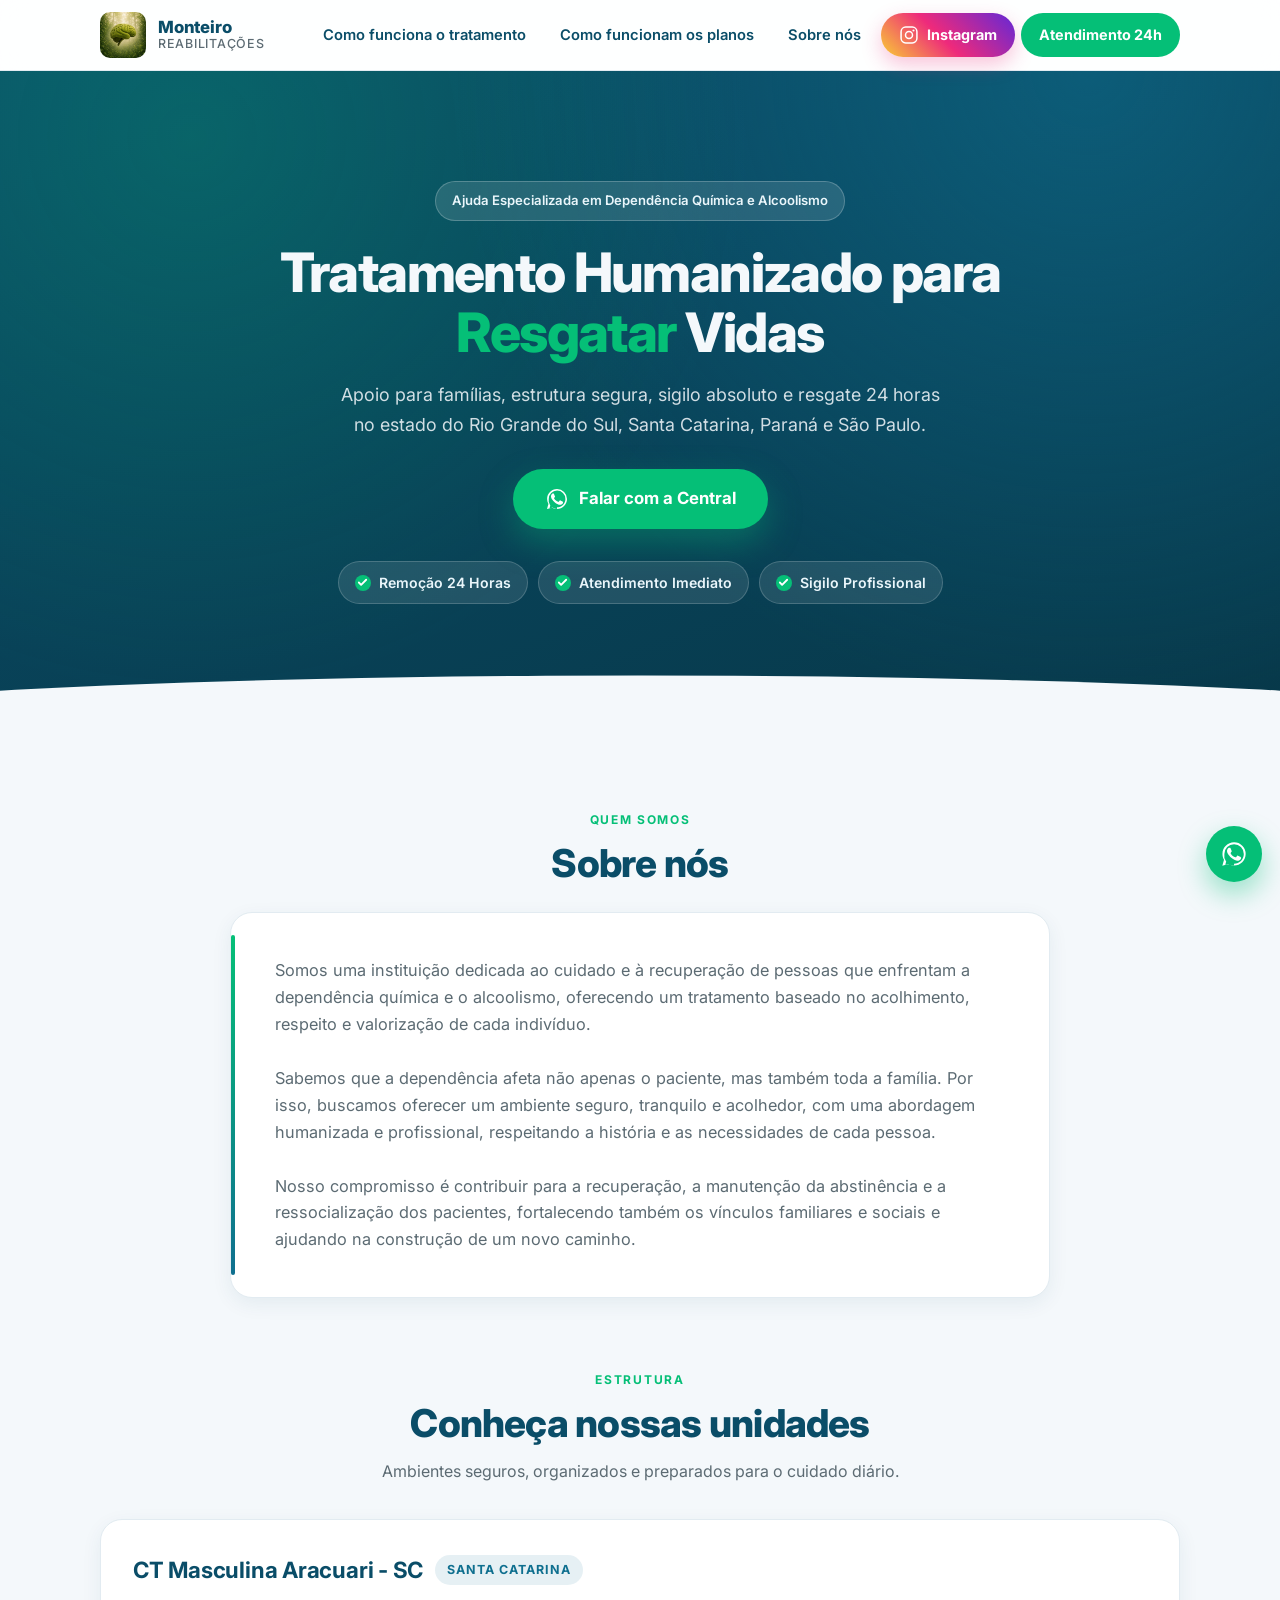
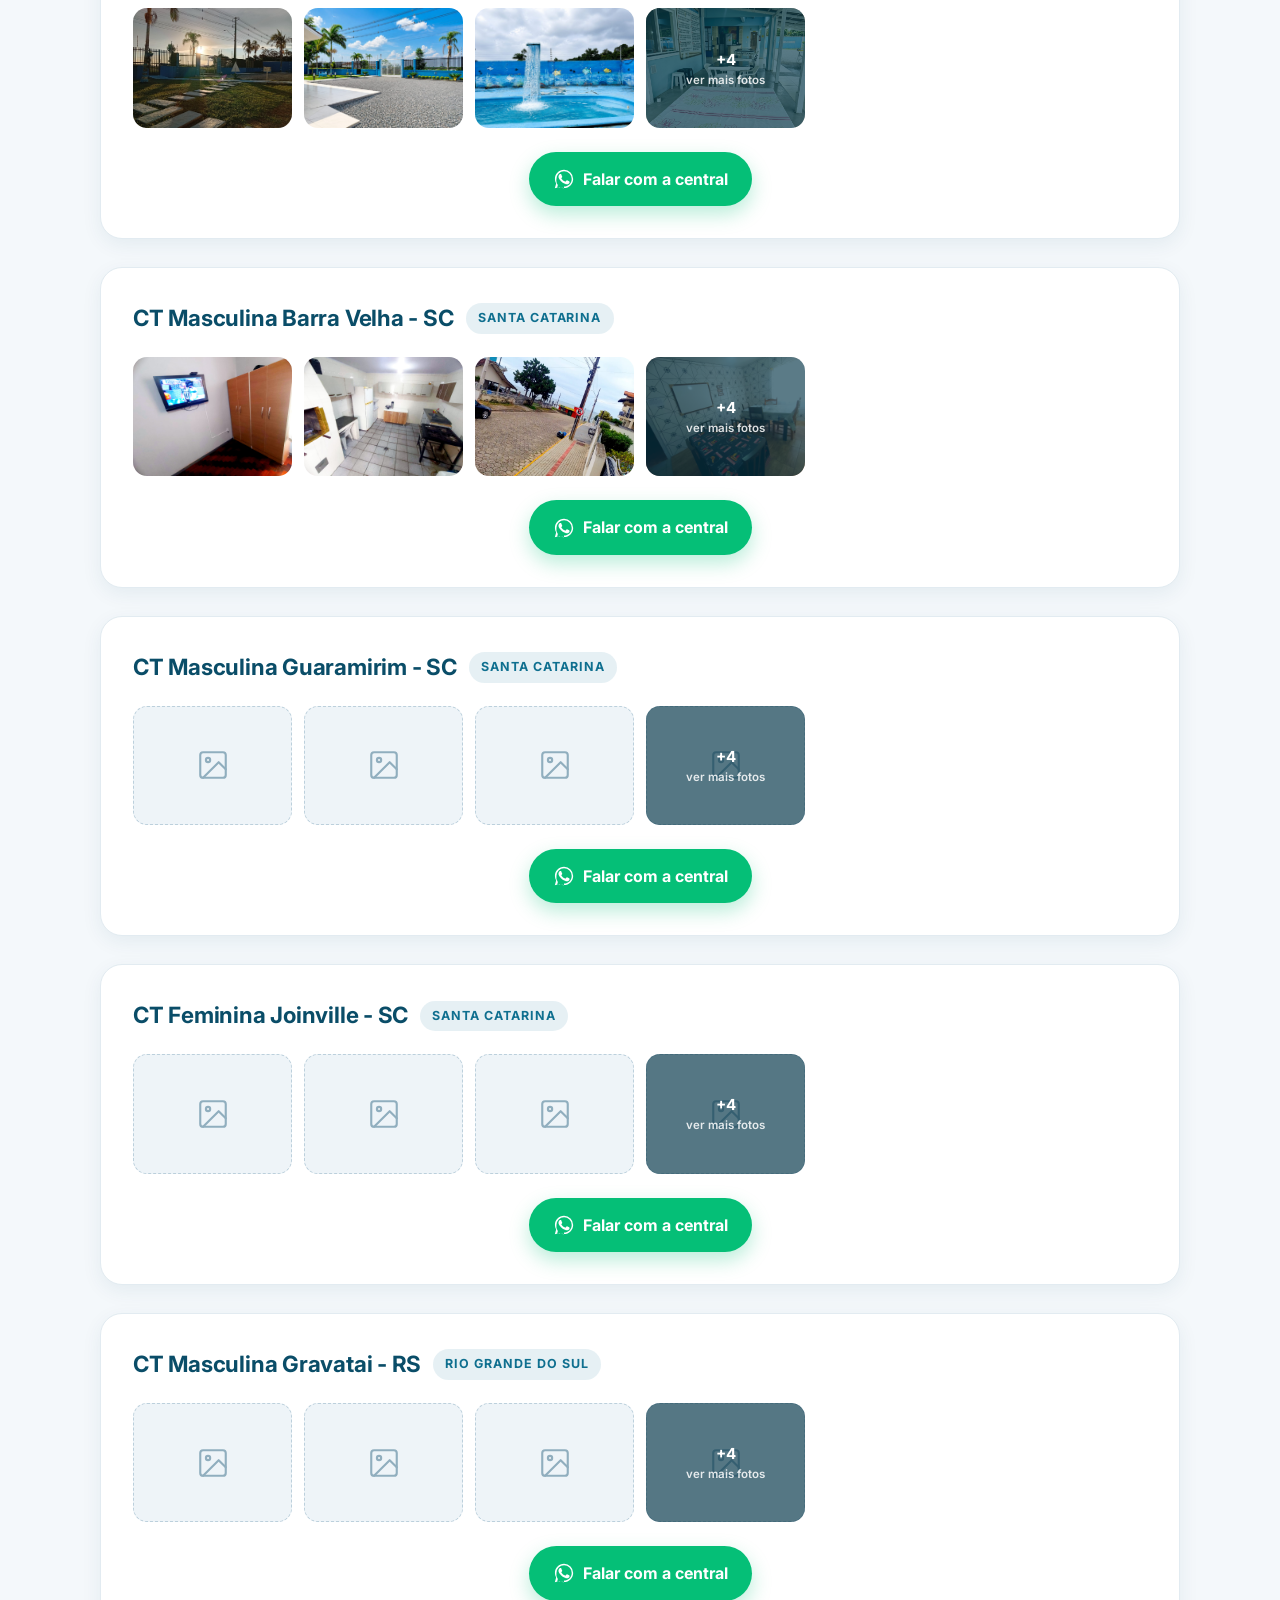
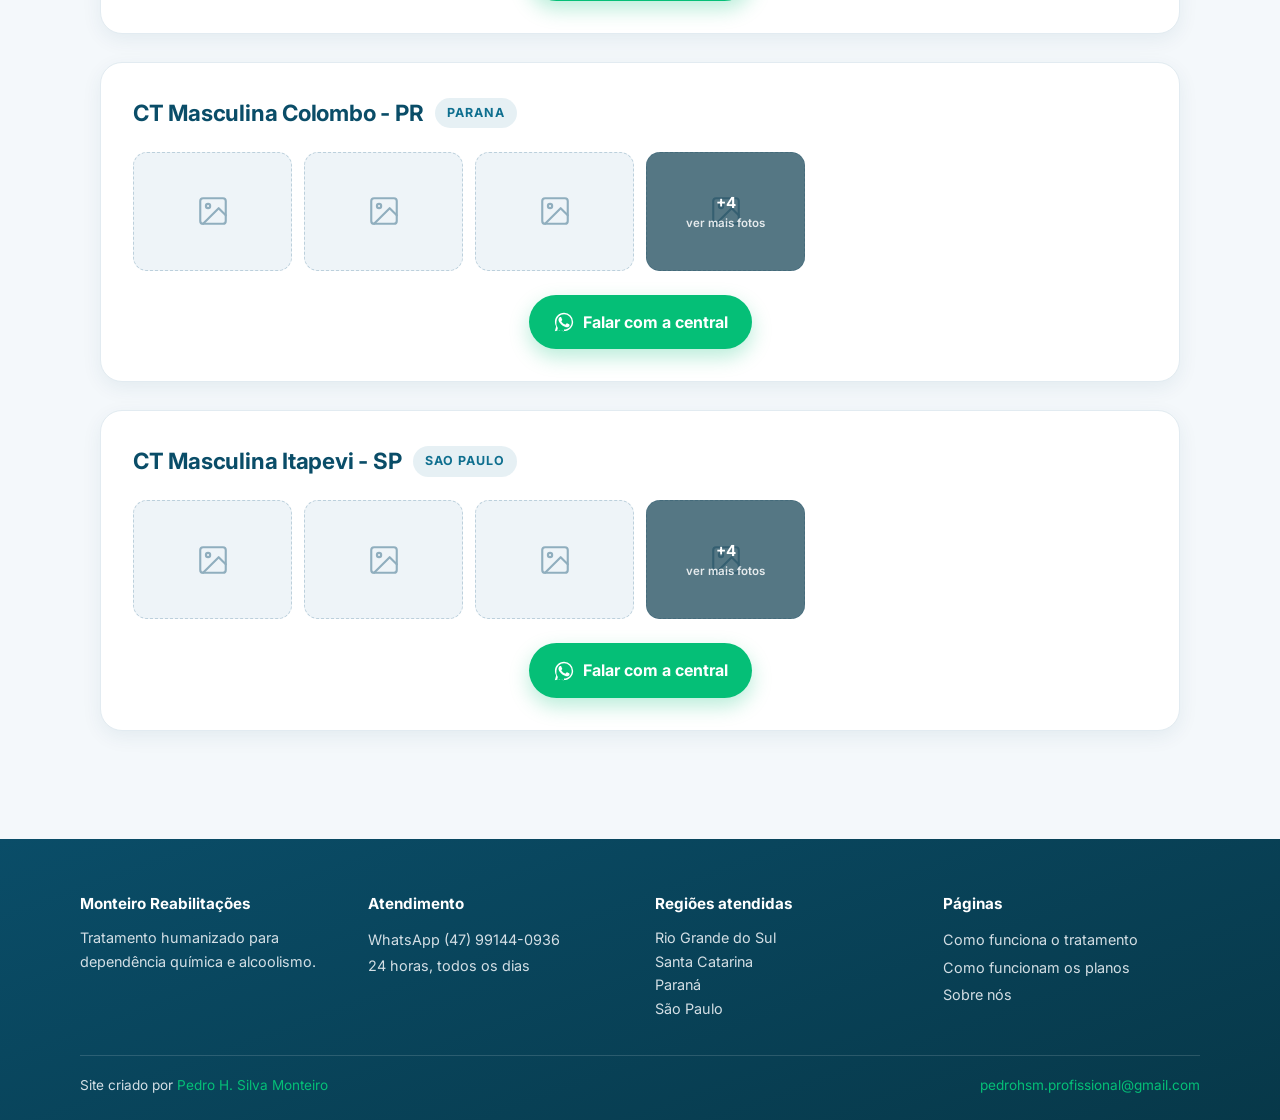
==== index.html @ c41a198d "repaginação total com lovable 2" ====
<!DOCTYPE html>
<html lang="pt-BR">
<head>
    <meta charset="UTF-8">
    <meta name="viewport" content="width=device-width, initial-scale=1.0">

    <title>Monteiro Reabilitações | Tratamento humanizado para dependência química</title>
    <meta name="description" content="Tratamento humanizado para dependência química e alcoolismo. Resgate 24h, sigilo absoluto e apoio às famílias no RS, SC, PR e SP.">
    <link rel="icon" href="icon/icon.png">

    <link rel="stylesheet" href="style.css">
    <link rel="preconnect" href="https://fonts.googleapis.com">
    <link rel="preconnect" href="https://fonts.gstatic.com" crossorigin>
    <link href="https://fonts.googleapis.com/css2?family=Inter:wght@400;500;600;700;800&display=swap" rel="stylesheet">
</head>
<body>
    <header class="topo">
        <div class="topo-conteudo">
            <a class="logo" href="index.html">
                <img src="logo/cerebro_logo1.png" alt="Logotipo Monteiro Reabilitações">
                <span class="logo-texto">
                    <strong>Monteiro</strong>
                    <small>Reabilitações</small>
                </span>
            </a>

            <nav class="nav-desktop">
                <a class="botoes" href="tratamento.html">Como funciona o tratamento</a>
                <a class="botoes" href="planos.html">Como funcionam os planos</a>
                <a class="botoes" href="sobre.html">Sobre nós</a>
                <a class="botao-instagram" href="https://instagram.com/" target="_blank" rel="noopener" aria-label="Instagram">
                    <svg width="20" height="20" viewBox="0 0 24 24" fill="none" xmlns="http://www.w3.org/2000/svg" aria-hidden="true">
                        <rect x="2.5" y="2.5" width="19" height="19" rx="5.5" stroke="currentColor" stroke-width="1.8"/>
                        <circle cx="12" cy="12" r="4.2" stroke="currentColor" stroke-width="1.8"/>
                        <circle cx="17.4" cy="6.6" r="1.3" fill="currentColor"/>
                    </svg>
                    Instagram
                </a>
                <a class="botao-topo" href="https://wa.me/47991440936" target="_blank" rel="noopener">Atendimento 24h</a>
            </nav>

            <button id="menu-hamburguer" class="menu-hamburguer" aria-label="Abrir menu" aria-expanded="false" aria-controls="nav-menu-hamburguer">
                <span></span>
                <span></span>
                <span></span>
            </button>
        </div>

        <nav id="nav-menu-hamburguer" class="nav-menu-hamburguer">
            <a class="botoes" href="tratamento.html">Como funciona o tratamento</a>
            <a class="botoes" href="planos.html">Como funcionam os planos</a>
            <a class="botoes" href="sobre.html">Sobre nós</a>
            <a class="botao-instagram" href="https://instagram.com/" target="_blank" rel="noopener" aria-label="Instagram">
                    <svg width="20" height="20" viewBox="0 0 24 24" fill="none" xmlns="http://www.w3.org/2000/svg" aria-hidden="true">
                        <rect x="2.5" y="2.5" width="19" height="19" rx="5.5" stroke="currentColor" stroke-width="1.8"/>
                        <circle cx="12" cy="12" r="4.2" stroke="currentColor" stroke-width="1.8"/>
                        <circle cx="17.4" cy="6.6" r="1.3" fill="currentColor"/>
                    </svg>
                    Instagram
                </a>
                <a class="botao-topo" href="https://wa.me/47991440936" target="_blank" rel="noopener">Atendimento 24h</a>
        </nav>
    </header>

    <!-- SEÇÃO PRINCIPAL 1 -->
    <section class="hero">
        <div class="hero-conteudo">
            <div class="hero-etiqueta">Ajuda Especializada em Dependência Química e Alcoolismo</div>

            <h1>Tratamento Humanizado para <span>Resgatar</span> Vidas</h1>

            <p>Apoio para famílias, estrutura segura, sigilo absoluto e resgate 24 horas no estado do Rio Grande do Sul, Santa Catarina, Paraná e São Paulo.</p>

            <a href="https://wa.me/47991440936" class="botao-principal" target="_blank" rel="noopener">
                <svg width="24" height="24" viewBox="0 0 24 24" fill="none" xmlns="http://www.w3.org/2000/svg" aria-hidden="true">
                    <path d="M17.498 14.382c-.301-.15-1.767-.867-2.04-.966-.273-.101-.473-.15-.673.15-.197.295-.771.964-.944 1.162-.175.195-.349.21-.646.075-1.666-.757-2.92-1.401-4.048-3.327-.173-.298-.018-.458.13-.606.134-.133.298-.347.446-.521.151-.172.2-.296.3-.495.099-.198.05-.372-.025-.521-.075-.148-.673-1.62-.922-2.206-.24-.579-.481-.501-.672-.51l-.573-.01c-.198 0-.52.074-.792.372-.272.296-1.04 1.016-1.04 2.479 0 1.462 1.064 2.875 1.213 3.074.149.198 2.095 3.2 5.076 4.487.709.306 1.263.489 1.694.626.712.226 1.36.194 1.872.118.571-.085 1.767-.722 2.016-1.422.247-.701.247-1.298.173-1.422-.074-.125-.272-.2-.573-.35m-5.443 7.443H12.05c-1.47 0-2.91-.397-4.167-1.144l-.299-.178-3.097.81 .825-3.013-.195-.31A8.257 8.257 0 0 1 3.75 11.95 8.35 8.35 0 0 1 12.055 3.6h.005a8.35 8.35 0 0 1 8.35 8.35c0 4.605-3.745 8.35-8.355 8.35zM12.05 2c-5.485 0-9.95 4.465-9.95 9.95 0 1.753.46 3.466 1.332 4.975L2 22l5.163-1.348A9.914 9.914 0 0 0 12.05 21.9h.005c5.483 0 9.945-4.463 9.945-9.95A9.95 9.95 0 0 0 12.05 2z" fill="currentColor"/>
                </svg>
                Falar com a Central
            </a>

            <div class="beneficios-rapidos">
                <span>Remoção 24 Horas</span>
                <span>Atendimento Imediato</span>
                <span>Sigilo Profissional</span>
            </div>
        </div>
    </section>

    <!-- SESSÃO PRINCIPAL 2 -->
    <main class="sessao-principal2">

        <section class="sobre revelar">
            <span class="secao-etiqueta">Quem somos</span>
            <h2 class="titulos">Sobre nós</h2>
            <div class="sobre-cartao">
                <p>
                    Somos uma instituição dedicada ao cuidado e à recuperação de pessoas que enfrentam a dependência química e o alcoolismo, oferecendo um tratamento baseado no acolhimento, respeito e valorização de cada indivíduo.
                    <br><br>Sabemos que a dependência afeta não apenas o paciente, mas também toda a família. Por isso, buscamos oferecer um ambiente seguro, tranquilo e acolhedor, com uma abordagem humanizada e profissional, respeitando a história e as necessidades de cada pessoa.
                    <br><br>Nosso compromisso é contribuir para a recuperação, a manutenção da abstinência e a ressocialização dos pacientes, fortalecendo também os vínculos familiares e sociais e ajudando na construção de um novo caminho.
                </p>
            </div>
        </section>

        <section class="unidades revelar">
            <span class="secao-etiqueta">Estrutura</span>
            <h2 class="titulos">Conheça nossas unidades</h2>
            <p class="subtitulo">Ambientes seguros, organizados e preparados para o cuidado diário.</p>

            <article class="unidade-cartao">
                <header class="unidade-topo">
                    <h3>CT Masculina Aracuari - SC</h3>
                    <span class="unidade-local">Santa Catarina</span>
                </header>

                <div class="unidades-img" data-visiveis="4">
                    <img src="imagens/unidades/CT Masculina - Aracuari - SC/1.jpeg" alt="Unidade CT Masculina Aracuari - SC - foto 1" loading="lazy">
                    <img src="imagens/unidades/CT Masculina - Aracuari - SC/2.jpeg" alt="Unidade CT Masculina Aracuari - SC - foto 2" loading="lazy">
                    <img src="imagens/unidades/CT Masculina - Aracuari - SC/3.jpeg" alt="Unidade CT Masculina Aracuari - SC - foto 3" loading="lazy">
                    <img src="imagens/unidades/CT Masculina - Aracuari - SC/4.jpeg" alt="Unidade CT Masculina Aracuari - SC - foto 4" loading="lazy">
                    <img src="imagens/unidades/CT Masculina - Aracuari - SC/5.jpeg" alt="Unidade CT Masculina Aracuari - SC - foto 5" loading="lazy">
                    <img src="imagens/unidades/CT Masculina - Aracuari - SC/6.jpeg" alt="Unidade CT Masculina Aracuari - SC - foto 6" loading="lazy">
                    <img src="imagens/unidades/CT Masculina - Aracuari - SC/7.jpeg" alt="Unidade CT Masculina Aracuari - SC - foto 7" loading="lazy">
                    <img src="imagens/unidades/CT Masculina - Aracuari - SC/8.jpeg" alt="Unidade CT Masculina Aracuari - SC - foto 8" loading="lazy">
                </div>

                <div class="unidade-acoes">
                    <a href="https://wa.me/47991440936" class="botoes-contato" target="_blank" rel="noopener">
                        <svg width="22" height="22" viewBox="0 0 24 24" fill="none" xmlns="http://www.w3.org/2000/svg" aria-hidden="true">
                        <path d="M17.498 14.382c-.301-.15-1.767-.867-2.04-.966-.273-.101-.473-.15-.673.15-.197.295-.771.964-.944 1.162-.175.195-.349.21-.646.075-1.666-.757-2.92-1.401-4.048-3.327-.173-.298-.018-.458.13-.606.134-.133.298-.347.446-.521.151-.172.2-.296.3-.495.099-.198.05-.372-.025-.521-.075-.148-.673-1.62-.922-2.206-.24-.579-.481-.501-.672-.51l-.573-.01c-.198 0-.52.074-.792.372-.272.296-1.04 1.016-1.04 2.479 0 1.462 1.064 2.875 1.213 3.074.149.198 2.095 3.2 5.076 4.487.709.306 1.263.489 1.694.626.712.226 1.36.194 1.872.118.571-.085 1.767-.722 2.016-1.422.247-.701.247-1.298.173-1.422-.074-.125-.272-.2-.573-.35m-5.443 7.443H12.05c-1.47 0-2.91-.397-4.167-1.144l-.299-.178-3.097.81 .825-3.013-.195-.31A8.257 8.257 0 0 1 3.75 11.95 8.35 8.35 0 0 1 12.055 3.6h.005a8.35 8.35 0 0 1 8.35 8.35c0 4.605-3.745 8.35-8.355 8.35zM12.05 2c-5.485 0-9.95 4.465-9.95 9.95 0 1.753.46 3.466 1.332 4.975L2 22l5.163-1.348A9.914 9.914 0 0 0 12.05 21.9h.005c5.483 0 9.945-4.463 9.945-9.95A9.95 9.95 0 0 0 12.05 2z" fill="currentColor"/>
                    </svg>
                        Falar com a central
                    </a>
                </div>
            </article>

            <article class="unidade-cartao">
                <header class="unidade-topo">
                    <h3>CT Masculina Barra Velha - SC</h3>
                    <span class="unidade-local">Santa Catarina</span>
                </header>

                <div class="unidades-img" data-visiveis="4">
                    <img src="imagens/unidades/CT Masculina  Barra Velha - SC/1.jpeg" alt="Unidade CT Masculina Barra Velha - SC - foto 1" loading="lazy">
                    <img src="imagens/unidades/CT Masculina  Barra Velha - SC/2.jpeg" alt="Unidade CT Masculina Barra Velha - SC - foto 2" loading="lazy">
                    <img src="imagens/unidades/CT Masculina  Barra Velha - SC/3.jpeg" alt="Unidade CT Masculina Barra Velha - SC - foto 3" loading="lazy">
                    <img src="imagens/unidades/CT Masculina  Barra Velha - SC/4.jpeg" alt="Unidade CT Masculina Barra Velha - SC - foto 4" loading="lazy">
                    <img src="imagens/unidades/CT Masculina  Barra Velha - SC/5.jpeg" alt="Unidade CT Masculina Barra Velha - SC - foto 5" loading="lazy">
                    <img src="imagens/unidades/CT Masculina  Barra Velha - SC/6.jpeg" alt="Unidade CT Masculina Barra Velha - SC - foto 6" loading="lazy">
                    <img src="imagens/unidades/CT Masculina  Barra Velha - SC/7.jpeg" alt="Unidade CT Masculina Barra Velha - SC - foto 7" loading="lazy">
                    <img src="imagens/unidades/CT Masculina  Barra Velha - SC/8.jpeg" alt="Unidade CT Masculina Barra Velha - SC - foto 8" loading="lazy">
                </div>

                <div class="unidade-acoes">
                    <a href="https://wa.me/47991440936" class="botoes-contato" target="_blank" rel="noopener">
                        <svg width="22" height="22" viewBox="0 0 24 24" fill="none" xmlns="http://www.w3.org/2000/svg" aria-hidden="true">
                        <path d="M17.498 14.382c-.301-.15-1.767-.867-2.04-.966-.273-.101-.473-.15-.673.15-.197.295-.771.964-.944 1.162-.175.195-.349.21-.646.075-1.666-.757-2.92-1.401-4.048-3.327-.173-.298-.018-.458.13-.606.134-.133.298-.347.446-.521.151-.172.2-.296.3-.495.099-.198.05-.372-.025-.521-.075-.148-.673-1.62-.922-2.206-.24-.579-.481-.501-.672-.51l-.573-.01c-.198 0-.52.074-.792.372-.272.296-1.04 1.016-1.04 2.479 0 1.462 1.064 2.875 1.213 3.074.149.198 2.095 3.2 5.076 4.487.709.306 1.263.489 1.694.626.712.226 1.36.194 1.872.118.571-.085 1.767-.722 2.016-1.422.247-.701.247-1.298.173-1.422-.074-.125-.272-.2-.573-.35m-5.443 7.443H12.05c-1.47 0-2.91-.397-4.167-1.144l-.299-.178-3.097.81 .825-3.013-.195-.31A8.257 8.257 0 0 1 3.75 11.95 8.35 8.35 0 0 1 12.055 3.6h.005a8.35 8.35 0 0 1 8.35 8.35c0 4.605-3.745 8.35-8.355 8.35zM12.05 2c-5.485 0-9.95 4.465-9.95 9.95 0 1.753.46 3.466 1.332 4.975L2 22l5.163-1.348A9.914 9.914 0 0 0 12.05 21.9h.005c5.483 0 9.945-4.463 9.945-9.95A9.95 9.95 0 0 0 12.05 2z" fill="currentColor"/>
                    </svg>
                        Falar com a central
                    </a>
                </div>
            </article>

            <article class="unidade-cartao">
                <header class="unidade-topo">
                    <h3>CT Masculina Guaramirim - SC</h3>
                    <span class="unidade-local">Santa Catarina</span>
                </header>

                <div class="unidades-img" data-visiveis="4">
                    <img src="imagens/unidades/CT Masculina - Guaramirim - SC/1.jpeg" alt="Unidade CT Masculina Guaramirim - SC - foto 1" loading="lazy">
                    <img src="imagens/unidades/CT Masculina - Guaramirim - SC/2.jpeg" alt="Unidade CT Masculina Guaramirim - SC - foto 2" loading="lazy">
                    <img src="imagens/unidades/CT Masculina - Guaramirim - SC/3.jpeg" alt="Unidade CT Masculina Guaramirim - SC - foto 3" loading="lazy">
                    <img src="imagens/unidades/CT Masculina - Guaramirim - SC/4.jpeg" alt="Unidade CT Masculina Guaramirim - SC - foto 4" loading="lazy">
                    <img src="imagens/unidades/CT Masculina - Guaramirim - SC/5.jpeg" alt="Unidade CT Masculina Guaramirim - SC - foto 5" loading="lazy">
                    <img src="imagens/unidades/CT Masculina - Guaramirim - SC/6.jpeg" alt="Unidade CT Masculina Guaramirim - SC - foto 6" loading="lazy">
                    <img src="imagens/unidades/CT Masculina - Guaramirim - SC/7.jpeg" alt="Unidade CT Masculina Guaramirim - SC - foto 7" loading="lazy">
                    <img src="imagens/unidades/CT Masculina - Guaramirim - SC/8.jpeg" alt="Unidade CT Masculina Guaramirim - SC - foto 8" loading="lazy">
                </div>

                <div class="unidade-acoes">
                    <a href="https://wa.me/47991440936" class="botoes-contato" target="_blank" rel="noopener">
                        <svg width="22" height="22" viewBox="0 0 24 24" fill="none" xmlns="http://www.w3.org/2000/svg" aria-hidden="true">
                        <path d="M17.498 14.382c-.301-.15-1.767-.867-2.04-.966-.273-.101-.473-.15-.673.15-.197.295-.771.964-.944 1.162-.175.195-.349.21-.646.075-1.666-.757-2.92-1.401-4.048-3.327-.173-.298-.018-.458.13-.606.134-.133.298-.347.446-.521.151-.172.2-.296.3-.495.099-.198.05-.372-.025-.521-.075-.148-.673-1.62-.922-2.206-.24-.579-.481-.501-.672-.51l-.573-.01c-.198 0-.52.074-.792.372-.272.296-1.04 1.016-1.04 2.479 0 1.462 1.064 2.875 1.213 3.074.149.198 2.095 3.2 5.076 4.487.709.306 1.263.489 1.694.626.712.226 1.36.194 1.872.118.571-.085 1.767-.722 2.016-1.422.247-.701.247-1.298.173-1.422-.074-.125-.272-.2-.573-.35m-5.443 7.443H12.05c-1.47 0-2.91-.397-4.167-1.144l-.299-.178-3.097.81 .825-3.013-.195-.31A8.257 8.257 0 0 1 3.75 11.95 8.35 8.35 0 0 1 12.055 3.6h.005a8.35 8.35 0 0 1 8.35 8.35c0 4.605-3.745 8.35-8.355 8.35zM12.05 2c-5.485 0-9.95 4.465-9.95 9.95 0 1.753.46 3.466 1.332 4.975L2 22l5.163-1.348A9.914 9.914 0 0 0 12.05 21.9h.005c5.483 0 9.945-4.463 9.945-9.95A9.95 9.95 0 0 0 12.05 2z" fill="currentColor"/>
                    </svg>
                        Falar com a central
                    </a>
                </div>
            </article>

            <article class="unidade-cartao">
                <header class="unidade-topo">
                    <h3>CT Feminina Joinville - SC</h3>
                    <span class="unidade-local">Santa Catarina</span>
                </header>

                <div class="unidades-img" data-visiveis="4">
                    <img src="imagens/unidades/CT Feminina - Joinville - SC/1.jpeg" alt="Unidade CT Feminina Joinville - SC - foto 1" loading="lazy">
                    <img src="imagens/unidades/CT Feminina - Joinville - SC/2.jpeg" alt="Unidade CT Feminina Joinville - SC - foto 2" loading="lazy">
                    <img src="imagens/unidades/CT Feminina - Joinville - SC/3.jpeg" alt="Unidade CT Feminina Joinville - SC - foto 3" loading="lazy">
                    <img src="imagens/unidades/CT Feminina - Joinville - SC/4.jpeg" alt="Unidade CT Feminina Joinville - SC - foto 4" loading="lazy">
                    <img src="imagens/unidades/CT Feminina - Joinville - SC/5.jpeg" alt="Unidade CT Feminina Joinville - SC - foto 5" loading="lazy">
                    <img src="imagens/unidades/CT Feminina - Joinville - SC/6.jpeg" alt="Unidade CT Feminina Joinville - SC - foto 6" loading="lazy">
                    <img src="imagens/unidades/CT Feminina - Joinville - SC/7.jpeg" alt="Unidade CT Feminina Joinville - SC - foto 7" loading="lazy">
                    <img src="imagens/unidades/CT Feminina - Joinville - SC/8.jpeg" alt="Unidade CT Feminina Joinville - SC - foto 8" loading="lazy">
                </div>

                <div class="unidade-acoes">
                    <a href="https://wa.me/47991440936" class="botoes-contato" target="_blank" rel="noopener">
                        <svg width="22" height="22" viewBox="0 0 24 24" fill="none" xmlns="http://www.w3.org/2000/svg" aria-hidden="true">
                        <path d="M17.498 14.382c-.301-.15-1.767-.867-2.04-.966-.273-.101-.473-.15-.673.15-.197.295-.771.964-.944 1.162-.175.195-.349.21-.646.075-1.666-.757-2.92-1.401-4.048-3.327-.173-.298-.018-.458.13-.606.134-.133.298-.347.446-.521.151-.172.2-.296.3-.495.099-.198.05-.372-.025-.521-.075-.148-.673-1.62-.922-2.206-.24-.579-.481-.501-.672-.51l-.573-.01c-.198 0-.52.074-.792.372-.272.296-1.04 1.016-1.04 2.479 0 1.462 1.064 2.875 1.213 3.074.149.198 2.095 3.2 5.076 4.487.709.306 1.263.489 1.694.626.712.226 1.36.194 1.872.118.571-.085 1.767-.722 2.016-1.422.247-.701.247-1.298.173-1.422-.074-.125-.272-.2-.573-.35m-5.443 7.443H12.05c-1.47 0-2.91-.397-4.167-1.144l-.299-.178-3.097.81 .825-3.013-.195-.31A8.257 8.257 0 0 1 3.75 11.95 8.35 8.35 0 0 1 12.055 3.6h.005a8.35 8.35 0 0 1 8.35 8.35c0 4.605-3.745 8.35-8.355 8.35zM12.05 2c-5.485 0-9.95 4.465-9.95 9.95 0 1.753.46 3.466 1.332 4.975L2 22l5.163-1.348A9.914 9.914 0 0 0 12.05 21.9h.005c5.483 0 9.945-4.463 9.945-9.95A9.95 9.95 0 0 0 12.05 2z" fill="currentColor"/>
                    </svg>
                        Falar com a central
                    </a>
                </div>
            </article>

            <article class="unidade-cartao">
                <header class="unidade-topo">
                    <h3>CT Masculina Gravatai - RS</h3>
                    <span class="unidade-local">Rio Grande do Sul</span>
                </header>

                <div class="unidades-img" data-visiveis="4">
                    <img src="imagens/unidades/CT Masculina - Gravatai - RS/1.jpeg" alt="Unidade CT Masculina Gravatai - RS - foto 1" loading="lazy">
                    <img src="imagens/unidades/CT Masculina - Gravatai - RS/2.jpeg" alt="Unidade CT Masculina Gravatai - RS - foto 2" loading="lazy">
                    <img src="imagens/unidades/CT Masculina - Gravatai - RS/3.jpeg" alt="Unidade CT Masculina Gravatai - RS - foto 3" loading="lazy">
                    <img src="imagens/unidades/CT Masculina - Gravatai - RS/4.jpeg" alt="Unidade CT Masculina Gravatai - RS - foto 4" loading="lazy">
                    <img src="imagens/unidades/CT Masculina - Gravatai - RS/5.jpeg" alt="Unidade CT Masculina Gravatai - RS - foto 5" loading="lazy">
                    <img src="imagens/unidades/CT Masculina - Gravatai - RS/6.jpeg" alt="Unidade CT Masculina Gravatai - RS - foto 6" loading="lazy">
                    <img src="imagens/unidades/CT Masculina - Gravatai - RS/7.jpeg" alt="Unidade CT Masculina Gravatai - RS - foto 7" loading="lazy">
                    <img src="imagens/unidades/CT Masculina - Gravatai - RS/8.jpeg" alt="Unidade CT Masculina Gravatai - RS - foto 8" loading="lazy">
                </div>

                <div class="unidade-acoes">
                    <a href="https://wa.me/47991440936" class="botoes-contato" target="_blank" rel="noopener">
                        <svg width="22" height="22" viewBox="0 0 24 24" fill="none" xmlns="http://www.w3.org/2000/svg" aria-hidden="true">
                        <path d="M17.498 14.382c-.301-.15-1.767-.867-2.04-.966-.273-.101-.473-.15-.673.15-.197.295-.771.964-.944 1.162-.175.195-.349.21-.646.075-1.666-.757-2.92-1.401-4.048-3.327-.173-.298-.018-.458.13-.606.134-.133.298-.347.446-.521.151-.172.2-.296.3-.495.099-.198.05-.372-.025-.521-.075-.148-.673-1.62-.922-2.206-.24-.579-.481-.501-.672-.51l-.573-.01c-.198 0-.52.074-.792.372-.272.296-1.04 1.016-1.04 2.479 0 1.462 1.064 2.875 1.213 3.074.149.198 2.095 3.2 5.076 4.487.709.306 1.263.489 1.694.626.712.226 1.36.194 1.872.118.571-.085 1.767-.722 2.016-1.422.247-.701.247-1.298.173-1.422-.074-.125-.272-.2-.573-.35m-5.443 7.443H12.05c-1.47 0-2.91-.397-4.167-1.144l-.299-.178-3.097.81 .825-3.013-.195-.31A8.257 8.257 0 0 1 3.75 11.95 8.35 8.35 0 0 1 12.055 3.6h.005a8.35 8.35 0 0 1 8.35 8.35c0 4.605-3.745 8.35-8.355 8.35zM12.05 2c-5.485 0-9.95 4.465-9.95 9.95 0 1.753.46 3.466 1.332 4.975L2 22l5.163-1.348A9.914 9.914 0 0 0 12.05 21.9h.005c5.483 0 9.945-4.463 9.945-9.95A9.95 9.95 0 0 0 12.05 2z" fill="currentColor"/>
                    </svg>
                        Falar com a central
                    </a>
                </div>
            </article>

            <article class="unidade-cartao">
                <header class="unidade-topo">
                    <h3>CT Masculina Colombo - PR</h3>
                    <span class="unidade-local">Parana</span>
                </header>

                <div class="unidades-img" data-visiveis="4">
                    <img src="imagens/unidades/CT Masculina - Colombo - PR/1.jpeg" alt="Unidade CT Masculina Colombo - PR - foto 1" loading="lazy">
                    <img src="imagens/unidades/CT Masculina - Colombo - PR/2.jpeg" alt="Unidade CT Masculina Colombo - PR - foto 2" loading="lazy">
                    <img src="imagens/unidades/CT Masculina - Colombo - PR/3.jpeg" alt="Unidade CT Masculina Colombo - PR - foto 3" loading="lazy">
                    <img src="imagens/unidades/CT Masculina - Colombo - PR/4.jpeg" alt="Unidade CT Masculina Colombo - PR - foto 4" loading="lazy">
                    <img src="imagens/unidades/CT Masculina - Colombo - PR/5.jpeg" alt="Unidade CT Masculina Colombo - PR - foto 5" loading="lazy">
                    <img src="imagens/unidades/CT Masculina - Colombo - PR/6.jpeg" alt="Unidade CT Masculina Colombo - PR - foto 6" loading="lazy">
                    <img src="imagens/unidades/CT Masculina - Colombo - PR/7.jpeg" alt="Unidade CT Masculina Colombo - PR - foto 7" loading="lazy">
                    <img src="imagens/unidades/CT Masculina - Colombo - PR/8.jpeg" alt="Unidade CT Masculina Colombo - PR - foto 8" loading="lazy">
                </div>

                <div class="unidade-acoes">
                    <a href="https://wa.me/47991440936" class="botoes-contato" target="_blank" rel="noopener">
                        <svg width="22" height="22" viewBox="0 0 24 24" fill="none" xmlns="http://www.w3.org/2000/svg" aria-hidden="true">
                        <path d="M17.498 14.382c-.301-.15-1.767-.867-2.04-.966-.273-.101-.473-.15-.673.15-.197.295-.771.964-.944 1.162-.175.195-.349.21-.646.075-1.666-.757-2.92-1.401-4.048-3.327-.173-.298-.018-.458.13-.606.134-.133.298-.347.446-.521.151-.172.2-.296.3-.495.099-.198.05-.372-.025-.521-.075-.148-.673-1.62-.922-2.206-.24-.579-.481-.501-.672-.51l-.573-.01c-.198 0-.52.074-.792.372-.272.296-1.04 1.016-1.04 2.479 0 1.462 1.064 2.875 1.213 3.074.149.198 2.095 3.2 5.076 4.487.709.306 1.263.489 1.694.626.712.226 1.36.194 1.872.118.571-.085 1.767-.722 2.016-1.422.247-.701.247-1.298.173-1.422-.074-.125-.272-.2-.573-.35m-5.443 7.443H12.05c-1.47 0-2.91-.397-4.167-1.144l-.299-.178-3.097.81 .825-3.013-.195-.31A8.257 8.257 0 0 1 3.75 11.95 8.35 8.35 0 0 1 12.055 3.6h.005a8.35 8.35 0 0 1 8.35 8.35c0 4.605-3.745 8.35-8.355 8.35zM12.05 2c-5.485 0-9.95 4.465-9.95 9.95 0 1.753.46 3.466 1.332 4.975L2 22l5.163-1.348A9.914 9.914 0 0 0 12.05 21.9h.005c5.483 0 9.945-4.463 9.945-9.95A9.95 9.95 0 0 0 12.05 2z" fill="currentColor"/>
                    </svg>
                        Falar com a central
                    </a>
                </div>
            </article>

            <article class="unidade-cartao">
                <header class="unidade-topo">
                    <h3>CT Masculina Itapevi - SP</h3>
                    <span class="unidade-local">Sao Paulo</span>
                </header>

                <div class="unidades-img" data-visiveis="4">
                    <img src="imagens/unidades/CT Masculina - Itapevi - SP/1.jpeg" alt="Unidade CT Masculina Itapevi - SP - foto 1" loading="lazy">
                    <img src="imagens/unidades/CT Masculina - Itapevi - SP/2.jpeg" alt="Unidade CT Masculina Itapevi - SP - foto 2" loading="lazy">
                    <img src="imagens/unidades/CT Masculina - Itapevi - SP/3.jpeg" alt="Unidade CT Masculina Itapevi - SP - foto 3" loading="lazy">
                    <img src="imagens/unidades/CT Masculina - Itapevi - SP/4.jpeg" alt="Unidade CT Masculina Itapevi - SP - foto 4" loading="lazy">
                    <img src="imagens/unidades/CT Masculina - Itapevi - SP/5.jpeg" alt="Unidade CT Masculina Itapevi - SP - foto 5" loading="lazy">
                    <img src="imagens/unidades/CT Masculina - Itapevi - SP/6.jpeg" alt="Unidade CT Masculina Itapevi - SP - foto 6" loading="lazy">
                    <img src="imagens/unidades/CT Masculina - Itapevi - SP/7.jpeg" alt="Unidade CT Masculina Itapevi - SP - foto 7" loading="lazy">
                    <img src="imagens/unidades/CT Masculina - Itapevi - SP/8.jpeg" alt="Unidade CT Masculina Itapevi - SP - foto 8" loading="lazy">
                </div>

                <div class="unidade-acoes">
                    <a href="https://wa.me/47991440936" class="botoes-contato" target="_blank" rel="noopener">
                        <svg width="22" height="22" viewBox="0 0 24 24" fill="none" xmlns="http://www.w3.org/2000/svg" aria-hidden="true">
                        <path d="M17.498 14.382c-.301-.15-1.767-.867-2.04-.966-.273-.101-.473-.15-.673.15-.197.295-.771.964-.944 1.162-.175.195-.349.21-.646.075-1.666-.757-2.92-1.401-4.048-3.327-.173-.298-.018-.458.13-.606.134-.133.298-.347.446-.521.151-.172.2-.296.3-.495.099-.198.05-.372-.025-.521-.075-.148-.673-1.62-.922-2.206-.24-.579-.481-.501-.672-.51l-.573-.01c-.198 0-.52.074-.792.372-.272.296-1.04 1.016-1.04 2.479 0 1.462 1.064 2.875 1.213 3.074.149.198 2.095 3.2 5.076 4.487.709.306 1.263.489 1.694.626.712.226 1.36.194 1.872.118.571-.085 1.767-.722 2.016-1.422.247-.701.247-1.298.173-1.422-.074-.125-.272-.2-.573-.35m-5.443 7.443H12.05c-1.47 0-2.91-.397-4.167-1.144l-.299-.178-3.097.81 .825-3.013-.195-.31A8.257 8.257 0 0 1 3.75 11.95 8.35 8.35 0 0 1 12.055 3.6h.005a8.35 8.35 0 0 1 8.35 8.35c0 4.605-3.745 8.35-8.355 8.35zM12.05 2c-5.485 0-9.95 4.465-9.95 9.95 0 1.753.46 3.466 1.332 4.975L2 22l5.163-1.348A9.914 9.914 0 0 0 12.05 21.9h.005c5.483 0 9.945-4.463 9.945-9.95A9.95 9.95 0 0 0 12.05 2z" fill="currentColor"/>
                    </svg>
                        Falar com a central
                    </a>
                </div>
            </article>
        </section>

    </main>

    <footer class="rodape">
        <div class="rodape-conteudo">
            <div class="rodape-bloco">
                <strong>Monteiro Reabilitações</strong>
                <p>Tratamento humanizado para dependência química e alcoolismo.</p>
            </div>
            <div class="rodape-bloco">
                <strong>Atendimento</strong>
                <a href="https://wa.me/47991440936" target="_blank" rel="noopener">WhatsApp (47) 99144-0936</a>
                <p>24 horas, todos os dias</p>
            </div>
            <div class="rodape-bloco">
                <strong>Regiões atendidas</strong>
                <p>Rio Grande do Sul<br>Santa Catarina<br>Paraná<br>São Paulo</p>
            </div>
            <div class="rodape-bloco">
                <strong>Páginas</strong>
                <a href="tratamento.html">Como funciona o tratamento</a>
                <a href="planos.html">Como funcionam os planos</a>
                <a href="sobre.html">Sobre nós</a>
            </div>
        </div>
        <div class="rodape-base">
            <p>Site criado por <a href="https://github.com/hsmpedro" target="_blank" rel="noopener">Pedro H. Silva Monteiro</a></p>
            <p><a href="mailto:pedrohsm.profissional@gmail.com">pedrohsm.profissional@gmail.com</a></p>
        </div>
    </footer>

    <a href="https://wa.me/47991440936" class="whatsapp-flutuante" target="_blank" rel="noopener" aria-label="Falar no WhatsApp">
        <svg width="28" height="28" viewBox="0 0 24 24" fill="none" xmlns="http://www.w3.org/2000/svg" aria-hidden="true">
            <path d="M17.498 14.382c-.301-.15-1.767-.867-2.04-.966-.273-.101-.473-.15-.673.15-.197.295-.771.964-.944 1.162-.175.195-.349.21-.646.075-1.666-.757-2.92-1.401-4.048-3.327-.173-.298-.018-.458.13-.606.134-.133.298-.347.446-.521.151-.172.2-.296.3-.495.099-.198.05-.372-.025-.521-.075-.148-.673-1.62-.922-2.206-.24-.579-.481-.501-.672-.51l-.573-.01c-.198 0-.52.074-.792.372-.272.296-1.04 1.016-1.04 2.479 0 1.462 1.064 2.875 1.213 3.074.149.198 2.095 3.2 5.076 4.487.709.306 1.263.489 1.694.626.712.226 1.36.194 1.872.118.571-.085 1.767-.722 2.016-1.422.247-.701.247-1.298.173-1.422-.074-.125-.272-.2-.573-.35m-5.443 7.443H12.05c-1.47 0-2.91-.397-4.167-1.144l-.299-.178-3.097.81 .825-3.013-.195-.31A8.257 8.257 0 0 1 3.75 11.95 8.35 8.35 0 0 1 12.055 3.6h.005a8.35 8.35 0 0 1 8.35 8.35c0 4.605-3.745 8.35-8.355 8.35zM12.05 2c-5.485 0-9.95 4.465-9.95 9.95 0 1.753.46 3.466 1.332 4.975L2 22l5.163-1.348A9.914 9.914 0 0 0 12.05 21.9h.005c5.483 0 9.945-4.463 9.945-9.95A9.95 9.95 0 0 0 12.05 2z" fill="currentColor"/>
        </svg>
    </a>

    <div id="lightbox" class="lightbox" role="dialog" aria-modal="true" aria-label="Foto ampliada">
        <button class="lightbox-fechar" aria-label="Fechar">&times;</button>
        <img id="lightbox-img" src="" alt="">
    </div>

    <script src="script.js"></script>
</body>
</html>
---- style.css ----
* {
    margin: 0;
    padding: 0;
    box-sizing: border-box;
}

:root {
    /* Paleta "Azul confiança" refinada */
    --cor-primaria: #0a4d68;        /* Azul escuro - confiança e seriedade */
    --cor-primaria-escura: #073849;
    --cor-primaria-clara: #0f6f8f;
    --cor-secundaria: #05bf77;      /* Verde WhatsApp - saúde e ação */
    --cor-secundaria-escura: #04a465;
    --cor-texto: #22333b;
    --cor-texto-suave: #5c6b73;
    --cor-texto-claro: #f4f8fb;
    --cor-fundo: #f4f8fb;
    --cor-superficie: #ffffff;
    --cor-borda: #e2ebf1;

    --raio: 14px;
    --raio-grande: 22px;
    --sombra-suave: 0 6px 20px rgba(10, 77, 104, 0.07);
    --sombra-media: 0 14px 40px rgba(10, 77, 104, 0.12);
    --largura: 1120px;
    --transicao: 0.3s ease;
}

html {
    scroll-behavior: smooth;
}

body {
    font-family: 'Inter', sans-serif;
    color: var(--cor-texto);
    background-color: var(--cor-fundo);
    line-height: 1.65;
    -webkit-font-smoothing: antialiased;
}

img {
    max-width: 100%;
}

/* ==========================================================
   TIPOGRAFIA E ELEMENTOS COMPARTILHADOS
   ========================================================== */
.secao-etiqueta {
    display: block;
    text-align: center;
    text-transform: uppercase;
    letter-spacing: 0.14em;
    font-size: 0.75rem;
    font-weight: 700;
    color: var(--cor-secundaria);
    margin-bottom: 10px;
}

.titulos {
    text-align: center;
    margin-bottom: 12px;
    color: var(--cor-primaria);
    font-size: clamp(1.7rem, 4vw, 2.4rem);
    font-weight: 800;
    letter-spacing: -0.02em;
    line-height: 1.2;
}

.subtitulo {
    text-align: center;
    color: var(--cor-texto-suave);
    max-width: 620px;
    margin: 0 auto 34px;
}

.botoes {
    color: var(--cor-primaria);
    text-decoration: none;
    padding: 10px 14px;
    border-radius: 10px;
    font-weight: 600;
    font-size: 0.92rem;
    transition: background-color var(--transicao), color var(--transicao);
}

.botoes:hover {
    background-color: rgba(10, 77, 104, 0.08);
}

.botoes-contato {
    display: inline-flex;
    align-items: center;
    justify-content: center;
    font-weight: 700;
    text-decoration: none;
    color: #ffffff;
    background-color: var(--cor-secundaria);
    padding: 14px 24px;
    border-radius: 999px;
    gap: 8px;
    box-shadow: 0 8px 20px rgba(5, 191, 119, 0.28);
    transition: transform var(--transicao), background-color var(--transicao), box-shadow var(--transicao);
}

.botoes-contato:hover {
    background-color: var(--cor-secundaria-escura);
    transform: translateY(-2px);
    box-shadow: 0 12px 26px rgba(5, 191, 119, 0.34);
}

/* ==========================================================
   TOPO (Header / Navbar)
   ========================================================== */
.topo {
    position: sticky;
    top: 0;
    z-index: 50;
    background-color: rgba(255, 255, 255, 0.88);
    backdrop-filter: blur(12px);
    border-bottom: 1px solid var(--cor-borda);
}

.topo-conteudo {
    max-width: var(--largura);
    margin: 0 auto;
    padding: 12px 20px;
    display: flex;
    justify-content: space-between;
    align-items: center;
    gap: 16px;
}

.logo {
    display: flex;
    align-items: center;
    gap: 12px;
    text-decoration: none;
    color: var(--cor-primaria);
}

.logo img {
    font-size: 0;
    color: transparent;
    width: 46px;
    height: 46px;
    object-fit: contain;
    border-radius: 10px;
    display: block;
}

.logo-texto {
    display: flex;
    flex-direction: column;
    line-height: 1.15;
}

.logo-texto strong {
    font-size: 1.05rem;
    font-weight: 800;
    letter-spacing: -0.01em;
}

.logo-texto small {
    font-size: 0.78rem;
    font-weight: 500;
    color: var(--cor-texto-suave);
    letter-spacing: 0.06em;
    text-transform: uppercase;
}

.botao-topo {
    display: inline-flex;
    align-items: center;
    text-decoration: none;
    font-weight: 700;
    font-size: 0.9rem;
    color: #ffffff;
    background-color: var(--cor-secundaria);
    padding: 10px 18px;
    border-radius: 999px;
    transition: background-color var(--transicao), transform var(--transicao);
}

.botao-topo:hover {
    background-color: var(--cor-secundaria-escura);
    transform: translateY(-1px);
}

.nav-desktop {
    display: none;
    align-items: center;
    gap: 6px;
}

/* Botão hambúrguer */
.menu-hamburguer {
    width: 44px;
    height: 44px;
    background-color: var(--cor-primaria);
    border-radius: 12px;
    border: none;
    padding: 12px;
    cursor: pointer;
    display: flex;
    flex-direction: column;
    justify-content: space-between;
    flex-shrink: 0;
    transition: background-color var(--transicao);
}

.menu-hamburguer:hover {
    background-color: var(--cor-primaria-escura);
}

.menu-hamburguer span {
    display: block;
    width: 100%;
    height: 2px;
    border-radius: 2px;
    background-color: #ffffff;
    transition: transform var(--transicao), opacity var(--transicao);
}

.menu-hamburguer.ativo span:nth-child(1) {
    transform: translateY(9px) rotate(45deg);
}

.menu-hamburguer.ativo span:nth-child(2) {
    opacity: 0;
}

.menu-hamburguer.ativo span:nth-child(3) {
    transform: translateY(-9px) rotate(-45deg);
}

/* Menu móvel */
.nav-menu-hamburguer {
    display: grid;
    gap: 4px;
    padding: 0 20px;
    max-height: 0;
    overflow: hidden;
    opacity: 0;
    transition: max-height 0.35s ease, opacity 0.25s ease, padding 0.35s ease;
    border-top: 1px solid transparent;
}

.nav-menu-hamburguer.ativo {
    max-height: 340px;
    opacity: 1;
    padding: 12px 20px 18px;
    border-top-color: var(--cor-borda);
}

.nav-menu-hamburguer .botoes {
    padding: 12px 14px;
    border-radius: 12px;
    background-color: #f2f7fa;
}

.nav-menu-hamburguer .botao-topo {
    justify-content: center;
    margin-top: 6px;
}

/* ==========================================================
   HERO
   ========================================================== */
.hero {
    position: relative;
    overflow: hidden;
    background:
        radial-gradient(circle at 15% 10%, rgba(5, 191, 119, 0.22), transparent 45%),
        radial-gradient(circle at 85% 0%, rgba(15, 111, 143, 0.55), transparent 50%),
        linear-gradient(160deg, var(--cor-primaria) 0%, var(--cor-primaria-escura) 100%);
    color: var(--cor-texto-claro);
    text-align: center;
    padding: 72px 20px 84px;
}

.hero::after {
    content: "";
    position: absolute;
    left: 0;
    right: 0;
    bottom: -1px;
    height: 60px;
    background: var(--cor-fundo);
    clip-path: ellipse(75% 100% at 50% 100%);
}

.hero-conteudo {
    position: relative;
    z-index: 1;
    max-width: 780px;
    margin: 0 auto;
}

.hero-etiqueta {
    display: inline-block;
    background-color: rgba(255, 255, 255, 0.12);
    border: 1px solid rgba(255, 255, 255, 0.22);
    color: #eaf6fb;
    font-size: 0.82rem;
    font-weight: 600;
    padding: 8px 16px;
    border-radius: 999px;
    margin-bottom: 22px;
}

.hero h1 {
    font-size: clamp(2rem, 6vw, 3.4rem);
    font-weight: 800;
    line-height: 1.1;
    letter-spacing: -0.03em;
    margin-bottom: 18px;
}

.hero h1 span {
    color: var(--cor-secundaria);
}

.hero p {
    color: rgba(244, 248, 251, 0.85);
    font-size: clamp(1rem, 2.2vw, 1.12rem);
    max-width: 620px;
    margin: 0 auto 30px;
}

.botao-principal {
    display: inline-flex;
    align-items: center;
    justify-content: center;
    gap: 10px;
    text-decoration: none;
    color: #ffffff;
    background-color: var(--cor-secundaria);
    font-weight: 700;
    font-size: 1.05rem;
    padding: 16px 32px;
    border-radius: 999px;
    box-shadow: 0 14px 34px rgba(5, 191, 119, 0.35);
    transition: transform var(--transicao), background-color var(--transicao), box-shadow var(--transicao);
}

.botao-principal:hover {
    background-color: var(--cor-secundaria-escura);
    transform: translateY(-3px);
    box-shadow: 0 18px 40px rgba(5, 191, 119, 0.42);
}

.beneficios-rapidos {
    display: flex;
    flex-wrap: wrap;
    justify-content: center;
    gap: 10px;
    margin-top: 32px;
}

.beneficios-rapidos span {
    display: inline-flex;
    align-items: center;
    gap: 8px;
    background-color: rgba(255, 255, 255, 0.1);
    border: 1px solid rgba(255, 255, 255, 0.18);
    color: #eaf6fb;
    font-size: 0.88rem;
    font-weight: 600;
    padding: 9px 16px;
    border-radius: 999px;
}

.beneficios-rapidos span::before {
    content: "";
    width: 16px;
    height: 16px;
    border-radius: 50%;
    background-color: var(--cor-secundaria);
    background-image: url("data:image/svg+xml,%3Csvg xmlns='http://www.w3.org/2000/svg' viewBox='0 0 24 24' fill='none' stroke='white' stroke-width='4' stroke-linecap='round' stroke-linejoin='round'%3E%3Cpolyline points='20 6 9 17 4 12'/%3E%3C/svg%3E");
    background-size: 11px 11px;
    background-position: center;
    background-repeat: no-repeat;
    flex-shrink: 0;
}

/* ==========================================================
   CONTEÚDO
   ========================================================== */
.sessao-principal2 {
    max-width: var(--largura);
    margin: 0 auto;
    padding: 56px 20px 40px;
    display: grid;
    gap: 72px;
}

/* Sobre */
.sobre-cartao {
    background-color: var(--cor-superficie);
    border: 1px solid var(--cor-borda);
    border-radius: var(--raio-grande);
    box-shadow: var(--sombra-suave);
    padding: clamp(24px, 4vw, 44px);
    max-width: 820px;
    margin: 26px auto 0;
    position: relative;
}

.sobre-cartao::before {
    content: "";
    position: absolute;
    left: 0;
    top: 22px;
    bottom: 22px;
    width: 4px;
    border-radius: 4px;
    background: linear-gradient(180deg, var(--cor-secundaria), var(--cor-primaria-clara));
}

.sobre-cartao p {
    color: var(--cor-texto-suave);
    font-size: 1.02rem;
}

/* Unidades */
.unidade-cartao {
    background-color: var(--cor-superficie);
    border: 1px solid var(--cor-borda);
    border-radius: var(--raio-grande);
    box-shadow: var(--sombra-suave);
    padding: clamp(20px, 3vw, 32px);
    margin-bottom: 28px;
    transition: box-shadow var(--transicao), transform var(--transicao);
}

.unidade-cartao:hover {
    box-shadow: var(--sombra-media);
    transform: translateY(-2px);
}

.unidade-topo {
    display: flex;
    flex-wrap: wrap;
    align-items: center;
    gap: 12px;
    margin-bottom: 20px;
}

.unidade-topo h3 {
    font-size: clamp(1.1rem, 2.6vw, 1.4rem);
    font-weight: 700;
    color: var(--cor-primaria);
    letter-spacing: -0.01em;
}

.unidade-local {
    font-size: 0.78rem;
    font-weight: 700;
    text-transform: uppercase;
    letter-spacing: 0.08em;
    color: var(--cor-primaria-clara);
    background-color: rgba(15, 111, 143, 0.1);
    padding: 5px 12px;
    border-radius: 999px;
}

.unidades-img {
    display: grid;
    grid-template-columns: repeat(auto-fill, minmax(150px, 1fr));
    gap: 12px;
    margin-bottom: 24px;
}

.unidades-img img {
    width: 100%;
    aspect-ratio: 4 / 3;
    object-fit: cover;
    border-radius: var(--raio);
    background-color: #e8eff4;
    display: block;
    cursor: zoom-in;
    transition: transform var(--transicao), box-shadow var(--transicao);
}

.unidades-img img:hover {
    transform: scale(1.03);
    box-shadow: var(--sombra-media);
}

/* Espaço reservado quando a foto ainda não foi enviada */
.unidades-img img.sem-imagem {
    font-size: 0;
    color: transparent;
    cursor: default;
    border: 1px dashed #bcd0dc;
    background-color: #eef4f8;
    background-image: url("data:image/svg+xml,%3Csvg xmlns='http://www.w3.org/2000/svg' viewBox='0 0 24 24' fill='none' stroke='%2390aebe' stroke-width='1.5' stroke-linecap='round' stroke-linejoin='round'%3E%3Crect x='3' y='3' width='18' height='18' rx='2'/%3E%3Ccircle cx='8.5' cy='8.5' r='1.5'/%3E%3Cpath d='M21 15l-5-5L5 21'/%3E%3C/svg%3E");
    background-size: 34px 34px;
    background-position: center;
    background-repeat: no-repeat;
}

.unidades-img img.sem-imagem:hover {
    transform: none;
    box-shadow: none;
}

/* ==========================================================
   RODAPÉ
   ========================================================== */
.rodape {
    margin-top: 40px;
    background: linear-gradient(160deg, var(--cor-primaria) 0%, var(--cor-primaria-escura) 100%);
    color: rgba(244, 248, 251, 0.86);
    padding: 52px 20px 24px;
}

.rodape-conteudo {
    max-width: var(--largura);
    margin: 0 auto;
    display: grid;
    grid-template-columns: repeat(auto-fit, minmax(200px, 1fr));
    gap: 30px;
}

.rodape-bloco strong {
    display: block;
    color: #ffffff;
    font-size: 0.95rem;
    margin-bottom: 10px;
}

.rodape-bloco p {
    font-size: 0.9rem;
}

.rodape-bloco a {
    display: block;
    color: rgba(244, 248, 251, 0.86);
    text-decoration: none;
    font-size: 0.9rem;
    padding: 2px 0;
    transition: color var(--transicao);
}

.rodape-bloco a:hover {
    color: var(--cor-secundaria);
}

.rodape-base {
    max-width: var(--largura);
    margin: 34px auto 0;
    padding-top: 18px;
    border-top: 1px solid rgba(255, 255, 255, 0.14);
    display: flex;
    flex-wrap: wrap;
    justify-content: space-between;
    gap: 8px;
    font-size: 0.85rem;
}

.rodape-base a {
    color: var(--cor-secundaria);
    text-decoration: none;
}

.rodape-base a:hover {
    text-decoration: underline;
}

/* ==========================================================
   BOTÃO FLUTUANTE + LIGHTBOX
   ========================================================== */
.whatsapp-flutuante {
    position: fixed;
    right: 18px;
    bottom: 18px;
    z-index: 60;
    width: 56px;
    height: 56px;
    display: flex;
    align-items: center;
    justify-content: center;
    border-radius: 50%;
    color: #ffffff;
    background-color: var(--cor-secundaria);
    box-shadow: 0 12px 28px rgba(5, 191, 119, 0.4);
    transition: transform var(--transicao), background-color var(--transicao);
}

.whatsapp-flutuante:hover {
    background-color: var(--cor-secundaria-escura);
    transform: scale(1.06);
}

.lightbox {
    position: fixed;
    inset: 0;
    z-index: 90;
    display: none;
    align-items: center;
    justify-content: center;
    padding: 24px;
    background-color: rgba(7, 56, 73, 0.92);
}

.lightbox.ativo {
    display: flex;
}

.lightbox img {
    max-width: min(1000px, 100%);
    max-height: 85vh;
    border-radius: var(--raio);
    box-shadow: 0 24px 60px rgba(0, 0, 0, 0.45);
}

.lightbox-fechar {
    position: absolute;
    top: 16px;
    right: 20px;
    width: 44px;
    height: 44px;
    border: none;
    border-radius: 50%;
    background-color: rgba(255, 255, 255, 0.14);
    color: #ffffff;
    font-size: 1.7rem;
    line-height: 1;
    cursor: pointer;
    transition: background-color var(--transicao);
}

.lightbox-fechar:hover {
    background-color: rgba(255, 255, 255, 0.26);
}

/* ==========================================================
   ANIMAÇÕES DE ENTRADA
   ========================================================== */
.revelar {
    opacity: 0;
    transform: translateY(22px);
    transition: opacity 0.6s ease, transform 0.6s ease;
}

.revelar.visivel {
    opacity: 1;
    transform: none;
}

@media (prefers-reduced-motion: reduce) {
    .revelar {
        opacity: 1;
        transform: none;
        transition: none;
    }
}

/* ==========================================================
   RESPONSIVO
   ========================================================== */
@media (min-width: 900px) {
    .nav-desktop {
        display: flex;
    }

    .menu-hamburguer,
    .nav-menu-hamburguer {
        display: none;
    }

    .hero {
        padding: 110px 20px 130px;
    }

    .sessao-principal2 {
        padding-top: 76px;
    }
}

/* ==========================================================
   BOTÃO INSTAGRAM
   ========================================================== */
.botao-instagram {
    display: inline-flex;
    align-items: center;
    justify-content: center;
    gap: 8px;
    text-decoration: none;
    font-weight: 700;
    font-size: 0.9rem;
    color: #ffffff;
    padding: 10px 18px;
    border-radius: 999px;
    background: linear-gradient(45deg, #f9ce34 0%, #ee2a7b 45%, #6228d7 100%);
    box-shadow: 0 8px 20px rgba(238, 42, 123, 0.28);
    transition: transform var(--transicao), box-shadow var(--transicao), filter var(--transicao);
}

.botao-instagram:hover {
    transform: translateY(-1px);
    filter: brightness(1.05);
    box-shadow: 0 12px 26px rgba(238, 42, 123, 0.34);
}

.nav-menu-hamburguer .botao-instagram {
    margin-top: 6px;
}

/* Botão de contato centralizado em cada unidade */
.unidade-acoes {
    display: flex;
    justify-content: center;
    margin-top: 4px;
}

/* Galeria: moldura e botão "ver mais fotos" */
.unidades-img .foto {
    position: relative;
    display: block;
}

.unidades-img .foto.oculta {
    display: none;
}

.galeria-mais {
    position: absolute;
    inset: 0;
    border: none;
    border-radius: var(--raio);
    background-color: rgba(7, 56, 73, 0.66);
    color: #ffffff;
    font-family: inherit;
    font-weight: 700;
    font-size: 0.95rem;
    cursor: pointer;
    display: flex;
    flex-direction: column;
    align-items: center;
    justify-content: center;
    gap: 4px;
    transition: background-color var(--transicao);
}

.galeria-mais:hover {
    background-color: rgba(7, 56, 73, 0.78);
}

.galeria-mais small {
    font-size: 0.72rem;
    font-weight: 600;
    opacity: 0.85;
}

/* Celular: 2 fotos por linha */
@media (max-width: 700px) {
    .unidades-img {
        grid-template-columns: repeat(2, 1fr);
    }
}
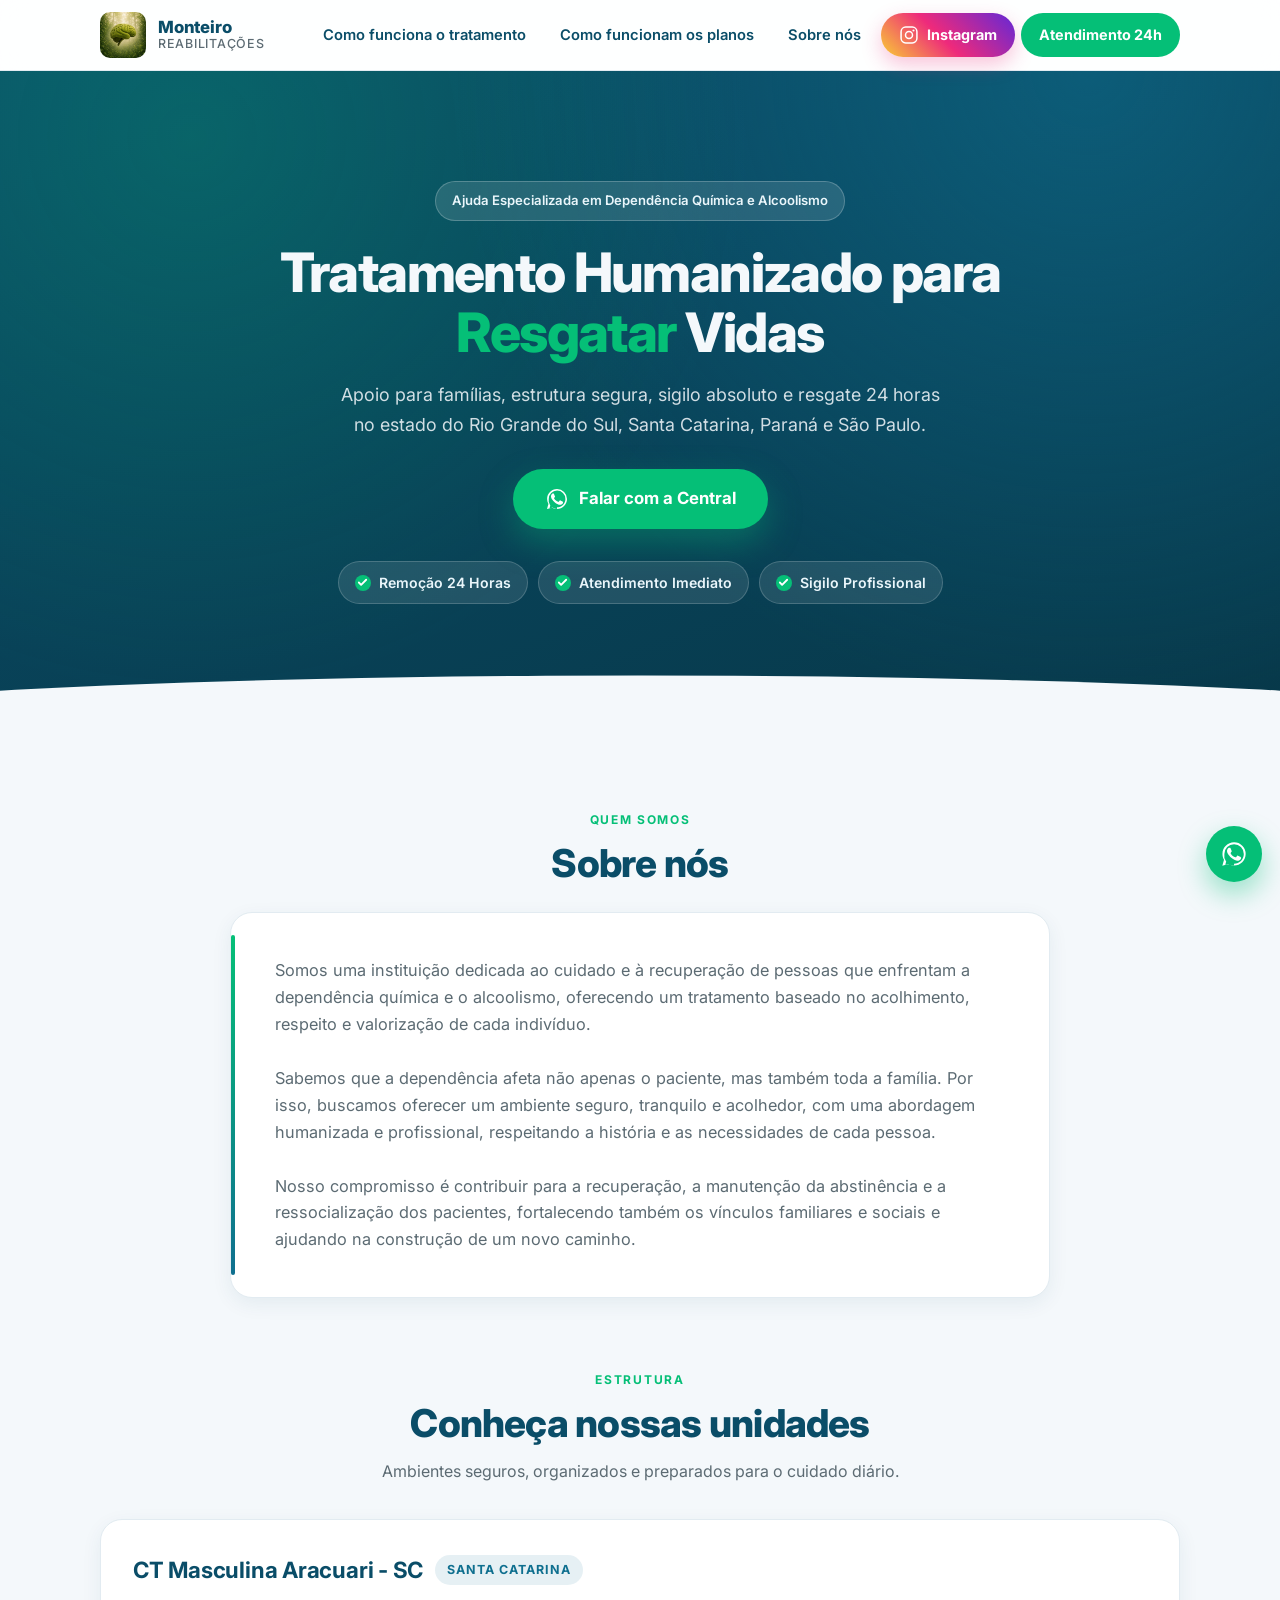
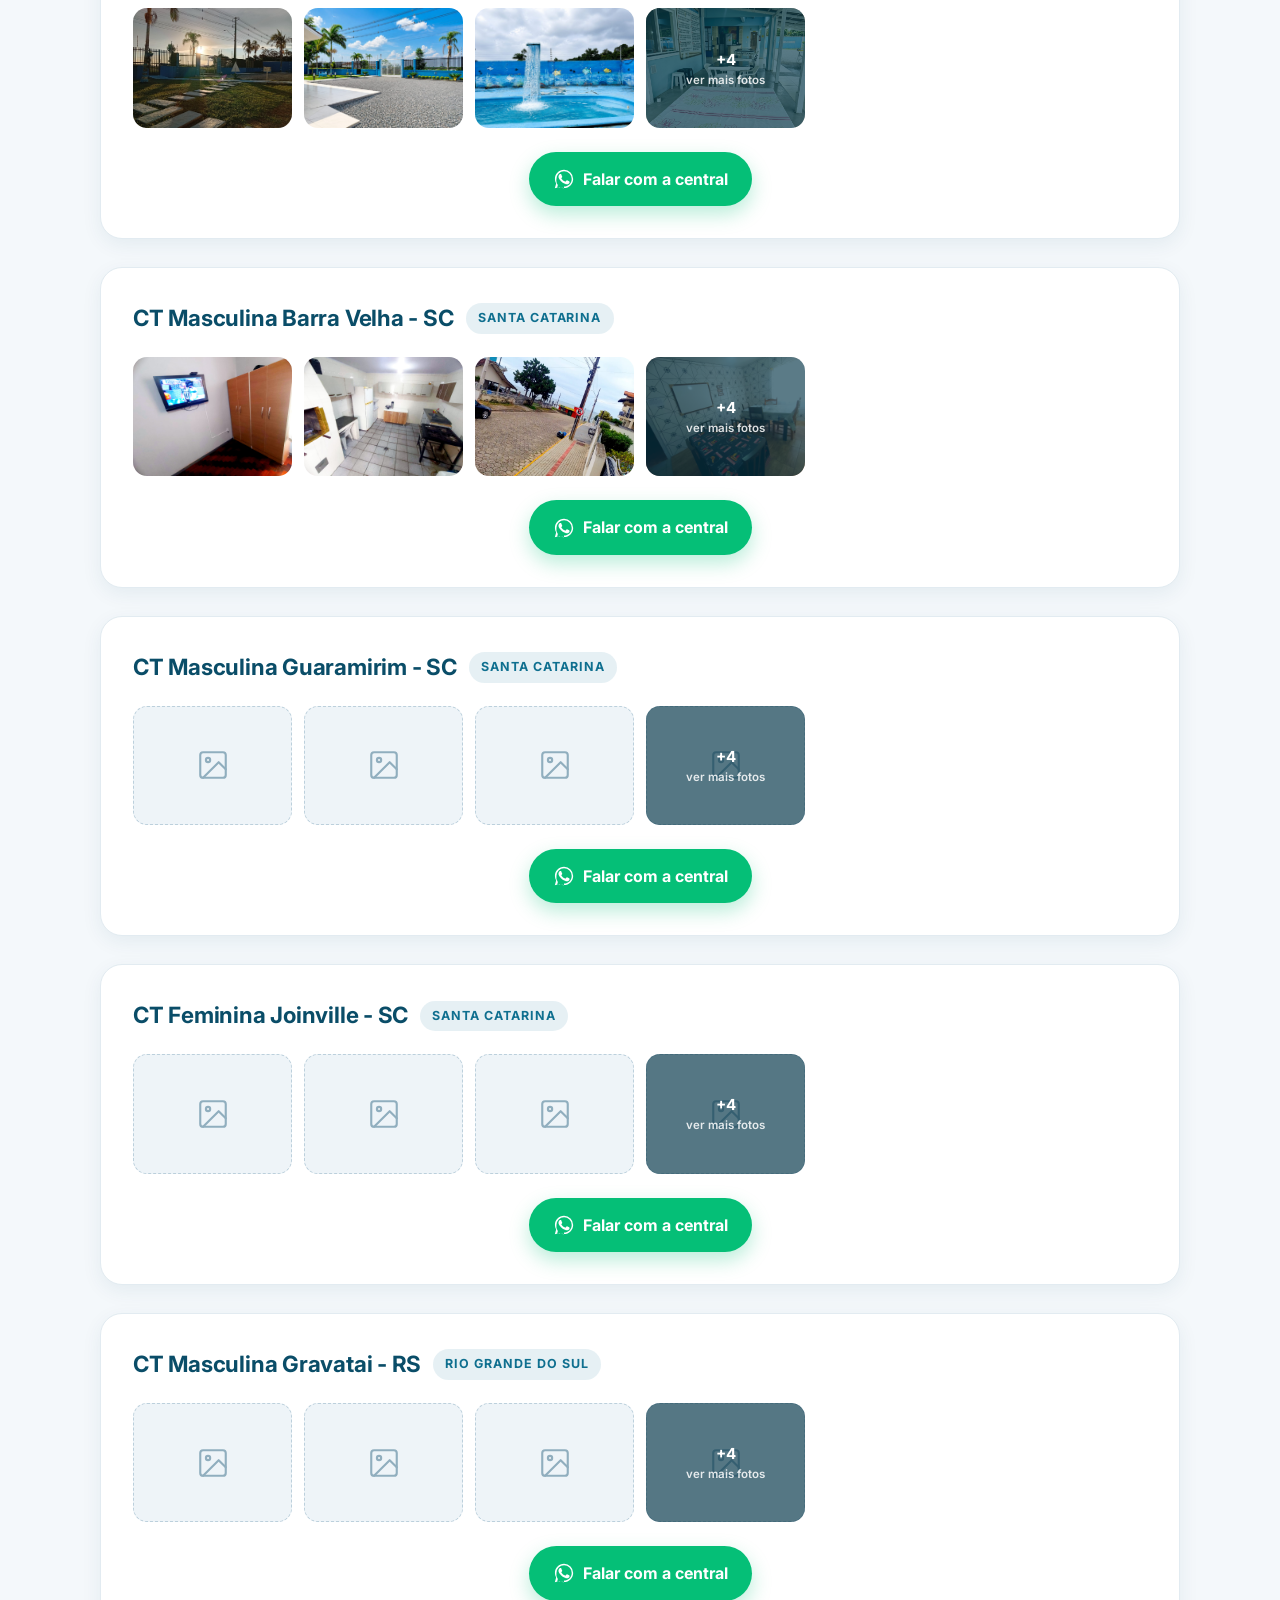
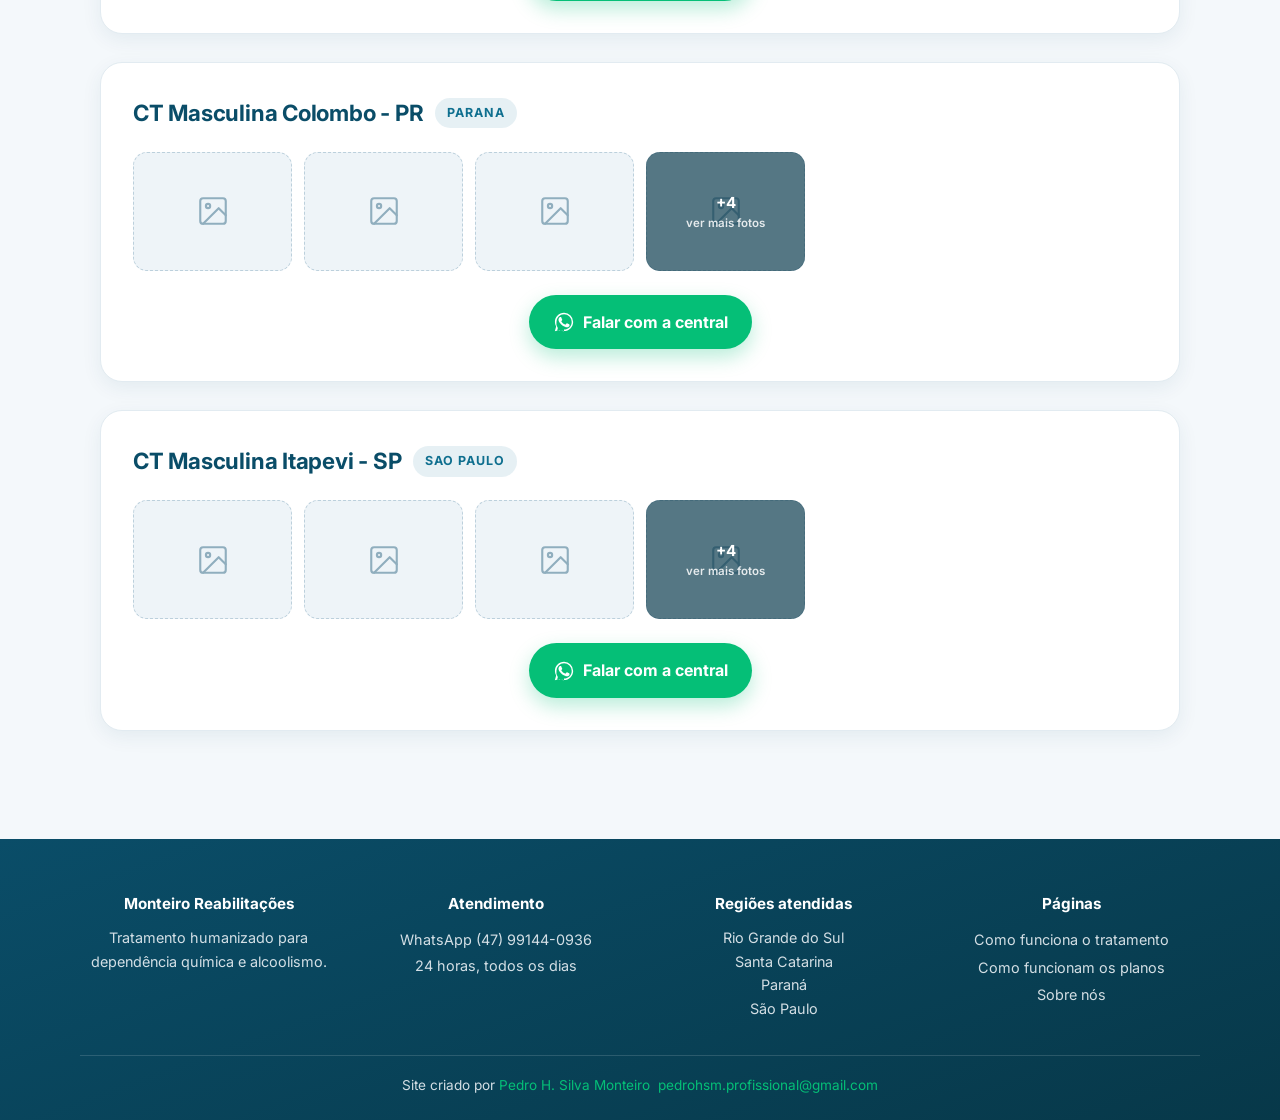
==== commit bf650469: "ajuste no footer" ====
--- a/index.html
+++ b/index.html
@@ -140,14 +140,14 @@
                 </header>
 
                 <div class="unidades-img" data-visiveis="4">
-                    <img src="imagens/unidades/CT Masculina  Barra Velha - SC/1.jpeg" alt="Unidade CT Masculina Barra Velha - SC - foto 1" loading="lazy">
-                    <img src="imagens/unidades/CT Masculina  Barra Velha - SC/2.jpeg" alt="Unidade CT Masculina Barra Velha - SC - foto 2" loading="lazy">
-                    <img src="imagens/unidades/CT Masculina  Barra Velha - SC/3.jpeg" alt="Unidade CT Masculina Barra Velha - SC - foto 3" loading="lazy">
-                    <img src="imagens/unidades/CT Masculina  Barra Velha - SC/4.jpeg" alt="Unidade CT Masculina Barra Velha - SC - foto 4" loading="lazy">
-                    <img src="imagens/unidades/CT Masculina  Barra Velha - SC/5.jpeg" alt="Unidade CT Masculina Barra Velha - SC - foto 5" loading="lazy">
-                    <img src="imagens/unidades/CT Masculina  Barra Velha - SC/6.jpeg" alt="Unidade CT Masculina Barra Velha - SC - foto 6" loading="lazy">
-                    <img src="imagens/unidades/CT Masculina  Barra Velha - SC/7.jpeg" alt="Unidade CT Masculina Barra Velha - SC - foto 7" loading="lazy">
-                    <img src="imagens/unidades/CT Masculina  Barra Velha - SC/8.jpeg" alt="Unidade CT Masculina Barra Velha - SC - foto 8" loading="lazy">
+                    <img src="imagens/unidades/CT Masculina - Barra Velha - SC/1.jpeg" alt="Unidade CT Masculina Barra Velha - SC - foto 1" loading="lazy">
+                    <img src="imagens/unidades/CT Masculina - Barra Velha - SC/2.jpeg" alt="Unidade CT Masculina Barra Velha - SC - foto 2" loading="lazy">
+                    <img src="imagens/unidades/CT Masculina - Barra Velha - SC/3.jpeg" alt="Unidade CT Masculina Barra Velha - SC - foto 3" loading="lazy">
+                    <img src="imagens/unidades/CT Masculina - Barra Velha - SC/4.jpeg" alt="Unidade CT Masculina Barra Velha - SC - foto 4" loading="lazy">
+                    <img src="imagens/unidades/CT Masculina - Barra Velha - SC/5.jpeg" alt="Unidade CT Masculina Barra Velha - SC - foto 5" loading="lazy">
+                    <img src="imagens/unidades/CT Masculina - Barra Velha - SC/6.jpeg" alt="Unidade CT Masculina Barra Velha - SC - foto 6" loading="lazy">
+                    <img src="imagens/unidades/CT Masculina - Barra Velha - SC/7.jpeg" alt="Unidade CT Masculina Barra Velha - SC - foto 7" loading="lazy">
+                    <img src="imagens/unidades/CT Masculina - Barra Velha - SC/8.jpeg" alt="Unidade CT Masculina Barra Velha - SC - foto 8" loading="lazy">
                 </div>
 
                 <div class="unidade-acoes">
--- a/style.css
+++ b/style.css
@@ -509,6 +509,7 @@
    RODAPÉ
    ========================================================== */
 .rodape {
+    text-align: center;
     margin-top: 40px;
     background: linear-gradient(160deg, var(--cor-primaria) 0%, var(--cor-primaria-escura) 100%);
     color: rgba(244, 248, 251, 0.86);
@@ -554,7 +555,7 @@
     border-top: 1px solid rgba(255, 255, 255, 0.14);
     display: flex;
     flex-wrap: wrap;
-    justify-content: space-between;
+    justify-content: center;
     gap: 8px;
     font-size: 0.85rem;
 }
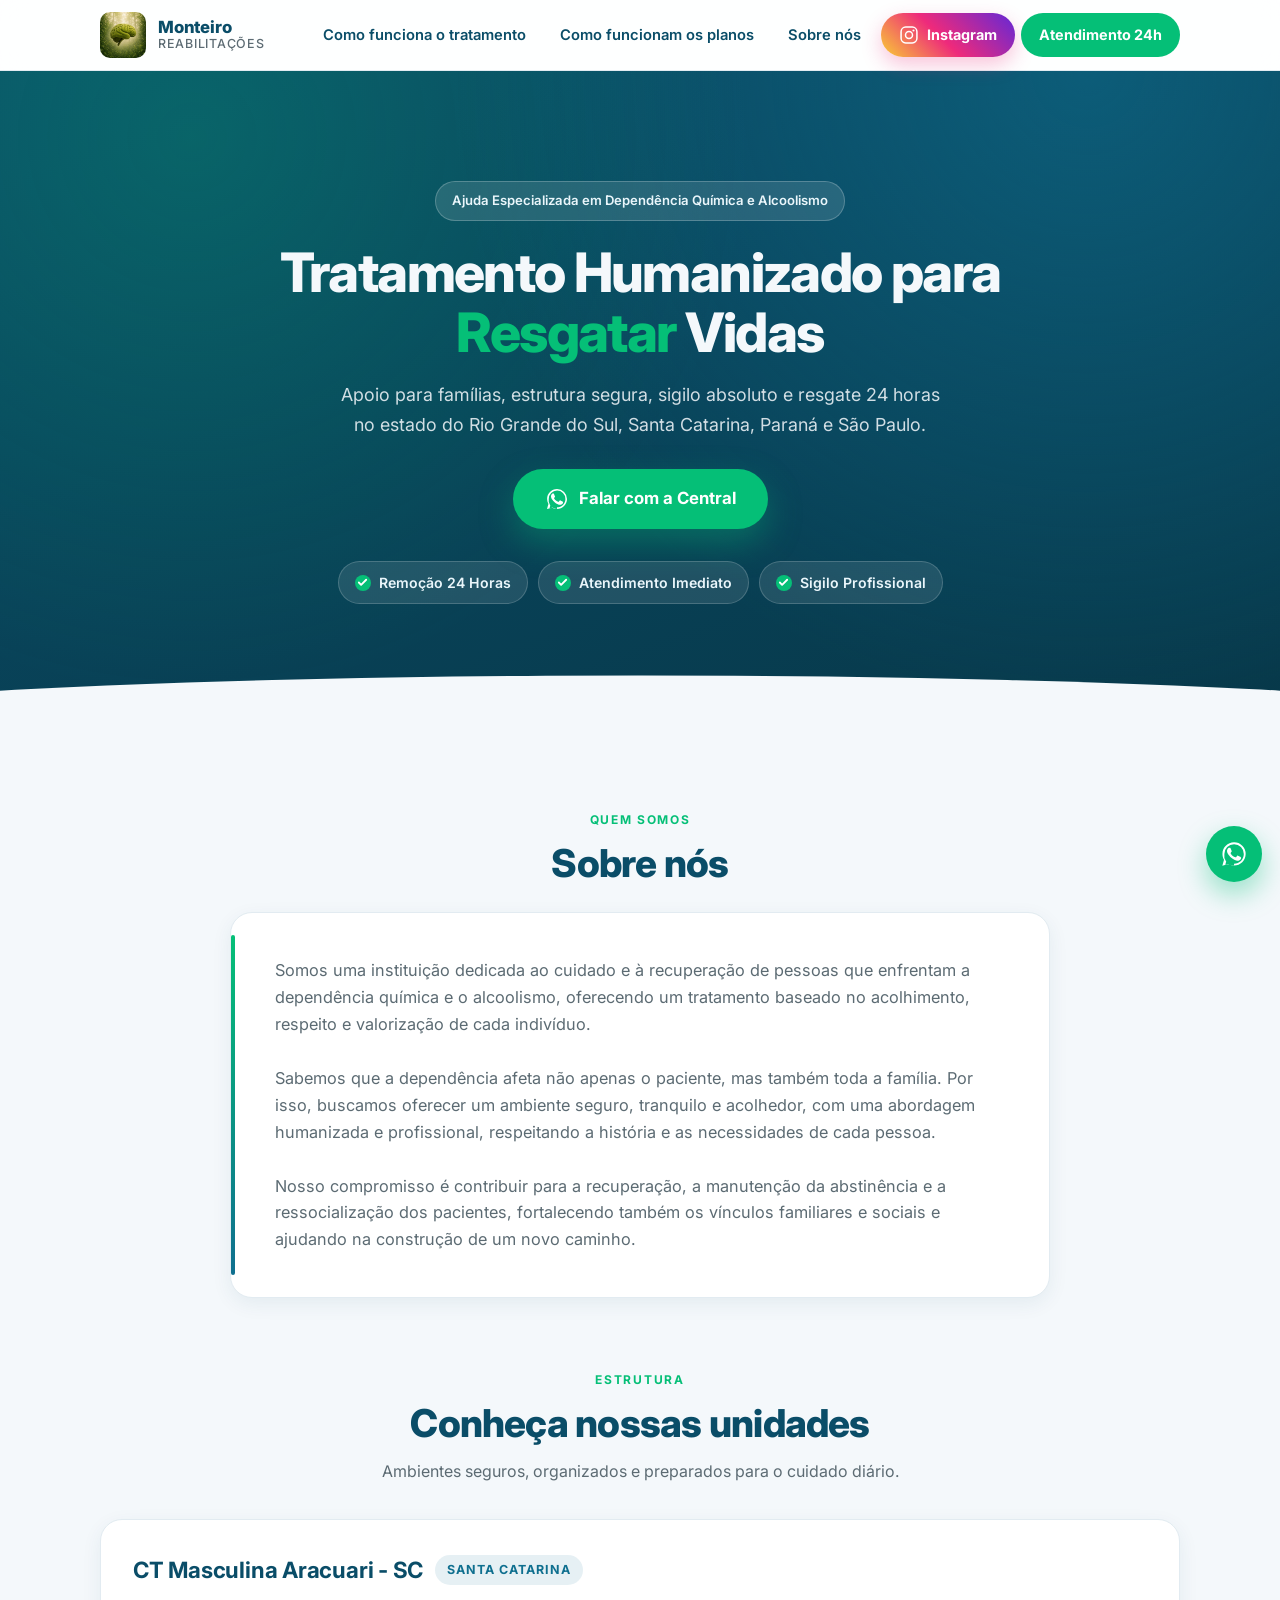
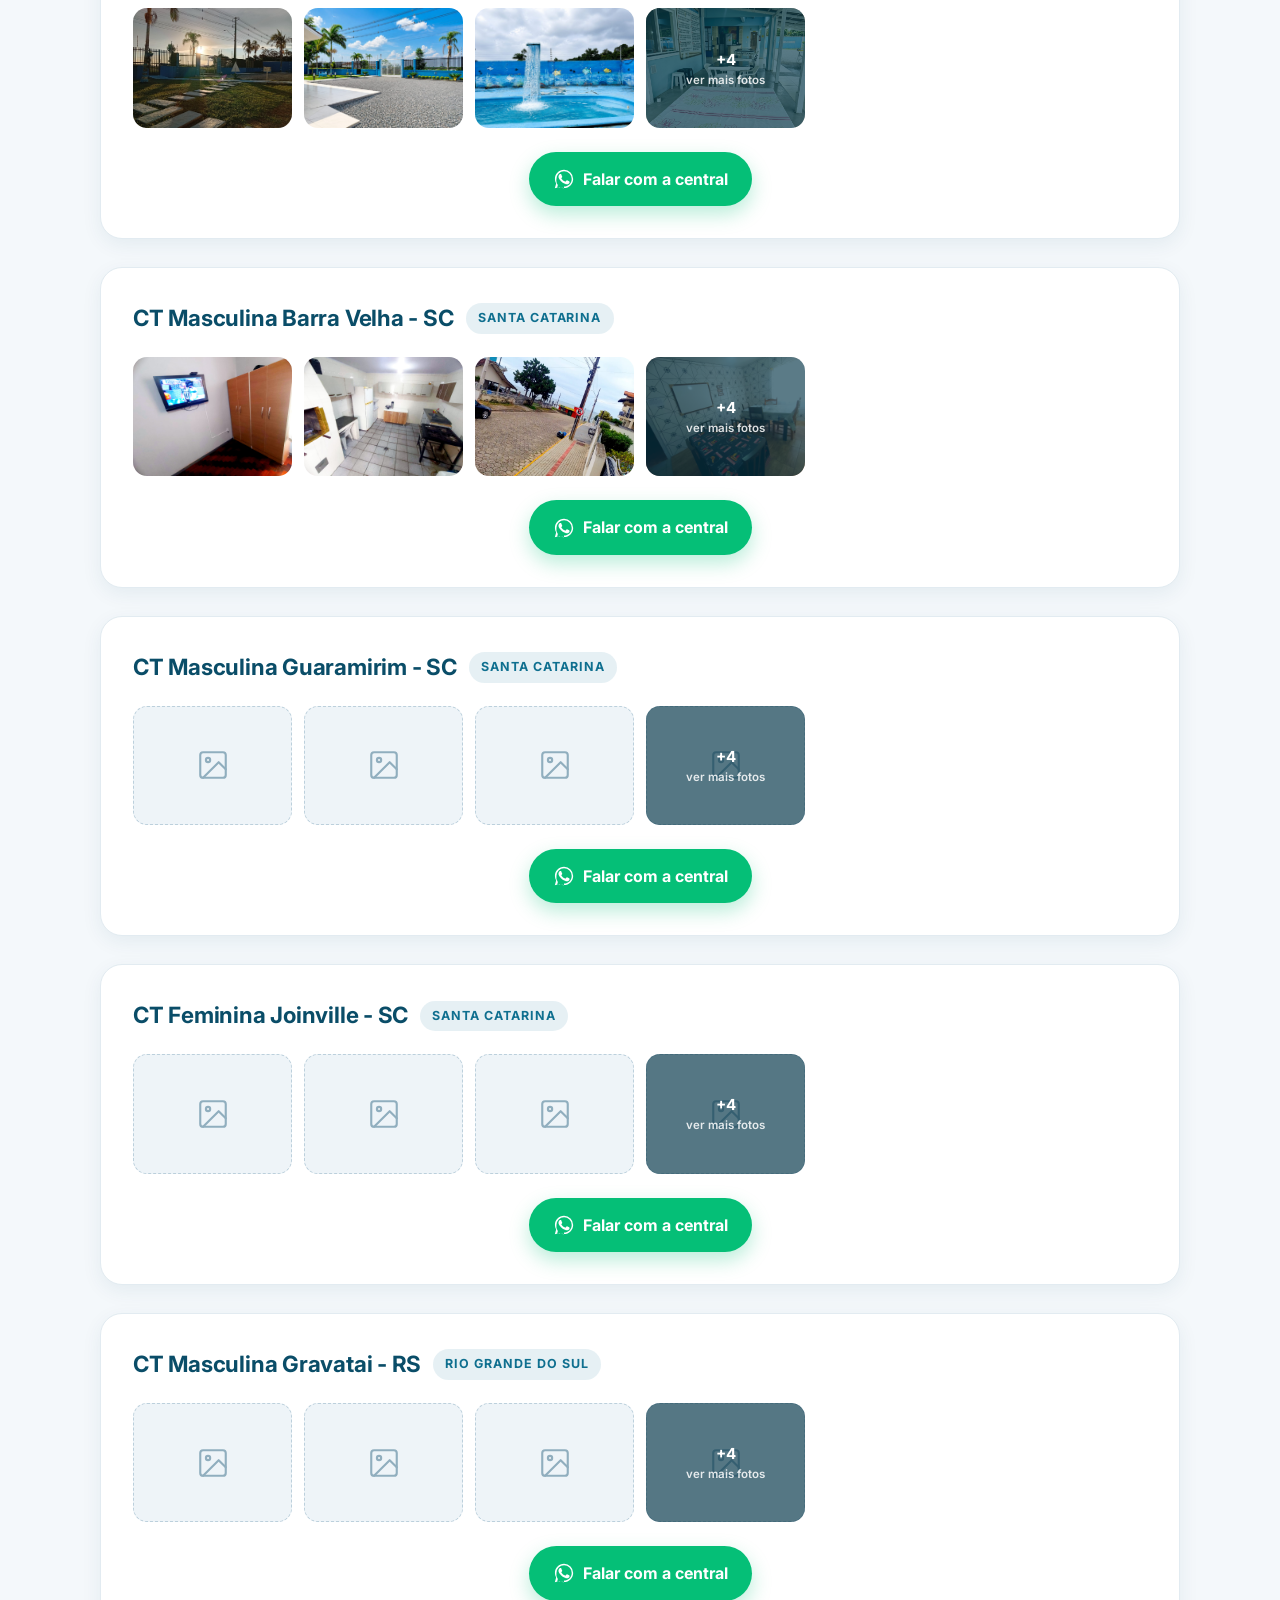
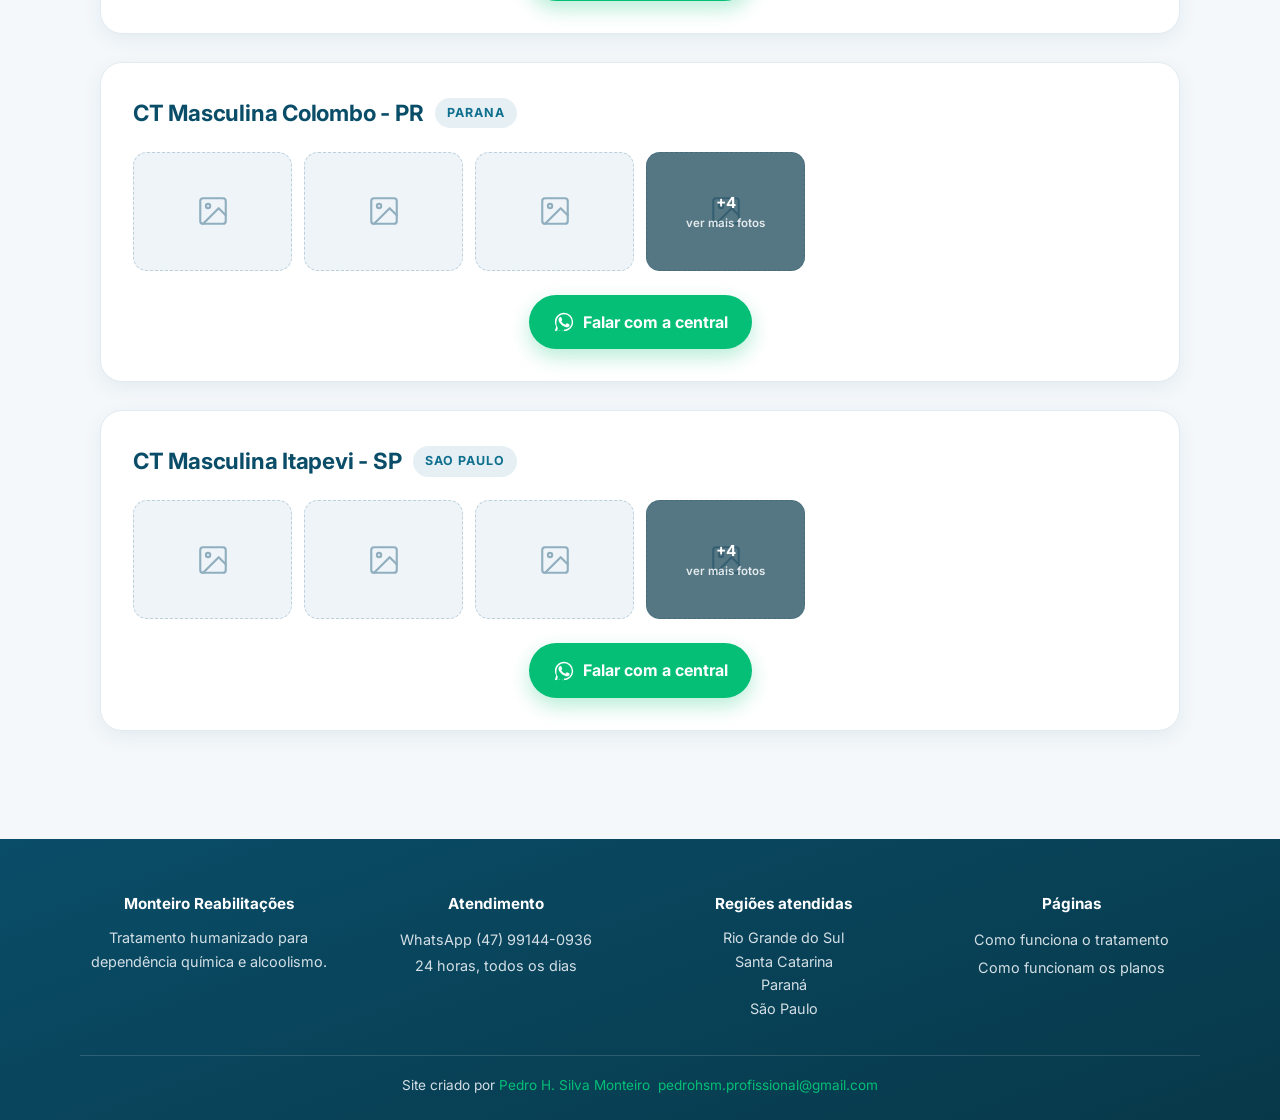
==== commit 403fad7c: "funcionalidade no botão sobre nós" ====
--- a/index.html
+++ b/index.html
@@ -6,7 +6,7 @@
 
     <title>Monteiro Reabilitações | Tratamento humanizado para dependência química</title>
     <meta name="description" content="Tratamento humanizado para dependência química e alcoolismo. Resgate 24h, sigilo absoluto e apoio às famílias no RS, SC, PR e SP.">
-    <link rel="icon" href="icon/icon.png">
+    <link rel="icon" href="logo/cerebro_logo1.png">
 
     <link rel="stylesheet" href="style.css">
     <link rel="preconnect" href="https://fonts.googleapis.com">
@@ -27,8 +27,8 @@
             <nav class="nav-desktop">
                 <a class="botoes" href="tratamento.html">Como funciona o tratamento</a>
                 <a class="botoes" href="planos.html">Como funcionam os planos</a>
-                <a class="botoes" href="sobre.html">Sobre nós</a>
-                <a class="botao-instagram" href="https://instagram.com/" target="_blank" rel="noopener" aria-label="Instagram">
+                <a class="botoes" href="#sobre-nos">Sobre nós</a>
+                <a class="botao-instagram" href="https://www.instagram.com/monteiroreabilitacoes/" target="_blank" rel="noopener" aria-label="Instagram">
                     <svg width="20" height="20" viewBox="0 0 24 24" fill="none" xmlns="http://www.w3.org/2000/svg" aria-hidden="true">
                         <rect x="2.5" y="2.5" width="19" height="19" rx="5.5" stroke="currentColor" stroke-width="1.8"/>
                         <circle cx="12" cy="12" r="4.2" stroke="currentColor" stroke-width="1.8"/>
@@ -49,7 +49,7 @@
         <nav id="nav-menu-hamburguer" class="nav-menu-hamburguer">
             <a class="botoes" href="tratamento.html">Como funciona o tratamento</a>
             <a class="botoes" href="planos.html">Como funcionam os planos</a>
-            <a class="botoes" href="sobre.html">Sobre nós</a>
+            <a class="botoes" href="#sobre-nos">Sobre nós</a>
             <a class="botao-instagram" href="https://instagram.com/" target="_blank" rel="noopener" aria-label="Instagram">
                     <svg width="20" height="20" viewBox="0 0 24 24" fill="none" xmlns="http://www.w3.org/2000/svg" aria-hidden="true">
                         <rect x="2.5" y="2.5" width="19" height="19" rx="5.5" stroke="currentColor" stroke-width="1.8"/>
@@ -89,7 +89,7 @@
     <!-- SESSÃO PRINCIPAL 2 -->
     <main class="sessao-principal2">
 
-        <section class="sobre revelar">
+        <section id="sobre-nos" class="sobre revelar">
             <span class="secao-etiqueta">Quem somos</span>
             <h2 class="titulos">Sobre nós</h2>
             <div class="sobre-cartao">
@@ -317,7 +317,6 @@
                 <strong>Páginas</strong>
                 <a href="tratamento.html">Como funciona o tratamento</a>
                 <a href="planos.html">Como funcionam os planos</a>
-                <a href="sobre.html">Sobre nós</a>
             </div>
         </div>
         <div class="rodape-base">
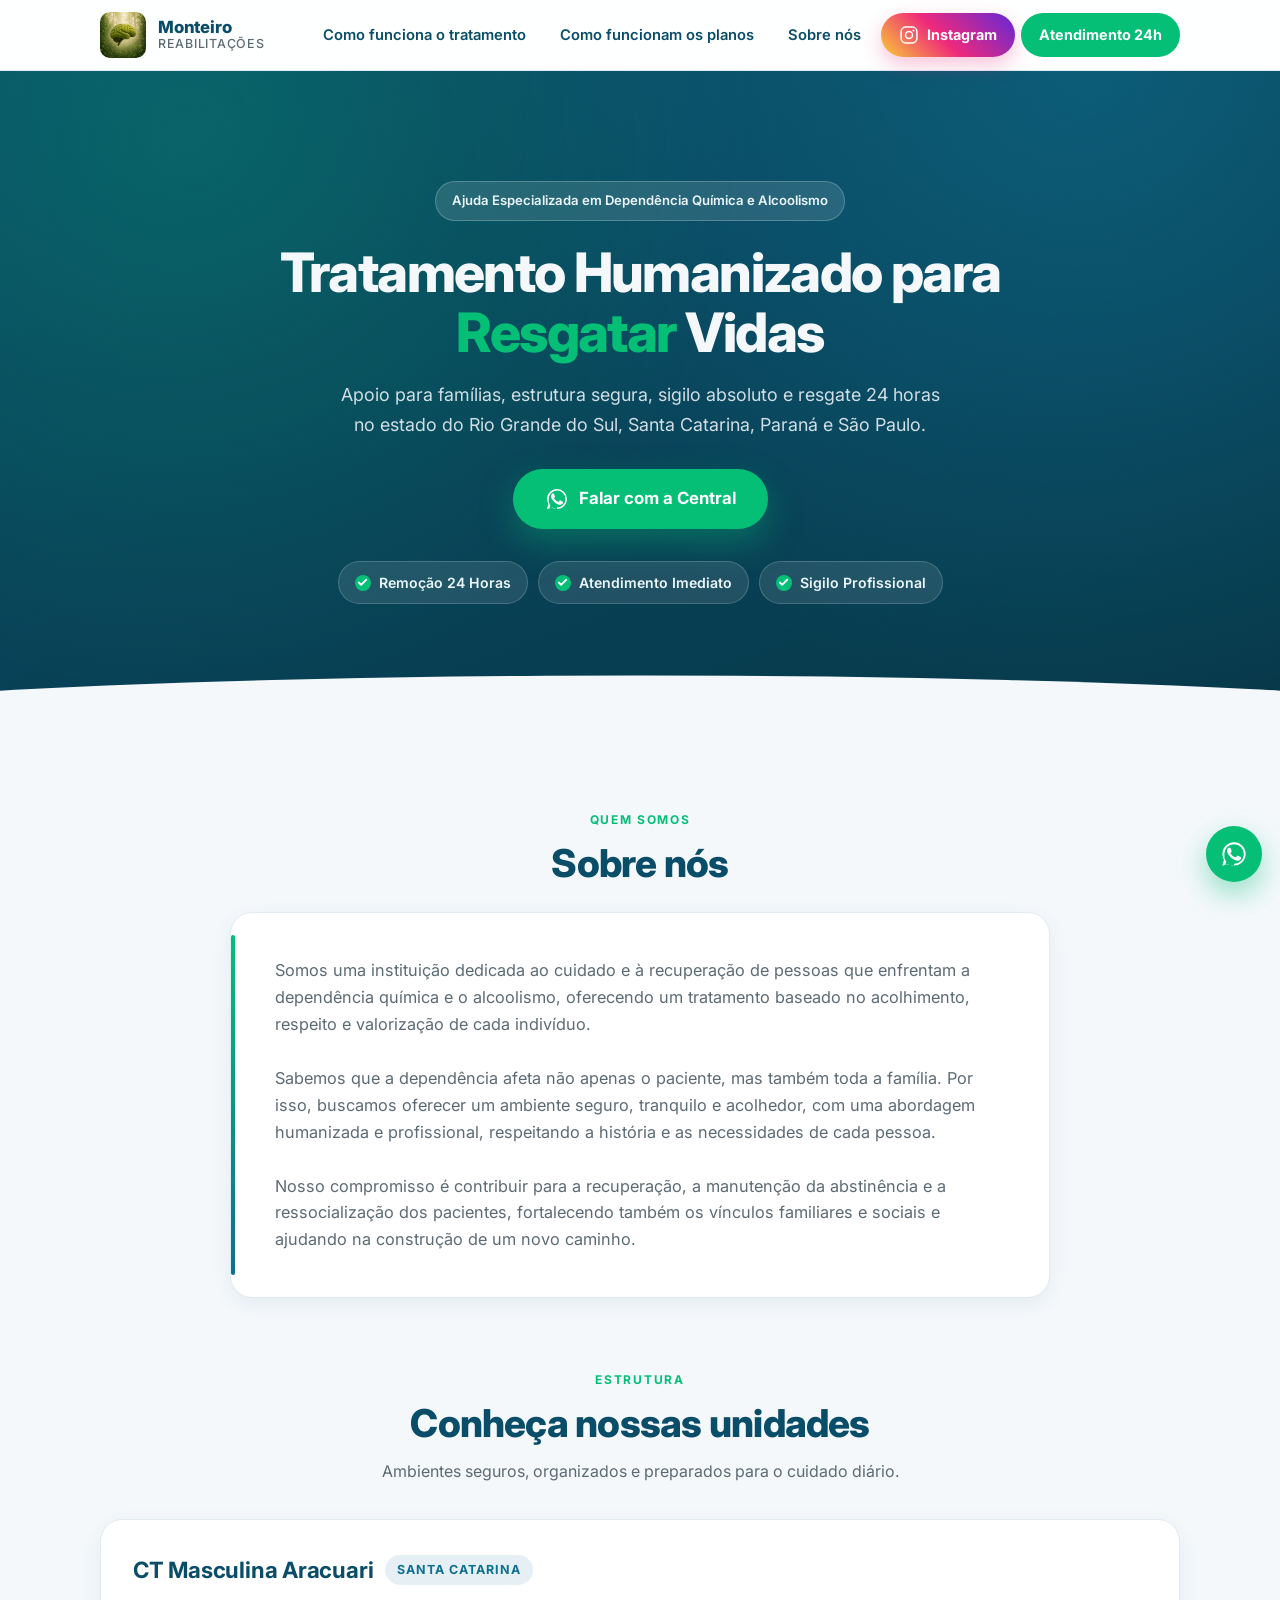
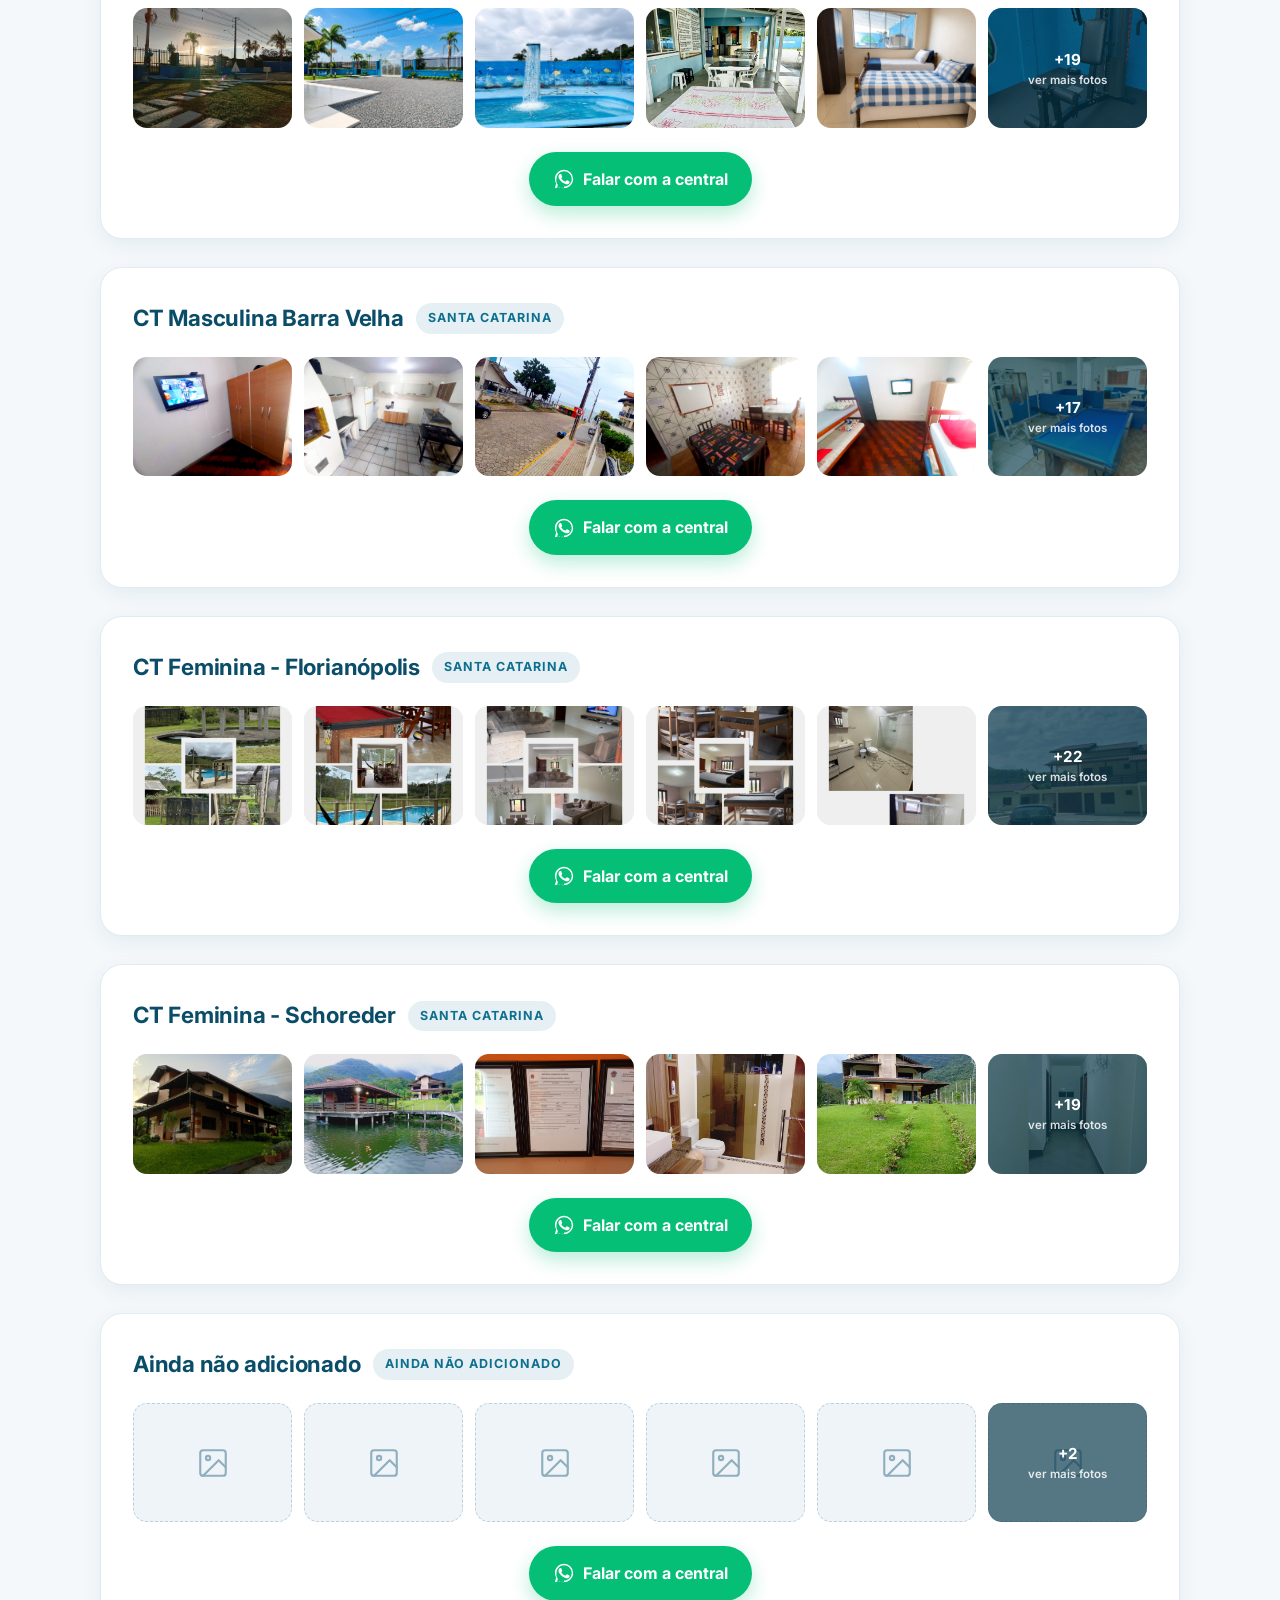
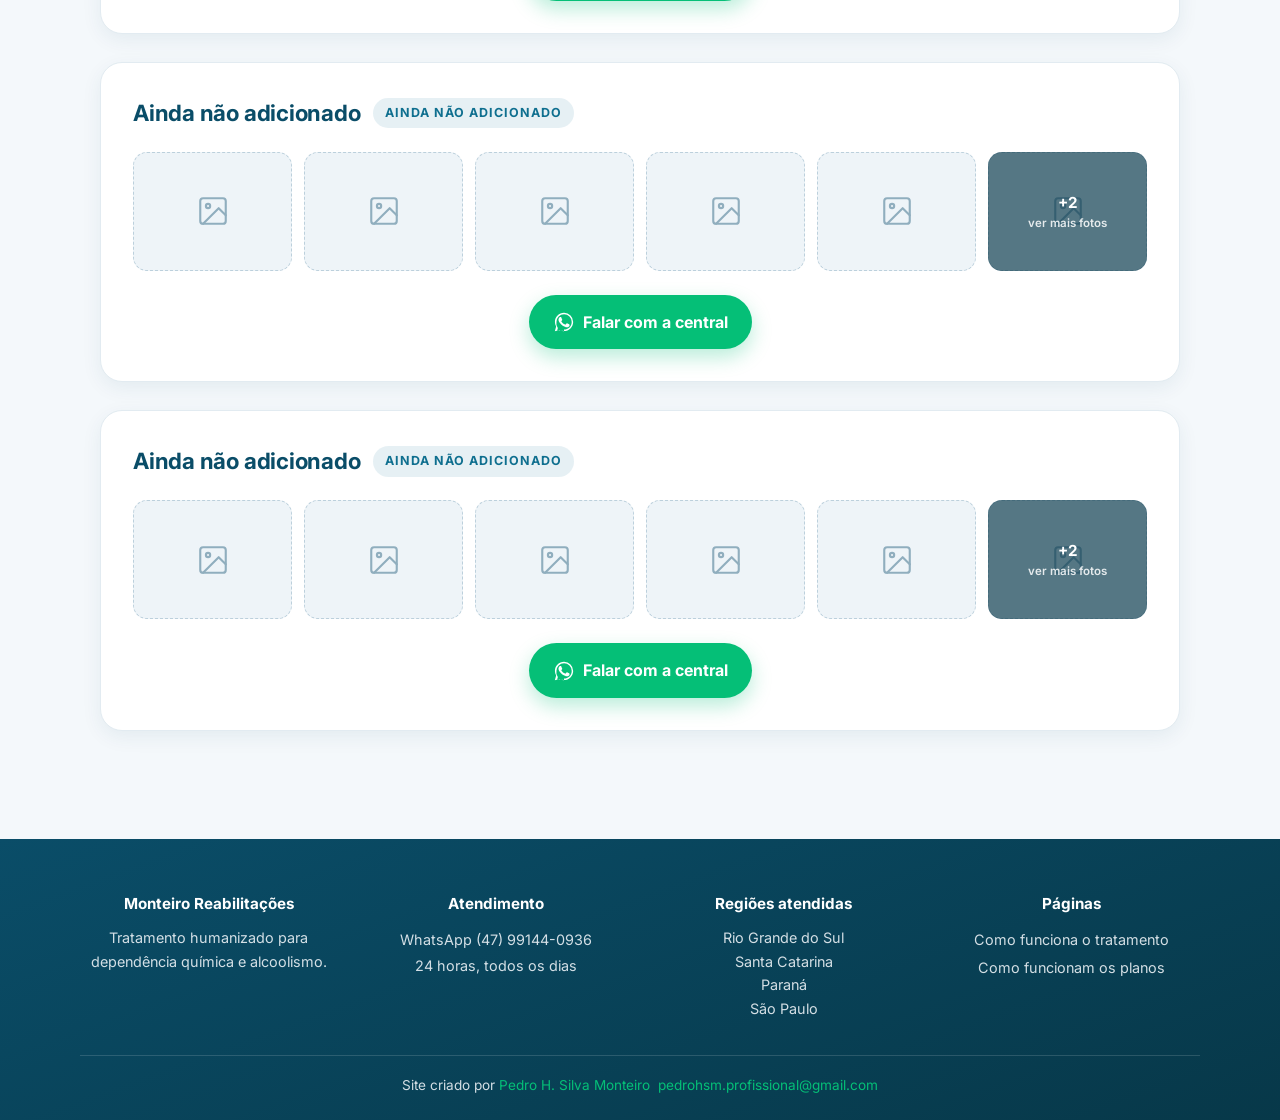
==== commit 99519114: "adição de 2 clinicas femininas" ====
--- a/index.html
+++ b/index.html
@@ -108,11 +108,11 @@
 
             <article class="unidade-cartao">
                 <header class="unidade-topo">
-                    <h3>CT Masculina Aracuari - SC</h3>
+                    <h3>CT Masculina Aracuari</h3>
                     <span class="unidade-local">Santa Catarina</span>
                 </header>
 
-                <div class="unidades-img" data-visiveis="4">
+                <div class="unidades-img" data-visiveis="6">
                     <img src="imagens/unidades/CT Masculina - Aracuari - SC/1.jpeg" alt="Unidade CT Masculina Aracuari - SC - foto 1" loading="lazy">
                     <img src="imagens/unidades/CT Masculina - Aracuari - SC/2.jpeg" alt="Unidade CT Masculina Aracuari - SC - foto 2" loading="lazy">
                     <img src="imagens/unidades/CT Masculina - Aracuari - SC/3.jpeg" alt="Unidade CT Masculina Aracuari - SC - foto 3" loading="lazy">
@@ -121,25 +121,42 @@
                     <img src="imagens/unidades/CT Masculina - Aracuari - SC/6.jpeg" alt="Unidade CT Masculina Aracuari - SC - foto 6" loading="lazy">
                     <img src="imagens/unidades/CT Masculina - Aracuari - SC/7.jpeg" alt="Unidade CT Masculina Aracuari - SC - foto 7" loading="lazy">
                     <img src="imagens/unidades/CT Masculina - Aracuari - SC/8.jpeg" alt="Unidade CT Masculina Aracuari - SC - foto 8" loading="lazy">
-                </div>
-
-                <div class="unidade-acoes">
-                    <a href="https://wa.me/47991440936" class="botoes-contato" target="_blank" rel="noopener">
-                        <svg width="22" height="22" viewBox="0 0 24 24" fill="none" xmlns="http://www.w3.org/2000/svg" aria-hidden="true">
-                        <path d="M17.498 14.382c-.301-.15-1.767-.867-2.04-.966-.273-.101-.473-.15-.673.15-.197.295-.771.964-.944 1.162-.175.195-.349.21-.646.075-1.666-.757-2.92-1.401-4.048-3.327-.173-.298-.018-.458.13-.606.134-.133.298-.347.446-.521.151-.172.2-.296.3-.495.099-.198.05-.372-.025-.521-.075-.148-.673-1.62-.922-2.206-.24-.579-.481-.501-.672-.51l-.573-.01c-.198 0-.52.074-.792.372-.272.296-1.04 1.016-1.04 2.479 0 1.462 1.064 2.875 1.213 3.074.149.198 2.095 3.2 5.076 4.487.709.306 1.263.489 1.694.626.712.226 1.36.194 1.872.118.571-.085 1.767-.722 2.016-1.422.247-.701.247-1.298.173-1.422-.074-.125-.272-.2-.573-.35m-5.443 7.443H12.05c-1.47 0-2.91-.397-4.167-1.144l-.299-.178-3.097.81 .825-3.013-.195-.31A8.257 8.257 0 0 1 3.75 11.95 8.35 8.35 0 0 1 12.055 3.6h.005a8.35 8.35 0 0 1 8.35 8.35c0 4.605-3.745 8.35-8.355 8.35zM12.05 2c-5.485 0-9.95 4.465-9.95 9.95 0 1.753.46 3.466 1.332 4.975L2 22l5.163-1.348A9.914 9.914 0 0 0 12.05 21.9h.005c5.483 0 9.945-4.463 9.945-9.95A9.95 9.95 0 0 0 12.05 2z" fill="currentColor"/>
-                    </svg>
-                        Falar com a central
-                    </a>
-                </div>
-            </article>
-
-            <article class="unidade-cartao">
-                <header class="unidade-topo">
-                    <h3>CT Masculina Barra Velha - SC</h3>
+                    <img src="imagens/unidades/CT Masculina - Aracuari - SC/9.jpeg" alt="Unidade CT Masculina Aracuari - SC - foto 9" loading="lazy">
+                    <img src="imagens/unidades/CT Masculina - Aracuari - SC/10.jpeg" alt="Unidade CT Masculina Aracuari - SC - foto 10" loading="lazy">
+                    <img src="imagens/unidades/CT Masculina - Aracuari - SC/11.jpeg" alt="Unidade CT Masculina Aracuari - SC - foto 11" loading="lazy">
+                    <img src="imagens/unidades/CT Masculina - Aracuari - SC/12.jpeg" alt="Unidade CT Masculina Aracuari - SC - foto 12" loading="lazy">
+                    <img src="imagens/unidades/CT Masculina - Aracuari - SC/13.jpeg" alt="Unidade CT Masculina Aracuari - SC - foto 13" loading="lazy">
+                    <img src="imagens/unidades/CT Masculina - Aracuari - SC/14.jpeg" alt="Unidade CT Masculina Aracuari - SC - foto 14" loading="lazy">
+                    <img src="imagens/unidades/CT Masculina - Aracuari - SC/15.jpeg" alt="Unidade CT Masculina Aracuari - SC - foto 15" loading="lazy">
+                    <img src="imagens/unidades/CT Masculina - Aracuari - SC/16.jpeg" alt="Unidade CT Masculina Aracuari - SC - foto 16" loading="lazy">
+                    <img src="imagens/unidades/CT Masculina - Aracuari - SC/17.jpeg" alt="Unidade CT Masculina Aracuari - SC - foto 17" loading="lazy">
+                    <img src="imagens/unidades/CT Masculina - Aracuari - SC/18.jpeg" alt="Unidade CT Masculina Aracuari - SC - foto 18" loading="lazy">
+                    <img src="imagens/unidades/CT Masculina - Aracuari - SC/19.jpeg" alt="Unidade CT Masculina Aracuari - SC - foto 19" loading="lazy">
+                    <img src="imagens/unidades/CT Masculina - Aracuari - SC/20.jpeg" alt="Unidade CT Masculina Aracuari - SC - foto 20" loading="lazy">
+                    <img src="imagens/unidades/CT Masculina - Aracuari - SC/21.jpeg" alt="Unidade CT Masculina Aracuari - SC - foto 21" loading="lazy">
+                    <img src="imagens/unidades/CT Masculina - Aracuari - SC/22.jpeg" alt="Unidade CT Masculina Aracuari - SC - foto 22" loading="lazy">
+                    <img src="imagens/unidades/CT Masculina - Aracuari - SC/23.jpeg" alt="Unidade CT Masculina Aracuari - SC - foto 23" loading="lazy">
+                    <img src="imagens/unidades/CT Masculina - Aracuari - SC/24.jpeg" alt="Unidade CT Masculina Aracuari - SC - foto 24" loading="lazy">
+                    <img src="imagens/unidades/CT Masculina - Aracuari - SC/25.jpeg" alt="Unidade CT Masculina Aracuari - SC - foto 25" loading="lazy">
+                </div>
+
+                <div class="unidade-acoes">
+                    <a href="https://wa.me/47991440936" class="botoes-contato" target="_blank" rel="noopener">
+                        <svg width="22" height="22" viewBox="0 0 24 24" fill="none" xmlns="http://www.w3.org/2000/svg" aria-hidden="true">
+                        <path d="M17.498 14.382c-.301-.15-1.767-.867-2.04-.966-.273-.101-.473-.15-.673.15-.197.295-.771.964-.944 1.162-.175.195-.349.21-.646.075-1.666-.757-2.92-1.401-4.048-3.327-.173-.298-.018-.458.13-.606.134-.133.298-.347.446-.521.151-.172.2-.296.3-.495.099-.198.05-.372-.025-.521-.075-.148-.673-1.62-.922-2.206-.24-.579-.481-.501-.672-.51l-.573-.01c-.198 0-.52.074-.792.372-.272.296-1.04 1.016-1.04 2.479 0 1.462 1.064 2.875 1.213 3.074.149.198 2.095 3.2 5.076 4.487.709.306 1.263.489 1.694.626.712.226 1.36.194 1.872.118.571-.085 1.767-.722 2.016-1.422.247-.701.247-1.298.173-1.422-.074-.125-.272-.2-.573-.35m-5.443 7.443H12.05c-1.47 0-2.91-.397-4.167-1.144l-.299-.178-3.097.81 .825-3.013-.195-.31A8.257 8.257 0 0 1 3.75 11.95 8.35 8.35 0 0 1 12.055 3.6h.005a8.35 8.35 0 0 1 8.35 8.35c0 4.605-3.745 8.35-8.355 8.35zM12.05 2c-5.485 0-9.95 4.465-9.95 9.95 0 1.753.46 3.466 1.332 4.975L2 22l5.163-1.348A9.914 9.914 0 0 0 12.05 21.9h.005c5.483 0 9.945-4.463 9.945-9.95A9.95 9.95 0 0 0 12.05 2z" fill="currentColor"/>
+                    </svg>
+                        Falar com a central
+                    </a>
+                </div>
+            </article>
+
+            <article class="unidade-cartao">
+                <header class="unidade-topo">
+                    <h3>CT Masculina Barra Velha</h3>
                     <span class="unidade-local">Santa Catarina</span>
                 </header>
 
-                <div class="unidades-img" data-visiveis="4">
+                <div class="unidades-img" data-visiveis="6">
                     <img src="imagens/unidades/CT Masculina - Barra Velha - SC/1.jpeg" alt="Unidade CT Masculina Barra Velha - SC - foto 1" loading="lazy">
                     <img src="imagens/unidades/CT Masculina - Barra Velha - SC/2.jpeg" alt="Unidade CT Masculina Barra Velha - SC - foto 2" loading="lazy">
                     <img src="imagens/unidades/CT Masculina - Barra Velha - SC/3.jpeg" alt="Unidade CT Masculina Barra Velha - SC - foto 3" loading="lazy">
@@ -148,79 +165,131 @@
                     <img src="imagens/unidades/CT Masculina - Barra Velha - SC/6.jpeg" alt="Unidade CT Masculina Barra Velha - SC - foto 6" loading="lazy">
                     <img src="imagens/unidades/CT Masculina - Barra Velha - SC/7.jpeg" alt="Unidade CT Masculina Barra Velha - SC - foto 7" loading="lazy">
                     <img src="imagens/unidades/CT Masculina - Barra Velha - SC/8.jpeg" alt="Unidade CT Masculina Barra Velha - SC - foto 8" loading="lazy">
-                </div>
-
-                <div class="unidade-acoes">
-                    <a href="https://wa.me/47991440936" class="botoes-contato" target="_blank" rel="noopener">
-                        <svg width="22" height="22" viewBox="0 0 24 24" fill="none" xmlns="http://www.w3.org/2000/svg" aria-hidden="true">
-                        <path d="M17.498 14.382c-.301-.15-1.767-.867-2.04-.966-.273-.101-.473-.15-.673.15-.197.295-.771.964-.944 1.162-.175.195-.349.21-.646.075-1.666-.757-2.92-1.401-4.048-3.327-.173-.298-.018-.458.13-.606.134-.133.298-.347.446-.521.151-.172.2-.296.3-.495.099-.198.05-.372-.025-.521-.075-.148-.673-1.62-.922-2.206-.24-.579-.481-.501-.672-.51l-.573-.01c-.198 0-.52.074-.792.372-.272.296-1.04 1.016-1.04 2.479 0 1.462 1.064 2.875 1.213 3.074.149.198 2.095 3.2 5.076 4.487.709.306 1.263.489 1.694.626.712.226 1.36.194 1.872.118.571-.085 1.767-.722 2.016-1.422.247-.701.247-1.298.173-1.422-.074-.125-.272-.2-.573-.35m-5.443 7.443H12.05c-1.47 0-2.91-.397-4.167-1.144l-.299-.178-3.097.81 .825-3.013-.195-.31A8.257 8.257 0 0 1 3.75 11.95 8.35 8.35 0 0 1 12.055 3.6h.005a8.35 8.35 0 0 1 8.35 8.35c0 4.605-3.745 8.35-8.355 8.35zM12.05 2c-5.485 0-9.95 4.465-9.95 9.95 0 1.753.46 3.466 1.332 4.975L2 22l5.163-1.348A9.914 9.914 0 0 0 12.05 21.9h.005c5.483 0 9.945-4.463 9.945-9.95A9.95 9.95 0 0 0 12.05 2z" fill="currentColor"/>
-                    </svg>
-                        Falar com a central
-                    </a>
-                </div>
-            </article>
-
-            <article class="unidade-cartao">
-                <header class="unidade-topo">
-                    <h3>CT Masculina Guaramirim - SC</h3>
+                    <img src="imagens/unidades/CT Masculina - Barra Velha - SC/9.jpeg" alt="Unidade CT Masculina Barra Velha - SC - foto 9" loading="lazy">
+                    <img src="imagens/unidades/CT Masculina - Barra Velha - SC/10.jpeg" alt="Unidade CT Masculina Barra Velha - SC - foto 10" loading="lazy">
+                    <img src="imagens/unidades/CT Masculina - Barra Velha - SC/11.jpeg" alt="Unidade CT Masculina Barra Velha - SC - foto 11" loading="lazy">
+                    <img src="imagens/unidades/CT Masculina - Barra Velha - SC/12.jpeg" alt="Unidade CT Masculina Barra Velha - SC - foto 12" loading="lazy">
+                    <img src="imagens/unidades/CT Masculina - Barra Velha - SC/13.jpeg" alt="Unidade CT Masculina Barra Velha - SC - foto 13" loading="lazy">
+                    <img src="imagens/unidades/CT Masculina - Barra Velha - SC/14.jpeg" alt="Unidade CT Masculina Barra Velha - SC - foto 14" loading="lazy">
+                    <img src="imagens/unidades/CT Masculina - Barra Velha - SC/15.jpeg" alt="Unidade CT Masculina Barra Velha - SC - foto 15" loading="lazy">
+                    <img src="imagens/unidades/CT Masculina - Barra Velha - SC/16.jpeg" alt="Unidade CT Masculina Barra Velha - SC - foto 16" loading="lazy">
+                    <img src="imagens/unidades/CT Masculina - Barra Velha - SC/17.jpeg" alt="Unidade CT Masculina Barra Velha - SC - foto 17" loading="lazy">
+                    <img src="imagens/unidades/CT Masculina - Barra Velha - SC/18.jpeg" alt="Unidade CT Masculina Barra Velha - SC - foto 18" loading="lazy">
+                    <img src="imagens/unidades/CT Masculina - Barra Velha - SC/19.jpeg" alt="Unidade CT Masculina Barra Velha - SC - foto 19" loading="lazy">
+                    <img src="imagens/unidades/CT Masculina - Barra Velha - SC/20.jpeg" alt="Unidade CT Masculina Barra Velha - SC - foto 20" loading="lazy">
+                    <img src="imagens/unidades/CT Masculina - Barra Velha - SC/21.jpeg" alt="Unidade CT Masculina Barra Velha - SC - foto 21" loading="lazy">
+                    <img src="imagens/unidades/CT Masculina - Barra Velha - SC/22.jpeg" alt="Unidade CT Masculina Barra Velha - SC - foto 22" loading="lazy">
+                    <img src="imagens/unidades/CT Masculina - Barra Velha - SC/23.jpeg" alt="Unidade CT Masculina Barra Velha - SC - foto 23" loading="lazy">
+                </div>
+
+                <div class="unidade-acoes">
+                    <a href="https://wa.me/47991440936" class="botoes-contato" target="_blank" rel="noopener">
+                        <svg width="22" height="22" viewBox="0 0 24 24" fill="none" xmlns="http://www.w3.org/2000/svg" aria-hidden="true">
+                        <path d="M17.498 14.382c-.301-.15-1.767-.867-2.04-.966-.273-.101-.473-.15-.673.15-.197.295-.771.964-.944 1.162-.175.195-.349.21-.646.075-1.666-.757-2.92-1.401-4.048-3.327-.173-.298-.018-.458.13-.606.134-.133.298-.347.446-.521.151-.172.2-.296.3-.495.099-.198.05-.372-.025-.521-.075-.148-.673-1.62-.922-2.206-.24-.579-.481-.501-.672-.51l-.573-.01c-.198 0-.52.074-.792.372-.272.296-1.04 1.016-1.04 2.479 0 1.462 1.064 2.875 1.213 3.074.149.198 2.095 3.2 5.076 4.487.709.306 1.263.489 1.694.626.712.226 1.36.194 1.872.118.571-.085 1.767-.722 2.016-1.422.247-.701.247-1.298.173-1.422-.074-.125-.272-.2-.573-.35m-5.443 7.443H12.05c-1.47 0-2.91-.397-4.167-1.144l-.299-.178-3.097.81 .825-3.013-.195-.31A8.257 8.257 0 0 1 3.75 11.95 8.35 8.35 0 0 1 12.055 3.6h.005a8.35 8.35 0 0 1 8.35 8.35c0 4.605-3.745 8.35-8.355 8.35zM12.05 2c-5.485 0-9.95 4.465-9.95 9.95 0 1.753.46 3.466 1.332 4.975L2 22l5.163-1.348A9.914 9.914 0 0 0 12.05 21.9h.005c5.483 0 9.945-4.463 9.945-9.95A9.95 9.95 0 0 0 12.05 2z" fill="currentColor"/>
+                    </svg>
+                        Falar com a central
+                    </a>
+                </div>
+            </article>
+
+            <article class="unidade-cartao">
+                <header class="unidade-topo">
+                    <h3>CT Feminina - Florianópolis</h3>
                     <span class="unidade-local">Santa Catarina</span>
                 </header>
 
-                <div class="unidades-img" data-visiveis="4">
-                    <img src="imagens/unidades/CT Masculina - Guaramirim - SC/1.jpeg" alt="Unidade CT Masculina Guaramirim - SC - foto 1" loading="lazy">
-                    <img src="imagens/unidades/CT Masculina - Guaramirim - SC/2.jpeg" alt="Unidade CT Masculina Guaramirim - SC - foto 2" loading="lazy">
-                    <img src="imagens/unidades/CT Masculina - Guaramirim - SC/3.jpeg" alt="Unidade CT Masculina Guaramirim - SC - foto 3" loading="lazy">
-                    <img src="imagens/unidades/CT Masculina - Guaramirim - SC/4.jpeg" alt="Unidade CT Masculina Guaramirim - SC - foto 4" loading="lazy">
-                    <img src="imagens/unidades/CT Masculina - Guaramirim - SC/5.jpeg" alt="Unidade CT Masculina Guaramirim - SC - foto 5" loading="lazy">
-                    <img src="imagens/unidades/CT Masculina - Guaramirim - SC/6.jpeg" alt="Unidade CT Masculina Guaramirim - SC - foto 6" loading="lazy">
-                    <img src="imagens/unidades/CT Masculina - Guaramirim - SC/7.jpeg" alt="Unidade CT Masculina Guaramirim - SC - foto 7" loading="lazy">
-                    <img src="imagens/unidades/CT Masculina - Guaramirim - SC/8.jpeg" alt="Unidade CT Masculina Guaramirim - SC - foto 8" loading="lazy">
-                </div>
-
-                <div class="unidade-acoes">
-                    <a href="https://wa.me/47991440936" class="botoes-contato" target="_blank" rel="noopener">
-                        <svg width="22" height="22" viewBox="0 0 24 24" fill="none" xmlns="http://www.w3.org/2000/svg" aria-hidden="true">
-                        <path d="M17.498 14.382c-.301-.15-1.767-.867-2.04-.966-.273-.101-.473-.15-.673.15-.197.295-.771.964-.944 1.162-.175.195-.349.21-.646.075-1.666-.757-2.92-1.401-4.048-3.327-.173-.298-.018-.458.13-.606.134-.133.298-.347.446-.521.151-.172.2-.296.3-.495.099-.198.05-.372-.025-.521-.075-.148-.673-1.62-.922-2.206-.24-.579-.481-.501-.672-.51l-.573-.01c-.198 0-.52.074-.792.372-.272.296-1.04 1.016-1.04 2.479 0 1.462 1.064 2.875 1.213 3.074.149.198 2.095 3.2 5.076 4.487.709.306 1.263.489 1.694.626.712.226 1.36.194 1.872.118.571-.085 1.767-.722 2.016-1.422.247-.701.247-1.298.173-1.422-.074-.125-.272-.2-.573-.35m-5.443 7.443H12.05c-1.47 0-2.91-.397-4.167-1.144l-.299-.178-3.097.81 .825-3.013-.195-.31A8.257 8.257 0 0 1 3.75 11.95 8.35 8.35 0 0 1 12.055 3.6h.005a8.35 8.35 0 0 1 8.35 8.35c0 4.605-3.745 8.35-8.355 8.35zM12.05 2c-5.485 0-9.95 4.465-9.95 9.95 0 1.753.46 3.466 1.332 4.975L2 22l5.163-1.348A9.914 9.914 0 0 0 12.05 21.9h.005c5.483 0 9.945-4.463 9.945-9.95A9.95 9.95 0 0 0 12.05 2z" fill="currentColor"/>
-                    </svg>
-                        Falar com a central
-                    </a>
-                </div>
-            </article>
-
-            <article class="unidade-cartao">
-                <header class="unidade-topo">
-                    <h3>CT Feminina Joinville - SC</h3>
+                <div class="unidades-img" data-visiveis="6">
+                    <img src="imagens/unidades/CT Feminina - Florianópolis - SC/1.jpeg" alt="Unidade CT Feminina - Florianópolis - SC - foto 1" loading="lazy">
+                    <img src="imagens/unidades/CT Feminina - Florianópolis - SC/2.jpeg" alt="Unidade CT Feminina - Florianópolis - SC - foto 2" loading="lazy">
+                    <img src="imagens/unidades/CT Feminina - Florianópolis - SC/3.jpeg" alt="Unidade CT Feminina - Florianópolis - SC - foto 3" loading="lazy">
+                    <img src="imagens/unidades/CT Feminina - Florianópolis - SC/4.jpeg" alt="Unidade CT Feminina - Florianópolis - SC - foto 4" loading="lazy">
+                    <img src="imagens/unidades/CT Feminina - Florianópolis - SC/5.jpeg" alt="Unidade CT Feminina - Florianópolis - SC - foto 5" loading="lazy">
+                    <img src="imagens/unidades/CT Feminina - Florianópolis - SC/6.jpeg" alt="Unidade CT Feminina - Florianópolis - SC - foto 6" loading="lazy">
+                    <img src="imagens/unidades/CT Feminina - Florianópolis - SC/7.jpeg" alt="Unidade CT Feminina - Florianópolis - SC - foto 7" loading="lazy">
+                    <img src="imagens/unidades/CT Feminina - Florianópolis - SC/8.jpeg" alt="Unidade CT Feminina - Florianópolis - SC - foto 8" loading="lazy">
+                    <img src="imagens/unidades/CT Feminina - Florianópolis - SC/9.jpeg" alt="Unidade CT Feminina - Florianópolis - SC - foto 9" loading="lazy">
+                    <img src="imagens/unidades/CT Feminina - Florianópolis - SC/10.jpeg" alt="Unidade CT Feminina - Florianópolis - SC - foto 10" loading="lazy">
+                    <img src="imagens/unidades/CT Feminina - Florianópolis - SC/11.jpeg" alt="Unidade CT Feminina - Florianópolis - SC - foto 11" loading="lazy">
+                    <img src="imagens/unidades/CT Feminina - Florianópolis - SC/12.jpeg" alt="Unidade CT Feminina - Florianópolis - SC - foto 12" loading="lazy">
+                    <img src="imagens/unidades/CT Feminina - Florianópolis - SC/13.jpeg" alt="Unidade CT Feminina - Florianópolis - SC - foto 13" loading="lazy">
+                    <img src="imagens/unidades/CT Feminina - Florianópolis - SC/14.jpeg" alt="Unidade CT Feminina - Florianópolis - SC - foto 14" loading="lazy">
+                    <img src="imagens/unidades/CT Feminina - Florianópolis - SC/15.jpeg" alt="Unidade CT Feminina - Florianópolis - SC - foto 15" loading="lazy">
+                    <img src="imagens/unidades/CT Feminina - Florianópolis - SC/16.jpeg" alt="Unidade CT Feminina - Florianópolis - SC - foto 16" loading="lazy">
+                    <img src="imagens/unidades/CT Feminina - Florianópolis - SC/17.jpeg" alt="Unidade CT Feminina - Florianópolis - SC - foto 17" loading="lazy">
+                    <img src="imagens/unidades/CT Feminina - Florianópolis - SC/18.jpeg" alt="Unidade CT Feminina - Florianópolis - SC - foto 18" loading="lazy">
+                    <img src="imagens/unidades/CT Feminina - Florianópolis - SC/19.jpeg" alt="Unidade CT Feminina - Florianópolis - SC - foto 19" loading="lazy">
+                    <img src="imagens/unidades/CT Feminina - Florianópolis - SC/20.jpeg" alt="Unidade CT Feminina - Florianópolis - SC - foto 20" loading="lazy">
+                    <img src="imagens/unidades/CT Feminina - Florianópolis - SC/21.jpeg" alt="Unidade CT Feminina - Florianópolis - SC - foto 21" loading="lazy">
+                    <img src="imagens/unidades/CT Feminina - Florianópolis - SC/22.jpeg" alt="Unidade CT Feminina - Florianópolis - SC - foto 22" loading="lazy">
+                    <img src="imagens/unidades/CT Feminina - Florianópolis - SC/23.jpeg" alt="Unidade CT Feminina - Florianópolis - SC - foto 23" loading="lazy">
+                    <img src="imagens/unidades/CT Feminina - Florianópolis - SC/24.jpeg" alt="Unidade CT Feminina - Florianópolis - SC - foto 24" loading="lazy">
+                    <img src="imagens/unidades/CT Feminina - Florianópolis - SC/25.jpeg" alt="Unidade CT Feminina - Florianópolis - SC - foto 25" loading="lazy">
+                    <img src="imagens/unidades/CT Feminina - Florianópolis - SC/26.jpeg" alt="Unidade CT Feminina - Florianópolis - SC - foto 26" loading="lazy">
+                    <img src="imagens/unidades/CT Feminina - Florianópolis - SC/27.jpeg" alt="Unidade CT Feminina - Florianópolis - SC - foto 27" loading="lazy">
+                    <img src="imagens/unidades/CT Feminina - Florianópolis - SC/28.jpeg" alt="Unidade CT Feminina - Florianópolis - SC - foto 28" loading="lazy">
+                </div>
+
+                <div class="unidade-acoes">
+                    <a href="https://wa.me/47991440936" class="botoes-contato" target="_blank" rel="noopener">
+                        <svg width="22" height="22" viewBox="0 0 24 24" fill="none" xmlns="http://www.w3.org/2000/svg" aria-hidden="true">
+                        <path d="M17.498 14.382c-.301-.15-1.767-.867-2.04-.966-.273-.101-.473-.15-.673.15-.197.295-.771.964-.944 1.162-.175.195-.349.21-.646.075-1.666-.757-2.92-1.401-4.048-3.327-.173-.298-.018-.458.13-.606.134-.133.298-.347.446-.521.151-.172.2-.296.3-.495.099-.198.05-.372-.025-.521-.075-.148-.673-1.62-.922-2.206-.24-.579-.481-.501-.672-.51l-.573-.01c-.198 0-.52.074-.792.372-.272.296-1.04 1.016-1.04 2.479 0 1.462 1.064 2.875 1.213 3.074.149.198 2.095 3.2 5.076 4.487.709.306 1.263.489 1.694.626.712.226 1.36.194 1.872.118.571-.085 1.767-.722 2.016-1.422.247-.701.247-1.298.173-1.422-.074-.125-.272-.2-.573-.35m-5.443 7.443H12.05c-1.47 0-2.91-.397-4.167-1.144l-.299-.178-3.097.81 .825-3.013-.195-.31A8.257 8.257 0 0 1 3.75 11.95 8.35 8.35 0 0 1 12.055 3.6h.005a8.35 8.35 0 0 1 8.35 8.35c0 4.605-3.745 8.35-8.355 8.35zM12.05 2c-5.485 0-9.95 4.465-9.95 9.95 0 1.753.46 3.466 1.332 4.975L2 22l5.163-1.348A9.914 9.914 0 0 0 12.05 21.9h.005c5.483 0 9.945-4.463 9.945-9.95A9.95 9.95 0 0 0 12.05 2z" fill="currentColor"/>
+                    </svg>
+                        Falar com a central
+                    </a>
+                </div>
+            </article>
+
+            <article class="unidade-cartao">
+                <header class="unidade-topo">
+                    <h3>CT Feminina - Schoreder</h3>
                     <span class="unidade-local">Santa Catarina</span>
                 </header>
 
-                <div class="unidades-img" data-visiveis="4">
-                    <img src="imagens/unidades/CT Feminina - Joinville - SC/1.jpeg" alt="Unidade CT Feminina Joinville - SC - foto 1" loading="lazy">
-                    <img src="imagens/unidades/CT Feminina - Joinville - SC/2.jpeg" alt="Unidade CT Feminina Joinville - SC - foto 2" loading="lazy">
-                    <img src="imagens/unidades/CT Feminina - Joinville - SC/3.jpeg" alt="Unidade CT Feminina Joinville - SC - foto 3" loading="lazy">
-                    <img src="imagens/unidades/CT Feminina - Joinville - SC/4.jpeg" alt="Unidade CT Feminina Joinville - SC - foto 4" loading="lazy">
-                    <img src="imagens/unidades/CT Feminina - Joinville - SC/5.jpeg" alt="Unidade CT Feminina Joinville - SC - foto 5" loading="lazy">
-                    <img src="imagens/unidades/CT Feminina - Joinville - SC/6.jpeg" alt="Unidade CT Feminina Joinville - SC - foto 6" loading="lazy">
-                    <img src="imagens/unidades/CT Feminina - Joinville - SC/7.jpeg" alt="Unidade CT Feminina Joinville - SC - foto 7" loading="lazy">
-                    <img src="imagens/unidades/CT Feminina - Joinville - SC/8.jpeg" alt="Unidade CT Feminina Joinville - SC - foto 8" loading="lazy">
-                </div>
-
-                <div class="unidade-acoes">
-                    <a href="https://wa.me/47991440936" class="botoes-contato" target="_blank" rel="noopener">
-                        <svg width="22" height="22" viewBox="0 0 24 24" fill="none" xmlns="http://www.w3.org/2000/svg" aria-hidden="true">
-                        <path d="M17.498 14.382c-.301-.15-1.767-.867-2.04-.966-.273-.101-.473-.15-.673.15-.197.295-.771.964-.944 1.162-.175.195-.349.21-.646.075-1.666-.757-2.92-1.401-4.048-3.327-.173-.298-.018-.458.13-.606.134-.133.298-.347.446-.521.151-.172.2-.296.3-.495.099-.198.05-.372-.025-.521-.075-.148-.673-1.62-.922-2.206-.24-.579-.481-.501-.672-.51l-.573-.01c-.198 0-.52.074-.792.372-.272.296-1.04 1.016-1.04 2.479 0 1.462 1.064 2.875 1.213 3.074.149.198 2.095 3.2 5.076 4.487.709.306 1.263.489 1.694.626.712.226 1.36.194 1.872.118.571-.085 1.767-.722 2.016-1.422.247-.701.247-1.298.173-1.422-.074-.125-.272-.2-.573-.35m-5.443 7.443H12.05c-1.47 0-2.91-.397-4.167-1.144l-.299-.178-3.097.81 .825-3.013-.195-.31A8.257 8.257 0 0 1 3.75 11.95 8.35 8.35 0 0 1 12.055 3.6h.005a8.35 8.35 0 0 1 8.35 8.35c0 4.605-3.745 8.35-8.355 8.35zM12.05 2c-5.485 0-9.95 4.465-9.95 9.95 0 1.753.46 3.466 1.332 4.975L2 22l5.163-1.348A9.914 9.914 0 0 0 12.05 21.9h.005c5.483 0 9.945-4.463 9.945-9.95A9.95 9.95 0 0 0 12.05 2z" fill="currentColor"/>
-                    </svg>
-                        Falar com a central
-                    </a>
-                </div>
-            </article>
-
-            <article class="unidade-cartao">
-                <header class="unidade-topo">
-                    <h3>CT Masculina Gravatai - RS</h3>
-                    <span class="unidade-local">Rio Grande do Sul</span>
-                </header>
-
-                <div class="unidades-img" data-visiveis="4">
+                <div class="unidades-img" data-visiveis="6">
+                    <img src="imagens/unidades/CT Feminina - Schoreder - SC/1.jpeg" alt="Unidade CT Feminina - Schoreder - SC - foto 1" loading="lazy">
+                    <img src="imagens/unidades/CT Feminina - Schoreder - SC/2.jpeg" alt="Unidade CT Feminina - Schoreder - SC - foto 2" loading="lazy">
+                    <img src="imagens/unidades/CT Feminina - Schoreder - SC/3.jpeg" alt="Unidade CT Feminina - Schoreder - SC - foto 3" loading="lazy">
+                    <img src="imagens/unidades/CT Feminina - Schoreder - SC/4.jpeg" alt="Unidade CT Feminina - Schoreder - SC - foto 4" loading="lazy">
+                    <img src="imagens/unidades/CT Feminina - Schoreder - SC/5.jpeg" alt="Unidade CT Feminina - Schoreder - SC - foto 5" loading="lazy">
+                    <img src="imagens/unidades/CT Feminina - Schoreder - SC/6.jpeg" alt="Unidade CT Feminina - Schoreder - SC - foto 6" loading="lazy">
+                    <img src="imagens/unidades/CT Feminina - Schoreder - SC/7.jpeg" alt="Unidade CT Feminina - Schoreder - SC - foto 7" loading="lazy">
+                    <img src="imagens/unidades/CT Feminina - Schoreder - SC/8.jpeg" alt="Unidade CT Feminina - Schoreder - SC - foto 8" loading="lazy">
+                    <img src="imagens/unidades/CT Feminina - Schoreder - SC/9.jpeg" alt="Unidade CT Feminina - Schoreder - SC - foto 9" loading="lazy">
+                    <img src="imagens/unidades/CT Feminina - Schoreder - SC/10.jpeg" alt="Unidade CT Feminina - Schoreder - SC - foto 10" loading="lazy">
+                    <img src="imagens/unidades/CT Feminina - Schoreder - SC/11.jpeg" alt="Unidade CT Feminina - Schoreder - SC - foto 11" loading="lazy">
+                    <img src="imagens/unidades/CT Feminina - Schoreder - SC/12.jpeg" alt="Unidade CT Feminina - Schoreder - SC - foto 12" loading="lazy">
+                    <img src="imagens/unidades/CT Feminina - Schoreder - SC/13.jpeg" alt="Unidade CT Feminina - Schoreder - SC - foto 13" loading="lazy">
+                    <img src="imagens/unidades/CT Feminina - Schoreder - SC/14.jpeg" alt="Unidade CT Feminina - Schoreder - SC - foto 14" loading="lazy">
+                    <img src="imagens/unidades/CT Feminina - Schoreder - SC/15.jpeg" alt="Unidade CT Feminina - Schoreder - SC - foto 15" loading="lazy">
+                    <img src="imagens/unidades/CT Feminina - Schoreder - SC/16.jpeg" alt="Unidade CT Feminina - Schoreder - SC - foto 16" loading="lazy">
+                    <img src="imagens/unidades/CT Feminina - Schoreder - SC/17.jpeg" alt="Unidade CT Feminina - Schoreder - SC - foto 17" loading="lazy">
+                    <img src="imagens/unidades/CT Feminina - Schoreder - SC/18.jpeg" alt="Unidade CT Feminina - Schoreder - SC - foto 18" loading="lazy">
+                    <img src="imagens/unidades/CT Feminina - Schoreder - SC/19.jpeg" alt="Unidade CT Feminina - Schoreder - SC - foto 19" loading="lazy">
+                    <img src="imagens/unidades/CT Feminina - Schoreder - SC/20.jpeg" alt="Unidade CT Feminina - Schoreder - SC - foto 20" loading="lazy">
+                    <img src="imagens/unidades/CT Feminina - Schoreder - SC/21.jpeg" alt="Unidade CT Feminina - Schoreder - SC - foto 21" loading="lazy">
+                    <img src="imagens/unidades/CT Feminina - Schoreder - SC/22.jpeg" alt="Unidade CT Feminina - Schoreder - SC - foto 22" loading="lazy">
+                    <img src="imagens/unidades/CT Feminina - Schoreder - SC/23.jpeg" alt="Unidade CT Feminina - Schoreder - SC - foto 23" loading="lazy">
+                    <img src="imagens/unidades/CT Feminina - Schoreder - SC/24.jpeg" alt="Unidade CT Feminina - Schoreder - SC - foto 24" loading="lazy">
+                    <img src="imagens/unidades/CT Feminina - Schoreder - SC/25.jpeg" alt="Unidade CT Feminina - Schoreder - SC - foto 25" loading="lazy">
+                </div>
+
+                <div class="unidade-acoes">
+                    <a href="https://wa.me/47991440936" class="botoes-contato" target="_blank" rel="noopener">
+                        <svg width="22" height="22" viewBox="0 0 24 24" fill="none" xmlns="http://www.w3.org/2000/svg" aria-hidden="true">
+                        <path d="M17.498 14.382c-.301-.15-1.767-.867-2.04-.966-.273-.101-.473-.15-.673.15-.197.295-.771.964-.944 1.162-.175.195-.349.21-.646.075-1.666-.757-2.92-1.401-4.048-3.327-.173-.298-.018-.458.13-.606.134-.133.298-.347.446-.521.151-.172.2-.296.3-.495.099-.198.05-.372-.025-.521-.075-.148-.673-1.62-.922-2.206-.24-.579-.481-.501-.672-.51l-.573-.01c-.198 0-.52.074-.792.372-.272.296-1.04 1.016-1.04 2.479 0 1.462 1.064 2.875 1.213 3.074.149.198 2.095 3.2 5.076 4.487.709.306 1.263.489 1.694.626.712.226 1.36.194 1.872.118.571-.085 1.767-.722 2.016-1.422.247-.701.247-1.298.173-1.422-.074-.125-.272-.2-.573-.35m-5.443 7.443H12.05c-1.47 0-2.91-.397-4.167-1.144l-.299-.178-3.097.81 .825-3.013-.195-.31A8.257 8.257 0 0 1 3.75 11.95 8.35 8.35 0 0 1 12.055 3.6h.005a8.35 8.35 0 0 1 8.35 8.35c0 4.605-3.745 8.35-8.355 8.35zM12.05 2c-5.485 0-9.95 4.465-9.95 9.95 0 1.753.46 3.466 1.332 4.975L2 22l5.163-1.348A9.914 9.914 0 0 0 12.05 21.9h.005c5.483 0 9.945-4.463 9.945-9.95A9.95 9.95 0 0 0 12.05 2z" fill="currentColor"/>
+                    </svg>
+                        Falar com a central
+                    </a>
+                </div>
+            </article>
+
+            <article class="unidade-cartao">
+                <header class="unidade-topo">
+                    <h3>Ainda não adicionado</h3>
+                    <span class="unidade-local">Ainda não adicionado</span>
+                </header>
+
+                <div class="unidades-img" data-visiveis="6">
                     <img src="imagens/unidades/CT Masculina - Gravatai - RS/1.jpeg" alt="Unidade CT Masculina Gravatai - RS - foto 1" loading="lazy">
                     <img src="imagens/unidades/CT Masculina - Gravatai - RS/2.jpeg" alt="Unidade CT Masculina Gravatai - RS - foto 2" loading="lazy">
                     <img src="imagens/unidades/CT Masculina - Gravatai - RS/3.jpeg" alt="Unidade CT Masculina Gravatai - RS - foto 3" loading="lazy">
@@ -243,11 +312,11 @@
 
             <article class="unidade-cartao">
                 <header class="unidade-topo">
-                    <h3>CT Masculina Colombo - PR</h3>
-                    <span class="unidade-local">Parana</span>
-                </header>
-
-                <div class="unidades-img" data-visiveis="4">
+                    <h3>Ainda não adicionado</h3>
+                    <span class="unidade-local">Ainda não adicionado</span>
+                </header>
+
+                <div class="unidades-img" data-visiveis="6">
                     <img src="imagens/unidades/CT Masculina - Colombo - PR/1.jpeg" alt="Unidade CT Masculina Colombo - PR - foto 1" loading="lazy">
                     <img src="imagens/unidades/CT Masculina - Colombo - PR/2.jpeg" alt="Unidade CT Masculina Colombo - PR - foto 2" loading="lazy">
                     <img src="imagens/unidades/CT Masculina - Colombo - PR/3.jpeg" alt="Unidade CT Masculina Colombo - PR - foto 3" loading="lazy">
@@ -270,11 +339,11 @@
 
             <article class="unidade-cartao">
                 <header class="unidade-topo">
-                    <h3>CT Masculina Itapevi - SP</h3>
-                    <span class="unidade-local">Sao Paulo</span>
-                </header>
-
-                <div class="unidades-img" data-visiveis="4">
+                    <h3>Ainda não adicionado</h3>
+                    <span class="unidade-local">Ainda não adicionado</span>
+                </header>
+
+                <div class="unidades-img" data-visiveis="6">
                     <img src="imagens/unidades/CT Masculina - Itapevi - SP/1.jpeg" alt="Unidade CT Masculina Itapevi - SP - foto 1" loading="lazy">
                     <img src="imagens/unidades/CT Masculina - Itapevi - SP/2.jpeg" alt="Unidade CT Masculina Itapevi - SP - foto 2" loading="lazy">
                     <img src="imagens/unidades/CT Masculina - Itapevi - SP/3.jpeg" alt="Unidade CT Masculina Itapevi - SP - foto 3" loading="lazy">
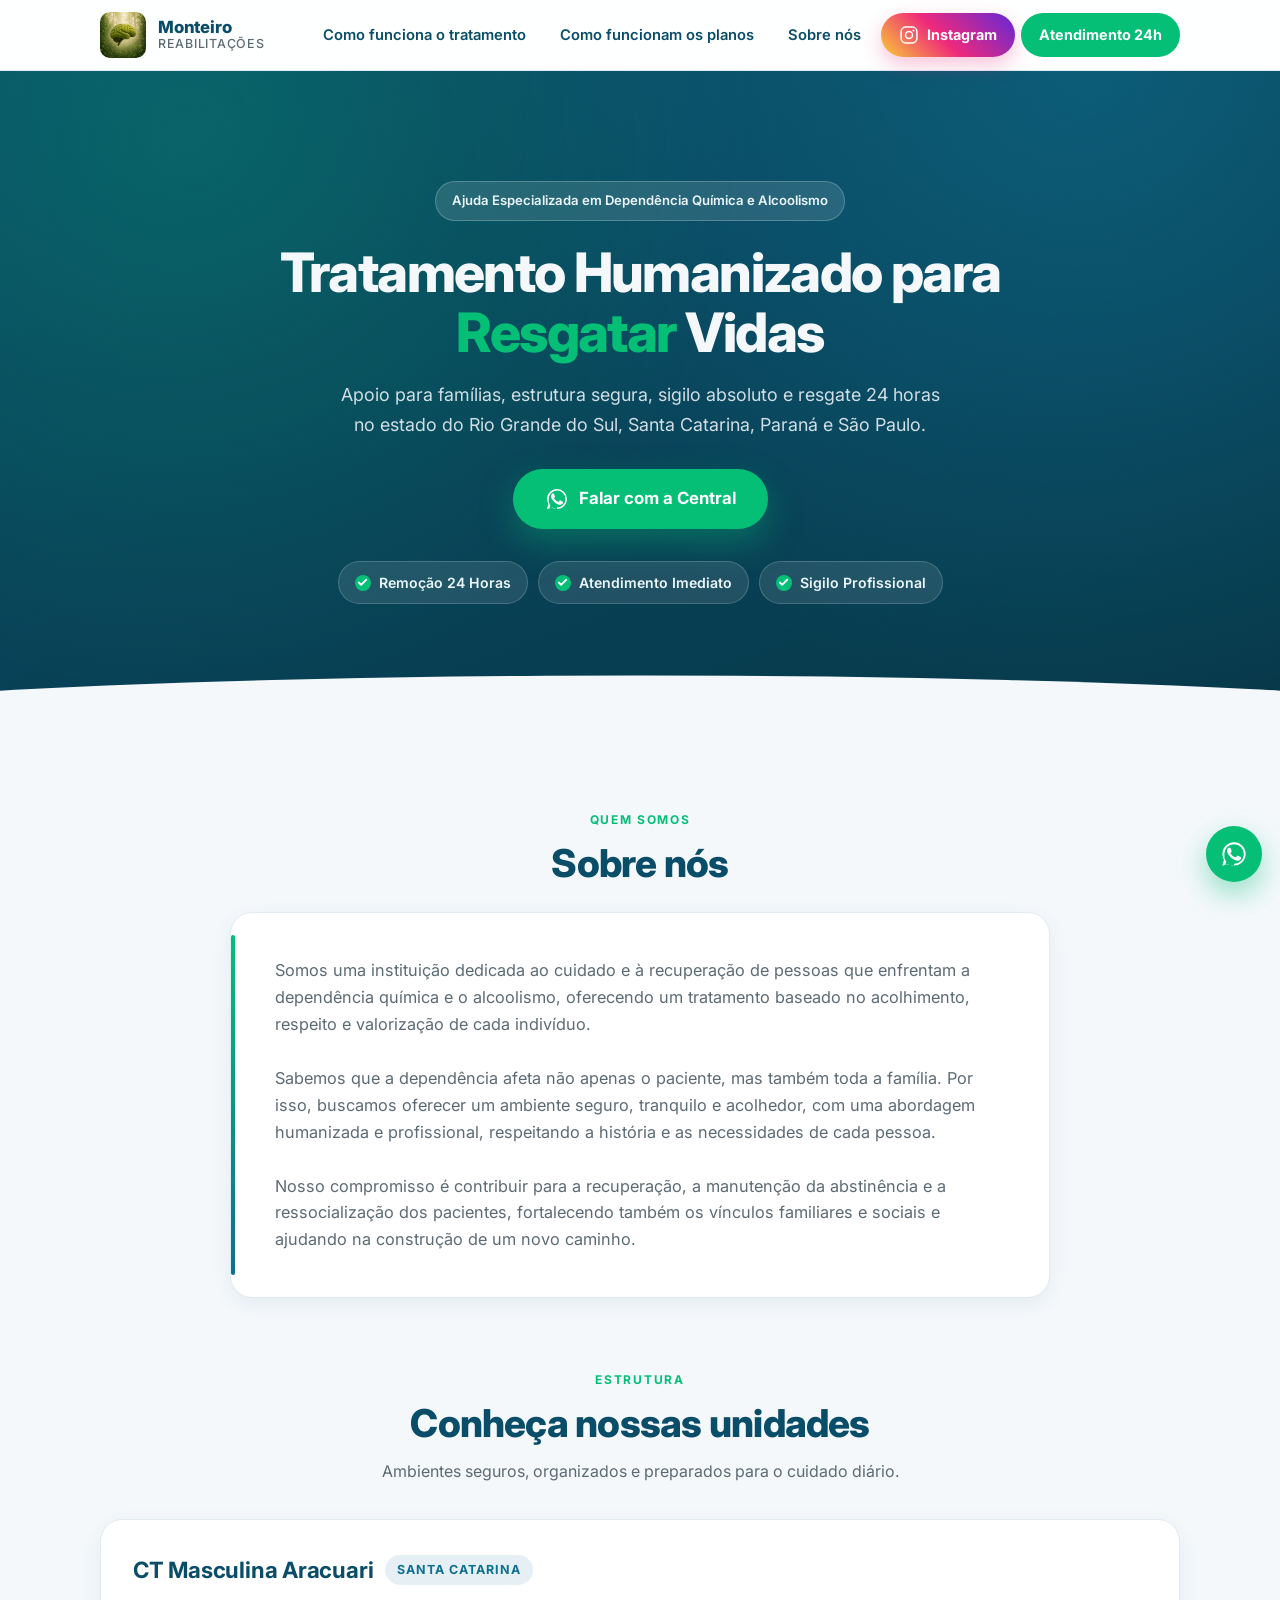
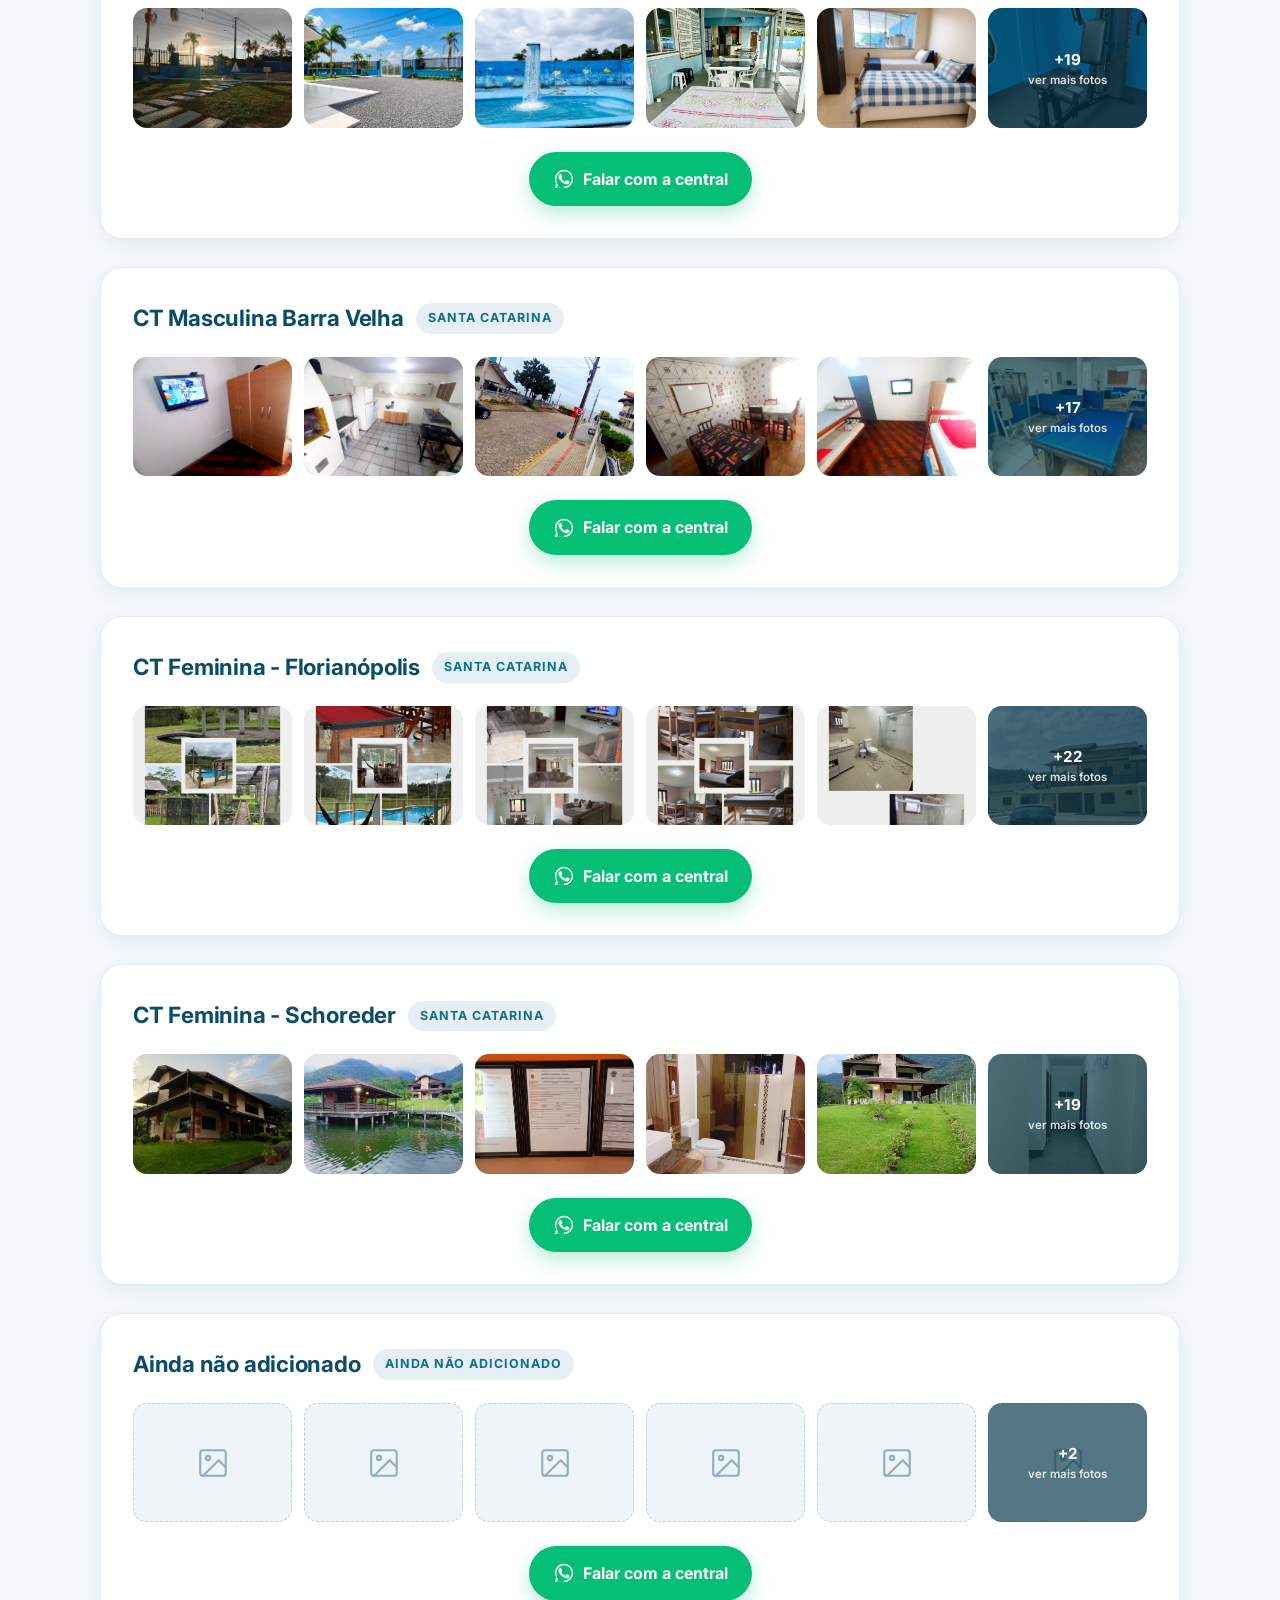
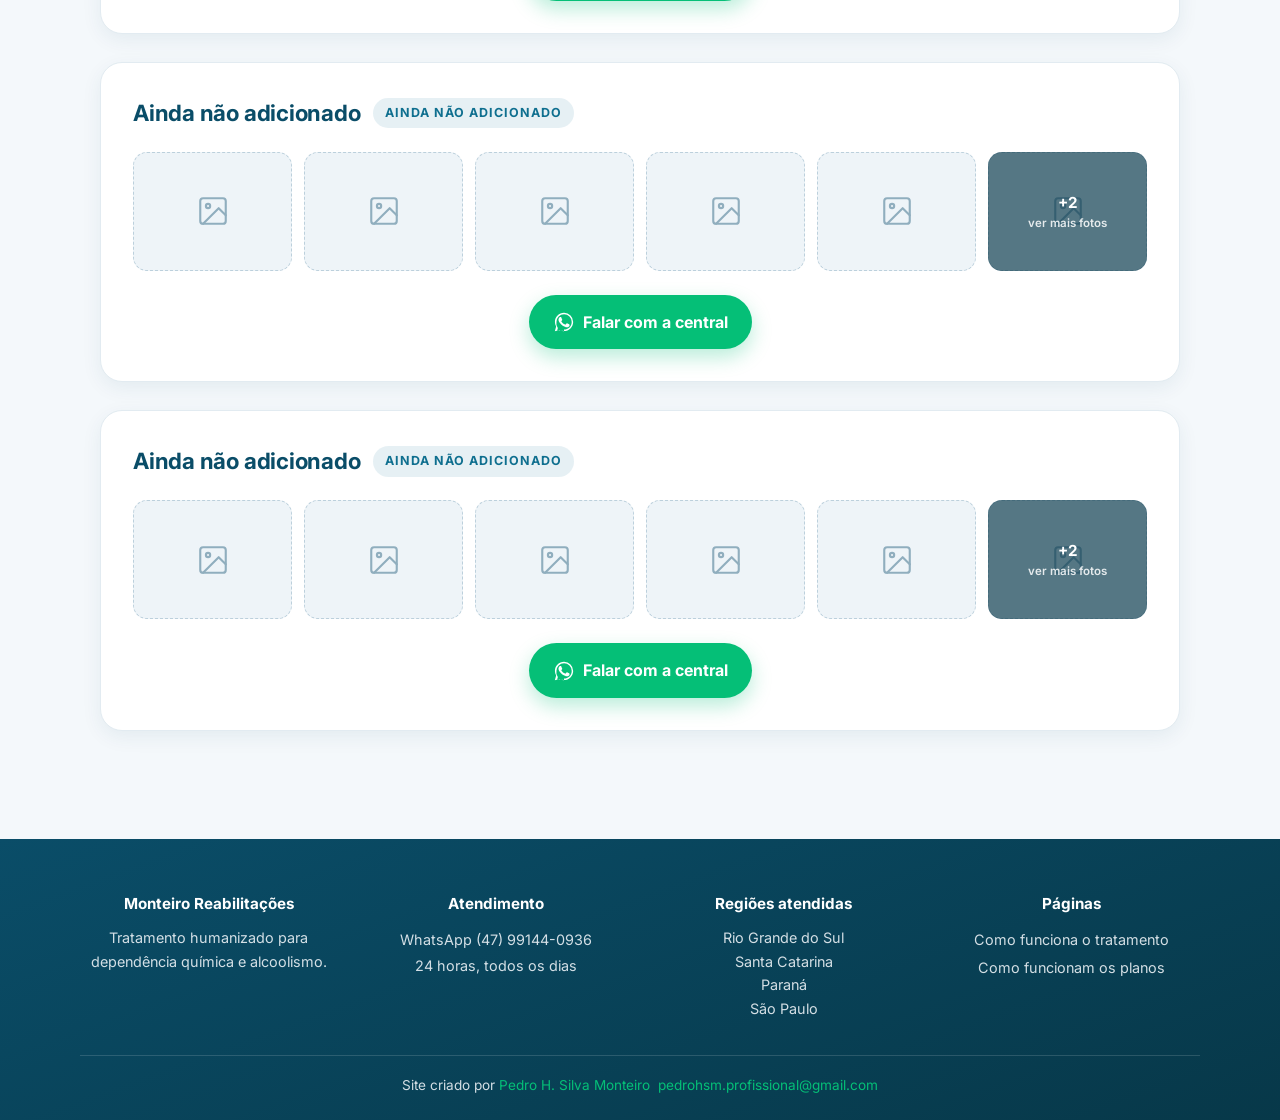
==== commit 710e31be: "Merge branch 'main' of https://github.com/hsmpedro/monteiroreabilitacoes" ====
--- a/index.html
+++ b/index.html
@@ -50,7 +50,7 @@
             <a class="botoes" href="tratamento.html">Como funciona o tratamento</a>
             <a class="botoes" href="planos.html">Como funcionam os planos</a>
             <a class="botoes" href="#sobre-nos">Sobre nós</a>
-            <a class="botao-instagram" href="https://instagram.com/" target="_blank" rel="noopener" aria-label="Instagram">
+            <a class="botao-instagram" href="https://www.instagram.com/monteiroreabilitacoes/" target="_blank" rel="noopener" aria-label="Instagram">
                     <svg width="20" height="20" viewBox="0 0 24 24" fill="none" xmlns="http://www.w3.org/2000/svg" aria-hidden="true">
                         <rect x="2.5" y="2.5" width="19" height="19" rx="5.5" stroke="currentColor" stroke-width="1.8"/>
                         <circle cx="12" cy="12" r="4.2" stroke="currentColor" stroke-width="1.8"/>
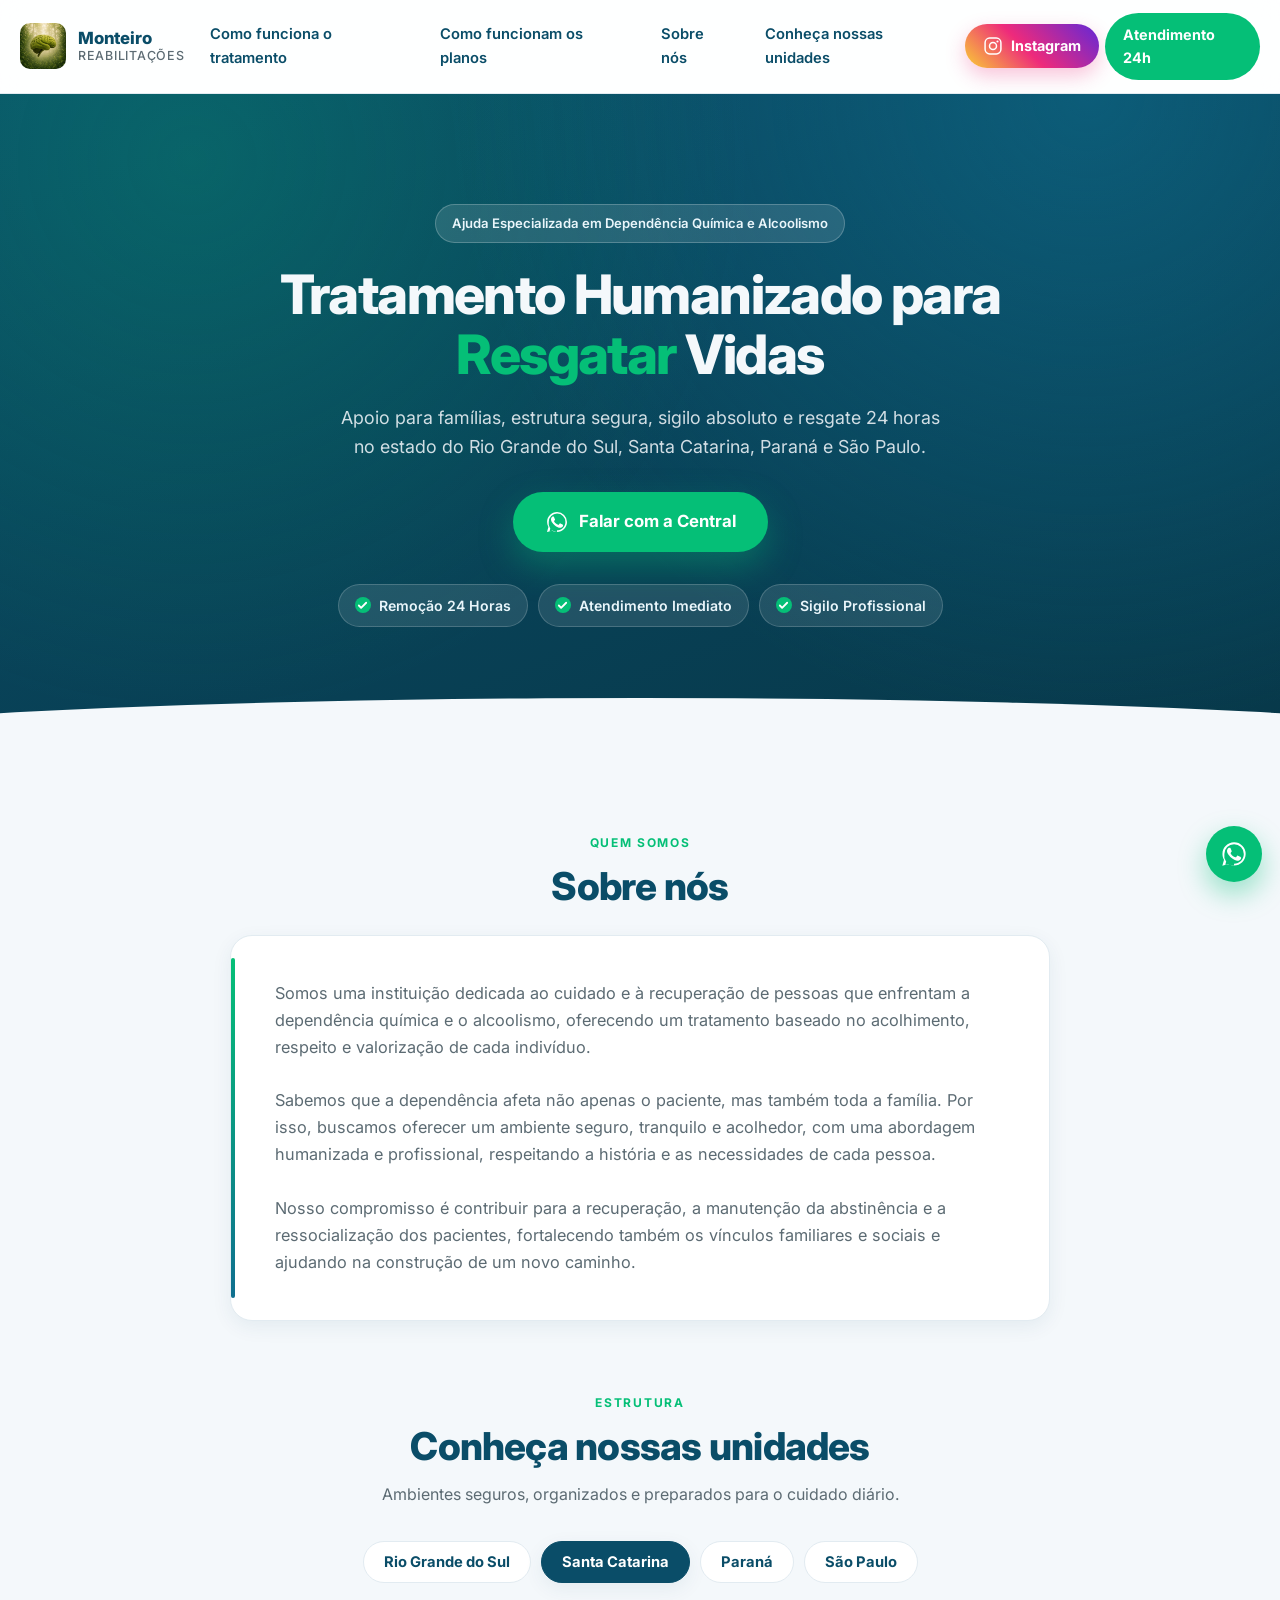
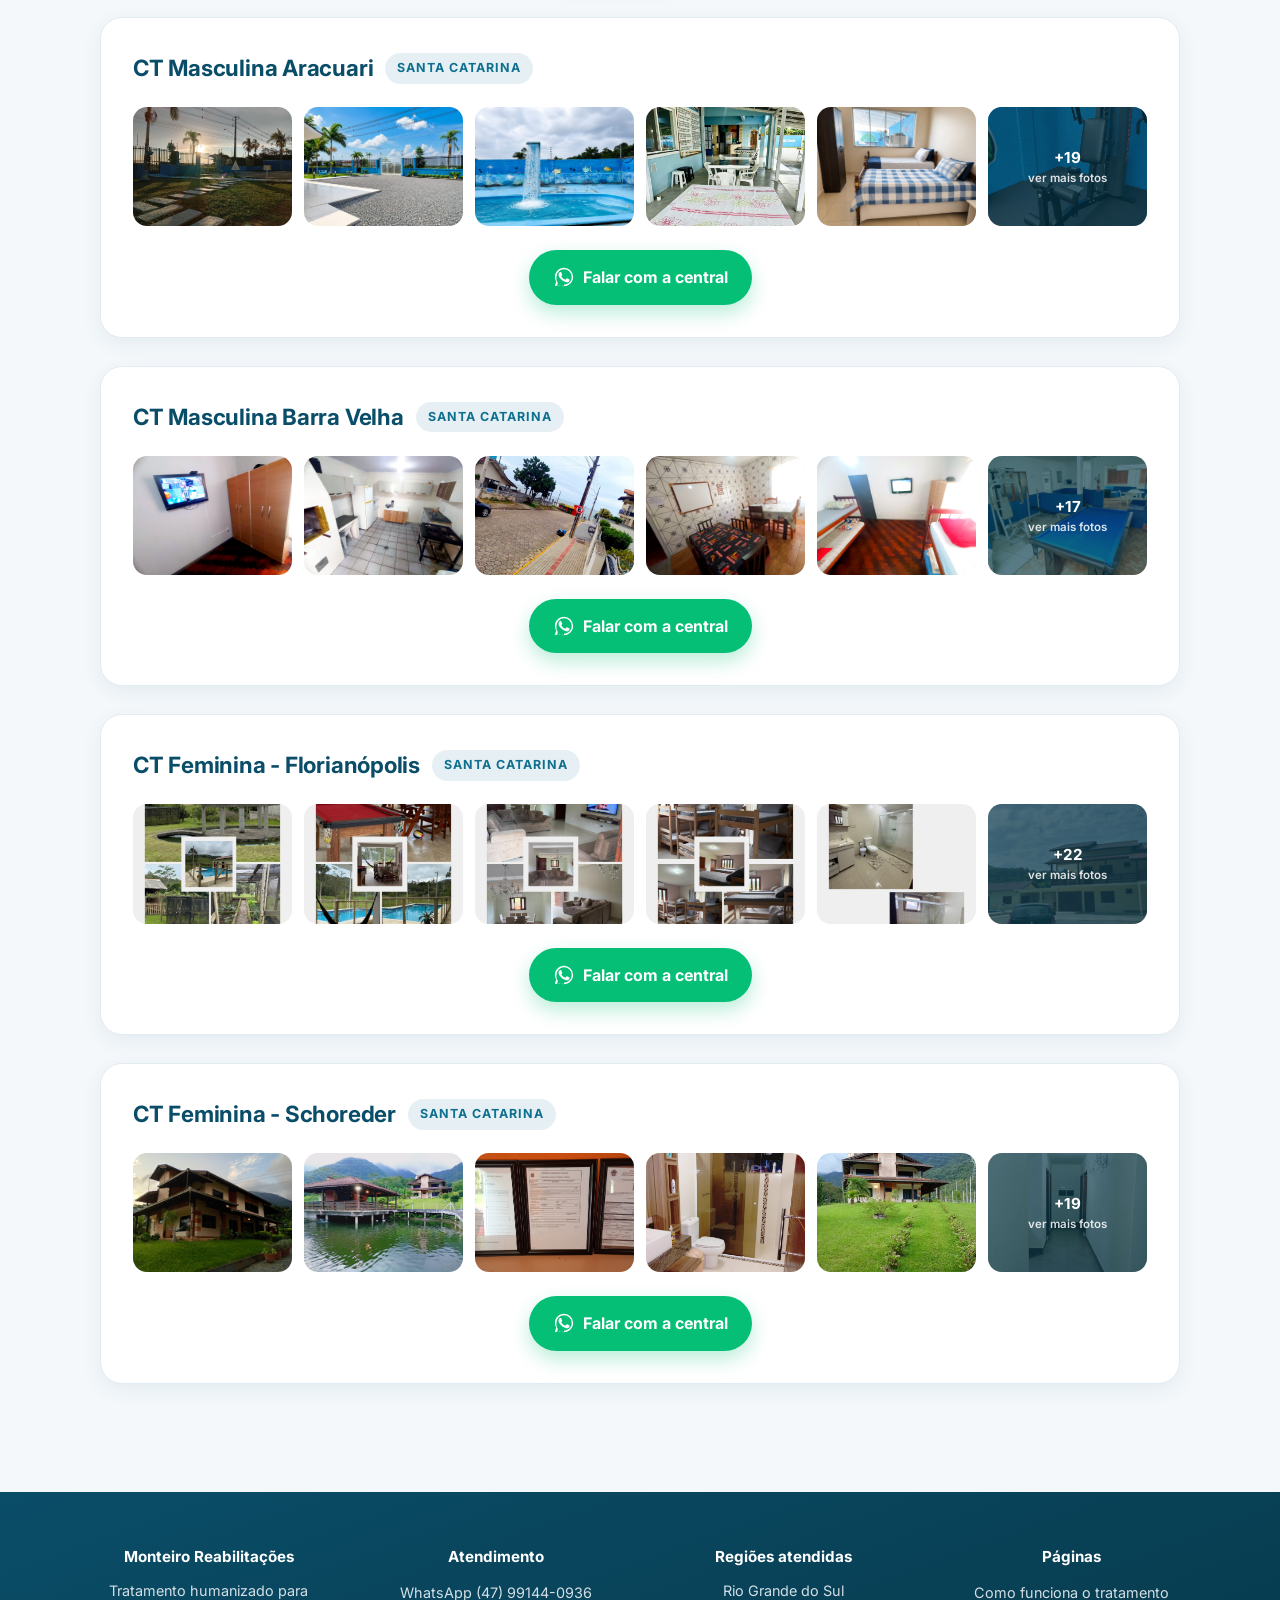
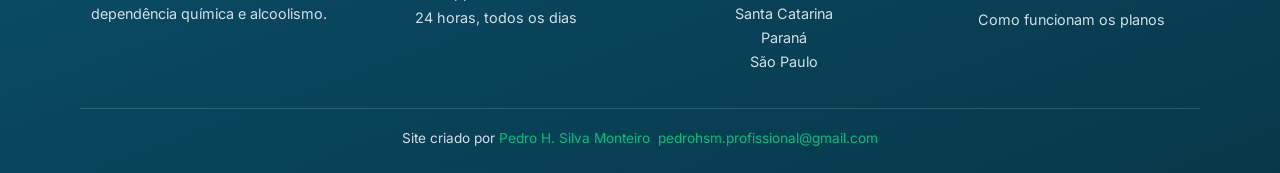
==== commit f69f3cab: "- adicao de unidades separadas por estados - adicao de botao que leva ate a parte das unidades - lar" ====
--- a/index.html
+++ b/index.html
@@ -28,6 +28,7 @@
                 <a class="botoes" href="tratamento.html">Como funciona o tratamento</a>
                 <a class="botoes" href="planos.html">Como funcionam os planos</a>
                 <a class="botoes" href="#sobre-nos">Sobre nós</a>
+                <a class="botoes" href="#unidades">Conheça nossas unidades</a>
                 <a class="botao-instagram" href="https://www.instagram.com/monteiroreabilitacoes/" target="_blank" rel="noopener" aria-label="Instagram">
                     <svg width="20" height="20" viewBox="0 0 24 24" fill="none" xmlns="http://www.w3.org/2000/svg" aria-hidden="true">
                         <rect x="2.5" y="2.5" width="19" height="19" rx="5.5" stroke="currentColor" stroke-width="1.8"/>
@@ -50,6 +51,7 @@
             <a class="botoes" href="tratamento.html">Como funciona o tratamento</a>
             <a class="botoes" href="planos.html">Como funcionam os planos</a>
             <a class="botoes" href="#sobre-nos">Sobre nós</a>
+                <a class="botoes" href="#unidades">Conheça nossas unidades</a>
             <a class="botao-instagram" href="https://www.instagram.com/monteiroreabilitacoes/" target="_blank" rel="noopener" aria-label="Instagram">
                     <svg width="20" height="20" viewBox="0 0 24 24" fill="none" xmlns="http://www.w3.org/2000/svg" aria-hidden="true">
                         <rect x="2.5" y="2.5" width="19" height="19" rx="5.5" stroke="currentColor" stroke-width="1.8"/>
@@ -101,192 +103,201 @@
             </div>
         </section>
 
-        <section class="unidades revelar">
+        <section id="unidades" class="unidades revelar">
             <span class="secao-etiqueta">Estrutura</span>
             <h2 class="titulos">Conheça nossas unidades</h2>
             <p class="subtitulo">Ambientes seguros, organizados e preparados para o cuidado diário.</p>
 
-            <article class="unidade-cartao">
+            <div class="unidades-abas" role="tablist" aria-label="Escolha o estado">
+                <button type="button" class="aba" data-aba="RS" role="tab" aria-selected="false">Rio Grande do Sul</button>
+                <button type="button" class="aba ativa" data-aba="SC" role="tab" aria-selected="true">Santa Catarina</button>
+                <button type="button" class="aba" data-aba="PR" role="tab" aria-selected="false">Paraná</button>
+                <button type="button" class="aba" data-aba="SP" role="tab" aria-selected="false">São Paulo</button>
+            </div>
+
+            <p class="unidades-vazio" hidden>Em breve novas unidades neste estado.</p>
+
+            <article class="unidade-cartao" data-estado="SC">
                 <header class="unidade-topo">
                     <h3>CT Masculina Aracuari</h3>
                     <span class="unidade-local">Santa Catarina</span>
                 </header>
 
                 <div class="unidades-img" data-visiveis="6">
-                    <img src="imagens/unidades/CT Masculina - Aracuari - SC/1.jpeg" alt="Unidade CT Masculina Aracuari - SC - foto 1" loading="lazy">
-                    <img src="imagens/unidades/CT Masculina - Aracuari - SC/2.jpeg" alt="Unidade CT Masculina Aracuari - SC - foto 2" loading="lazy">
-                    <img src="imagens/unidades/CT Masculina - Aracuari - SC/3.jpeg" alt="Unidade CT Masculina Aracuari - SC - foto 3" loading="lazy">
-                    <img src="imagens/unidades/CT Masculina - Aracuari - SC/4.jpeg" alt="Unidade CT Masculina Aracuari - SC - foto 4" loading="lazy">
-                    <img src="imagens/unidades/CT Masculina - Aracuari - SC/5.jpeg" alt="Unidade CT Masculina Aracuari - SC - foto 5" loading="lazy">
-                    <img src="imagens/unidades/CT Masculina - Aracuari - SC/6.jpeg" alt="Unidade CT Masculina Aracuari - SC - foto 6" loading="lazy">
-                    <img src="imagens/unidades/CT Masculina - Aracuari - SC/7.jpeg" alt="Unidade CT Masculina Aracuari - SC - foto 7" loading="lazy">
-                    <img src="imagens/unidades/CT Masculina - Aracuari - SC/8.jpeg" alt="Unidade CT Masculina Aracuari - SC - foto 8" loading="lazy">
-                    <img src="imagens/unidades/CT Masculina - Aracuari - SC/9.jpeg" alt="Unidade CT Masculina Aracuari - SC - foto 9" loading="lazy">
-                    <img src="imagens/unidades/CT Masculina - Aracuari - SC/10.jpeg" alt="Unidade CT Masculina Aracuari - SC - foto 10" loading="lazy">
-                    <img src="imagens/unidades/CT Masculina - Aracuari - SC/11.jpeg" alt="Unidade CT Masculina Aracuari - SC - foto 11" loading="lazy">
-                    <img src="imagens/unidades/CT Masculina - Aracuari - SC/12.jpeg" alt="Unidade CT Masculina Aracuari - SC - foto 12" loading="lazy">
-                    <img src="imagens/unidades/CT Masculina - Aracuari - SC/13.jpeg" alt="Unidade CT Masculina Aracuari - SC - foto 13" loading="lazy">
-                    <img src="imagens/unidades/CT Masculina - Aracuari - SC/14.jpeg" alt="Unidade CT Masculina Aracuari - SC - foto 14" loading="lazy">
-                    <img src="imagens/unidades/CT Masculina - Aracuari - SC/15.jpeg" alt="Unidade CT Masculina Aracuari - SC - foto 15" loading="lazy">
-                    <img src="imagens/unidades/CT Masculina - Aracuari - SC/16.jpeg" alt="Unidade CT Masculina Aracuari - SC - foto 16" loading="lazy">
-                    <img src="imagens/unidades/CT Masculina - Aracuari - SC/17.jpeg" alt="Unidade CT Masculina Aracuari - SC - foto 17" loading="lazy">
-                    <img src="imagens/unidades/CT Masculina - Aracuari - SC/18.jpeg" alt="Unidade CT Masculina Aracuari - SC - foto 18" loading="lazy">
-                    <img src="imagens/unidades/CT Masculina - Aracuari - SC/19.jpeg" alt="Unidade CT Masculina Aracuari - SC - foto 19" loading="lazy">
-                    <img src="imagens/unidades/CT Masculina - Aracuari - SC/20.jpeg" alt="Unidade CT Masculina Aracuari - SC - foto 20" loading="lazy">
-                    <img src="imagens/unidades/CT Masculina - Aracuari - SC/21.jpeg" alt="Unidade CT Masculina Aracuari - SC - foto 21" loading="lazy">
-                    <img src="imagens/unidades/CT Masculina - Aracuari - SC/22.jpeg" alt="Unidade CT Masculina Aracuari - SC - foto 22" loading="lazy">
-                    <img src="imagens/unidades/CT Masculina - Aracuari - SC/23.jpeg" alt="Unidade CT Masculina Aracuari - SC - foto 23" loading="lazy">
-                    <img src="imagens/unidades/CT Masculina - Aracuari - SC/24.jpeg" alt="Unidade CT Masculina Aracuari - SC - foto 24" loading="lazy">
-                    <img src="imagens/unidades/CT Masculina - Aracuari - SC/25.jpeg" alt="Unidade CT Masculina Aracuari - SC - foto 25" loading="lazy">
-                </div>
-
-                <div class="unidade-acoes">
-                    <a href="https://wa.me/47991440936" class="botoes-contato" target="_blank" rel="noopener">
-                        <svg width="22" height="22" viewBox="0 0 24 24" fill="none" xmlns="http://www.w3.org/2000/svg" aria-hidden="true">
-                        <path d="M17.498 14.382c-.301-.15-1.767-.867-2.04-.966-.273-.101-.473-.15-.673.15-.197.295-.771.964-.944 1.162-.175.195-.349.21-.646.075-1.666-.757-2.92-1.401-4.048-3.327-.173-.298-.018-.458.13-.606.134-.133.298-.347.446-.521.151-.172.2-.296.3-.495.099-.198.05-.372-.025-.521-.075-.148-.673-1.62-.922-2.206-.24-.579-.481-.501-.672-.51l-.573-.01c-.198 0-.52.074-.792.372-.272.296-1.04 1.016-1.04 2.479 0 1.462 1.064 2.875 1.213 3.074.149.198 2.095 3.2 5.076 4.487.709.306 1.263.489 1.694.626.712.226 1.36.194 1.872.118.571-.085 1.767-.722 2.016-1.422.247-.701.247-1.298.173-1.422-.074-.125-.272-.2-.573-.35m-5.443 7.443H12.05c-1.47 0-2.91-.397-4.167-1.144l-.299-.178-3.097.81 .825-3.013-.195-.31A8.257 8.257 0 0 1 3.75 11.95 8.35 8.35 0 0 1 12.055 3.6h.005a8.35 8.35 0 0 1 8.35 8.35c0 4.605-3.745 8.35-8.355 8.35zM12.05 2c-5.485 0-9.95 4.465-9.95 9.95 0 1.753.46 3.466 1.332 4.975L2 22l5.163-1.348A9.914 9.914 0 0 0 12.05 21.9h.005c5.483 0 9.945-4.463 9.945-9.95A9.95 9.95 0 0 0 12.05 2z" fill="currentColor"/>
-                    </svg>
-                        Falar com a central
-                    </a>
-                </div>
-            </article>
-
-            <article class="unidade-cartao">
+                    <img src="imagens/unidades/SC/CT Masculina - Aracuari - SC/1.jpeg" alt="Unidade CT Masculina Aracuari - SC - foto 1" loading="lazy">
+                    <img src="imagens/unidades/SC/CT Masculina - Aracuari - SC/2.jpeg" alt="Unidade CT Masculina Aracuari - SC - foto 2" loading="lazy">
+                    <img src="imagens/unidades/SC/CT Masculina - Aracuari - SC/3.jpeg" alt="Unidade CT Masculina Aracuari - SC - foto 3" loading="lazy">
+                    <img src="imagens/unidades/SC/CT Masculina - Aracuari - SC/4.jpeg" alt="Unidade CT Masculina Aracuari - SC - foto 4" loading="lazy">
+                    <img src="imagens/unidades/SC/CT Masculina - Aracuari - SC/5.jpeg" alt="Unidade CT Masculina Aracuari - SC - foto 5" loading="lazy">
+                    <img src="imagens/unidades/SC/CT Masculina - Aracuari - SC/6.jpeg" alt="Unidade CT Masculina Aracuari - SC - foto 6" loading="lazy">
+                    <img src="imagens/unidades/SC/CT Masculina - Aracuari - SC/7.jpeg" alt="Unidade CT Masculina Aracuari - SC - foto 7" loading="lazy">
+                    <img src="imagens/unidades/SC/CT Masculina - Aracuari - SC/8.jpeg" alt="Unidade CT Masculina Aracuari - SC - foto 8" loading="lazy">
+                    <img src="imagens/unidades/SC/CT Masculina - Aracuari - SC/9.jpeg" alt="Unidade CT Masculina Aracuari - SC - foto 9" loading="lazy">
+                    <img src="imagens/unidades/SC/CT Masculina - Aracuari - SC/10.jpeg" alt="Unidade CT Masculina Aracuari - SC - foto 10" loading="lazy">
+                    <img src="imagens/unidades/SC/CT Masculina - Aracuari - SC/11.jpeg" alt="Unidade CT Masculina Aracuari - SC - foto 11" loading="lazy">
+                    <img src="imagens/unidades/SC/CT Masculina - Aracuari - SC/12.jpeg" alt="Unidade CT Masculina Aracuari - SC - foto 12" loading="lazy">
+                    <img src="imagens/unidades/SC/CT Masculina - Aracuari - SC/13.jpeg" alt="Unidade CT Masculina Aracuari - SC - foto 13" loading="lazy">
+                    <img src="imagens/unidades/SC/CT Masculina - Aracuari - SC/14.jpeg" alt="Unidade CT Masculina Aracuari - SC - foto 14" loading="lazy">
+                    <img src="imagens/unidades/SC/CT Masculina - Aracuari - SC/15.jpeg" alt="Unidade CT Masculina Aracuari - SC - foto 15" loading="lazy">
+                    <img src="imagens/unidades/SC/CT Masculina - Aracuari - SC/16.jpeg" alt="Unidade CT Masculina Aracuari - SC - foto 16" loading="lazy">
+                    <img src="imagens/unidades/SC/CT Masculina - Aracuari - SC/17.jpeg" alt="Unidade CT Masculina Aracuari - SC - foto 17" loading="lazy">
+                    <img src="imagens/unidades/SC/CT Masculina - Aracuari - SC/18.jpeg" alt="Unidade CT Masculina Aracuari - SC - foto 18" loading="lazy">
+                    <img src="imagens/unidades/SC/CT Masculina - Aracuari - SC/19.jpeg" alt="Unidade CT Masculina Aracuari - SC - foto 19" loading="lazy">
+                    <img src="imagens/unidades/SC/CT Masculina - Aracuari - SC/20.jpeg" alt="Unidade CT Masculina Aracuari - SC - foto 20" loading="lazy">
+                    <img src="imagens/unidades/SC/CT Masculina - Aracuari - SC/21.jpeg" alt="Unidade CT Masculina Aracuari - SC - foto 21" loading="lazy">
+                    <img src="imagens/unidades/SC/CT Masculina - Aracuari - SC/22.jpeg" alt="Unidade CT Masculina Aracuari - SC - foto 22" loading="lazy">
+                    <img src="imagens/unidades/SC/CT Masculina - Aracuari - SC/23.jpeg" alt="Unidade CT Masculina Aracuari - SC - foto 23" loading="lazy">
+                    <img src="imagens/unidades/SC/CT Masculina - Aracuari - SC/24.jpeg" alt="Unidade CT Masculina Aracuari - SC - foto 24" loading="lazy">
+                    <img src="imagens/unidades/SC/CT Masculina - Aracuari - SC/25.jpeg" alt="Unidade CT Masculina Aracuari - SC - foto 25" loading="lazy">
+                </div>
+
+                <div class="unidade-acoes">
+                    <a href="https://wa.me/47991440936" class="botoes-contato" target="_blank" rel="noopener">
+                        <svg width="22" height="22" viewBox="0 0 24 24" fill="none" xmlns="http://www.w3.org/2000/svg" aria-hidden="true">
+                        <path d="M17.498 14.382c-.301-.15-1.767-.867-2.04-.966-.273-.101-.473-.15-.673.15-.197.295-.771.964-.944 1.162-.175.195-.349.21-.646.075-1.666-.757-2.92-1.401-4.048-3.327-.173-.298-.018-.458.13-.606.134-.133.298-.347.446-.521.151-.172.2-.296.3-.495.099-.198.05-.372-.025-.521-.075-.148-.673-1.62-.922-2.206-.24-.579-.481-.501-.672-.51l-.573-.01c-.198 0-.52.074-.792.372-.272.296-1.04 1.016-1.04 2.479 0 1.462 1.064 2.875 1.213 3.074.149.198 2.095 3.2 5.076 4.487.709.306 1.263.489 1.694.626.712.226 1.36.194 1.872.118.571-.085 1.767-.722 2.016-1.422.247-.701.247-1.298.173-1.422-.074-.125-.272-.2-.573-.35m-5.443 7.443H12.05c-1.47 0-2.91-.397-4.167-1.144l-.299-.178-3.097.81 .825-3.013-.195-.31A8.257 8.257 0 0 1 3.75 11.95 8.35 8.35 0 0 1 12.055 3.6h.005a8.35 8.35 0 0 1 8.35 8.35c0 4.605-3.745 8.35-8.355 8.35zM12.05 2c-5.485 0-9.95 4.465-9.95 9.95 0 1.753.46 3.466 1.332 4.975L2 22l5.163-1.348A9.914 9.914 0 0 0 12.05 21.9h.005c5.483 0 9.945-4.463 9.945-9.95A9.95 9.95 0 0 0 12.05 2z" fill="currentColor"/>
+                    </svg>
+                        Falar com a central
+                    </a>
+                </div>
+            </article>
+
+            <article class="unidade-cartao" data-estado="SC">
                 <header class="unidade-topo">
                     <h3>CT Masculina Barra Velha</h3>
                     <span class="unidade-local">Santa Catarina</span>
                 </header>
 
                 <div class="unidades-img" data-visiveis="6">
-                    <img src="imagens/unidades/CT Masculina - Barra Velha - SC/1.jpeg" alt="Unidade CT Masculina Barra Velha - SC - foto 1" loading="lazy">
-                    <img src="imagens/unidades/CT Masculina - Barra Velha - SC/2.jpeg" alt="Unidade CT Masculina Barra Velha - SC - foto 2" loading="lazy">
-                    <img src="imagens/unidades/CT Masculina - Barra Velha - SC/3.jpeg" alt="Unidade CT Masculina Barra Velha - SC - foto 3" loading="lazy">
-                    <img src="imagens/unidades/CT Masculina - Barra Velha - SC/4.jpeg" alt="Unidade CT Masculina Barra Velha - SC - foto 4" loading="lazy">
-                    <img src="imagens/unidades/CT Masculina - Barra Velha - SC/5.jpeg" alt="Unidade CT Masculina Barra Velha - SC - foto 5" loading="lazy">
-                    <img src="imagens/unidades/CT Masculina - Barra Velha - SC/6.jpeg" alt="Unidade CT Masculina Barra Velha - SC - foto 6" loading="lazy">
-                    <img src="imagens/unidades/CT Masculina - Barra Velha - SC/7.jpeg" alt="Unidade CT Masculina Barra Velha - SC - foto 7" loading="lazy">
-                    <img src="imagens/unidades/CT Masculina - Barra Velha - SC/8.jpeg" alt="Unidade CT Masculina Barra Velha - SC - foto 8" loading="lazy">
-                    <img src="imagens/unidades/CT Masculina - Barra Velha - SC/9.jpeg" alt="Unidade CT Masculina Barra Velha - SC - foto 9" loading="lazy">
-                    <img src="imagens/unidades/CT Masculina - Barra Velha - SC/10.jpeg" alt="Unidade CT Masculina Barra Velha - SC - foto 10" loading="lazy">
-                    <img src="imagens/unidades/CT Masculina - Barra Velha - SC/11.jpeg" alt="Unidade CT Masculina Barra Velha - SC - foto 11" loading="lazy">
-                    <img src="imagens/unidades/CT Masculina - Barra Velha - SC/12.jpeg" alt="Unidade CT Masculina Barra Velha - SC - foto 12" loading="lazy">
-                    <img src="imagens/unidades/CT Masculina - Barra Velha - SC/13.jpeg" alt="Unidade CT Masculina Barra Velha - SC - foto 13" loading="lazy">
-                    <img src="imagens/unidades/CT Masculina - Barra Velha - SC/14.jpeg" alt="Unidade CT Masculina Barra Velha - SC - foto 14" loading="lazy">
-                    <img src="imagens/unidades/CT Masculina - Barra Velha - SC/15.jpeg" alt="Unidade CT Masculina Barra Velha - SC - foto 15" loading="lazy">
-                    <img src="imagens/unidades/CT Masculina - Barra Velha - SC/16.jpeg" alt="Unidade CT Masculina Barra Velha - SC - foto 16" loading="lazy">
-                    <img src="imagens/unidades/CT Masculina - Barra Velha - SC/17.jpeg" alt="Unidade CT Masculina Barra Velha - SC - foto 17" loading="lazy">
-                    <img src="imagens/unidades/CT Masculina - Barra Velha - SC/18.jpeg" alt="Unidade CT Masculina Barra Velha - SC - foto 18" loading="lazy">
-                    <img src="imagens/unidades/CT Masculina - Barra Velha - SC/19.jpeg" alt="Unidade CT Masculina Barra Velha - SC - foto 19" loading="lazy">
-                    <img src="imagens/unidades/CT Masculina - Barra Velha - SC/20.jpeg" alt="Unidade CT Masculina Barra Velha - SC - foto 20" loading="lazy">
-                    <img src="imagens/unidades/CT Masculina - Barra Velha - SC/21.jpeg" alt="Unidade CT Masculina Barra Velha - SC - foto 21" loading="lazy">
-                    <img src="imagens/unidades/CT Masculina - Barra Velha - SC/22.jpeg" alt="Unidade CT Masculina Barra Velha - SC - foto 22" loading="lazy">
-                    <img src="imagens/unidades/CT Masculina - Barra Velha - SC/23.jpeg" alt="Unidade CT Masculina Barra Velha - SC - foto 23" loading="lazy">
-                </div>
-
-                <div class="unidade-acoes">
-                    <a href="https://wa.me/47991440936" class="botoes-contato" target="_blank" rel="noopener">
-                        <svg width="22" height="22" viewBox="0 0 24 24" fill="none" xmlns="http://www.w3.org/2000/svg" aria-hidden="true">
-                        <path d="M17.498 14.382c-.301-.15-1.767-.867-2.04-.966-.273-.101-.473-.15-.673.15-.197.295-.771.964-.944 1.162-.175.195-.349.21-.646.075-1.666-.757-2.92-1.401-4.048-3.327-.173-.298-.018-.458.13-.606.134-.133.298-.347.446-.521.151-.172.2-.296.3-.495.099-.198.05-.372-.025-.521-.075-.148-.673-1.62-.922-2.206-.24-.579-.481-.501-.672-.51l-.573-.01c-.198 0-.52.074-.792.372-.272.296-1.04 1.016-1.04 2.479 0 1.462 1.064 2.875 1.213 3.074.149.198 2.095 3.2 5.076 4.487.709.306 1.263.489 1.694.626.712.226 1.36.194 1.872.118.571-.085 1.767-.722 2.016-1.422.247-.701.247-1.298.173-1.422-.074-.125-.272-.2-.573-.35m-5.443 7.443H12.05c-1.47 0-2.91-.397-4.167-1.144l-.299-.178-3.097.81 .825-3.013-.195-.31A8.257 8.257 0 0 1 3.75 11.95 8.35 8.35 0 0 1 12.055 3.6h.005a8.35 8.35 0 0 1 8.35 8.35c0 4.605-3.745 8.35-8.355 8.35zM12.05 2c-5.485 0-9.95 4.465-9.95 9.95 0 1.753.46 3.466 1.332 4.975L2 22l5.163-1.348A9.914 9.914 0 0 0 12.05 21.9h.005c5.483 0 9.945-4.463 9.945-9.95A9.95 9.95 0 0 0 12.05 2z" fill="currentColor"/>
-                    </svg>
-                        Falar com a central
-                    </a>
-                </div>
-            </article>
-
-            <article class="unidade-cartao">
+                    <img src="imagens/unidades/SC/CT Masculina - Barra Velha - SC/1.jpeg" alt="Unidade CT Masculina Barra Velha - SC - foto 1" loading="lazy">
+                    <img src="imagens/unidades/SC/CT Masculina - Barra Velha - SC/2.jpeg" alt="Unidade CT Masculina Barra Velha - SC - foto 2" loading="lazy">
+                    <img src="imagens/unidades/SC/CT Masculina - Barra Velha - SC/3.jpeg" alt="Unidade CT Masculina Barra Velha - SC - foto 3" loading="lazy">
+                    <img src="imagens/unidades/SC/CT Masculina - Barra Velha - SC/4.jpeg" alt="Unidade CT Masculina Barra Velha - SC - foto 4" loading="lazy">
+                    <img src="imagens/unidades/SC/CT Masculina - Barra Velha - SC/5.jpeg" alt="Unidade CT Masculina Barra Velha - SC - foto 5" loading="lazy">
+                    <img src="imagens/unidades/SC/CT Masculina - Barra Velha - SC/6.jpeg" alt="Unidade CT Masculina Barra Velha - SC - foto 6" loading="lazy">
+                    <img src="imagens/unidades/SC/CT Masculina - Barra Velha - SC/7.jpeg" alt="Unidade CT Masculina Barra Velha - SC - foto 7" loading="lazy">
+                    <img src="imagens/unidades/SC/CT Masculina - Barra Velha - SC/8.jpeg" alt="Unidade CT Masculina Barra Velha - SC - foto 8" loading="lazy">
+                    <img src="imagens/unidades/SC/CT Masculina - Barra Velha - SC/9.jpeg" alt="Unidade CT Masculina Barra Velha - SC - foto 9" loading="lazy">
+                    <img src="imagens/unidades/SC/CT Masculina - Barra Velha - SC/10.jpeg" alt="Unidade CT Masculina Barra Velha - SC - foto 10" loading="lazy">
+                    <img src="imagens/unidades/SC/CT Masculina - Barra Velha - SC/11.jpeg" alt="Unidade CT Masculina Barra Velha - SC - foto 11" loading="lazy">
+                    <img src="imagens/unidades/SC/CT Masculina - Barra Velha - SC/12.jpeg" alt="Unidade CT Masculina Barra Velha - SC - foto 12" loading="lazy">
+                    <img src="imagens/unidades/SC/CT Masculina - Barra Velha - SC/13.jpeg" alt="Unidade CT Masculina Barra Velha - SC - foto 13" loading="lazy">
+                    <img src="imagens/unidades/SC/CT Masculina - Barra Velha - SC/14.jpeg" alt="Unidade CT Masculina Barra Velha - SC - foto 14" loading="lazy">
+                    <img src="imagens/unidades/SC/CT Masculina - Barra Velha - SC/15.jpeg" alt="Unidade CT Masculina Barra Velha - SC - foto 15" loading="lazy">
+                    <img src="imagens/unidades/SC/CT Masculina - Barra Velha - SC/16.jpeg" alt="Unidade CT Masculina Barra Velha - SC - foto 16" loading="lazy">
+                    <img src="imagens/unidades/SC/CT Masculina - Barra Velha - SC/17.jpeg" alt="Unidade CT Masculina Barra Velha - SC - foto 17" loading="lazy">
+                    <img src="imagens/unidades/SC/CT Masculina - Barra Velha - SC/18.jpeg" alt="Unidade CT Masculina Barra Velha - SC - foto 18" loading="lazy">
+                    <img src="imagens/unidades/SC/CT Masculina - Barra Velha - SC/19.jpeg" alt="Unidade CT Masculina Barra Velha - SC - foto 19" loading="lazy">
+                    <img src="imagens/unidades/SC/CT Masculina - Barra Velha - SC/20.jpeg" alt="Unidade CT Masculina Barra Velha - SC - foto 20" loading="lazy">
+                    <img src="imagens/unidades/SC/CT Masculina - Barra Velha - SC/21.jpeg" alt="Unidade CT Masculina Barra Velha - SC - foto 21" loading="lazy">
+                    <img src="imagens/unidades/SC/CT Masculina - Barra Velha - SC/22.jpeg" alt="Unidade CT Masculina Barra Velha - SC - foto 22" loading="lazy">
+                    <img src="imagens/unidades/SC/CT Masculina - Barra Velha - SC/23.jpeg" alt="Unidade CT Masculina Barra Velha - SC - foto 23" loading="lazy">
+                </div>
+
+                <div class="unidade-acoes">
+                    <a href="https://wa.me/47991440936" class="botoes-contato" target="_blank" rel="noopener">
+                        <svg width="22" height="22" viewBox="0 0 24 24" fill="none" xmlns="http://www.w3.org/2000/svg" aria-hidden="true">
+                        <path d="M17.498 14.382c-.301-.15-1.767-.867-2.04-.966-.273-.101-.473-.15-.673.15-.197.295-.771.964-.944 1.162-.175.195-.349.21-.646.075-1.666-.757-2.92-1.401-4.048-3.327-.173-.298-.018-.458.13-.606.134-.133.298-.347.446-.521.151-.172.2-.296.3-.495.099-.198.05-.372-.025-.521-.075-.148-.673-1.62-.922-2.206-.24-.579-.481-.501-.672-.51l-.573-.01c-.198 0-.52.074-.792.372-.272.296-1.04 1.016-1.04 2.479 0 1.462 1.064 2.875 1.213 3.074.149.198 2.095 3.2 5.076 4.487.709.306 1.263.489 1.694.626.712.226 1.36.194 1.872.118.571-.085 1.767-.722 2.016-1.422.247-.701.247-1.298.173-1.422-.074-.125-.272-.2-.573-.35m-5.443 7.443H12.05c-1.47 0-2.91-.397-4.167-1.144l-.299-.178-3.097.81 .825-3.013-.195-.31A8.257 8.257 0 0 1 3.75 11.95 8.35 8.35 0 0 1 12.055 3.6h.005a8.35 8.35 0 0 1 8.35 8.35c0 4.605-3.745 8.35-8.355 8.35zM12.05 2c-5.485 0-9.95 4.465-9.95 9.95 0 1.753.46 3.466 1.332 4.975L2 22l5.163-1.348A9.914 9.914 0 0 0 12.05 21.9h.005c5.483 0 9.945-4.463 9.945-9.95A9.95 9.95 0 0 0 12.05 2z" fill="currentColor"/>
+                    </svg>
+                        Falar com a central
+                    </a>
+                </div>
+            </article>
+
+            <article class="unidade-cartao" data-estado="SC">
                 <header class="unidade-topo">
                     <h3>CT Feminina - Florianópolis</h3>
                     <span class="unidade-local">Santa Catarina</span>
                 </header>
 
                 <div class="unidades-img" data-visiveis="6">
-                    <img src="imagens/unidades/CT Feminina - Florianópolis - SC/1.jpeg" alt="Unidade CT Feminina - Florianópolis - SC - foto 1" loading="lazy">
-                    <img src="imagens/unidades/CT Feminina - Florianópolis - SC/2.jpeg" alt="Unidade CT Feminina - Florianópolis - SC - foto 2" loading="lazy">
-                    <img src="imagens/unidades/CT Feminina - Florianópolis - SC/3.jpeg" alt="Unidade CT Feminina - Florianópolis - SC - foto 3" loading="lazy">
-                    <img src="imagens/unidades/CT Feminina - Florianópolis - SC/4.jpeg" alt="Unidade CT Feminina - Florianópolis - SC - foto 4" loading="lazy">
-                    <img src="imagens/unidades/CT Feminina - Florianópolis - SC/5.jpeg" alt="Unidade CT Feminina - Florianópolis - SC - foto 5" loading="lazy">
-                    <img src="imagens/unidades/CT Feminina - Florianópolis - SC/6.jpeg" alt="Unidade CT Feminina - Florianópolis - SC - foto 6" loading="lazy">
-                    <img src="imagens/unidades/CT Feminina - Florianópolis - SC/7.jpeg" alt="Unidade CT Feminina - Florianópolis - SC - foto 7" loading="lazy">
-                    <img src="imagens/unidades/CT Feminina - Florianópolis - SC/8.jpeg" alt="Unidade CT Feminina - Florianópolis - SC - foto 8" loading="lazy">
-                    <img src="imagens/unidades/CT Feminina - Florianópolis - SC/9.jpeg" alt="Unidade CT Feminina - Florianópolis - SC - foto 9" loading="lazy">
-                    <img src="imagens/unidades/CT Feminina - Florianópolis - SC/10.jpeg" alt="Unidade CT Feminina - Florianópolis - SC - foto 10" loading="lazy">
-                    <img src="imagens/unidades/CT Feminina - Florianópolis - SC/11.jpeg" alt="Unidade CT Feminina - Florianópolis - SC - foto 11" loading="lazy">
-                    <img src="imagens/unidades/CT Feminina - Florianópolis - SC/12.jpeg" alt="Unidade CT Feminina - Florianópolis - SC - foto 12" loading="lazy">
-                    <img src="imagens/unidades/CT Feminina - Florianópolis - SC/13.jpeg" alt="Unidade CT Feminina - Florianópolis - SC - foto 13" loading="lazy">
-                    <img src="imagens/unidades/CT Feminina - Florianópolis - SC/14.jpeg" alt="Unidade CT Feminina - Florianópolis - SC - foto 14" loading="lazy">
-                    <img src="imagens/unidades/CT Feminina - Florianópolis - SC/15.jpeg" alt="Unidade CT Feminina - Florianópolis - SC - foto 15" loading="lazy">
-                    <img src="imagens/unidades/CT Feminina - Florianópolis - SC/16.jpeg" alt="Unidade CT Feminina - Florianópolis - SC - foto 16" loading="lazy">
-                    <img src="imagens/unidades/CT Feminina - Florianópolis - SC/17.jpeg" alt="Unidade CT Feminina - Florianópolis - SC - foto 17" loading="lazy">
-                    <img src="imagens/unidades/CT Feminina - Florianópolis - SC/18.jpeg" alt="Unidade CT Feminina - Florianópolis - SC - foto 18" loading="lazy">
-                    <img src="imagens/unidades/CT Feminina - Florianópolis - SC/19.jpeg" alt="Unidade CT Feminina - Florianópolis - SC - foto 19" loading="lazy">
-                    <img src="imagens/unidades/CT Feminina - Florianópolis - SC/20.jpeg" alt="Unidade CT Feminina - Florianópolis - SC - foto 20" loading="lazy">
-                    <img src="imagens/unidades/CT Feminina - Florianópolis - SC/21.jpeg" alt="Unidade CT Feminina - Florianópolis - SC - foto 21" loading="lazy">
-                    <img src="imagens/unidades/CT Feminina - Florianópolis - SC/22.jpeg" alt="Unidade CT Feminina - Florianópolis - SC - foto 22" loading="lazy">
-                    <img src="imagens/unidades/CT Feminina - Florianópolis - SC/23.jpeg" alt="Unidade CT Feminina - Florianópolis - SC - foto 23" loading="lazy">
-                    <img src="imagens/unidades/CT Feminina - Florianópolis - SC/24.jpeg" alt="Unidade CT Feminina - Florianópolis - SC - foto 24" loading="lazy">
-                    <img src="imagens/unidades/CT Feminina - Florianópolis - SC/25.jpeg" alt="Unidade CT Feminina - Florianópolis - SC - foto 25" loading="lazy">
-                    <img src="imagens/unidades/CT Feminina - Florianópolis - SC/26.jpeg" alt="Unidade CT Feminina - Florianópolis - SC - foto 26" loading="lazy">
-                    <img src="imagens/unidades/CT Feminina - Florianópolis - SC/27.jpeg" alt="Unidade CT Feminina - Florianópolis - SC - foto 27" loading="lazy">
-                    <img src="imagens/unidades/CT Feminina - Florianópolis - SC/28.jpeg" alt="Unidade CT Feminina - Florianópolis - SC - foto 28" loading="lazy">
-                </div>
-
-                <div class="unidade-acoes">
-                    <a href="https://wa.me/47991440936" class="botoes-contato" target="_blank" rel="noopener">
-                        <svg width="22" height="22" viewBox="0 0 24 24" fill="none" xmlns="http://www.w3.org/2000/svg" aria-hidden="true">
-                        <path d="M17.498 14.382c-.301-.15-1.767-.867-2.04-.966-.273-.101-.473-.15-.673.15-.197.295-.771.964-.944 1.162-.175.195-.349.21-.646.075-1.666-.757-2.92-1.401-4.048-3.327-.173-.298-.018-.458.13-.606.134-.133.298-.347.446-.521.151-.172.2-.296.3-.495.099-.198.05-.372-.025-.521-.075-.148-.673-1.62-.922-2.206-.24-.579-.481-.501-.672-.51l-.573-.01c-.198 0-.52.074-.792.372-.272.296-1.04 1.016-1.04 2.479 0 1.462 1.064 2.875 1.213 3.074.149.198 2.095 3.2 5.076 4.487.709.306 1.263.489 1.694.626.712.226 1.36.194 1.872.118.571-.085 1.767-.722 2.016-1.422.247-.701.247-1.298.173-1.422-.074-.125-.272-.2-.573-.35m-5.443 7.443H12.05c-1.47 0-2.91-.397-4.167-1.144l-.299-.178-3.097.81 .825-3.013-.195-.31A8.257 8.257 0 0 1 3.75 11.95 8.35 8.35 0 0 1 12.055 3.6h.005a8.35 8.35 0 0 1 8.35 8.35c0 4.605-3.745 8.35-8.355 8.35zM12.05 2c-5.485 0-9.95 4.465-9.95 9.95 0 1.753.46 3.466 1.332 4.975L2 22l5.163-1.348A9.914 9.914 0 0 0 12.05 21.9h.005c5.483 0 9.945-4.463 9.945-9.95A9.95 9.95 0 0 0 12.05 2z" fill="currentColor"/>
-                    </svg>
-                        Falar com a central
-                    </a>
-                </div>
-            </article>
-
-            <article class="unidade-cartao">
+                    <img src="imagens/unidades/SC/CT Feminina - Florianópolis - SC/1.jpeg" alt="Unidade CT Feminina - Florianópolis - SC - foto 1" loading="lazy">
+                    <img src="imagens/unidades/SC/CT Feminina - Florianópolis - SC/2.jpeg" alt="Unidade CT Feminina - Florianópolis - SC - foto 2" loading="lazy">
+                    <img src="imagens/unidades/SC/CT Feminina - Florianópolis - SC/3.jpeg" alt="Unidade CT Feminina - Florianópolis - SC - foto 3" loading="lazy">
+                    <img src="imagens/unidades/SC/CT Feminina - Florianópolis - SC/4.jpeg" alt="Unidade CT Feminina - Florianópolis - SC - foto 4" loading="lazy">
+                    <img src="imagens/unidades/SC/CT Feminina - Florianópolis - SC/5.jpeg" alt="Unidade CT Feminina - Florianópolis - SC - foto 5" loading="lazy">
+                    <img src="imagens/unidades/SC/CT Feminina - Florianópolis - SC/6.jpeg" alt="Unidade CT Feminina - Florianópolis - SC - foto 6" loading="lazy">
+                    <img src="imagens/unidades/SC/CT Feminina - Florianópolis - SC/7.jpeg" alt="Unidade CT Feminina - Florianópolis - SC - foto 7" loading="lazy">
+                    <img src="imagens/unidades/SC/CT Feminina - Florianópolis - SC/8.jpeg" alt="Unidade CT Feminina - Florianópolis - SC - foto 8" loading="lazy">
+                    <img src="imagens/unidades/SC/CT Feminina - Florianópolis - SC/9.jpeg" alt="Unidade CT Feminina - Florianópolis - SC - foto 9" loading="lazy">
+                    <img src="imagens/unidades/SC/CT Feminina - Florianópolis - SC/10.jpeg" alt="Unidade CT Feminina - Florianópolis - SC - foto 10" loading="lazy">
+                    <img src="imagens/unidades/SC/CT Feminina - Florianópolis - SC/11.jpeg" alt="Unidade CT Feminina - Florianópolis - SC - foto 11" loading="lazy">
+                    <img src="imagens/unidades/SC/CT Feminina - Florianópolis - SC/12.jpeg" alt="Unidade CT Feminina - Florianópolis - SC - foto 12" loading="lazy">
+                    <img src="imagens/unidades/SC/CT Feminina - Florianópolis - SC/13.jpeg" alt="Unidade CT Feminina - Florianópolis - SC - foto 13" loading="lazy">
+                    <img src="imagens/unidades/SC/CT Feminina - Florianópolis - SC/14.jpeg" alt="Unidade CT Feminina - Florianópolis - SC - foto 14" loading="lazy">
+                    <img src="imagens/unidades/SC/CT Feminina - Florianópolis - SC/15.jpeg" alt="Unidade CT Feminina - Florianópolis - SC - foto 15" loading="lazy">
+                    <img src="imagens/unidades/SC/CT Feminina - Florianópolis - SC/16.jpeg" alt="Unidade CT Feminina - Florianópolis - SC - foto 16" loading="lazy">
+                    <img src="imagens/unidades/SC/CT Feminina - Florianópolis - SC/17.jpeg" alt="Unidade CT Feminina - Florianópolis - SC - foto 17" loading="lazy">
+                    <img src="imagens/unidades/SC/CT Feminina - Florianópolis - SC/18.jpeg" alt="Unidade CT Feminina - Florianópolis - SC - foto 18" loading="lazy">
+                    <img src="imagens/unidades/SC/CT Feminina - Florianópolis - SC/19.jpeg" alt="Unidade CT Feminina - Florianópolis - SC - foto 19" loading="lazy">
+                    <img src="imagens/unidades/SC/CT Feminina - Florianópolis - SC/20.jpeg" alt="Unidade CT Feminina - Florianópolis - SC - foto 20" loading="lazy">
+                    <img src="imagens/unidades/SC/CT Feminina - Florianópolis - SC/21.jpeg" alt="Unidade CT Feminina - Florianópolis - SC - foto 21" loading="lazy">
+                    <img src="imagens/unidades/SC/CT Feminina - Florianópolis - SC/22.jpeg" alt="Unidade CT Feminina - Florianópolis - SC - foto 22" loading="lazy">
+                    <img src="imagens/unidades/SC/CT Feminina - Florianópolis - SC/23.jpeg" alt="Unidade CT Feminina - Florianópolis - SC - foto 23" loading="lazy">
+                    <img src="imagens/unidades/SC/CT Feminina - Florianópolis - SC/24.jpeg" alt="Unidade CT Feminina - Florianópolis - SC - foto 24" loading="lazy">
+                    <img src="imagens/unidades/SC/CT Feminina - Florianópolis - SC/25.jpeg" alt="Unidade CT Feminina - Florianópolis - SC - foto 25" loading="lazy">
+                    <img src="imagens/unidades/SC/CT Feminina - Florianópolis - SC/26.jpeg" alt="Unidade CT Feminina - Florianópolis - SC - foto 26" loading="lazy">
+                    <img src="imagens/unidades/SC/CT Feminina - Florianópolis - SC/27.jpeg" alt="Unidade CT Feminina - Florianópolis - SC - foto 27" loading="lazy">
+                    <img src="imagens/unidades/SC/CT Feminina - Florianópolis - SC/28.jpeg" alt="Unidade CT Feminina - Florianópolis - SC - foto 28" loading="lazy">
+                </div>
+
+                <div class="unidade-acoes">
+                    <a href="https://wa.me/47991440936" class="botoes-contato" target="_blank" rel="noopener">
+                        <svg width="22" height="22" viewBox="0 0 24 24" fill="none" xmlns="http://www.w3.org/2000/svg" aria-hidden="true">
+                        <path d="M17.498 14.382c-.301-.15-1.767-.867-2.04-.966-.273-.101-.473-.15-.673.15-.197.295-.771.964-.944 1.162-.175.195-.349.21-.646.075-1.666-.757-2.92-1.401-4.048-3.327-.173-.298-.018-.458.13-.606.134-.133.298-.347.446-.521.151-.172.2-.296.3-.495.099-.198.05-.372-.025-.521-.075-.148-.673-1.62-.922-2.206-.24-.579-.481-.501-.672-.51l-.573-.01c-.198 0-.52.074-.792.372-.272.296-1.04 1.016-1.04 2.479 0 1.462 1.064 2.875 1.213 3.074.149.198 2.095 3.2 5.076 4.487.709.306 1.263.489 1.694.626.712.226 1.36.194 1.872.118.571-.085 1.767-.722 2.016-1.422.247-.701.247-1.298.173-1.422-.074-.125-.272-.2-.573-.35m-5.443 7.443H12.05c-1.47 0-2.91-.397-4.167-1.144l-.299-.178-3.097.81 .825-3.013-.195-.31A8.257 8.257 0 0 1 3.75 11.95 8.35 8.35 0 0 1 12.055 3.6h.005a8.35 8.35 0 0 1 8.35 8.35c0 4.605-3.745 8.35-8.355 8.35zM12.05 2c-5.485 0-9.95 4.465-9.95 9.95 0 1.753.46 3.466 1.332 4.975L2 22l5.163-1.348A9.914 9.914 0 0 0 12.05 21.9h.005c5.483 0 9.945-4.463 9.945-9.95A9.95 9.95 0 0 0 12.05 2z" fill="currentColor"/>
+                    </svg>
+                        Falar com a central
+                    </a>
+                </div>
+            </article>
+
+            <article class="unidade-cartao" data-estado="SC">
                 <header class="unidade-topo">
                     <h3>CT Feminina - Schoreder</h3>
                     <span class="unidade-local">Santa Catarina</span>
                 </header>
 
                 <div class="unidades-img" data-visiveis="6">
-                    <img src="imagens/unidades/CT Feminina - Schoreder - SC/1.jpeg" alt="Unidade CT Feminina - Schoreder - SC - foto 1" loading="lazy">
-                    <img src="imagens/unidades/CT Feminina - Schoreder - SC/2.jpeg" alt="Unidade CT Feminina - Schoreder - SC - foto 2" loading="lazy">
-                    <img src="imagens/unidades/CT Feminina - Schoreder - SC/3.jpeg" alt="Unidade CT Feminina - Schoreder - SC - foto 3" loading="lazy">
-                    <img src="imagens/unidades/CT Feminina - Schoreder - SC/4.jpeg" alt="Unidade CT Feminina - Schoreder - SC - foto 4" loading="lazy">
-                    <img src="imagens/unidades/CT Feminina - Schoreder - SC/5.jpeg" alt="Unidade CT Feminina - Schoreder - SC - foto 5" loading="lazy">
-                    <img src="imagens/unidades/CT Feminina - Schoreder - SC/6.jpeg" alt="Unidade CT Feminina - Schoreder - SC - foto 6" loading="lazy">
-                    <img src="imagens/unidades/CT Feminina - Schoreder - SC/7.jpeg" alt="Unidade CT Feminina - Schoreder - SC - foto 7" loading="lazy">
-                    <img src="imagens/unidades/CT Feminina - Schoreder - SC/8.jpeg" alt="Unidade CT Feminina - Schoreder - SC - foto 8" loading="lazy">
-                    <img src="imagens/unidades/CT Feminina - Schoreder - SC/9.jpeg" alt="Unidade CT Feminina - Schoreder - SC - foto 9" loading="lazy">
-                    <img src="imagens/unidades/CT Feminina - Schoreder - SC/10.jpeg" alt="Unidade CT Feminina - Schoreder - SC - foto 10" loading="lazy">
-                    <img src="imagens/unidades/CT Feminina - Schoreder - SC/11.jpeg" alt="Unidade CT Feminina - Schoreder - SC - foto 11" loading="lazy">
-                    <img src="imagens/unidades/CT Feminina - Schoreder - SC/12.jpeg" alt="Unidade CT Feminina - Schoreder - SC - foto 12" loading="lazy">
-                    <img src="imagens/unidades/CT Feminina - Schoreder - SC/13.jpeg" alt="Unidade CT Feminina - Schoreder - SC - foto 13" loading="lazy">
-                    <img src="imagens/unidades/CT Feminina - Schoreder - SC/14.jpeg" alt="Unidade CT Feminina - Schoreder - SC - foto 14" loading="lazy">
-                    <img src="imagens/unidades/CT Feminina - Schoreder - SC/15.jpeg" alt="Unidade CT Feminina - Schoreder - SC - foto 15" loading="lazy">
-                    <img src="imagens/unidades/CT Feminina - Schoreder - SC/16.jpeg" alt="Unidade CT Feminina - Schoreder - SC - foto 16" loading="lazy">
-                    <img src="imagens/unidades/CT Feminina - Schoreder - SC/17.jpeg" alt="Unidade CT Feminina - Schoreder - SC - foto 17" loading="lazy">
-                    <img src="imagens/unidades/CT Feminina - Schoreder - SC/18.jpeg" alt="Unidade CT Feminina - Schoreder - SC - foto 18" loading="lazy">
-                    <img src="imagens/unidades/CT Feminina - Schoreder - SC/19.jpeg" alt="Unidade CT Feminina - Schoreder - SC - foto 19" loading="lazy">
-                    <img src="imagens/unidades/CT Feminina - Schoreder - SC/20.jpeg" alt="Unidade CT Feminina - Schoreder - SC - foto 20" loading="lazy">
-                    <img src="imagens/unidades/CT Feminina - Schoreder - SC/21.jpeg" alt="Unidade CT Feminina - Schoreder - SC - foto 21" loading="lazy">
-                    <img src="imagens/unidades/CT Feminina - Schoreder - SC/22.jpeg" alt="Unidade CT Feminina - Schoreder - SC - foto 22" loading="lazy">
-                    <img src="imagens/unidades/CT Feminina - Schoreder - SC/23.jpeg" alt="Unidade CT Feminina - Schoreder - SC - foto 23" loading="lazy">
-                    <img src="imagens/unidades/CT Feminina - Schoreder - SC/24.jpeg" alt="Unidade CT Feminina - Schoreder - SC - foto 24" loading="lazy">
-                    <img src="imagens/unidades/CT Feminina - Schoreder - SC/25.jpeg" alt="Unidade CT Feminina - Schoreder - SC - foto 25" loading="lazy">
-                </div>
-
-                <div class="unidade-acoes">
-                    <a href="https://wa.me/47991440936" class="botoes-contato" target="_blank" rel="noopener">
-                        <svg width="22" height="22" viewBox="0 0 24 24" fill="none" xmlns="http://www.w3.org/2000/svg" aria-hidden="true">
-                        <path d="M17.498 14.382c-.301-.15-1.767-.867-2.04-.966-.273-.101-.473-.15-.673.15-.197.295-.771.964-.944 1.162-.175.195-.349.21-.646.075-1.666-.757-2.92-1.401-4.048-3.327-.173-.298-.018-.458.13-.606.134-.133.298-.347.446-.521.151-.172.2-.296.3-.495.099-.198.05-.372-.025-.521-.075-.148-.673-1.62-.922-2.206-.24-.579-.481-.501-.672-.51l-.573-.01c-.198 0-.52.074-.792.372-.272.296-1.04 1.016-1.04 2.479 0 1.462 1.064 2.875 1.213 3.074.149.198 2.095 3.2 5.076 4.487.709.306 1.263.489 1.694.626.712.226 1.36.194 1.872.118.571-.085 1.767-.722 2.016-1.422.247-.701.247-1.298.173-1.422-.074-.125-.272-.2-.573-.35m-5.443 7.443H12.05c-1.47 0-2.91-.397-4.167-1.144l-.299-.178-3.097.81 .825-3.013-.195-.31A8.257 8.257 0 0 1 3.75 11.95 8.35 8.35 0 0 1 12.055 3.6h.005a8.35 8.35 0 0 1 8.35 8.35c0 4.605-3.745 8.35-8.355 8.35zM12.05 2c-5.485 0-9.95 4.465-9.95 9.95 0 1.753.46 3.466 1.332 4.975L2 22l5.163-1.348A9.914 9.914 0 0 0 12.05 21.9h.005c5.483 0 9.945-4.463 9.945-9.95A9.95 9.95 0 0 0 12.05 2z" fill="currentColor"/>
-                    </svg>
-                        Falar com a central
-                    </a>
-                </div>
-            </article>
-
-            <article class="unidade-cartao">
+                    <img src="imagens/unidades/SC/CT Feminina - Schoreder - SC/1.jpeg" alt="Unidade CT Feminina - Schoreder - SC - foto 1" loading="lazy">
+                    <img src="imagens/unidades/SC/CT Feminina - Schoreder - SC/2.jpeg" alt="Unidade CT Feminina - Schoreder - SC - foto 2" loading="lazy">
+                    <img src="imagens/unidades/SC/CT Feminina - Schoreder - SC/3.jpeg" alt="Unidade CT Feminina - Schoreder - SC - foto 3" loading="lazy">
+                    <img src="imagens/unidades/SC/CT Feminina - Schoreder - SC/4.jpeg" alt="Unidade CT Feminina - Schoreder - SC - foto 4" loading="lazy">
+                    <img src="imagens/unidades/SC/CT Feminina - Schoreder - SC/5.jpeg" alt="Unidade CT Feminina - Schoreder - SC - foto 5" loading="lazy">
+                    <img src="imagens/unidades/SC/CT Feminina - Schoreder - SC/6.jpeg" alt="Unidade CT Feminina - Schoreder - SC - foto 6" loading="lazy">
+                    <img src="imagens/unidades/SC/CT Feminina - Schoreder - SC/7.jpeg" alt="Unidade CT Feminina - Schoreder - SC - foto 7" loading="lazy">
+                    <img src="imagens/unidades/SC/CT Feminina - Schoreder - SC/8.jpeg" alt="Unidade CT Feminina - Schoreder - SC - foto 8" loading="lazy">
+                    <img src="imagens/unidades/SC/CT Feminina - Schoreder - SC/9.jpeg" alt="Unidade CT Feminina - Schoreder - SC - foto 9" loading="lazy">
+                    <img src="imagens/unidades/SC/CT Feminina - Schoreder - SC/10.jpeg" alt="Unidade CT Feminina - Schoreder - SC - foto 10" loading="lazy">
+                    <img src="imagens/unidades/SC/CT Feminina - Schoreder - SC/11.jpeg" alt="Unidade CT Feminina - Schoreder - SC - foto 11" loading="lazy">
+                    <img src="imagens/unidades/SC/CT Feminina - Schoreder - SC/12.jpeg" alt="Unidade CT Feminina - Schoreder - SC - foto 12" loading="lazy">
+                    <img src="imagens/unidades/SC/CT Feminina - Schoreder - SC/13.jpeg" alt="Unidade CT Feminina - Schoreder - SC - foto 13" loading="lazy">
+                    <img src="imagens/unidades/SC/CT Feminina - Schoreder - SC/14.jpeg" alt="Unidade CT Feminina - Schoreder - SC - foto 14" loading="lazy">
+                    <img src="imagens/unidades/SC/CT Feminina - Schoreder - SC/15.jpeg" alt="Unidade CT Feminina - Schoreder - SC - foto 15" loading="lazy">
+                    <img src="imagens/unidades/SC/CT Feminina - Schoreder - SC/16.jpeg" alt="Unidade CT Feminina - Schoreder - SC - foto 16" loading="lazy">
+                    <img src="imagens/unidades/SC/CT Feminina - Schoreder - SC/17.jpeg" alt="Unidade CT Feminina - Schoreder - SC - foto 17" loading="lazy">
+                    <img src="imagens/unidades/SC/CT Feminina - Schoreder - SC/18.jpeg" alt="Unidade CT Feminina - Schoreder - SC - foto 18" loading="lazy">
+                    <img src="imagens/unidades/SC/CT Feminina - Schoreder - SC/19.jpeg" alt="Unidade CT Feminina - Schoreder - SC - foto 19" loading="lazy">
+                    <img src="imagens/unidades/SC/CT Feminina - Schoreder - SC/20.jpeg" alt="Unidade CT Feminina - Schoreder - SC - foto 20" loading="lazy">
+                    <img src="imagens/unidades/SC/CT Feminina - Schoreder - SC/21.jpeg" alt="Unidade CT Feminina - Schoreder - SC - foto 21" loading="lazy">
+                    <img src="imagens/unidades/SC/CT Feminina - Schoreder - SC/22.jpeg" alt="Unidade CT Feminina - Schoreder - SC - foto 22" loading="lazy">
+                    <img src="imagens/unidades/SC/CT Feminina - Schoreder - SC/23.jpeg" alt="Unidade CT Feminina - Schoreder - SC - foto 23" loading="lazy">
+                    <img src="imagens/unidades/SC/CT Feminina - Schoreder - SC/24.jpeg" alt="Unidade CT Feminina - Schoreder - SC - foto 24" loading="lazy">
+                    <img src="imagens/unidades/SC/CT Feminina - Schoreder - SC/25.jpeg" alt="Unidade CT Feminina - Schoreder - SC - foto 25" loading="lazy">
+                </div>
+
+                <div class="unidade-acoes">
+                    <a href="https://wa.me/47991440936" class="botoes-contato" target="_blank" rel="noopener">
+                        <svg width="22" height="22" viewBox="0 0 24 24" fill="none" xmlns="http://www.w3.org/2000/svg" aria-hidden="true">
+                        <path d="M17.498 14.382c-.301-.15-1.767-.867-2.04-.966-.273-.101-.473-.15-.673.15-.197.295-.771.964-.944 1.162-.175.195-.349.21-.646.075-1.666-.757-2.92-1.401-4.048-3.327-.173-.298-.018-.458.13-.606.134-.133.298-.347.446-.521.151-.172.2-.296.3-.495.099-.198.05-.372-.025-.521-.075-.148-.673-1.62-.922-2.206-.24-.579-.481-.501-.672-.51l-.573-.01c-.198 0-.52.074-.792.372-.272.296-1.04 1.016-1.04 2.479 0 1.462 1.064 2.875 1.213 3.074.149.198 2.095 3.2 5.076 4.487.709.306 1.263.489 1.694.626.712.226 1.36.194 1.872.118.571-.085 1.767-.722 2.016-1.422.247-.701.247-1.298.173-1.422-.074-.125-.272-.2-.573-.35m-5.443 7.443H12.05c-1.47 0-2.91-.397-4.167-1.144l-.299-.178-3.097.81 .825-3.013-.195-.31A8.257 8.257 0 0 1 3.75 11.95 8.35 8.35 0 0 1 12.055 3.6h.005a8.35 8.35 0 0 1 8.35 8.35c0 4.605-3.745 8.35-8.355 8.35zM12.05 2c-5.485 0-9.95 4.465-9.95 9.95 0 1.753.46 3.466 1.332 4.975L2 22l5.163-1.348A9.914 9.914 0 0 0 12.05 21.9h.005c5.483 0 9.945-4.463 9.945-9.95A9.95 9.95 0 0 0 12.05 2z" fill="currentColor"/>
+                    </svg>
+                        Falar com a central
+                    </a>
+                </div>
+            </article>
+
+            <article class="unidade-cartao" data-estado="RS">
                 <header class="unidade-topo">
                     <h3>Ainda não adicionado</h3>
-                    <span class="unidade-local">Ainda não adicionado</span>
+                    <span class="unidade-local">Rio Grande do Sul</span>
                 </header>
 
                 <div class="unidades-img" data-visiveis="6">
@@ -310,10 +321,10 @@
                 </div>
             </article>
 
-            <article class="unidade-cartao">
+            <article class="unidade-cartao" data-estado="PR">
                 <header class="unidade-topo">
                     <h3>Ainda não adicionado</h3>
-                    <span class="unidade-local">Ainda não adicionado</span>
+                    <span class="unidade-local">Paraná</span>
                 </header>
 
                 <div class="unidades-img" data-visiveis="6">
@@ -337,10 +348,10 @@
                 </div>
             </article>
 
-            <article class="unidade-cartao">
+            <article class="unidade-cartao" data-estado="SP">
                 <header class="unidade-topo">
                     <h3>Ainda não adicionado</h3>
-                    <span class="unidade-local">Ainda não adicionado</span>
+                    <span class="unidade-local">São Paulo</span>
                 </header>
 
                 <div class="unidades-img" data-visiveis="6">
@@ -407,4 +418,4 @@
 
     <script src="script.js"></script>
 </body>
-</html>
+</html>
--- a/style.css
+++ b/style.css
@@ -121,7 +121,7 @@
 }
 
 .topo-conteudo {
-    max-width: var(--largura);
+    max-width: 100%;
     margin: 0 auto;
     padding: 12px 20px;
     display: flex;
@@ -761,3 +761,95 @@
         grid-template-columns: repeat(2, 1fr);
     }
 }
+
+/* ==========================================================
+   ABAS DE ESTADOS E ANIMAÇÕES DA GALERIA
+   ========================================================== */
+.unidades-abas {
+    display: flex;
+    justify-content: center;
+    flex-wrap: wrap;
+    gap: 10px;
+    max-width: var(--largura);
+    margin: 0 auto 34px;
+    padding: 0 16px;
+}
+
+.unidades-abas .aba {
+    border: 1px solid var(--cor-borda);
+    background-color: var(--cor-superficie);
+    color: var(--cor-primaria);
+    font-family: inherit;
+    font-weight: 700;
+    font-size: 0.92rem;
+    padding: 11px 20px;
+    border-radius: 999px;
+    cursor: pointer;
+    white-space: nowrap;
+    transition: background-color var(--transicao), color var(--transicao),
+        border-color var(--transicao), transform var(--transicao), box-shadow var(--transicao);
+}
+
+.unidades-abas .aba:hover {
+    border-color: var(--cor-primaria-clara);
+    transform: translateY(-2px);
+}
+
+.unidades-abas .aba.ativa {
+    background-color: var(--cor-primaria);
+    border-color: var(--cor-primaria);
+    color: #ffffff;
+    box-shadow: var(--sombra-suave);
+}
+
+.unidades-vazio {
+    text-align: center;
+    color: var(--cor-texto-suave);
+    margin-bottom: 30px;
+}
+
+.unidade-cartao[hidden] {
+    display: none;
+}
+
+.unidade-cartao.entrando {
+    animation: cartaoEntra 0.35s ease both;
+}
+
+@keyframes cartaoEntra {
+    from { opacity: 0; transform: translateY(14px); }
+    to { opacity: 1; transform: translateY(0); }
+}
+
+.unidades-img .foto.revelando {
+    animation: fotoRevela 0.42s ease both;
+}
+
+@keyframes fotoRevela {
+    from { opacity: 0; transform: translateY(12px) scale(0.97); }
+    to { opacity: 1; transform: translateY(0) scale(1); }
+}
+
+.galeria-mais.saindo {
+    opacity: 0;
+    transform: scale(0.94);
+    transition: opacity 0.2s ease, transform 0.2s ease;
+    pointer-events: none;
+}
+
+@media (max-width: 640px) {
+    .unidades-abas {
+        flex-wrap: nowrap;
+        overflow-x: auto;
+        justify-content: flex-start;
+        scrollbar-width: none;
+    }
+    .unidades-abas::-webkit-scrollbar { display: none; }
+}
+
+@media (prefers-reduced-motion: reduce) {
+    .unidade-cartao.entrando,
+    .unidades-img .foto.revelando {
+        animation: none;
+    }
+}
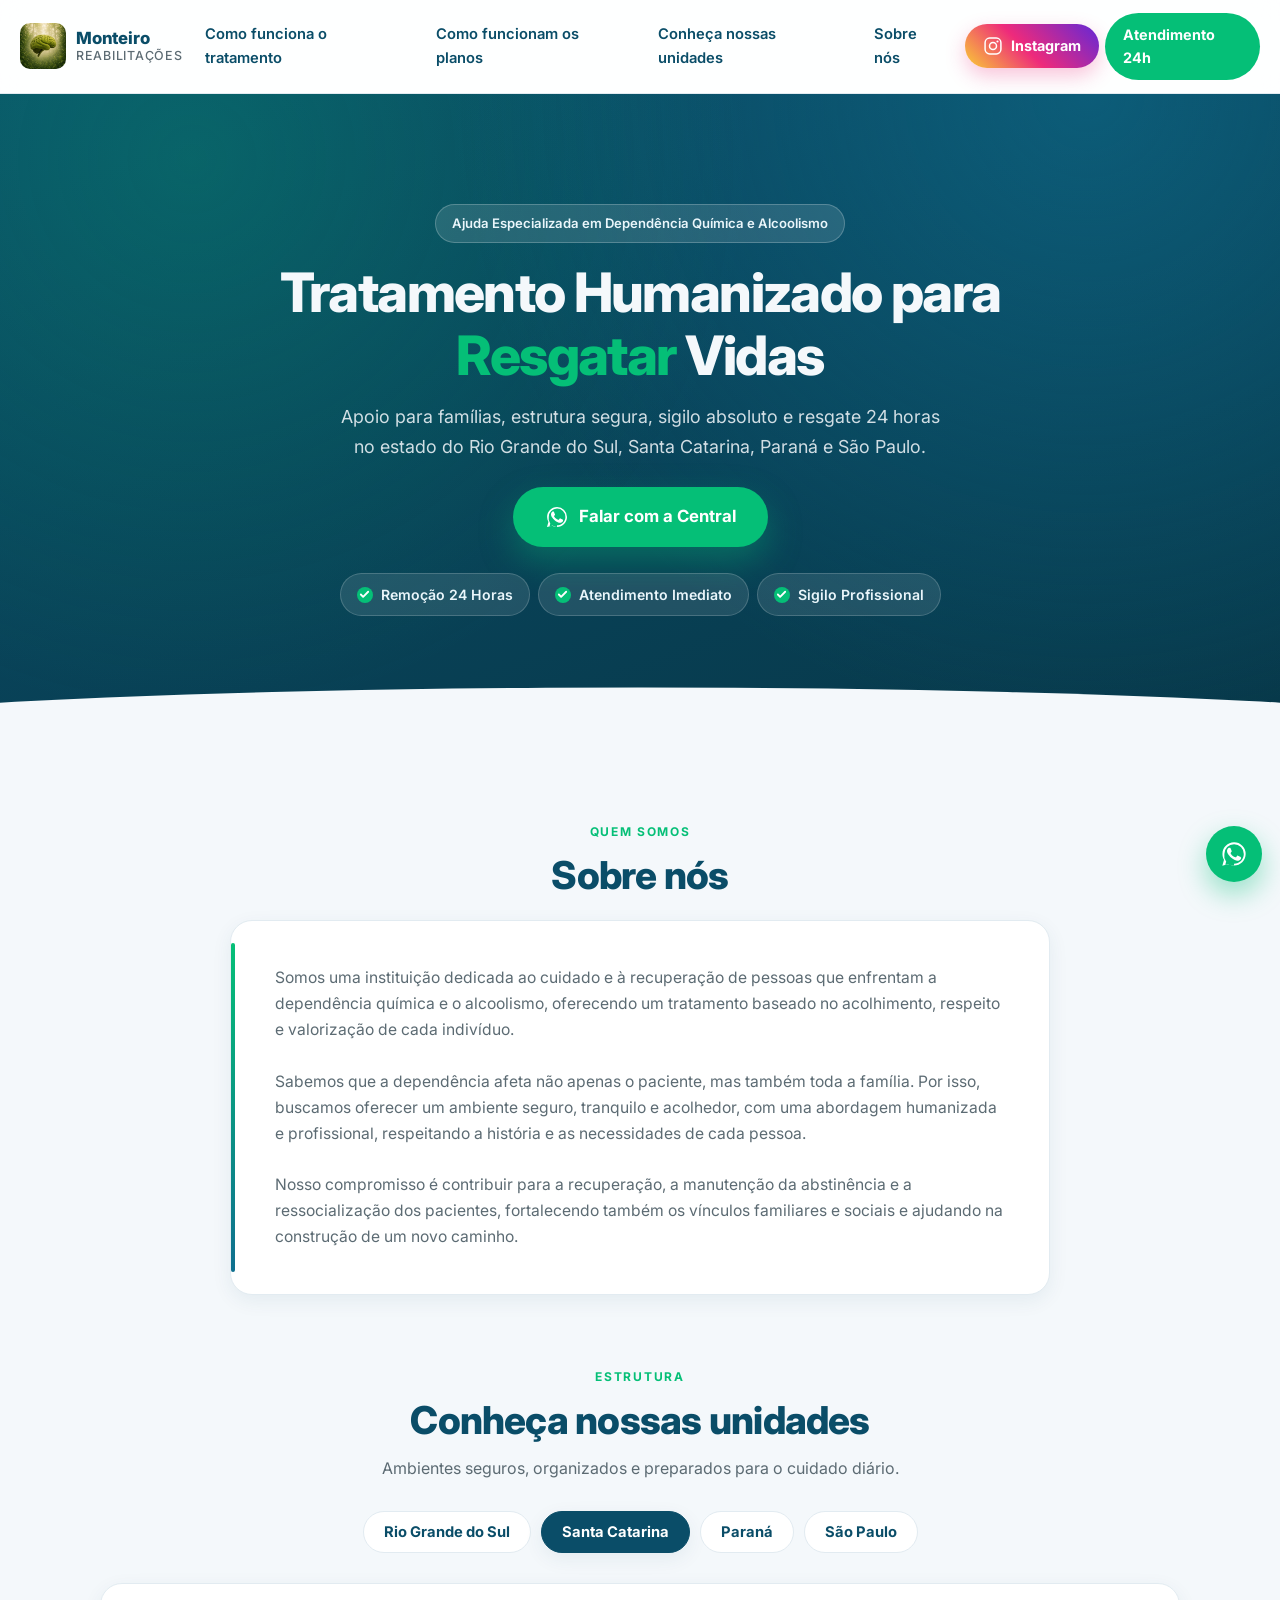
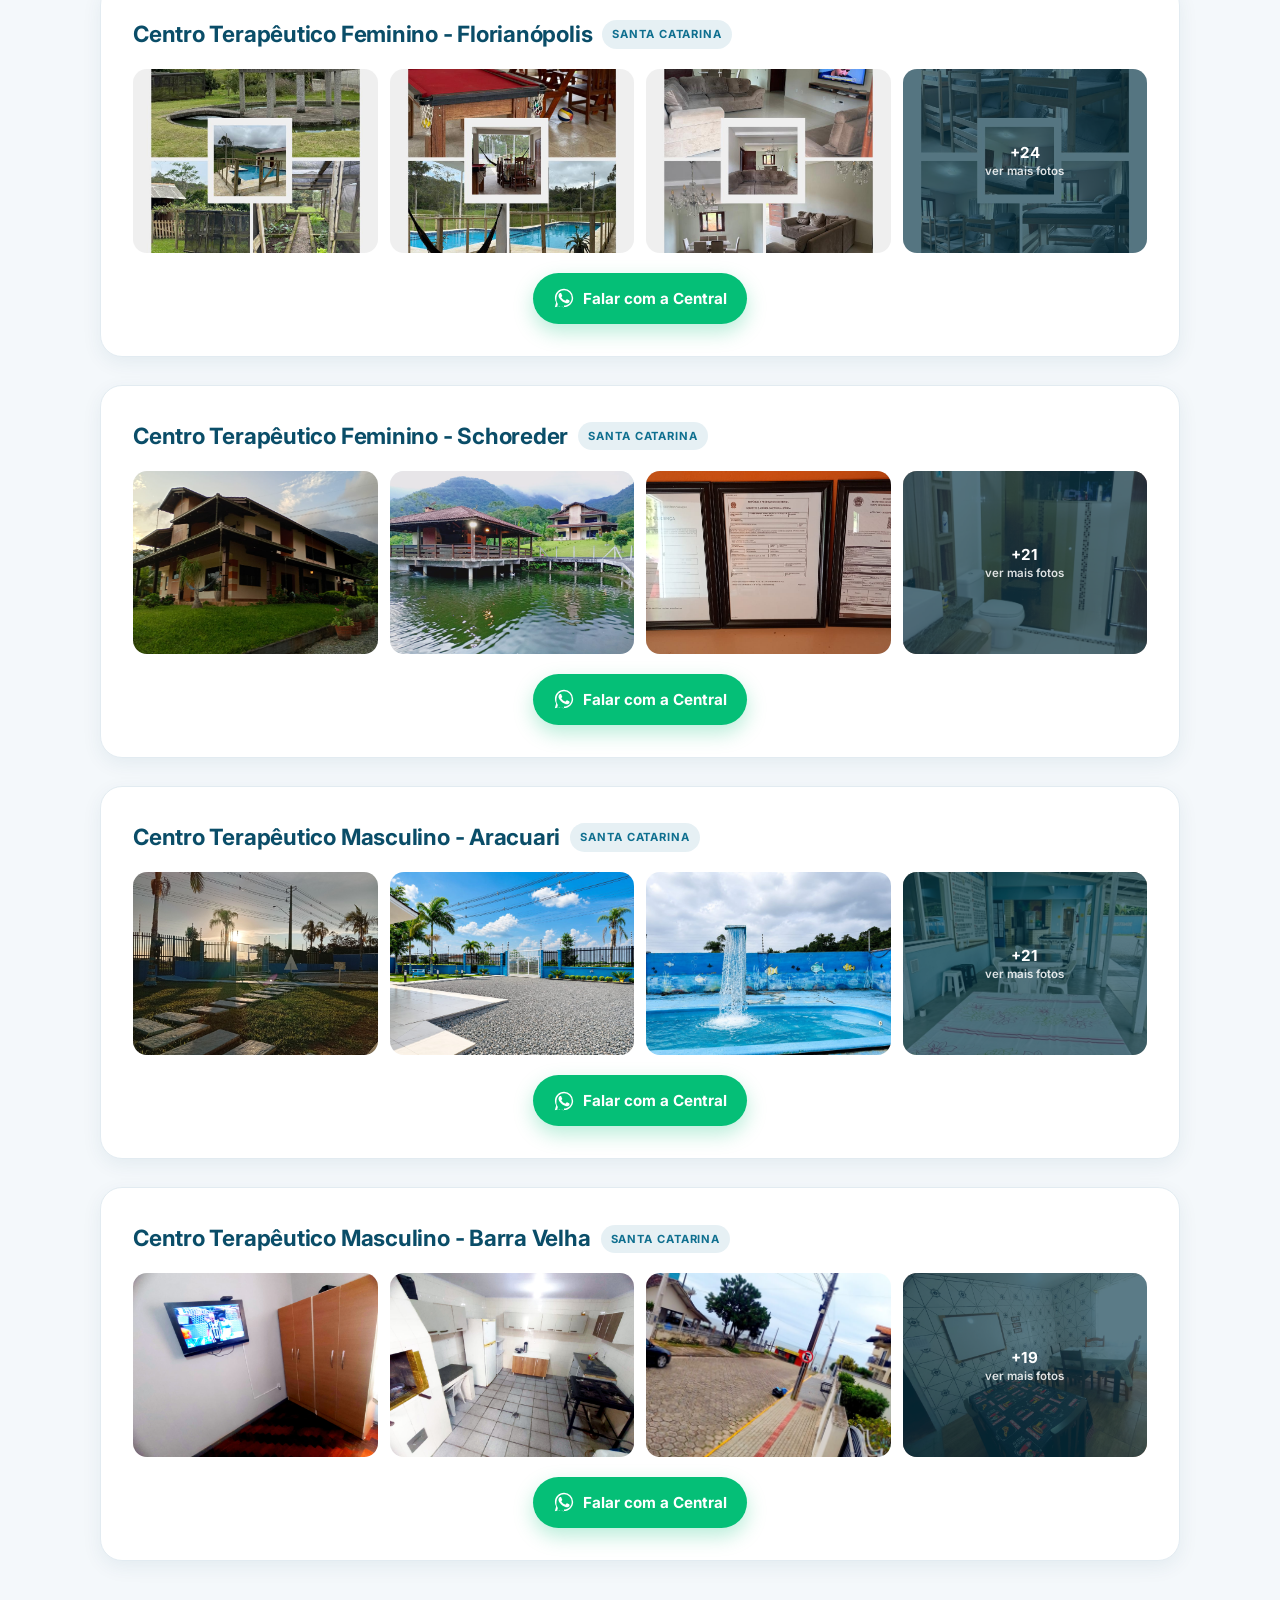
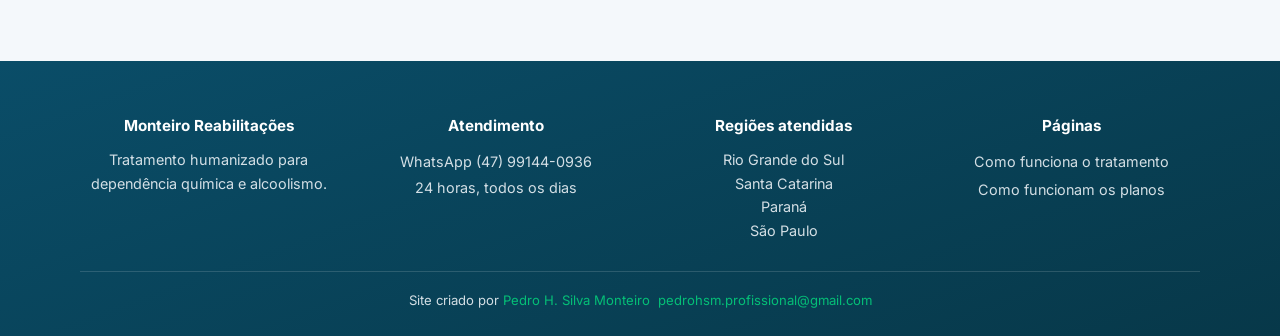
==== commit 07618dc4: "adição de mais clinicas e outros pequenos ajustes" ====
--- a/index.html
+++ b/index.html
@@ -27,8 +27,8 @@
             <nav class="nav-desktop">
                 <a class="botoes" href="tratamento.html">Como funciona o tratamento</a>
                 <a class="botoes" href="planos.html">Como funcionam os planos</a>
+                <a class="botoes" href="#unidades">Conheça nossas unidades</a>
                 <a class="botoes" href="#sobre-nos">Sobre nós</a>
-                <a class="botoes" href="#unidades">Conheça nossas unidades</a>
                 <a class="botao-instagram" href="https://www.instagram.com/monteiroreabilitacoes/" target="_blank" rel="noopener" aria-label="Instagram">
                     <svg width="20" height="20" viewBox="0 0 24 24" fill="none" xmlns="http://www.w3.org/2000/svg" aria-hidden="true">
                         <rect x="2.5" y="2.5" width="19" height="19" rx="5.5" stroke="currentColor" stroke-width="1.8"/>
@@ -50,8 +50,8 @@
         <nav id="nav-menu-hamburguer" class="nav-menu-hamburguer">
             <a class="botoes" href="tratamento.html">Como funciona o tratamento</a>
             <a class="botoes" href="planos.html">Como funcionam os planos</a>
+            <a class="botoes" href="#unidades">Conheça nossas unidades</a>
             <a class="botoes" href="#sobre-nos">Sobre nós</a>
-                <a class="botoes" href="#unidades">Conheça nossas unidades</a>
             <a class="botao-instagram" href="https://www.instagram.com/monteiroreabilitacoes/" target="_blank" rel="noopener" aria-label="Instagram">
                     <svg width="20" height="20" viewBox="0 0 24 24" fill="none" xmlns="http://www.w3.org/2000/svg" aria-hidden="true">
                         <rect x="2.5" y="2.5" width="19" height="19" rx="5.5" stroke="currentColor" stroke-width="1.8"/>
@@ -115,262 +115,636 @@
                 <button type="button" class="aba" data-aba="SP" role="tab" aria-selected="false">São Paulo</button>
             </div>
 
-            <p class="unidades-vazio" hidden>Em breve novas unidades neste estado.</p>
-
+            <!-- RIO GRANDE DO SUL -->
+            <article class="unidade-cartao" data-estado="RS">
+                <header class="unidade-topo">
+                    <h3>Centro Terapêutico Masculino - Araricá</h3>
+                    <span class="unidade-local">Rio Grande do Sul</span>
+                </header>
+
+                <div class="unidades-img" data-visiveis="4">
+                    <img src="imagens/unidades/RS/CT Masculino - Araricá - RS (Centro Vida)/1.jpg" alt="Centro Terapêutico Masculino - Araricá (Centro Vida) - Rio Grande do Sul" loading="lazy">
+                    <img src="imagens/unidades/RS/CT Masculino - Araricá - RS (Centro Vida)/2.jpg" alt="Centro Terapêutico Masculino - Araricá (Centro Vida) - Rio Grande do Sul" loading="lazy">
+                    <img src="imagens/unidades/RS/CT Masculino - Araricá - RS (Centro Vida)/3.jpg" alt="Centro Terapêutico Masculino - Araricá (Centro Vida) - Rio Grande do Sul" loading="lazy">
+                    <img src="imagens/unidades/RS/CT Masculino - Araricá - RS (Centro Vida)/4.jpg" alt="Centro Terapêutico Masculino - Araricá (Centro Vida) - Rio Grande do Sul" loading="lazy">
+                    <img src="imagens/unidades/RS/CT Masculino - Araricá - RS (Centro Vida)/5.jpg" alt="Centro Terapêutico Masculino - Araricá (Centro Vida) - Rio Grande do Sul" loading="lazy">
+                    <img src="imagens/unidades/RS/CT Masculino - Araricá - RS (Centro Vida)/6.jpg" alt="Centro Terapêutico Masculino - Araricá (Centro Vida) - Rio Grande do Sul" loading="lazy">
+                    <img src="imagens/unidades/RS/CT Masculino - Araricá - RS (Centro Vida)/7.jpg" alt="Centro Terapêutico Masculino - Araricá (Centro Vida) - Rio Grande do Sul" loading="lazy">
+                    <img src="imagens/unidades/RS/CT Masculino - Araricá - RS (Centro Vida)/8.jpg" alt="Centro Terapêutico Masculino - Araricá (Centro Vida) - Rio Grande do Sul" loading="lazy">
+                    <img src="imagens/unidades/RS/CT Masculino - Araricá - RS (Centro Vida)/9.jpg" alt="Centro Terapêutico Masculino - Araricá (Centro Vida) - Rio Grande do Sul" loading="lazy">
+                    <img src="imagens/unidades/RS/CT Masculino - Araricá - RS (Centro Vida)/10.jpg" alt="Centro Terapêutico Masculino - Araricá (Centro Vida) - Rio Grande do Sul" loading="lazy">
+                    <img src="imagens/unidades/RS/CT Masculino - Araricá - RS (Centro Vida)/11.jpg" alt="Centro Terapêutico Masculino - Araricá (Centro Vida) - Rio Grande do Sul" loading="lazy">
+                    <img src="imagens/unidades/RS/CT Masculino - Araricá - RS (Centro Vida)/12.jpg" alt="Centro Terapêutico Masculino - Araricá (Centro Vida) - Rio Grande do Sul" loading="lazy">
+                    <img src="imagens/unidades/RS/CT Masculino - Araricá - RS (Centro Vida)/13.jpg" alt="Centro Terapêutico Masculino - Araricá (Centro Vida) - Rio Grande do Sul" loading="lazy">
+                    <img src="imagens/unidades/RS/CT Masculino - Araricá - RS (Centro Vida)/14.jpg" alt="Centro Terapêutico Masculino - Araricá (Centro Vida) - Rio Grande do Sul" loading="lazy">
+                    <img src="imagens/unidades/RS/CT Masculino - Araricá - RS (Centro Vida)/15.jpg" alt="Centro Terapêutico Masculino - Araricá (Centro Vida) - Rio Grande do Sul" loading="lazy">
+                    <img src="imagens/unidades/RS/CT Masculino - Araricá - RS (Centro Vida)/16.jpg" alt="Centro Terapêutico Masculino - Araricá (Centro Vida) - Rio Grande do Sul" loading="lazy">
+                    <img src="imagens/unidades/RS/CT Masculino - Araricá - RS (Centro Vida)/17.jpg" alt="Centro Terapêutico Masculino - Araricá (Centro Vida) - Rio Grande do Sul" loading="lazy">
+                    <img src="imagens/unidades/RS/CT Masculino - Araricá - RS (Centro Vida)/18.jpg" alt="Centro Terapêutico Masculino - Araricá (Centro Vida) - Rio Grande do Sul" loading="lazy">
+                    <img src="imagens/unidades/RS/CT Masculino - Araricá - RS (Centro Vida)/19.jpg" alt="Centro Terapêutico Masculino - Araricá (Centro Vida) - Rio Grande do Sul" loading="lazy">
+                </div>
+
+                <div class="unidade-acoes">
+                    <a href="https://wa.me/47991440936" class="botoes-contato" target="_blank" rel="noopener">
+                        <svg width="22" height="22" viewBox="0 0 24 24" fill="none" xmlns="http://www.w3.org/2000/svg" aria-hidden="true">
+                        <path d="M17.498 14.382c-.301-.15-1.767-.867-2.04-.966-.273-.101-.473-.15-.673.15-.197.295-.771.964-.944 1.162-.175.195-.349.21-.646.075-1.666-.757-2.92-1.401-4.048-3.327-.173-.298-.018-.458.13-.606.134-.133.298-.347.446-.521.151-.172.2-.296.3-.495.099-.198.05-.372-.025-.521-.075-.148-.673-1.62-.922-2.206-.24-.579-.481-.501-.672-.51l-.573-.01c-.198 0-.52.074-.792.372-.272.296-1.04 1.016-1.04 2.479 0 1.462 1.064 2.875 1.213 3.074.149.198 2.095 3.2 5.076 4.487.709.306 1.263.489 1.694.626.712.226 1.36.194 1.872.118.571-.085 1.767-.722 2.016-1.422.247-.701.247-1.298.173-1.422-.074-.125-.272-.2-.573-.35m-5.443 7.443H12.05c-1.47 0-2.91-.397-4.167-1.144l-.299-.178-3.097.81 .825-3.013-.195-.31A8.257 8.257 0 0 1 3.75 11.95 8.35 8.35 0 0 1 12.055 3.6h.005a8.35 8.35 0 0 1 8.35 8.35c0 4.605-3.745 8.35-8.355 8.35zM12.05 2c-5.485 0-9.95 4.465-9.95 9.95 0 1.753.46 3.466 1.332 4.975L2 22l5.163-1.348A9.914 9.914 0 0 0 12.05 21.9h.005c5.483 0 9.945-4.463 9.945-9.95A9.95 9.95 0 0 0 12.05 2z" fill="currentColor"/>
+                    </svg>
+                        Falar com a Central
+                    </a>
+                </div>
+            </article>
+            <article class="unidade-cartao" data-estado="RS">
+                <header class="unidade-topo">
+                    <h3>Centro Terapêutico Masculino - Pelotas</h3>
+                    <span class="unidade-local">Rio Grande do Sul</span>
+                </header>
+
+                <div class="unidades-img" data-visiveis="4">
+                    <img src="imagens/unidades/RS/CT Masculino - Pelotas - RS (Complexo Terapêutico)/1.JPG" alt="Centro Terapêutico Masculino - Pelotas (Complexo Terapêutico) - Rio Grande do Sul" loading="lazy">
+                    <img src="imagens/unidades/RS/CT Masculino - Pelotas - RS (Complexo Terapêutico)/2.png" alt="Centro Terapêutico Masculino - Pelotas (Complexo Terapêutico) - Rio Grande do Sul" loading="lazy">
+                    <img src="imagens/unidades/RS/CT Masculino - Pelotas - RS (Complexo Terapêutico)/3.png" alt="Centro Terapêutico Masculino - Pelotas (Complexo Terapêutico) - Rio Grande do Sul" loading="lazy">
+                    <img src="imagens/unidades/RS/CT Masculino - Pelotas - RS (Complexo Terapêutico)/4.png" alt="Centro Terapêutico Masculino - Pelotas (Complexo Terapêutico) - Rio Grande do Sul" loading="lazy">
+                    <img src="imagens/unidades/RS/CT Masculino - Pelotas - RS (Complexo Terapêutico)/5.png" alt="Centro Terapêutico Masculino - Pelotas (Complexo Terapêutico) - Rio Grande do Sul" loading="lazy">
+                    <img src="imagens/unidades/RS/CT Masculino - Pelotas - RS (Complexo Terapêutico)/6.png" alt="Centro Terapêutico Masculino - Pelotas (Complexo Terapêutico) - Rio Grande do Sul" loading="lazy">
+                    <img src="imagens/unidades/RS/CT Masculino - Pelotas - RS (Complexo Terapêutico)/7.png" alt="Centro Terapêutico Masculino - Pelotas (Complexo Terapêutico) - Rio Grande do Sul" loading="lazy">
+                    <img src="imagens/unidades/RS/CT Masculino - Pelotas - RS (Complexo Terapêutico)/8.png" alt="Centro Terapêutico Masculino - Pelotas (Complexo Terapêutico) - Rio Grande do Sul" loading="lazy">
+                    <img src="imagens/unidades/RS/CT Masculino - Pelotas - RS (Complexo Terapêutico)/9.jpg" alt="Centro Terapêutico Masculino - Pelotas (Complexo Terapêutico) - Rio Grande do Sul" loading="lazy">
+                    <img src="imagens/unidades/RS/CT Masculino - Pelotas - RS (Complexo Terapêutico)/10.jpg" alt="Centro Terapêutico Masculino - Pelotas (Complexo Terapêutico) - Rio Grande do Sul" loading="lazy">
+                    <img src="imagens/unidades/RS/CT Masculino - Pelotas - RS (Complexo Terapêutico)/11.jpg" alt="Centro Terapêutico Masculino - Pelotas (Complexo Terapêutico) - Rio Grande do Sul" loading="lazy">
+                    <img src="imagens/unidades/RS/CT Masculino - Pelotas - RS (Complexo Terapêutico)/12.jpg" alt="Centro Terapêutico Masculino - Pelotas (Complexo Terapêutico) - Rio Grande do Sul" loading="lazy">
+                    <img src="imagens/unidades/RS/CT Masculino - Pelotas - RS (Complexo Terapêutico)/13.jpg" alt="Centro Terapêutico Masculino - Pelotas (Complexo Terapêutico) - Rio Grande do Sul" loading="lazy">
+                    <img src="imagens/unidades/RS/CT Masculino - Pelotas - RS (Complexo Terapêutico)/14.jpg" alt="Centro Terapêutico Masculino - Pelotas (Complexo Terapêutico) - Rio Grande do Sul" loading="lazy">
+                    <img src="imagens/unidades/RS/CT Masculino - Pelotas - RS (Complexo Terapêutico)/15.jpg" alt="Centro Terapêutico Masculino - Pelotas (Complexo Terapêutico) - Rio Grande do Sul" loading="lazy">
+                    <img src="imagens/unidades/RS/CT Masculino - Pelotas - RS (Complexo Terapêutico)/16.jpg" alt="Centro Terapêutico Masculino - Pelotas (Complexo Terapêutico) - Rio Grande do Sul" loading="lazy">
+                    <img src="imagens/unidades/RS/CT Masculino - Pelotas - RS (Complexo Terapêutico)/17.jpg" alt="Centro Terapêutico Masculino - Pelotas (Complexo Terapêutico) - Rio Grande do Sul" loading="lazy">
+                    <img src="imagens/unidades/RS/CT Masculino - Pelotas - RS (Complexo Terapêutico)/18.png" alt="Centro Terapêutico Masculino - Pelotas (Complexo Terapêutico) - Rio Grande do Sul" loading="lazy">
+                    <img src="imagens/unidades/RS/CT Masculino - Pelotas - RS (Complexo Terapêutico)/19.png" alt="Centro Terapêutico Masculino - Pelotas (Complexo Terapêutico) - Rio Grande do Sul" loading="lazy">
+                    <img src="imagens/unidades/RS/CT Masculino - Pelotas - RS (Complexo Terapêutico)/20.png" alt="Centro Terapêutico Masculino - Pelotas (Complexo Terapêutico) - Rio Grande do Sul" loading="lazy">
+                    <img src="imagens/unidades/RS/CT Masculino - Pelotas - RS (Complexo Terapêutico)/21.png" alt="Centro Terapêutico Masculino - Pelotas (Complexo Terapêutico) - Rio Grande do Sul" loading="lazy">
+                    <img src="imagens/unidades/RS/CT Masculino - Pelotas - RS (Complexo Terapêutico)/22.png" alt="Centro Terapêutico Masculino - Pelotas (Complexo Terapêutico) - Rio Grande do Sul" loading="lazy">
+                    <img src="imagens/unidades/RS/CT Masculino - Pelotas - RS (Complexo Terapêutico)/23.png" alt="Centro Terapêutico Masculino - Pelotas (Complexo Terapêutico) - Rio Grande do Sul" loading="lazy">
+                    <img src="imagens/unidades/RS/CT Masculino - Pelotas - RS (Complexo Terapêutico)/24.png" alt="Centro Terapêutico Masculino - Pelotas (Complexo Terapêutico) - Rio Grande do Sul" loading="lazy">
+                    <img src="imagens/unidades/RS/CT Masculino - Pelotas - RS (Complexo Terapêutico)/25.png" alt="Centro Terapêutico Masculino - Pelotas (Complexo Terapêutico) - Rio Grande do Sul" loading="lazy">
+                    <img src="imagens/unidades/RS/CT Masculino - Pelotas - RS (Complexo Terapêutico)/26.png" alt="Centro Terapêutico Masculino - Pelotas (Complexo Terapêutico) - Rio Grande do Sul" loading="lazy">
+                    <img src="imagens/unidades/RS/CT Masculino - Pelotas - RS (Complexo Terapêutico)/27.png" alt="Centro Terapêutico Masculino - Pelotas (Complexo Terapêutico) - Rio Grande do Sul" loading="lazy">
+                    <img src="imagens/unidades/RS/CT Masculino - Pelotas - RS (Complexo Terapêutico)/29.png" alt="Centro Terapêutico Masculino - Pelotas (Complexo Terapêutico) - Rio Grande do Sul" loading="lazy">
+                </div>
+
+                <div class="unidade-acoes">
+                    <a href="https://wa.me/47991440936" class="botoes-contato" target="_blank" rel="noopener">
+                        <svg width="22" height="22" viewBox="0 0 24 24" fill="none" xmlns="http://www.w3.org/2000/svg" aria-hidden="true">
+                        <path d="M17.498 14.382c-.301-.15-1.767-.867-2.04-.966-.273-.101-.473-.15-.673.15-.197.295-.771.964-.944 1.162-.175.195-.349.21-.646.075-1.666-.757-2.92-1.401-4.048-3.327-.173-.298-.018-.458.13-.606.134-.133.298-.347.446-.521.151-.172.2-.296.3-.495.099-.198.05-.372-.025-.521-.075-.148-.673-1.62-.922-2.206-.24-.579-.481-.501-.672-.51l-.573-.01c-.198 0-.52.074-.792.372-.272.296-1.04 1.016-1.04 2.479 0 1.462 1.064 2.875 1.213 3.074.149.198 2.095 3.2 5.076 4.487.709.306 1.263.489 1.694.626.712.226 1.36.194 1.872.118.571-.085 1.767-.722 2.016-1.422.247-.701.247-1.298.173-1.422-.074-.125-.272-.2-.573-.35m-5.443 7.443H12.05c-1.47 0-2.91-.397-4.167-1.144l-.299-.178-3.097.81 .825-3.013-.195-.31A8.257 8.257 0 0 1 3.75 11.95 8.35 8.35 0 0 1 12.055 3.6h.005a8.35 8.35 0 0 1 8.35 8.35c0 4.605-3.745 8.35-8.355 8.35zM12.05 2c-5.485 0-9.95 4.465-9.95 9.95 0 1.753.46 3.466 1.332 4.975L2 22l5.163-1.348A9.914 9.914 0 0 0 12.05 21.9h.005c5.483 0 9.945-4.463 9.945-9.95A9.95 9.95 0 0 0 12.05 2z" fill="currentColor"/>
+                    </svg>
+                        Falar com a Central
+                    </a>
+                </div>
+            </article>
+            <article class="unidade-cartao" data-estado="RS">
+                <header class="unidade-topo">
+                    <h3>Centro Terapêutico Masculino - Pelotas</h3>
+                    <span class="unidade-local">Rio Grande do Sul</span>
+                </header>
+
+                <div class="unidades-img" data-visiveis="4">
+                    <img src="imagens/unidades/RS/CT Masculino - Pelotas - RS (Reviere)/1.jpg" alt="Centro Terapêutico Masculino - Pelotas (Reviere) - Rio Grande do Sul" loading="lazy">
+                    <img src="imagens/unidades/RS/CT Masculino - Pelotas - RS (Reviere)/2.jpg" alt="Centro Terapêutico Masculino - Pelotas (Reviere) - Rio Grande do Sul" loading="lazy">
+                    <img src="imagens/unidades/RS/CT Masculino - Pelotas - RS (Reviere)/3.jpg" alt="Centro Terapêutico Masculino - Pelotas (Reviere) - Rio Grande do Sul" loading="lazy">
+                    <img src="imagens/unidades/RS/CT Masculino - Pelotas - RS (Reviere)/4.jpg" alt="Centro Terapêutico Masculino - Pelotas (Reviere) - Rio Grande do Sul" loading="lazy">
+                    <img src="imagens/unidades/RS/CT Masculino - Pelotas - RS (Reviere)/5.jpg" alt="Centro Terapêutico Masculino - Pelotas (Reviere) - Rio Grande do Sul" loading="lazy">
+                    <img src="imagens/unidades/RS/CT Masculino - Pelotas - RS (Reviere)/6.jpg" alt="Centro Terapêutico Masculino - Pelotas (Reviere) - Rio Grande do Sul" loading="lazy">
+                    <img src="imagens/unidades/RS/CT Masculino - Pelotas - RS (Reviere)/7.jpg" alt="Centro Terapêutico Masculino - Pelotas (Reviere) - Rio Grande do Sul" loading="lazy">
+                    <img src="imagens/unidades/RS/CT Masculino - Pelotas - RS (Reviere)/8.jpg" alt="Centro Terapêutico Masculino - Pelotas (Reviere) - Rio Grande do Sul" loading="lazy">
+                    <img src="imagens/unidades/RS/CT Masculino - Pelotas - RS (Reviere)/9.jpg" alt="Centro Terapêutico Masculino - Pelotas (Reviere) - Rio Grande do Sul" loading="lazy">
+                    <img src="imagens/unidades/RS/CT Masculino - Pelotas - RS (Reviere)/10.jpg" alt="Centro Terapêutico Masculino - Pelotas (Reviere) - Rio Grande do Sul" loading="lazy">
+                    <img src="imagens/unidades/RS/CT Masculino - Pelotas - RS (Reviere)/11.jpg" alt="Centro Terapêutico Masculino - Pelotas (Reviere) - Rio Grande do Sul" loading="lazy">
+                </div>
+
+                <div class="unidade-acoes">
+                    <a href="https://wa.me/47991440936" class="botoes-contato" target="_blank" rel="noopener">
+                        <svg width="22" height="22" viewBox="0 0 24 24" fill="none" xmlns="http://www.w3.org/2000/svg" aria-hidden="true">
+                        <path d="M17.498 14.382c-.301-.15-1.767-.867-2.04-.966-.273-.101-.473-.15-.673.15-.197.295-.771.964-.944 1.162-.175.195-.349.21-.646.075-1.666-.757-2.92-1.401-4.048-3.327-.173-.298-.018-.458.13-.606.134-.133.298-.347.446-.521.151-.172.2-.296.3-.495.099-.198.05-.372-.025-.521-.075-.148-.673-1.62-.922-2.206-.24-.579-.481-.501-.672-.51l-.573-.01c-.198 0-.52.074-.792.372-.272.296-1.04 1.016-1.04 2.479 0 1.462 1.064 2.875 1.213 3.074.149.198 2.095 3.2 5.076 4.487.709.306 1.263.489 1.694.626.712.226 1.36.194 1.872.118.571-.085 1.767-.722 2.016-1.422.247-.701.247-1.298.173-1.422-.074-.125-.272-.2-.573-.35m-5.443 7.443H12.05c-1.47 0-2.91-.397-4.167-1.144l-.299-.178-3.097.81 .825-3.013-.195-.31A8.257 8.257 0 0 1 3.75 11.95 8.35 8.35 0 0 1 12.055 3.6h.005a8.35 8.35 0 0 1 8.35 8.35c0 4.605-3.745 8.35-8.355 8.35zM12.05 2c-5.485 0-9.95 4.465-9.95 9.95 0 1.753.46 3.466 1.332 4.975L2 22l5.163-1.348A9.914 9.914 0 0 0 12.05 21.9h.005c5.483 0 9.945-4.463 9.945-9.95A9.95 9.95 0 0 0 12.05 2z" fill="currentColor"/>
+                    </svg>
+                        Falar com a Central
+                    </a>
+                </div>
+            </article>
+            <article class="unidade-cartao" data-estado="RS">
+                <header class="unidade-topo">
+                    <h3>Centro Terapêutico Masculino Unidade 1 - Porto Alegre</h3>
+                    <span class="unidade-local">Rio Grande do Sul</span>
+                </header>
+
+                <div class="unidades-img" data-visiveis="4">
+                    <img src="imagens/unidades/RS/CT Masculino Unidade 1 - Porto Alegre - RS (Rosa dos Ventos)/1.jpg" alt="Centro Terapêutico Masculino Unidade 1 - Porto Alegre (Rosa dos Ventos) - Rio Grande do Sul" loading="lazy">
+                    <img src="imagens/unidades/RS/CT Masculino Unidade 1 - Porto Alegre - RS (Rosa dos Ventos)/2.jpg" alt="Centro Terapêutico Masculino Unidade 1 - Porto Alegre (Rosa dos Ventos) - Rio Grande do Sul" loading="lazy">
+                    <img src="imagens/unidades/RS/CT Masculino Unidade 1 - Porto Alegre - RS (Rosa dos Ventos)/3.jpg" alt="Centro Terapêutico Masculino Unidade 1 - Porto Alegre (Rosa dos Ventos) - Rio Grande do Sul" loading="lazy">
+                    <img src="imagens/unidades/RS/CT Masculino Unidade 1 - Porto Alegre - RS (Rosa dos Ventos)/4.jpg" alt="Centro Terapêutico Masculino Unidade 1 - Porto Alegre (Rosa dos Ventos) - Rio Grande do Sul" loading="lazy">
+                    <img src="imagens/unidades/RS/CT Masculino Unidade 1 - Porto Alegre - RS (Rosa dos Ventos)/5.jpg" alt="Centro Terapêutico Masculino Unidade 1 - Porto Alegre (Rosa dos Ventos) - Rio Grande do Sul" loading="lazy">
+                    <img src="imagens/unidades/RS/CT Masculino Unidade 1 - Porto Alegre - RS (Rosa dos Ventos)/6.jpg" alt="Centro Terapêutico Masculino Unidade 1 - Porto Alegre (Rosa dos Ventos) - Rio Grande do Sul" loading="lazy">
+                    <img src="imagens/unidades/RS/CT Masculino Unidade 1 - Porto Alegre - RS (Rosa dos Ventos)/7.jpg" alt="Centro Terapêutico Masculino Unidade 1 - Porto Alegre (Rosa dos Ventos) - Rio Grande do Sul" loading="lazy">
+                    <img src="imagens/unidades/RS/CT Masculino Unidade 1 - Porto Alegre - RS (Rosa dos Ventos)/8.jpg" alt="Centro Terapêutico Masculino Unidade 1 - Porto Alegre (Rosa dos Ventos) - Rio Grande do Sul" loading="lazy">
+                    <img src="imagens/unidades/RS/CT Masculino Unidade 1 - Porto Alegre - RS (Rosa dos Ventos)/9.jpg" alt="Centro Terapêutico Masculino Unidade 1 - Porto Alegre (Rosa dos Ventos) - Rio Grande do Sul" loading="lazy">
+                    <img src="imagens/unidades/RS/CT Masculino Unidade 1 - Porto Alegre - RS (Rosa dos Ventos)/10.jpg" alt="Centro Terapêutico Masculino Unidade 1 - Porto Alegre (Rosa dos Ventos) - Rio Grande do Sul" loading="lazy">
+                    <img src="imagens/unidades/RS/CT Masculino Unidade 1 - Porto Alegre - RS (Rosa dos Ventos)/11.jpg" alt="Centro Terapêutico Masculino Unidade 1 - Porto Alegre (Rosa dos Ventos) - Rio Grande do Sul" loading="lazy">
+                    <img src="imagens/unidades/RS/CT Masculino Unidade 1 - Porto Alegre - RS (Rosa dos Ventos)/12.jpg" alt="Centro Terapêutico Masculino Unidade 1 - Porto Alegre (Rosa dos Ventos) - Rio Grande do Sul" loading="lazy">
+                    <img src="imagens/unidades/RS/CT Masculino Unidade 1 - Porto Alegre - RS (Rosa dos Ventos)/13.jpg" alt="Centro Terapêutico Masculino Unidade 1 - Porto Alegre (Rosa dos Ventos) - Rio Grande do Sul" loading="lazy">
+                    <img src="imagens/unidades/RS/CT Masculino Unidade 1 - Porto Alegre - RS (Rosa dos Ventos)/14.jpg" alt="Centro Terapêutico Masculino Unidade 1 - Porto Alegre (Rosa dos Ventos) - Rio Grande do Sul" loading="lazy">
+                    <img src="imagens/unidades/RS/CT Masculino Unidade 1 - Porto Alegre - RS (Rosa dos Ventos)/15.jpg" alt="Centro Terapêutico Masculino Unidade 1 - Porto Alegre (Rosa dos Ventos) - Rio Grande do Sul" loading="lazy">
+                    <img src="imagens/unidades/RS/CT Masculino Unidade 1 - Porto Alegre - RS (Rosa dos Ventos)/17.jpg" alt="Centro Terapêutico Masculino Unidade 1 - Porto Alegre (Rosa dos Ventos) - Rio Grande do Sul" loading="lazy">
+                    <img src="imagens/unidades/RS/CT Masculino Unidade 1 - Porto Alegre - RS (Rosa dos Ventos)/18.html" alt="Centro Terapêutico Masculino Unidade 1 - Porto Alegre (Rosa dos Ventos) - Rio Grande do Sul" loading="lazy">
+                </div>
+
+                <div class="unidade-acoes">
+                    <a href="https://wa.me/47991440936" class="botoes-contato" target="_blank" rel="noopener">
+                        <svg width="22" height="22" viewBox="0 0 24 24" fill="none" xmlns="http://www.w3.org/2000/svg" aria-hidden="true">
+                        <path d="M17.498 14.382c-.301-.15-1.767-.867-2.04-.966-.273-.101-.473-.15-.673.15-.197.295-.771.964-.944 1.162-.175.195-.349.21-.646.075-1.666-.757-2.92-1.401-4.048-3.327-.173-.298-.018-.458.13-.606.134-.133.298-.347.446-.521.151-.172.2-.296.3-.495.099-.198.05-.372-.025-.521-.075-.148-.673-1.62-.922-2.206-.24-.579-.481-.501-.672-.51l-.573-.01c-.198 0-.52.074-.792.372-.272.296-1.04 1.016-1.04 2.479 0 1.462 1.064 2.875 1.213 3.074.149.198 2.095 3.2 5.076 4.487.709.306 1.263.489 1.694.626.712.226 1.36.194 1.872.118.571-.085 1.767-.722 2.016-1.422.247-.701.247-1.298.173-1.422-.074-.125-.272-.2-.573-.35m-5.443 7.443H12.05c-1.47 0-2.91-.397-4.167-1.144l-.299-.178-3.097.81 .825-3.013-.195-.31A8.257 8.257 0 0 1 3.75 11.95 8.35 8.35 0 0 1 12.055 3.6h.005a8.35 8.35 0 0 1 8.35 8.35c0 4.605-3.745 8.35-8.355 8.35zM12.05 2c-5.485 0-9.95 4.465-9.95 9.95 0 1.753.46 3.466 1.332 4.975L2 22l5.163-1.348A9.914 9.914 0 0 0 12.05 21.9h.005c5.483 0 9.945-4.463 9.945-9.95A9.95 9.95 0 0 0 12.05 2z" fill="currentColor"/>
+                    </svg>
+                        Falar com a Central
+                    </a>
+                </div>
+            </article>
+            <article class="unidade-cartao" data-estado="RS">
+                <header class="unidade-topo">
+                    <h3>Centro Terapêutico Masculino Unidade 2 - Porto Alegre</h3>
+                    <span class="unidade-local">Rio Grande do Sul</span>
+                </header>
+
+                <div class="unidades-img" data-visiveis="4">
+                    <img src="imagens/unidades/RS/CT Masculino Unidade 2 - Porto Alegre - RS (Rosa dos Ventos)/1.jpg" alt="Centro Terapêutico Masculino Unidade 2 - Porto Alegre (Rosa dos Ventos) - Rio Grande do Sul" loading="lazy">
+                    <img src="imagens/unidades/RS/CT Masculino Unidade 2 - Porto Alegre - RS (Rosa dos Ventos)/2.jpg" alt="Centro Terapêutico Masculino Unidade 2 - Porto Alegre (Rosa dos Ventos) - Rio Grande do Sul" loading="lazy">
+                    <img src="imagens/unidades/RS/CT Masculino Unidade 2 - Porto Alegre - RS (Rosa dos Ventos)/3.jpg" alt="Centro Terapêutico Masculino Unidade 2 - Porto Alegre (Rosa dos Ventos) - Rio Grande do Sul" loading="lazy">
+                    <img src="imagens/unidades/RS/CT Masculino Unidade 2 - Porto Alegre - RS (Rosa dos Ventos)/4.jpg" alt="Centro Terapêutico Masculino Unidade 2 - Porto Alegre (Rosa dos Ventos) - Rio Grande do Sul" loading="lazy">
+                    <img src="imagens/unidades/RS/CT Masculino Unidade 2 - Porto Alegre - RS (Rosa dos Ventos)/5.jpg" alt="Centro Terapêutico Masculino Unidade 2 - Porto Alegre (Rosa dos Ventos) - Rio Grande do Sul" loading="lazy">
+                    <img src="imagens/unidades/RS/CT Masculino Unidade 2 - Porto Alegre - RS (Rosa dos Ventos)/6.jpg" alt="Centro Terapêutico Masculino Unidade 2 - Porto Alegre (Rosa dos Ventos) - Rio Grande do Sul" loading="lazy">
+                    <img src="imagens/unidades/RS/CT Masculino Unidade 2 - Porto Alegre - RS (Rosa dos Ventos)/7.jpg" alt="Centro Terapêutico Masculino Unidade 2 - Porto Alegre (Rosa dos Ventos) - Rio Grande do Sul" loading="lazy">
+                    <img src="imagens/unidades/RS/CT Masculino Unidade 2 - Porto Alegre - RS (Rosa dos Ventos)/8.jpg" alt="Centro Terapêutico Masculino Unidade 2 - Porto Alegre (Rosa dos Ventos) - Rio Grande do Sul" loading="lazy">
+                    <img src="imagens/unidades/RS/CT Masculino Unidade 2 - Porto Alegre - RS (Rosa dos Ventos)/9.jpg" alt="Centro Terapêutico Masculino Unidade 2 - Porto Alegre (Rosa dos Ventos) - Rio Grande do Sul" loading="lazy">
+                    <img src="imagens/unidades/RS/CT Masculino Unidade 2 - Porto Alegre - RS (Rosa dos Ventos)/10.jpg" alt="Centro Terapêutico Masculino Unidade 2 - Porto Alegre (Rosa dos Ventos) - Rio Grande do Sul" loading="lazy">
+                    <img src="imagens/unidades/RS/CT Masculino Unidade 2 - Porto Alegre - RS (Rosa dos Ventos)/11.jpg" alt="Centro Terapêutico Masculino Unidade 2 - Porto Alegre (Rosa dos Ventos) - Rio Grande do Sul" loading="lazy">
+                    <img src="imagens/unidades/RS/CT Masculino Unidade 2 - Porto Alegre - RS (Rosa dos Ventos)/12.jpg" alt="Centro Terapêutico Masculino Unidade 2 - Porto Alegre (Rosa dos Ventos) - Rio Grande do Sul" loading="lazy">
+                    <img src="imagens/unidades/RS/CT Masculino Unidade 2 - Porto Alegre - RS (Rosa dos Ventos)/14.html" alt="Centro Terapêutico Masculino Unidade 2 - Porto Alegre (Rosa dos Ventos) - Rio Grande do Sul" loading="lazy">
+                </div>
+
+                <div class="unidade-acoes">
+                    <a href="https://wa.me/47991440936" class="botoes-contato" target="_blank" rel="noopener">
+                        <svg width="22" height="22" viewBox="0 0 24 24" fill="none" xmlns="http://www.w3.org/2000/svg" aria-hidden="true">
+                        <path d="M17.498 14.382c-.301-.15-1.767-.867-2.04-.966-.273-.101-.473-.15-.673.15-.197.295-.771.964-.944 1.162-.175.195-.349.21-.646.075-1.666-.757-2.92-1.401-4.048-3.327-.173-.298-.018-.458.13-.606.134-.133.298-.347.446-.521.151-.172.2-.296.3-.495.099-.198.05-.372-.025-.521-.075-.148-.673-1.62-.922-2.206-.24-.579-.481-.501-.672-.51l-.573-.01c-.198 0-.52.074-.792.372-.272.296-1.04 1.016-1.04 2.479 0 1.462 1.064 2.875 1.213 3.074.149.198 2.095 3.2 5.076 4.487.709.306 1.263.489 1.694.626.712.226 1.36.194 1.872.118.571-.085 1.767-.722 2.016-1.422.247-.701.247-1.298.173-1.422-.074-.125-.272-.2-.573-.35m-5.443 7.443H12.05c-1.47 0-2.91-.397-4.167-1.144l-.299-.178-3.097.81 .825-3.013-.195-.31A8.257 8.257 0 0 1 3.75 11.95 8.35 8.35 0 0 1 12.055 3.6h.005a8.35 8.35 0 0 1 8.35 8.35c0 4.605-3.745 8.35-8.355 8.35zM12.05 2c-5.485 0-9.95 4.465-9.95 9.95 0 1.753.46 3.466 1.332 4.975L2 22l5.163-1.348A9.914 9.914 0 0 0 12.05 21.9h.005c5.483 0 9.945-4.463 9.945-9.95A9.95 9.95 0 0 0 12.05 2z" fill="currentColor"/>
+                    </svg>
+                        Falar com a Central
+                    </a>
+                </div>
+            </article>
             <article class="unidade-cartao" data-estado="SC">
                 <header class="unidade-topo">
-                    <h3>CT Masculina Aracuari</h3>
+                    <h3>Centro Terapêutico Feminino - Florianópolis</h3>
                     <span class="unidade-local">Santa Catarina</span>
                 </header>
 
-                <div class="unidades-img" data-visiveis="6">
-                    <img src="imagens/unidades/SC/CT Masculina - Aracuari - SC/1.jpeg" alt="Unidade CT Masculina Aracuari - SC - foto 1" loading="lazy">
-                    <img src="imagens/unidades/SC/CT Masculina - Aracuari - SC/2.jpeg" alt="Unidade CT Masculina Aracuari - SC - foto 2" loading="lazy">
-                    <img src="imagens/unidades/SC/CT Masculina - Aracuari - SC/3.jpeg" alt="Unidade CT Masculina Aracuari - SC - foto 3" loading="lazy">
-                    <img src="imagens/unidades/SC/CT Masculina - Aracuari - SC/4.jpeg" alt="Unidade CT Masculina Aracuari - SC - foto 4" loading="lazy">
-                    <img src="imagens/unidades/SC/CT Masculina - Aracuari - SC/5.jpeg" alt="Unidade CT Masculina Aracuari - SC - foto 5" loading="lazy">
-                    <img src="imagens/unidades/SC/CT Masculina - Aracuari - SC/6.jpeg" alt="Unidade CT Masculina Aracuari - SC - foto 6" loading="lazy">
-                    <img src="imagens/unidades/SC/CT Masculina - Aracuari - SC/7.jpeg" alt="Unidade CT Masculina Aracuari - SC - foto 7" loading="lazy">
-                    <img src="imagens/unidades/SC/CT Masculina - Aracuari - SC/8.jpeg" alt="Unidade CT Masculina Aracuari - SC - foto 8" loading="lazy">
-                    <img src="imagens/unidades/SC/CT Masculina - Aracuari - SC/9.jpeg" alt="Unidade CT Masculina Aracuari - SC - foto 9" loading="lazy">
-                    <img src="imagens/unidades/SC/CT Masculina - Aracuari - SC/10.jpeg" alt="Unidade CT Masculina Aracuari - SC - foto 10" loading="lazy">
-                    <img src="imagens/unidades/SC/CT Masculina - Aracuari - SC/11.jpeg" alt="Unidade CT Masculina Aracuari - SC - foto 11" loading="lazy">
-                    <img src="imagens/unidades/SC/CT Masculina - Aracuari - SC/12.jpeg" alt="Unidade CT Masculina Aracuari - SC - foto 12" loading="lazy">
-                    <img src="imagens/unidades/SC/CT Masculina - Aracuari - SC/13.jpeg" alt="Unidade CT Masculina Aracuari - SC - foto 13" loading="lazy">
-                    <img src="imagens/unidades/SC/CT Masculina - Aracuari - SC/14.jpeg" alt="Unidade CT Masculina Aracuari - SC - foto 14" loading="lazy">
-                    <img src="imagens/unidades/SC/CT Masculina - Aracuari - SC/15.jpeg" alt="Unidade CT Masculina Aracuari - SC - foto 15" loading="lazy">
-                    <img src="imagens/unidades/SC/CT Masculina - Aracuari - SC/16.jpeg" alt="Unidade CT Masculina Aracuari - SC - foto 16" loading="lazy">
-                    <img src="imagens/unidades/SC/CT Masculina - Aracuari - SC/17.jpeg" alt="Unidade CT Masculina Aracuari - SC - foto 17" loading="lazy">
-                    <img src="imagens/unidades/SC/CT Masculina - Aracuari - SC/18.jpeg" alt="Unidade CT Masculina Aracuari - SC - foto 18" loading="lazy">
-                    <img src="imagens/unidades/SC/CT Masculina - Aracuari - SC/19.jpeg" alt="Unidade CT Masculina Aracuari - SC - foto 19" loading="lazy">
-                    <img src="imagens/unidades/SC/CT Masculina - Aracuari - SC/20.jpeg" alt="Unidade CT Masculina Aracuari - SC - foto 20" loading="lazy">
-                    <img src="imagens/unidades/SC/CT Masculina - Aracuari - SC/21.jpeg" alt="Unidade CT Masculina Aracuari - SC - foto 21" loading="lazy">
-                    <img src="imagens/unidades/SC/CT Masculina - Aracuari - SC/22.jpeg" alt="Unidade CT Masculina Aracuari - SC - foto 22" loading="lazy">
-                    <img src="imagens/unidades/SC/CT Masculina - Aracuari - SC/23.jpeg" alt="Unidade CT Masculina Aracuari - SC - foto 23" loading="lazy">
-                    <img src="imagens/unidades/SC/CT Masculina - Aracuari - SC/24.jpeg" alt="Unidade CT Masculina Aracuari - SC - foto 24" loading="lazy">
-                    <img src="imagens/unidades/SC/CT Masculina - Aracuari - SC/25.jpeg" alt="Unidade CT Masculina Aracuari - SC - foto 25" loading="lazy">
-                </div>
-
-                <div class="unidade-acoes">
-                    <a href="https://wa.me/47991440936" class="botoes-contato" target="_blank" rel="noopener">
-                        <svg width="22" height="22" viewBox="0 0 24 24" fill="none" xmlns="http://www.w3.org/2000/svg" aria-hidden="true">
-                        <path d="M17.498 14.382c-.301-.15-1.767-.867-2.04-.966-.273-.101-.473-.15-.673.15-.197.295-.771.964-.944 1.162-.175.195-.349.21-.646.075-1.666-.757-2.92-1.401-4.048-3.327-.173-.298-.018-.458.13-.606.134-.133.298-.347.446-.521.151-.172.2-.296.3-.495.099-.198.05-.372-.025-.521-.075-.148-.673-1.62-.922-2.206-.24-.579-.481-.501-.672-.51l-.573-.01c-.198 0-.52.074-.792.372-.272.296-1.04 1.016-1.04 2.479 0 1.462 1.064 2.875 1.213 3.074.149.198 2.095 3.2 5.076 4.487.709.306 1.263.489 1.694.626.712.226 1.36.194 1.872.118.571-.085 1.767-.722 2.016-1.422.247-.701.247-1.298.173-1.422-.074-.125-.272-.2-.573-.35m-5.443 7.443H12.05c-1.47 0-2.91-.397-4.167-1.144l-.299-.178-3.097.81 .825-3.013-.195-.31A8.257 8.257 0 0 1 3.75 11.95 8.35 8.35 0 0 1 12.055 3.6h.005a8.35 8.35 0 0 1 8.35 8.35c0 4.605-3.745 8.35-8.355 8.35zM12.05 2c-5.485 0-9.95 4.465-9.95 9.95 0 1.753.46 3.466 1.332 4.975L2 22l5.163-1.348A9.914 9.914 0 0 0 12.05 21.9h.005c5.483 0 9.945-4.463 9.945-9.95A9.95 9.95 0 0 0 12.05 2z" fill="currentColor"/>
-                    </svg>
-                        Falar com a central
-                    </a>
-                </div>
-            </article>
-
+                <div class="unidades-img" data-visiveis="4">
+                    <img src="imagens/unidades/SC/CT Feminino - Florianópolis - SC/1.jpeg" alt="Centro Terapêutico Feminino - Florianópolis - Santa Catarina" loading="lazy">
+                    <img src="imagens/unidades/SC/CT Feminino - Florianópolis - SC/2.jpeg" alt="Centro Terapêutico Feminino - Florianópolis - Santa Catarina" loading="lazy">
+                    <img src="imagens/unidades/SC/CT Feminino - Florianópolis - SC/3.jpeg" alt="Centro Terapêutico Feminino - Florianópolis - Santa Catarina" loading="lazy">
+                    <img src="imagens/unidades/SC/CT Feminino - Florianópolis - SC/4.jpeg" alt="Centro Terapêutico Feminino - Florianópolis - Santa Catarina" loading="lazy">
+                    <img src="imagens/unidades/SC/CT Feminino - Florianópolis - SC/5.jpeg" alt="Centro Terapêutico Feminino - Florianópolis - Santa Catarina" loading="lazy">
+                    <img src="imagens/unidades/SC/CT Feminino - Florianópolis - SC/6.jpeg" alt="Centro Terapêutico Feminino - Florianópolis - Santa Catarina" loading="lazy">
+                    <img src="imagens/unidades/SC/CT Feminino - Florianópolis - SC/7.jpeg" alt="Centro Terapêutico Feminino - Florianópolis - Santa Catarina" loading="lazy">
+                    <img src="imagens/unidades/SC/CT Feminino - Florianópolis - SC/8.jpeg" alt="Centro Terapêutico Feminino - Florianópolis - Santa Catarina" loading="lazy">
+                    <img src="imagens/unidades/SC/CT Feminino - Florianópolis - SC/9.jpeg" alt="Centro Terapêutico Feminino - Florianópolis - Santa Catarina" loading="lazy">
+                    <img src="imagens/unidades/SC/CT Feminino - Florianópolis - SC/10.jpeg" alt="Centro Terapêutico Feminino - Florianópolis - Santa Catarina" loading="lazy">
+                    <img src="imagens/unidades/SC/CT Feminino - Florianópolis - SC/11.jpeg" alt="Centro Terapêutico Feminino - Florianópolis - Santa Catarina" loading="lazy">
+                    <img src="imagens/unidades/SC/CT Feminino - Florianópolis - SC/12.jpeg" alt="Centro Terapêutico Feminino - Florianópolis - Santa Catarina" loading="lazy">
+                    <img src="imagens/unidades/SC/CT Feminino - Florianópolis - SC/13.jpeg" alt="Centro Terapêutico Feminino - Florianópolis - Santa Catarina" loading="lazy">
+                    <img src="imagens/unidades/SC/CT Feminino - Florianópolis - SC/14.jpeg" alt="Centro Terapêutico Feminino - Florianópolis - Santa Catarina" loading="lazy">
+                    <img src="imagens/unidades/SC/CT Feminino - Florianópolis - SC/15.jpeg" alt="Centro Terapêutico Feminino - Florianópolis - Santa Catarina" loading="lazy">
+                    <img src="imagens/unidades/SC/CT Feminino - Florianópolis - SC/16.jpeg" alt="Centro Terapêutico Feminino - Florianópolis - Santa Catarina" loading="lazy">
+                    <img src="imagens/unidades/SC/CT Feminino - Florianópolis - SC/17.jpeg" alt="Centro Terapêutico Feminino - Florianópolis - Santa Catarina" loading="lazy">
+                    <img src="imagens/unidades/SC/CT Feminino - Florianópolis - SC/18.jpeg" alt="Centro Terapêutico Feminino - Florianópolis - Santa Catarina" loading="lazy">
+                    <img src="imagens/unidades/SC/CT Feminino - Florianópolis - SC/19.jpeg" alt="Centro Terapêutico Feminino - Florianópolis - Santa Catarina" loading="lazy">
+                    <img src="imagens/unidades/SC/CT Feminino - Florianópolis - SC/20.jpeg" alt="Centro Terapêutico Feminino - Florianópolis - Santa Catarina" loading="lazy">
+                    <img src="imagens/unidades/SC/CT Feminino - Florianópolis - SC/21.jpeg" alt="Centro Terapêutico Feminino - Florianópolis - Santa Catarina" loading="lazy">
+                    <img src="imagens/unidades/SC/CT Feminino - Florianópolis - SC/22.jpeg" alt="Centro Terapêutico Feminino - Florianópolis - Santa Catarina" loading="lazy">
+                    <img src="imagens/unidades/SC/CT Feminino - Florianópolis - SC/23.jpeg" alt="Centro Terapêutico Feminino - Florianópolis - Santa Catarina" loading="lazy">
+                    <img src="imagens/unidades/SC/CT Feminino - Florianópolis - SC/24.jpeg" alt="Centro Terapêutico Feminino - Florianópolis - Santa Catarina" loading="lazy">
+                    <img src="imagens/unidades/SC/CT Feminino - Florianópolis - SC/25.jpeg" alt="Centro Terapêutico Feminino - Florianópolis - Santa Catarina" loading="lazy">
+                    <img src="imagens/unidades/SC/CT Feminino - Florianópolis - SC/26.jpeg" alt="Centro Terapêutico Feminino - Florianópolis - Santa Catarina" loading="lazy">
+                    <img src="imagens/unidades/SC/CT Feminino - Florianópolis - SC/27.jpeg" alt="Centro Terapêutico Feminino - Florianópolis - Santa Catarina" loading="lazy">
+                    <img src="imagens/unidades/SC/CT Feminino - Florianópolis - SC/28.jpeg" alt="Centro Terapêutico Feminino - Florianópolis - Santa Catarina" loading="lazy">
+                </div>
+
+                <div class="unidade-acoes">
+                    <a href="https://wa.me/47991440936" class="botoes-contato" target="_blank" rel="noopener">
+                        <svg width="22" height="22" viewBox="0 0 24 24" fill="none" xmlns="http://www.w3.org/2000/svg" aria-hidden="true">
+                        <path d="M17.498 14.382c-.301-.15-1.767-.867-2.04-.966-.273-.101-.473-.15-.673.15-.197.295-.771.964-.944 1.162-.175.195-.349.21-.646.075-1.666-.757-2.92-1.401-4.048-3.327-.173-.298-.018-.458.13-.606.134-.133.298-.347.446-.521.151-.172.2-.296.3-.495.099-.198.05-.372-.025-.521-.075-.148-.673-1.62-.922-2.206-.24-.579-.481-.501-.672-.51l-.573-.01c-.198 0-.52.074-.792.372-.272.296-1.04 1.016-1.04 2.479 0 1.462 1.064 2.875 1.213 3.074.149.198 2.095 3.2 5.076 4.487.709.306 1.263.489 1.694.626.712.226 1.36.194 1.872.118.571-.085 1.767-.722 2.016-1.422.247-.701.247-1.298.173-1.422-.074-.125-.272-.2-.573-.35m-5.443 7.443H12.05c-1.47 0-2.91-.397-4.167-1.144l-.299-.178-3.097.81 .825-3.013-.195-.31A8.257 8.257 0 0 1 3.75 11.95 8.35 8.35 0 0 1 12.055 3.6h.005a8.35 8.35 0 0 1 8.35 8.35c0 4.605-3.745 8.35-8.355 8.35zM12.05 2c-5.485 0-9.95 4.465-9.95 9.95 0 1.753.46 3.466 1.332 4.975L2 22l5.163-1.348A9.914 9.914 0 0 0 12.05 21.9h.005c5.483 0 9.945-4.463 9.945-9.95A9.95 9.95 0 0 0 12.05 2z" fill="currentColor"/>
+                    </svg>
+                        Falar com a Central
+                    </a>
+                </div>
+            </article>
             <article class="unidade-cartao" data-estado="SC">
                 <header class="unidade-topo">
-                    <h3>CT Masculina Barra Velha</h3>
+                    <h3>Centro Terapêutico Feminino - Schoreder</h3>
                     <span class="unidade-local">Santa Catarina</span>
                 </header>
 
-                <div class="unidades-img" data-visiveis="6">
-                    <img src="imagens/unidades/SC/CT Masculina - Barra Velha - SC/1.jpeg" alt="Unidade CT Masculina Barra Velha - SC - foto 1" loading="lazy">
-                    <img src="imagens/unidades/SC/CT Masculina - Barra Velha - SC/2.jpeg" alt="Unidade CT Masculina Barra Velha - SC - foto 2" loading="lazy">
-                    <img src="imagens/unidades/SC/CT Masculina - Barra Velha - SC/3.jpeg" alt="Unidade CT Masculina Barra Velha - SC - foto 3" loading="lazy">
-                    <img src="imagens/unidades/SC/CT Masculina - Barra Velha - SC/4.jpeg" alt="Unidade CT Masculina Barra Velha - SC - foto 4" loading="lazy">
-                    <img src="imagens/unidades/SC/CT Masculina - Barra Velha - SC/5.jpeg" alt="Unidade CT Masculina Barra Velha - SC - foto 5" loading="lazy">
-                    <img src="imagens/unidades/SC/CT Masculina - Barra Velha - SC/6.jpeg" alt="Unidade CT Masculina Barra Velha - SC - foto 6" loading="lazy">
-                    <img src="imagens/unidades/SC/CT Masculina - Barra Velha - SC/7.jpeg" alt="Unidade CT Masculina Barra Velha - SC - foto 7" loading="lazy">
-                    <img src="imagens/unidades/SC/CT Masculina - Barra Velha - SC/8.jpeg" alt="Unidade CT Masculina Barra Velha - SC - foto 8" loading="lazy">
-                    <img src="imagens/unidades/SC/CT Masculina - Barra Velha - SC/9.jpeg" alt="Unidade CT Masculina Barra Velha - SC - foto 9" loading="lazy">
-                    <img src="imagens/unidades/SC/CT Masculina - Barra Velha - SC/10.jpeg" alt="Unidade CT Masculina Barra Velha - SC - foto 10" loading="lazy">
-                    <img src="imagens/unidades/SC/CT Masculina - Barra Velha - SC/11.jpeg" alt="Unidade CT Masculina Barra Velha - SC - foto 11" loading="lazy">
-                    <img src="imagens/unidades/SC/CT Masculina - Barra Velha - SC/12.jpeg" alt="Unidade CT Masculina Barra Velha - SC - foto 12" loading="lazy">
-                    <img src="imagens/unidades/SC/CT Masculina - Barra Velha - SC/13.jpeg" alt="Unidade CT Masculina Barra Velha - SC - foto 13" loading="lazy">
-                    <img src="imagens/unidades/SC/CT Masculina - Barra Velha - SC/14.jpeg" alt="Unidade CT Masculina Barra Velha - SC - foto 14" loading="lazy">
-                    <img src="imagens/unidades/SC/CT Masculina - Barra Velha - SC/15.jpeg" alt="Unidade CT Masculina Barra Velha - SC - foto 15" loading="lazy">
-                    <img src="imagens/unidades/SC/CT Masculina - Barra Velha - SC/16.jpeg" alt="Unidade CT Masculina Barra Velha - SC - foto 16" loading="lazy">
-                    <img src="imagens/unidades/SC/CT Masculina - Barra Velha - SC/17.jpeg" alt="Unidade CT Masculina Barra Velha - SC - foto 17" loading="lazy">
-                    <img src="imagens/unidades/SC/CT Masculina - Barra Velha - SC/18.jpeg" alt="Unidade CT Masculina Barra Velha - SC - foto 18" loading="lazy">
-                    <img src="imagens/unidades/SC/CT Masculina - Barra Velha - SC/19.jpeg" alt="Unidade CT Masculina Barra Velha - SC - foto 19" loading="lazy">
-                    <img src="imagens/unidades/SC/CT Masculina - Barra Velha - SC/20.jpeg" alt="Unidade CT Masculina Barra Velha - SC - foto 20" loading="lazy">
-                    <img src="imagens/unidades/SC/CT Masculina - Barra Velha - SC/21.jpeg" alt="Unidade CT Masculina Barra Velha - SC - foto 21" loading="lazy">
-                    <img src="imagens/unidades/SC/CT Masculina - Barra Velha - SC/22.jpeg" alt="Unidade CT Masculina Barra Velha - SC - foto 22" loading="lazy">
-                    <img src="imagens/unidades/SC/CT Masculina - Barra Velha - SC/23.jpeg" alt="Unidade CT Masculina Barra Velha - SC - foto 23" loading="lazy">
-                </div>
-
-                <div class="unidade-acoes">
-                    <a href="https://wa.me/47991440936" class="botoes-contato" target="_blank" rel="noopener">
-                        <svg width="22" height="22" viewBox="0 0 24 24" fill="none" xmlns="http://www.w3.org/2000/svg" aria-hidden="true">
-                        <path d="M17.498 14.382c-.301-.15-1.767-.867-2.04-.966-.273-.101-.473-.15-.673.15-.197.295-.771.964-.944 1.162-.175.195-.349.21-.646.075-1.666-.757-2.92-1.401-4.048-3.327-.173-.298-.018-.458.13-.606.134-.133.298-.347.446-.521.151-.172.2-.296.3-.495.099-.198.05-.372-.025-.521-.075-.148-.673-1.62-.922-2.206-.24-.579-.481-.501-.672-.51l-.573-.01c-.198 0-.52.074-.792.372-.272.296-1.04 1.016-1.04 2.479 0 1.462 1.064 2.875 1.213 3.074.149.198 2.095 3.2 5.076 4.487.709.306 1.263.489 1.694.626.712.226 1.36.194 1.872.118.571-.085 1.767-.722 2.016-1.422.247-.701.247-1.298.173-1.422-.074-.125-.272-.2-.573-.35m-5.443 7.443H12.05c-1.47 0-2.91-.397-4.167-1.144l-.299-.178-3.097.81 .825-3.013-.195-.31A8.257 8.257 0 0 1 3.75 11.95 8.35 8.35 0 0 1 12.055 3.6h.005a8.35 8.35 0 0 1 8.35 8.35c0 4.605-3.745 8.35-8.355 8.35zM12.05 2c-5.485 0-9.95 4.465-9.95 9.95 0 1.753.46 3.466 1.332 4.975L2 22l5.163-1.348A9.914 9.914 0 0 0 12.05 21.9h.005c5.483 0 9.945-4.463 9.945-9.95A9.95 9.95 0 0 0 12.05 2z" fill="currentColor"/>
-                    </svg>
-                        Falar com a central
-                    </a>
-                </div>
-            </article>
-
+                <div class="unidades-img" data-visiveis="4">
+                    <img src="imagens/unidades/SC/CT Feminino - Schoreder - SC/1.jpeg" alt="Centro Terapêutico Feminino - Schoreder - Santa Catarina" loading="lazy">
+                    <img src="imagens/unidades/SC/CT Feminino - Schoreder - SC/2.jpeg" alt="Centro Terapêutico Feminino - Schoreder - Santa Catarina" loading="lazy">
+                    <img src="imagens/unidades/SC/CT Feminino - Schoreder - SC/3.jpeg" alt="Centro Terapêutico Feminino - Schoreder - Santa Catarina" loading="lazy">
+                    <img src="imagens/unidades/SC/CT Feminino - Schoreder - SC/4.jpeg" alt="Centro Terapêutico Feminino - Schoreder - Santa Catarina" loading="lazy">
+                    <img src="imagens/unidades/SC/CT Feminino - Schoreder - SC/5.jpeg" alt="Centro Terapêutico Feminino - Schoreder - Santa Catarina" loading="lazy">
+                    <img src="imagens/unidades/SC/CT Feminino - Schoreder - SC/6.jpeg" alt="Centro Terapêutico Feminino - Schoreder - Santa Catarina" loading="lazy">
+                    <img src="imagens/unidades/SC/CT Feminino - Schoreder - SC/7.jpeg" alt="Centro Terapêutico Feminino - Schoreder - Santa Catarina" loading="lazy">
+                    <img src="imagens/unidades/SC/CT Feminino - Schoreder - SC/8.jpeg" alt="Centro Terapêutico Feminino - Schoreder - Santa Catarina" loading="lazy">
+                    <img src="imagens/unidades/SC/CT Feminino - Schoreder - SC/9.jpeg" alt="Centro Terapêutico Feminino - Schoreder - Santa Catarina" loading="lazy">
+                    <img src="imagens/unidades/SC/CT Feminino - Schoreder - SC/10.jpeg" alt="Centro Terapêutico Feminino - Schoreder - Santa Catarina" loading="lazy">
+                    <img src="imagens/unidades/SC/CT Feminino - Schoreder - SC/11.jpeg" alt="Centro Terapêutico Feminino - Schoreder - Santa Catarina" loading="lazy">
+                    <img src="imagens/unidades/SC/CT Feminino - Schoreder - SC/12.jpeg" alt="Centro Terapêutico Feminino - Schoreder - Santa Catarina" loading="lazy">
+                    <img src="imagens/unidades/SC/CT Feminino - Schoreder - SC/13.jpeg" alt="Centro Terapêutico Feminino - Schoreder - Santa Catarina" loading="lazy">
+                    <img src="imagens/unidades/SC/CT Feminino - Schoreder - SC/14.jpeg" alt="Centro Terapêutico Feminino - Schoreder - Santa Catarina" loading="lazy">
+                    <img src="imagens/unidades/SC/CT Feminino - Schoreder - SC/15.jpeg" alt="Centro Terapêutico Feminino - Schoreder - Santa Catarina" loading="lazy">
+                    <img src="imagens/unidades/SC/CT Feminino - Schoreder - SC/16.jpeg" alt="Centro Terapêutico Feminino - Schoreder - Santa Catarina" loading="lazy">
+                    <img src="imagens/unidades/SC/CT Feminino - Schoreder - SC/17.jpeg" alt="Centro Terapêutico Feminino - Schoreder - Santa Catarina" loading="lazy">
+                    <img src="imagens/unidades/SC/CT Feminino - Schoreder - SC/18.jpeg" alt="Centro Terapêutico Feminino - Schoreder - Santa Catarina" loading="lazy">
+                    <img src="imagens/unidades/SC/CT Feminino - Schoreder - SC/19.jpeg" alt="Centro Terapêutico Feminino - Schoreder - Santa Catarina" loading="lazy">
+                    <img src="imagens/unidades/SC/CT Feminino - Schoreder - SC/20.jpeg" alt="Centro Terapêutico Feminino - Schoreder - Santa Catarina" loading="lazy">
+                    <img src="imagens/unidades/SC/CT Feminino - Schoreder - SC/21.jpeg" alt="Centro Terapêutico Feminino - Schoreder - Santa Catarina" loading="lazy">
+                    <img src="imagens/unidades/SC/CT Feminino - Schoreder - SC/22.jpeg" alt="Centro Terapêutico Feminino - Schoreder - Santa Catarina" loading="lazy">
+                    <img src="imagens/unidades/SC/CT Feminino - Schoreder - SC/23.jpeg" alt="Centro Terapêutico Feminino - Schoreder - Santa Catarina" loading="lazy">
+                    <img src="imagens/unidades/SC/CT Feminino - Schoreder - SC/24.jpeg" alt="Centro Terapêutico Feminino - Schoreder - Santa Catarina" loading="lazy">
+                    <img src="imagens/unidades/SC/CT Feminino - Schoreder - SC/25.jpeg" alt="Centro Terapêutico Feminino - Schoreder - Santa Catarina" loading="lazy">
+                </div>
+
+                <div class="unidade-acoes">
+                    <a href="https://wa.me/47991440936" class="botoes-contato" target="_blank" rel="noopener">
+                        <svg width="22" height="22" viewBox="0 0 24 24" fill="none" xmlns="http://www.w3.org/2000/svg" aria-hidden="true">
+                        <path d="M17.498 14.382c-.301-.15-1.767-.867-2.04-.966-.273-.101-.473-.15-.673.15-.197.295-.771.964-.944 1.162-.175.195-.349.21-.646.075-1.666-.757-2.92-1.401-4.048-3.327-.173-.298-.018-.458.13-.606.134-.133.298-.347.446-.521.151-.172.2-.296.3-.495.099-.198.05-.372-.025-.521-.075-.148-.673-1.62-.922-2.206-.24-.579-.481-.501-.672-.51l-.573-.01c-.198 0-.52.074-.792.372-.272.296-1.04 1.016-1.04 2.479 0 1.462 1.064 2.875 1.213 3.074.149.198 2.095 3.2 5.076 4.487.709.306 1.263.489 1.694.626.712.226 1.36.194 1.872.118.571-.085 1.767-.722 2.016-1.422.247-.701.247-1.298.173-1.422-.074-.125-.272-.2-.573-.35m-5.443 7.443H12.05c-1.47 0-2.91-.397-4.167-1.144l-.299-.178-3.097.81 .825-3.013-.195-.31A8.257 8.257 0 0 1 3.75 11.95 8.35 8.35 0 0 1 12.055 3.6h.005a8.35 8.35 0 0 1 8.35 8.35c0 4.605-3.745 8.35-8.355 8.35zM12.05 2c-5.485 0-9.95 4.465-9.95 9.95 0 1.753.46 3.466 1.332 4.975L2 22l5.163-1.348A9.914 9.914 0 0 0 12.05 21.9h.005c5.483 0 9.945-4.463 9.945-9.95A9.95 9.95 0 0 0 12.05 2z" fill="currentColor"/>
+                    </svg>
+                        Falar com a Central
+                    </a>
+                </div>
+            </article>
             <article class="unidade-cartao" data-estado="SC">
                 <header class="unidade-topo">
-                    <h3>CT Feminina - Florianópolis</h3>
+                    <h3>Centro Terapêutico Masculino - Aracuari</h3>
                     <span class="unidade-local">Santa Catarina</span>
                 </header>
 
-                <div class="unidades-img" data-visiveis="6">
-                    <img src="imagens/unidades/SC/CT Feminina - Florianópolis - SC/1.jpeg" alt="Unidade CT Feminina - Florianópolis - SC - foto 1" loading="lazy">
-                    <img src="imagens/unidades/SC/CT Feminina - Florianópolis - SC/2.jpeg" alt="Unidade CT Feminina - Florianópolis - SC - foto 2" loading="lazy">
-                    <img src="imagens/unidades/SC/CT Feminina - Florianópolis - SC/3.jpeg" alt="Unidade CT Feminina - Florianópolis - SC - foto 3" loading="lazy">
-                    <img src="imagens/unidades/SC/CT Feminina - Florianópolis - SC/4.jpeg" alt="Unidade CT Feminina - Florianópolis - SC - foto 4" loading="lazy">
-                    <img src="imagens/unidades/SC/CT Feminina - Florianópolis - SC/5.jpeg" alt="Unidade CT Feminina - Florianópolis - SC - foto 5" loading="lazy">
-                    <img src="imagens/unidades/SC/CT Feminina - Florianópolis - SC/6.jpeg" alt="Unidade CT Feminina - Florianópolis - SC - foto 6" loading="lazy">
-                    <img src="imagens/unidades/SC/CT Feminina - Florianópolis - SC/7.jpeg" alt="Unidade CT Feminina - Florianópolis - SC - foto 7" loading="lazy">
-                    <img src="imagens/unidades/SC/CT Feminina - Florianópolis - SC/8.jpeg" alt="Unidade CT Feminina - Florianópolis - SC - foto 8" loading="lazy">
-                    <img src="imagens/unidades/SC/CT Feminina - Florianópolis - SC/9.jpeg" alt="Unidade CT Feminina - Florianópolis - SC - foto 9" loading="lazy">
-                    <img src="imagens/unidades/SC/CT Feminina - Florianópolis - SC/10.jpeg" alt="Unidade CT Feminina - Florianópolis - SC - foto 10" loading="lazy">
-                    <img src="imagens/unidades/SC/CT Feminina - Florianópolis - SC/11.jpeg" alt="Unidade CT Feminina - Florianópolis - SC - foto 11" loading="lazy">
-                    <img src="imagens/unidades/SC/CT Feminina - Florianópolis - SC/12.jpeg" alt="Unidade CT Feminina - Florianópolis - SC - foto 12" loading="lazy">
-                    <img src="imagens/unidades/SC/CT Feminina - Florianópolis - SC/13.jpeg" alt="Unidade CT Feminina - Florianópolis - SC - foto 13" loading="lazy">
-                    <img src="imagens/unidades/SC/CT Feminina - Florianópolis - SC/14.jpeg" alt="Unidade CT Feminina - Florianópolis - SC - foto 14" loading="lazy">
-                    <img src="imagens/unidades/SC/CT Feminina - Florianópolis - SC/15.jpeg" alt="Unidade CT Feminina - Florianópolis - SC - foto 15" loading="lazy">
-                    <img src="imagens/unidades/SC/CT Feminina - Florianópolis - SC/16.jpeg" alt="Unidade CT Feminina - Florianópolis - SC - foto 16" loading="lazy">
-                    <img src="imagens/unidades/SC/CT Feminina - Florianópolis - SC/17.jpeg" alt="Unidade CT Feminina - Florianópolis - SC - foto 17" loading="lazy">
-                    <img src="imagens/unidades/SC/CT Feminina - Florianópolis - SC/18.jpeg" alt="Unidade CT Feminina - Florianópolis - SC - foto 18" loading="lazy">
-                    <img src="imagens/unidades/SC/CT Feminina - Florianópolis - SC/19.jpeg" alt="Unidade CT Feminina - Florianópolis - SC - foto 19" loading="lazy">
-                    <img src="imagens/unidades/SC/CT Feminina - Florianópolis - SC/20.jpeg" alt="Unidade CT Feminina - Florianópolis - SC - foto 20" loading="lazy">
-                    <img src="imagens/unidades/SC/CT Feminina - Florianópolis - SC/21.jpeg" alt="Unidade CT Feminina - Florianópolis - SC - foto 21" loading="lazy">
-                    <img src="imagens/unidades/SC/CT Feminina - Florianópolis - SC/22.jpeg" alt="Unidade CT Feminina - Florianópolis - SC - foto 22" loading="lazy">
-                    <img src="imagens/unidades/SC/CT Feminina - Florianópolis - SC/23.jpeg" alt="Unidade CT Feminina - Florianópolis - SC - foto 23" loading="lazy">
-                    <img src="imagens/unidades/SC/CT Feminina - Florianópolis - SC/24.jpeg" alt="Unidade CT Feminina - Florianópolis - SC - foto 24" loading="lazy">
-                    <img src="imagens/unidades/SC/CT Feminina - Florianópolis - SC/25.jpeg" alt="Unidade CT Feminina - Florianópolis - SC - foto 25" loading="lazy">
-                    <img src="imagens/unidades/SC/CT Feminina - Florianópolis - SC/26.jpeg" alt="Unidade CT Feminina - Florianópolis - SC - foto 26" loading="lazy">
-                    <img src="imagens/unidades/SC/CT Feminina - Florianópolis - SC/27.jpeg" alt="Unidade CT Feminina - Florianópolis - SC - foto 27" loading="lazy">
-                    <img src="imagens/unidades/SC/CT Feminina - Florianópolis - SC/28.jpeg" alt="Unidade CT Feminina - Florianópolis - SC - foto 28" loading="lazy">
-                </div>
-
-                <div class="unidade-acoes">
-                    <a href="https://wa.me/47991440936" class="botoes-contato" target="_blank" rel="noopener">
-                        <svg width="22" height="22" viewBox="0 0 24 24" fill="none" xmlns="http://www.w3.org/2000/svg" aria-hidden="true">
-                        <path d="M17.498 14.382c-.301-.15-1.767-.867-2.04-.966-.273-.101-.473-.15-.673.15-.197.295-.771.964-.944 1.162-.175.195-.349.21-.646.075-1.666-.757-2.92-1.401-4.048-3.327-.173-.298-.018-.458.13-.606.134-.133.298-.347.446-.521.151-.172.2-.296.3-.495.099-.198.05-.372-.025-.521-.075-.148-.673-1.62-.922-2.206-.24-.579-.481-.501-.672-.51l-.573-.01c-.198 0-.52.074-.792.372-.272.296-1.04 1.016-1.04 2.479 0 1.462 1.064 2.875 1.213 3.074.149.198 2.095 3.2 5.076 4.487.709.306 1.263.489 1.694.626.712.226 1.36.194 1.872.118.571-.085 1.767-.722 2.016-1.422.247-.701.247-1.298.173-1.422-.074-.125-.272-.2-.573-.35m-5.443 7.443H12.05c-1.47 0-2.91-.397-4.167-1.144l-.299-.178-3.097.81 .825-3.013-.195-.31A8.257 8.257 0 0 1 3.75 11.95 8.35 8.35 0 0 1 12.055 3.6h.005a8.35 8.35 0 0 1 8.35 8.35c0 4.605-3.745 8.35-8.355 8.35zM12.05 2c-5.485 0-9.95 4.465-9.95 9.95 0 1.753.46 3.466 1.332 4.975L2 22l5.163-1.348A9.914 9.914 0 0 0 12.05 21.9h.005c5.483 0 9.945-4.463 9.945-9.95A9.95 9.95 0 0 0 12.05 2z" fill="currentColor"/>
-                    </svg>
-                        Falar com a central
-                    </a>
-                </div>
-            </article>
-
+                <div class="unidades-img" data-visiveis="4">
+                    <img src="imagens/unidades/SC/CT Masculino - Aracuari - SC/1.jpeg" alt="Centro Terapêutico Masculino - Aracuari - Santa Catarina" loading="lazy">
+                    <img src="imagens/unidades/SC/CT Masculino - Aracuari - SC/2.jpeg" alt="Centro Terapêutico Masculino - Aracuari - Santa Catarina" loading="lazy">
+                    <img src="imagens/unidades/SC/CT Masculino - Aracuari - SC/3.jpeg" alt="Centro Terapêutico Masculino - Aracuari - Santa Catarina" loading="lazy">
+                    <img src="imagens/unidades/SC/CT Masculino - Aracuari - SC/4.jpeg" alt="Centro Terapêutico Masculino - Aracuari - Santa Catarina" loading="lazy">
+                    <img src="imagens/unidades/SC/CT Masculino - Aracuari - SC/5.jpeg" alt="Centro Terapêutico Masculino - Aracuari - Santa Catarina" loading="lazy">
+                    <img src="imagens/unidades/SC/CT Masculino - Aracuari - SC/6.jpeg" alt="Centro Terapêutico Masculino - Aracuari - Santa Catarina" loading="lazy">
+                    <img src="imagens/unidades/SC/CT Masculino - Aracuari - SC/7.jpeg" alt="Centro Terapêutico Masculino - Aracuari - Santa Catarina" loading="lazy">
+                    <img src="imagens/unidades/SC/CT Masculino - Aracuari - SC/8.jpeg" alt="Centro Terapêutico Masculino - Aracuari - Santa Catarina" loading="lazy">
+                    <img src="imagens/unidades/SC/CT Masculino - Aracuari - SC/9.jpeg" alt="Centro Terapêutico Masculino - Aracuari - Santa Catarina" loading="lazy">
+                    <img src="imagens/unidades/SC/CT Masculino - Aracuari - SC/10.jpeg" alt="Centro Terapêutico Masculino - Aracuari - Santa Catarina" loading="lazy">
+                    <img src="imagens/unidades/SC/CT Masculino - Aracuari - SC/11.jpeg" alt="Centro Terapêutico Masculino - Aracuari - Santa Catarina" loading="lazy">
+                    <img src="imagens/unidades/SC/CT Masculino - Aracuari - SC/12.jpeg" alt="Centro Terapêutico Masculino - Aracuari - Santa Catarina" loading="lazy">
+                    <img src="imagens/unidades/SC/CT Masculino - Aracuari - SC/13.jpeg" alt="Centro Terapêutico Masculino - Aracuari - Santa Catarina" loading="lazy">
+                    <img src="imagens/unidades/SC/CT Masculino - Aracuari - SC/14.jpeg" alt="Centro Terapêutico Masculino - Aracuari - Santa Catarina" loading="lazy">
+                    <img src="imagens/unidades/SC/CT Masculino - Aracuari - SC/15.jpeg" alt="Centro Terapêutico Masculino - Aracuari - Santa Catarina" loading="lazy">
+                    <img src="imagens/unidades/SC/CT Masculino - Aracuari - SC/16.jpeg" alt="Centro Terapêutico Masculino - Aracuari - Santa Catarina" loading="lazy">
+                    <img src="imagens/unidades/SC/CT Masculino - Aracuari - SC/17.jpeg" alt="Centro Terapêutico Masculino - Aracuari - Santa Catarina" loading="lazy">
+                    <img src="imagens/unidades/SC/CT Masculino - Aracuari - SC/18.jpeg" alt="Centro Terapêutico Masculino - Aracuari - Santa Catarina" loading="lazy">
+                    <img src="imagens/unidades/SC/CT Masculino - Aracuari - SC/19.jpeg" alt="Centro Terapêutico Masculino - Aracuari - Santa Catarina" loading="lazy">
+                    <img src="imagens/unidades/SC/CT Masculino - Aracuari - SC/20.jpeg" alt="Centro Terapêutico Masculino - Aracuari - Santa Catarina" loading="lazy">
+                    <img src="imagens/unidades/SC/CT Masculino - Aracuari - SC/21.jpeg" alt="Centro Terapêutico Masculino - Aracuari - Santa Catarina" loading="lazy">
+                    <img src="imagens/unidades/SC/CT Masculino - Aracuari - SC/22.jpeg" alt="Centro Terapêutico Masculino - Aracuari - Santa Catarina" loading="lazy">
+                    <img src="imagens/unidades/SC/CT Masculino - Aracuari - SC/23.jpeg" alt="Centro Terapêutico Masculino - Aracuari - Santa Catarina" loading="lazy">
+                    <img src="imagens/unidades/SC/CT Masculino - Aracuari - SC/24.jpeg" alt="Centro Terapêutico Masculino - Aracuari - Santa Catarina" loading="lazy">
+                    <img src="imagens/unidades/SC/CT Masculino - Aracuari - SC/25.jpeg" alt="Centro Terapêutico Masculino - Aracuari - Santa Catarina" loading="lazy">
+                </div>
+
+                <div class="unidade-acoes">
+                    <a href="https://wa.me/47991440936" class="botoes-contato" target="_blank" rel="noopener">
+                        <svg width="22" height="22" viewBox="0 0 24 24" fill="none" xmlns="http://www.w3.org/2000/svg" aria-hidden="true">
+                        <path d="M17.498 14.382c-.301-.15-1.767-.867-2.04-.966-.273-.101-.473-.15-.673.15-.197.295-.771.964-.944 1.162-.175.195-.349.21-.646.075-1.666-.757-2.92-1.401-4.048-3.327-.173-.298-.018-.458.13-.606.134-.133.298-.347.446-.521.151-.172.2-.296.3-.495.099-.198.05-.372-.025-.521-.075-.148-.673-1.62-.922-2.206-.24-.579-.481-.501-.672-.51l-.573-.01c-.198 0-.52.074-.792.372-.272.296-1.04 1.016-1.04 2.479 0 1.462 1.064 2.875 1.213 3.074.149.198 2.095 3.2 5.076 4.487.709.306 1.263.489 1.694.626.712.226 1.36.194 1.872.118.571-.085 1.767-.722 2.016-1.422.247-.701.247-1.298.173-1.422-.074-.125-.272-.2-.573-.35m-5.443 7.443H12.05c-1.47 0-2.91-.397-4.167-1.144l-.299-.178-3.097.81 .825-3.013-.195-.31A8.257 8.257 0 0 1 3.75 11.95 8.35 8.35 0 0 1 12.055 3.6h.005a8.35 8.35 0 0 1 8.35 8.35c0 4.605-3.745 8.35-8.355 8.35zM12.05 2c-5.485 0-9.95 4.465-9.95 9.95 0 1.753.46 3.466 1.332 4.975L2 22l5.163-1.348A9.914 9.914 0 0 0 12.05 21.9h.005c5.483 0 9.945-4.463 9.945-9.95A9.95 9.95 0 0 0 12.05 2z" fill="currentColor"/>
+                    </svg>
+                        Falar com a Central
+                    </a>
+                </div>
+            </article>
             <article class="unidade-cartao" data-estado="SC">
                 <header class="unidade-topo">
-                    <h3>CT Feminina - Schoreder</h3>
+                    <h3>Centro Terapêutico Masculino - Barra Velha</h3>
                     <span class="unidade-local">Santa Catarina</span>
                 </header>
 
-                <div class="unidades-img" data-visiveis="6">
-                    <img src="imagens/unidades/SC/CT Feminina - Schoreder - SC/1.jpeg" alt="Unidade CT Feminina - Schoreder - SC - foto 1" loading="lazy">
-                    <img src="imagens/unidades/SC/CT Feminina - Schoreder - SC/2.jpeg" alt="Unidade CT Feminina - Schoreder - SC - foto 2" loading="lazy">
-                    <img src="imagens/unidades/SC/CT Feminina - Schoreder - SC/3.jpeg" alt="Unidade CT Feminina - Schoreder - SC - foto 3" loading="lazy">
-                    <img src="imagens/unidades/SC/CT Feminina - Schoreder - SC/4.jpeg" alt="Unidade CT Feminina - Schoreder - SC - foto 4" loading="lazy">
-                    <img src="imagens/unidades/SC/CT Feminina - Schoreder - SC/5.jpeg" alt="Unidade CT Feminina - Schoreder - SC - foto 5" loading="lazy">
-                    <img src="imagens/unidades/SC/CT Feminina - Schoreder - SC/6.jpeg" alt="Unidade CT Feminina - Schoreder - SC - foto 6" loading="lazy">
-                    <img src="imagens/unidades/SC/CT Feminina - Schoreder - SC/7.jpeg" alt="Unidade CT Feminina - Schoreder - SC - foto 7" loading="lazy">
-                    <img src="imagens/unidades/SC/CT Feminina - Schoreder - SC/8.jpeg" alt="Unidade CT Feminina - Schoreder - SC - foto 8" loading="lazy">
-                    <img src="imagens/unidades/SC/CT Feminina - Schoreder - SC/9.jpeg" alt="Unidade CT Feminina - Schoreder - SC - foto 9" loading="lazy">
-                    <img src="imagens/unidades/SC/CT Feminina - Schoreder - SC/10.jpeg" alt="Unidade CT Feminina - Schoreder - SC - foto 10" loading="lazy">
-                    <img src="imagens/unidades/SC/CT Feminina - Schoreder - SC/11.jpeg" alt="Unidade CT Feminina - Schoreder - SC - foto 11" loading="lazy">
-                    <img src="imagens/unidades/SC/CT Feminina - Schoreder - SC/12.jpeg" alt="Unidade CT Feminina - Schoreder - SC - foto 12" loading="lazy">
-                    <img src="imagens/unidades/SC/CT Feminina - Schoreder - SC/13.jpeg" alt="Unidade CT Feminina - Schoreder - SC - foto 13" loading="lazy">
-                    <img src="imagens/unidades/SC/CT Feminina - Schoreder - SC/14.jpeg" alt="Unidade CT Feminina - Schoreder - SC - foto 14" loading="lazy">
-                    <img src="imagens/unidades/SC/CT Feminina - Schoreder - SC/15.jpeg" alt="Unidade CT Feminina - Schoreder - SC - foto 15" loading="lazy">
-                    <img src="imagens/unidades/SC/CT Feminina - Schoreder - SC/16.jpeg" alt="Unidade CT Feminina - Schoreder - SC - foto 16" loading="lazy">
-                    <img src="imagens/unidades/SC/CT Feminina - Schoreder - SC/17.jpeg" alt="Unidade CT Feminina - Schoreder - SC - foto 17" loading="lazy">
-                    <img src="imagens/unidades/SC/CT Feminina - Schoreder - SC/18.jpeg" alt="Unidade CT Feminina - Schoreder - SC - foto 18" loading="lazy">
-                    <img src="imagens/unidades/SC/CT Feminina - Schoreder - SC/19.jpeg" alt="Unidade CT Feminina - Schoreder - SC - foto 19" loading="lazy">
-                    <img src="imagens/unidades/SC/CT Feminina - Schoreder - SC/20.jpeg" alt="Unidade CT Feminina - Schoreder - SC - foto 20" loading="lazy">
-                    <img src="imagens/unidades/SC/CT Feminina - Schoreder - SC/21.jpeg" alt="Unidade CT Feminina - Schoreder - SC - foto 21" loading="lazy">
-                    <img src="imagens/unidades/SC/CT Feminina - Schoreder - SC/22.jpeg" alt="Unidade CT Feminina - Schoreder - SC - foto 22" loading="lazy">
-                    <img src="imagens/unidades/SC/CT Feminina - Schoreder - SC/23.jpeg" alt="Unidade CT Feminina - Schoreder - SC - foto 23" loading="lazy">
-                    <img src="imagens/unidades/SC/CT Feminina - Schoreder - SC/24.jpeg" alt="Unidade CT Feminina - Schoreder - SC - foto 24" loading="lazy">
-                    <img src="imagens/unidades/SC/CT Feminina - Schoreder - SC/25.jpeg" alt="Unidade CT Feminina - Schoreder - SC - foto 25" loading="lazy">
-                </div>
-
-                <div class="unidade-acoes">
-                    <a href="https://wa.me/47991440936" class="botoes-contato" target="_blank" rel="noopener">
-                        <svg width="22" height="22" viewBox="0 0 24 24" fill="none" xmlns="http://www.w3.org/2000/svg" aria-hidden="true">
-                        <path d="M17.498 14.382c-.301-.15-1.767-.867-2.04-.966-.273-.101-.473-.15-.673.15-.197.295-.771.964-.944 1.162-.175.195-.349.21-.646.075-1.666-.757-2.92-1.401-4.048-3.327-.173-.298-.018-.458.13-.606.134-.133.298-.347.446-.521.151-.172.2-.296.3-.495.099-.198.05-.372-.025-.521-.075-.148-.673-1.62-.922-2.206-.24-.579-.481-.501-.672-.51l-.573-.01c-.198 0-.52.074-.792.372-.272.296-1.04 1.016-1.04 2.479 0 1.462 1.064 2.875 1.213 3.074.149.198 2.095 3.2 5.076 4.487.709.306 1.263.489 1.694.626.712.226 1.36.194 1.872.118.571-.085 1.767-.722 2.016-1.422.247-.701.247-1.298.173-1.422-.074-.125-.272-.2-.573-.35m-5.443 7.443H12.05c-1.47 0-2.91-.397-4.167-1.144l-.299-.178-3.097.81 .825-3.013-.195-.31A8.257 8.257 0 0 1 3.75 11.95 8.35 8.35 0 0 1 12.055 3.6h.005a8.35 8.35 0 0 1 8.35 8.35c0 4.605-3.745 8.35-8.355 8.35zM12.05 2c-5.485 0-9.95 4.465-9.95 9.95 0 1.753.46 3.466 1.332 4.975L2 22l5.163-1.348A9.914 9.914 0 0 0 12.05 21.9h.005c5.483 0 9.945-4.463 9.945-9.95A9.95 9.95 0 0 0 12.05 2z" fill="currentColor"/>
-                    </svg>
-                        Falar com a central
-                    </a>
-                </div>
-            </article>
-
-            <article class="unidade-cartao" data-estado="RS">
-                <header class="unidade-topo">
-                    <h3>Ainda não adicionado</h3>
-                    <span class="unidade-local">Rio Grande do Sul</span>
-                </header>
-
-                <div class="unidades-img" data-visiveis="6">
-                    <img src="imagens/unidades/CT Masculina - Gravatai - RS/1.jpeg" alt="Unidade CT Masculina Gravatai - RS - foto 1" loading="lazy">
-                    <img src="imagens/unidades/CT Masculina - Gravatai - RS/2.jpeg" alt="Unidade CT Masculina Gravatai - RS - foto 2" loading="lazy">
-                    <img src="imagens/unidades/CT Masculina - Gravatai - RS/3.jpeg" alt="Unidade CT Masculina Gravatai - RS - foto 3" loading="lazy">
-                    <img src="imagens/unidades/CT Masculina - Gravatai - RS/4.jpeg" alt="Unidade CT Masculina Gravatai - RS - foto 4" loading="lazy">
-                    <img src="imagens/unidades/CT Masculina - Gravatai - RS/5.jpeg" alt="Unidade CT Masculina Gravatai - RS - foto 5" loading="lazy">
-                    <img src="imagens/unidades/CT Masculina - Gravatai - RS/6.jpeg" alt="Unidade CT Masculina Gravatai - RS - foto 6" loading="lazy">
-                    <img src="imagens/unidades/CT Masculina - Gravatai - RS/7.jpeg" alt="Unidade CT Masculina Gravatai - RS - foto 7" loading="lazy">
-                    <img src="imagens/unidades/CT Masculina - Gravatai - RS/8.jpeg" alt="Unidade CT Masculina Gravatai - RS - foto 8" loading="lazy">
-                </div>
-
-                <div class="unidade-acoes">
-                    <a href="https://wa.me/47991440936" class="botoes-contato" target="_blank" rel="noopener">
-                        <svg width="22" height="22" viewBox="0 0 24 24" fill="none" xmlns="http://www.w3.org/2000/svg" aria-hidden="true">
-                        <path d="M17.498 14.382c-.301-.15-1.767-.867-2.04-.966-.273-.101-.473-.15-.673.15-.197.295-.771.964-.944 1.162-.175.195-.349.21-.646.075-1.666-.757-2.92-1.401-4.048-3.327-.173-.298-.018-.458.13-.606.134-.133.298-.347.446-.521.151-.172.2-.296.3-.495.099-.198.05-.372-.025-.521-.075-.148-.673-1.62-.922-2.206-.24-.579-.481-.501-.672-.51l-.573-.01c-.198 0-.52.074-.792.372-.272.296-1.04 1.016-1.04 2.479 0 1.462 1.064 2.875 1.213 3.074.149.198 2.095 3.2 5.076 4.487.709.306 1.263.489 1.694.626.712.226 1.36.194 1.872.118.571-.085 1.767-.722 2.016-1.422.247-.701.247-1.298.173-1.422-.074-.125-.272-.2-.573-.35m-5.443 7.443H12.05c-1.47 0-2.91-.397-4.167-1.144l-.299-.178-3.097.81 .825-3.013-.195-.31A8.257 8.257 0 0 1 3.75 11.95 8.35 8.35 0 0 1 12.055 3.6h.005a8.35 8.35 0 0 1 8.35 8.35c0 4.605-3.745 8.35-8.355 8.35zM12.05 2c-5.485 0-9.95 4.465-9.95 9.95 0 1.753.46 3.466 1.332 4.975L2 22l5.163-1.348A9.914 9.914 0 0 0 12.05 21.9h.005c5.483 0 9.945-4.463 9.945-9.95A9.95 9.95 0 0 0 12.05 2z" fill="currentColor"/>
-                    </svg>
-                        Falar com a central
-                    </a>
-                </div>
-            </article>
-
+                <div class="unidades-img" data-visiveis="4">
+                    <img src="imagens/unidades/SC/CT Masculino - Barra Velha - SC/1.jpeg" alt="Centro Terapêutico Masculino - Barra Velha - Santa Catarina" loading="lazy">
+                    <img src="imagens/unidades/SC/CT Masculino - Barra Velha - SC/2.jpeg" alt="Centro Terapêutico Masculino - Barra Velha - Santa Catarina" loading="lazy">
+                    <img src="imagens/unidades/SC/CT Masculino - Barra Velha - SC/3.jpeg" alt="Centro Terapêutico Masculino - Barra Velha - Santa Catarina" loading="lazy">
+                    <img src="imagens/unidades/SC/CT Masculino - Barra Velha - SC/4.jpeg" alt="Centro Terapêutico Masculino - Barra Velha - Santa Catarina" loading="lazy">
+                    <img src="imagens/unidades/SC/CT Masculino - Barra Velha - SC/5.jpeg" alt="Centro Terapêutico Masculino - Barra Velha - Santa Catarina" loading="lazy">
+                    <img src="imagens/unidades/SC/CT Masculino - Barra Velha - SC/6.jpeg" alt="Centro Terapêutico Masculino - Barra Velha - Santa Catarina" loading="lazy">
+                    <img src="imagens/unidades/SC/CT Masculino - Barra Velha - SC/7.jpeg" alt="Centro Terapêutico Masculino - Barra Velha - Santa Catarina" loading="lazy">
+                    <img src="imagens/unidades/SC/CT Masculino - Barra Velha - SC/8.jpeg" alt="Centro Terapêutico Masculino - Barra Velha - Santa Catarina" loading="lazy">
+                    <img src="imagens/unidades/SC/CT Masculino - Barra Velha - SC/9.jpeg" alt="Centro Terapêutico Masculino - Barra Velha - Santa Catarina" loading="lazy">
+                    <img src="imagens/unidades/SC/CT Masculino - Barra Velha - SC/10.jpeg" alt="Centro Terapêutico Masculino - Barra Velha - Santa Catarina" loading="lazy">
+                    <img src="imagens/unidades/SC/CT Masculino - Barra Velha - SC/11.jpeg" alt="Centro Terapêutico Masculino - Barra Velha - Santa Catarina" loading="lazy">
+                    <img src="imagens/unidades/SC/CT Masculino - Barra Velha - SC/12.jpeg" alt="Centro Terapêutico Masculino - Barra Velha - Santa Catarina" loading="lazy">
+                    <img src="imagens/unidades/SC/CT Masculino - Barra Velha - SC/13.jpeg" alt="Centro Terapêutico Masculino - Barra Velha - Santa Catarina" loading="lazy">
+                    <img src="imagens/unidades/SC/CT Masculino - Barra Velha - SC/14.jpeg" alt="Centro Terapêutico Masculino - Barra Velha - Santa Catarina" loading="lazy">
+                    <img src="imagens/unidades/SC/CT Masculino - Barra Velha - SC/15.jpeg" alt="Centro Terapêutico Masculino - Barra Velha - Santa Catarina" loading="lazy">
+                    <img src="imagens/unidades/SC/CT Masculino - Barra Velha - SC/16.jpeg" alt="Centro Terapêutico Masculino - Barra Velha - Santa Catarina" loading="lazy">
+                    <img src="imagens/unidades/SC/CT Masculino - Barra Velha - SC/17.jpeg" alt="Centro Terapêutico Masculino - Barra Velha - Santa Catarina" loading="lazy">
+                    <img src="imagens/unidades/SC/CT Masculino - Barra Velha - SC/18.jpeg" alt="Centro Terapêutico Masculino - Barra Velha - Santa Catarina" loading="lazy">
+                    <img src="imagens/unidades/SC/CT Masculino - Barra Velha - SC/19.jpeg" alt="Centro Terapêutico Masculino - Barra Velha - Santa Catarina" loading="lazy">
+                    <img src="imagens/unidades/SC/CT Masculino - Barra Velha - SC/20.jpeg" alt="Centro Terapêutico Masculino - Barra Velha - Santa Catarina" loading="lazy">
+                    <img src="imagens/unidades/SC/CT Masculino - Barra Velha - SC/21.jpeg" alt="Centro Terapêutico Masculino - Barra Velha - Santa Catarina" loading="lazy">
+                    <img src="imagens/unidades/SC/CT Masculino - Barra Velha - SC/22.jpeg" alt="Centro Terapêutico Masculino - Barra Velha - Santa Catarina" loading="lazy">
+                    <img src="imagens/unidades/SC/CT Masculino - Barra Velha - SC/23.jpeg" alt="Centro Terapêutico Masculino - Barra Velha - Santa Catarina" loading="lazy">
+                </div>
+
+                <div class="unidade-acoes">
+                    <a href="https://wa.me/47991440936" class="botoes-contato" target="_blank" rel="noopener">
+                        <svg width="22" height="22" viewBox="0 0 24 24" fill="none" xmlns="http://www.w3.org/2000/svg" aria-hidden="true">
+                        <path d="M17.498 14.382c-.301-.15-1.767-.867-2.04-.966-.273-.101-.473-.15-.673.15-.197.295-.771.964-.944 1.162-.175.195-.349.21-.646.075-1.666-.757-2.92-1.401-4.048-3.327-.173-.298-.018-.458.13-.606.134-.133.298-.347.446-.521.151-.172.2-.296.3-.495.099-.198.05-.372-.025-.521-.075-.148-.673-1.62-.922-2.206-.24-.579-.481-.501-.672-.51l-.573-.01c-.198 0-.52.074-.792.372-.272.296-1.04 1.016-1.04 2.479 0 1.462 1.064 2.875 1.213 3.074.149.198 2.095 3.2 5.076 4.487.709.306 1.263.489 1.694.626.712.226 1.36.194 1.872.118.571-.085 1.767-.722 2.016-1.422.247-.701.247-1.298.173-1.422-.074-.125-.272-.2-.573-.35m-5.443 7.443H12.05c-1.47 0-2.91-.397-4.167-1.144l-.299-.178-3.097.81 .825-3.013-.195-.31A8.257 8.257 0 0 1 3.75 11.95 8.35 8.35 0 0 1 12.055 3.6h.005a8.35 8.35 0 0 1 8.35 8.35c0 4.605-3.745 8.35-8.355 8.35zM12.05 2c-5.485 0-9.95 4.465-9.95 9.95 0 1.753.46 3.466 1.332 4.975L2 22l5.163-1.348A9.914 9.914 0 0 0 12.05 21.9h.005c5.483 0 9.945-4.463 9.945-9.95A9.95 9.95 0 0 0 12.05 2z" fill="currentColor"/>
+                    </svg>
+                        Falar com a Central
+                    </a>
+                </div>
+            </article>
             <article class="unidade-cartao" data-estado="PR">
                 <header class="unidade-topo">
-                    <h3>Ainda não adicionado</h3>
+                    <h3>Centro Terapêutico Masculino - Colombo</h3>
                     <span class="unidade-local">Paraná</span>
                 </header>
 
-                <div class="unidades-img" data-visiveis="6">
-                    <img src="imagens/unidades/CT Masculina - Colombo - PR/1.jpeg" alt="Unidade CT Masculina Colombo - PR - foto 1" loading="lazy">
-                    <img src="imagens/unidades/CT Masculina - Colombo - PR/2.jpeg" alt="Unidade CT Masculina Colombo - PR - foto 2" loading="lazy">
-                    <img src="imagens/unidades/CT Masculina - Colombo - PR/3.jpeg" alt="Unidade CT Masculina Colombo - PR - foto 3" loading="lazy">
-                    <img src="imagens/unidades/CT Masculina - Colombo - PR/4.jpeg" alt="Unidade CT Masculina Colombo - PR - foto 4" loading="lazy">
-                    <img src="imagens/unidades/CT Masculina - Colombo - PR/5.jpeg" alt="Unidade CT Masculina Colombo - PR - foto 5" loading="lazy">
-                    <img src="imagens/unidades/CT Masculina - Colombo - PR/6.jpeg" alt="Unidade CT Masculina Colombo - PR - foto 6" loading="lazy">
-                    <img src="imagens/unidades/CT Masculina - Colombo - PR/7.jpeg" alt="Unidade CT Masculina Colombo - PR - foto 7" loading="lazy">
-                    <img src="imagens/unidades/CT Masculina - Colombo - PR/8.jpeg" alt="Unidade CT Masculina Colombo - PR - foto 8" loading="lazy">
-                </div>
-
-                <div class="unidade-acoes">
-                    <a href="https://wa.me/47991440936" class="botoes-contato" target="_blank" rel="noopener">
-                        <svg width="22" height="22" viewBox="0 0 24 24" fill="none" xmlns="http://www.w3.org/2000/svg" aria-hidden="true">
-                        <path d="M17.498 14.382c-.301-.15-1.767-.867-2.04-.966-.273-.101-.473-.15-.673.15-.197.295-.771.964-.944 1.162-.175.195-.349.21-.646.075-1.666-.757-2.92-1.401-4.048-3.327-.173-.298-.018-.458.13-.606.134-.133.298-.347.446-.521.151-.172.2-.296.3-.495.099-.198.05-.372-.025-.521-.075-.148-.673-1.62-.922-2.206-.24-.579-.481-.501-.672-.51l-.573-.01c-.198 0-.52.074-.792.372-.272.296-1.04 1.016-1.04 2.479 0 1.462 1.064 2.875 1.213 3.074.149.198 2.095 3.2 5.076 4.487.709.306 1.263.489 1.694.626.712.226 1.36.194 1.872.118.571-.085 1.767-.722 2.016-1.422.247-.701.247-1.298.173-1.422-.074-.125-.272-.2-.573-.35m-5.443 7.443H12.05c-1.47 0-2.91-.397-4.167-1.144l-.299-.178-3.097.81 .825-3.013-.195-.31A8.257 8.257 0 0 1 3.75 11.95 8.35 8.35 0 0 1 12.055 3.6h.005a8.35 8.35 0 0 1 8.35 8.35c0 4.605-3.745 8.35-8.355 8.35zM12.05 2c-5.485 0-9.95 4.465-9.95 9.95 0 1.753.46 3.466 1.332 4.975L2 22l5.163-1.348A9.914 9.914 0 0 0 12.05 21.9h.005c5.483 0 9.945-4.463 9.945-9.95A9.95 9.95 0 0 0 12.05 2z" fill="currentColor"/>
-                    </svg>
-                        Falar com a central
-                    </a>
-                </div>
-            </article>
-
+                <div class="unidades-img" data-visiveis="4">
+                    <img src="imagens/unidades/PR/CT Masculino - Colombo - PR (Casa Recomeço)/IMG-20260806-WA0157.jpg" alt="Centro Terapêutico Masculino - Colombo (Casa Recomeço) - Paraná" loading="lazy">
+                    <img src="imagens/unidades/PR/CT Masculino - Colombo - PR (Casa Recomeço)/IMG-20260806-WA0160.jpg" alt="Centro Terapêutico Masculino - Colombo (Casa Recomeço) - Paraná" loading="lazy">
+                    <img src="imagens/unidades/PR/CT Masculino - Colombo - PR (Casa Recomeço)/IMG-20260806-WA0161.jpg" alt="Centro Terapêutico Masculino - Colombo (Casa Recomeço) - Paraná" loading="lazy">
+                    <img src="imagens/unidades/PR/CT Masculino - Colombo - PR (Casa Recomeço)/IMG-20260806-WA0162.jpg" alt="Centro Terapêutico Masculino - Colombo (Casa Recomeço) - Paraná" loading="lazy">
+                    <img src="imagens/unidades/PR/CT Masculino - Colombo - PR (Casa Recomeço)/IMG-20260806-WA0164.jpg" alt="Centro Terapêutico Masculino - Colombo (Casa Recomeço) - Paraná" loading="lazy">
+                    <img src="imagens/unidades/PR/CT Masculino - Colombo - PR (Casa Recomeço)/IMG-20260806-WA0165.jpg" alt="Centro Terapêutico Masculino - Colombo (Casa Recomeço) - Paraná" loading="lazy">
+                    <img src="imagens/unidades/PR/CT Masculino - Colombo - PR (Casa Recomeço)/IMG-20260806-WA0166.jpg" alt="Centro Terapêutico Masculino - Colombo (Casa Recomeço) - Paraná" loading="lazy">
+                    <img src="imagens/unidades/PR/CT Masculino - Colombo - PR (Casa Recomeço)/grok_1786027400368.jpg" alt="Centro Terapêutico Masculino - Colombo (Casa Recomeço) - Paraná" loading="lazy">
+                    <img src="imagens/unidades/PR/CT Masculino - Colombo - PR (Casa Recomeço)/grok_1786027455885.jpg" alt="Centro Terapêutico Masculino - Colombo (Casa Recomeço) - Paraná" loading="lazy">
+                </div>
+
+                <div class="unidade-acoes">
+                    <a href="https://wa.me/47991440936" class="botoes-contato" target="_blank" rel="noopener">
+                        <svg width="22" height="22" viewBox="0 0 24 24" fill="none" xmlns="http://www.w3.org/2000/svg" aria-hidden="true">
+                        <path d="M17.498 14.382c-.301-.15-1.767-.867-2.04-.966-.273-.101-.473-.15-.673.15-.197.295-.771.964-.944 1.162-.175.195-.349.21-.646.075-1.666-.757-2.92-1.401-4.048-3.327-.173-.298-.018-.458.13-.606.134-.133.298-.347.446-.521.151-.172.2-.296.3-.495.099-.198.05-.372-.025-.521-.075-.148-.673-1.62-.922-2.206-.24-.579-.481-.501-.672-.51l-.573-.01c-.198 0-.52.074-.792.372-.272.296-1.04 1.016-1.04 2.479 0 1.462 1.064 2.875 1.213 3.074.149.198 2.095 3.2 5.076 4.487.709.306 1.263.489 1.694.626.712.226 1.36.194 1.872.118.571-.085 1.767-.722 2.016-1.422.247-.701.247-1.298.173-1.422-.074-.125-.272-.2-.573-.35m-5.443 7.443H12.05c-1.47 0-2.91-.397-4.167-1.144l-.299-.178-3.097.81 .825-3.013-.195-.31A8.257 8.257 0 0 1 3.75 11.95 8.35 8.35 0 0 1 12.055 3.6h.005a8.35 8.35 0 0 1 8.35 8.35c0 4.605-3.745 8.35-8.355 8.35zM12.05 2c-5.485 0-9.95 4.465-9.95 9.95 0 1.753.46 3.466 1.332 4.975L2 22l5.163-1.348A9.914 9.914 0 0 0 12.05 21.9h.005c5.483 0 9.945-4.463 9.945-9.95A9.95 9.95 0 0 0 12.05 2z" fill="currentColor"/>
+                    </svg>
+                        Falar com a Central
+                    </a>
+                </div>
+            </article>
+            <article class="unidade-cartao" data-estado="PR">
+                <header class="unidade-topo">
+                    <h3>Centro Terapêutico Masculino - Londrina</h3>
+                    <span class="unidade-local">Paraná</span>
+                </header>
+
+                <div class="unidades-img" data-visiveis="4">
+                    <img src="imagens/unidades/PR/CT Masculino - Londrina - PR (London)/1.jpg" alt="Centro Terapêutico Masculino - Londrina (London) - Paraná" loading="lazy">
+                    <img src="imagens/unidades/PR/CT Masculino - Londrina - PR (London)/2.jpg" alt="Centro Terapêutico Masculino - Londrina (London) - Paraná" loading="lazy">
+                    <img src="imagens/unidades/PR/CT Masculino - Londrina - PR (London)/3.jpg" alt="Centro Terapêutico Masculino - Londrina (London) - Paraná" loading="lazy">
+                    <img src="imagens/unidades/PR/CT Masculino - Londrina - PR (London)/4.jpg" alt="Centro Terapêutico Masculino - Londrina (London) - Paraná" loading="lazy">
+                    <img src="imagens/unidades/PR/CT Masculino - Londrina - PR (London)/5.jpg" alt="Centro Terapêutico Masculino - Londrina (London) - Paraná" loading="lazy">
+                    <img src="imagens/unidades/PR/CT Masculino - Londrina - PR (London)/6.jpg" alt="Centro Terapêutico Masculino - Londrina (London) - Paraná" loading="lazy">
+                    <img src="imagens/unidades/PR/CT Masculino - Londrina - PR (London)/7.jpg" alt="Centro Terapêutico Masculino - Londrina (London) - Paraná" loading="lazy">
+                    <img src="imagens/unidades/PR/CT Masculino - Londrina - PR (London)/8.jpg" alt="Centro Terapêutico Masculino - Londrina (London) - Paraná" loading="lazy">
+                    <img src="imagens/unidades/PR/CT Masculino - Londrina - PR (London)/9.jpg" alt="Centro Terapêutico Masculino - Londrina (London) - Paraná" loading="lazy">
+                    <img src="imagens/unidades/PR/CT Masculino - Londrina - PR (London)/10.jpg" alt="Centro Terapêutico Masculino - Londrina (London) - Paraná" loading="lazy">
+                    <img src="imagens/unidades/PR/CT Masculino - Londrina - PR (London)/11.jpg" alt="Centro Terapêutico Masculino - Londrina (London) - Paraná" loading="lazy">
+                    <img src="imagens/unidades/PR/CT Masculino - Londrina - PR (London)/12.jpg" alt="Centro Terapêutico Masculino - Londrina (London) - Paraná" loading="lazy">
+                    <img src="imagens/unidades/PR/CT Masculino - Londrina - PR (London)/13.jpg" alt="Centro Terapêutico Masculino - Londrina (London) - Paraná" loading="lazy">
+                    <img src="imagens/unidades/PR/CT Masculino - Londrina - PR (London)/14.jpg" alt="Centro Terapêutico Masculino - Londrina (London) - Paraná" loading="lazy">
+                    <img src="imagens/unidades/PR/CT Masculino - Londrina - PR (London)/15.jpg" alt="Centro Terapêutico Masculino - Londrina (London) - Paraná" loading="lazy">
+                    <img src="imagens/unidades/PR/CT Masculino - Londrina - PR (London)/16.jpg" alt="Centro Terapêutico Masculino - Londrina (London) - Paraná" loading="lazy">
+                    <img src="imagens/unidades/PR/CT Masculino - Londrina - PR (London)/17.jpg" alt="Centro Terapêutico Masculino - Londrina (London) - Paraná" loading="lazy">
+                    <img src="imagens/unidades/PR/CT Masculino - Londrina - PR (London)/18.jpg" alt="Centro Terapêutico Masculino - Londrina (London) - Paraná" loading="lazy">
+                </div>
+
+                <div class="unidade-acoes">
+                    <a href="https://wa.me/47991440936" class="botoes-contato" target="_blank" rel="noopener">
+                        <svg width="22" height="22" viewBox="0 0 24 24" fill="none" xmlns="http://www.w3.org/2000/svg" aria-hidden="true">
+                        <path d="M17.498 14.382c-.301-.15-1.767-.867-2.04-.966-.273-.101-.473-.15-.673.15-.197.295-.771.964-.944 1.162-.175.195-.349.21-.646.075-1.666-.757-2.92-1.401-4.048-3.327-.173-.298-.018-.458.13-.606.134-.133.298-.347.446-.521.151-.172.2-.296.3-.495.099-.198.05-.372-.025-.521-.075-.148-.673-1.62-.922-2.206-.24-.579-.481-.501-.672-.51l-.573-.01c-.198 0-.52.074-.792.372-.272.296-1.04 1.016-1.04 2.479 0 1.462 1.064 2.875 1.213 3.074.149.198 2.095 3.2 5.076 4.487.709.306 1.263.489 1.694.626.712.226 1.36.194 1.872.118.571-.085 1.767-.722 2.016-1.422.247-.701.247-1.298.173-1.422-.074-.125-.272-.2-.573-.35m-5.443 7.443H12.05c-1.47 0-2.91-.397-4.167-1.144l-.299-.178-3.097.81 .825-3.013-.195-.31A8.257 8.257 0 0 1 3.75 11.95 8.35 8.35 0 0 1 12.055 3.6h.005a8.35 8.35 0 0 1 8.35 8.35c0 4.605-3.745 8.35-8.355 8.35zM12.05 2c-5.485 0-9.95 4.465-9.95 9.95 0 1.753.46 3.466 1.332 4.975L2 22l5.163-1.348A9.914 9.914 0 0 0 12.05 21.9h.005c5.483 0 9.945-4.463 9.945-9.95A9.95 9.95 0 0 0 12.05 2z" fill="currentColor"/>
+                    </svg>
+                        Falar com a Central
+                    </a>
+                </div>
+            </article>
             <article class="unidade-cartao" data-estado="SP">
                 <header class="unidade-topo">
-                    <h3>Ainda não adicionado</h3>
+                    <h3>Clínica de Reabilitação - Suzano</h3>
                     <span class="unidade-local">São Paulo</span>
                 </header>
 
-                <div class="unidades-img" data-visiveis="6">
-                    <img src="imagens/unidades/CT Masculina - Itapevi - SP/1.jpeg" alt="Unidade CT Masculina Itapevi - SP - foto 1" loading="lazy">
-                    <img src="imagens/unidades/CT Masculina - Itapevi - SP/2.jpeg" alt="Unidade CT Masculina Itapevi - SP - foto 2" loading="lazy">
-                    <img src="imagens/unidades/CT Masculina - Itapevi - SP/3.jpeg" alt="Unidade CT Masculina Itapevi - SP - foto 3" loading="lazy">
-                    <img src="imagens/unidades/CT Masculina - Itapevi - SP/4.jpeg" alt="Unidade CT Masculina Itapevi - SP - foto 4" loading="lazy">
-                    <img src="imagens/unidades/CT Masculina - Itapevi - SP/5.jpeg" alt="Unidade CT Masculina Itapevi - SP - foto 5" loading="lazy">
-                    <img src="imagens/unidades/CT Masculina - Itapevi - SP/6.jpeg" alt="Unidade CT Masculina Itapevi - SP - foto 6" loading="lazy">
-                    <img src="imagens/unidades/CT Masculina - Itapevi - SP/7.jpeg" alt="Unidade CT Masculina Itapevi - SP - foto 7" loading="lazy">
-                    <img src="imagens/unidades/CT Masculina - Itapevi - SP/8.jpeg" alt="Unidade CT Masculina Itapevi - SP - foto 8" loading="lazy">
-                </div>
-
-                <div class="unidade-acoes">
-                    <a href="https://wa.me/47991440936" class="botoes-contato" target="_blank" rel="noopener">
-                        <svg width="22" height="22" viewBox="0 0 24 24" fill="none" xmlns="http://www.w3.org/2000/svg" aria-hidden="true">
-                        <path d="M17.498 14.382c-.301-.15-1.767-.867-2.04-.966-.273-.101-.473-.15-.673.15-.197.295-.771.964-.944 1.162-.175.195-.349.21-.646.075-1.666-.757-2.92-1.401-4.048-3.327-.173-.298-.018-.458.13-.606.134-.133.298-.347.446-.521.151-.172.2-.296.3-.495.099-.198.05-.372-.025-.521-.075-.148-.673-1.62-.922-2.206-.24-.579-.481-.501-.672-.51l-.573-.01c-.198 0-.52.074-.792.372-.272.296-1.04 1.016-1.04 2.479 0 1.462 1.064 2.875 1.213 3.074.149.198 2.095 3.2 5.076 4.487.709.306 1.263.489 1.694.626.712.226 1.36.194 1.872.118.571-.085 1.767-.722 2.016-1.422.247-.701.247-1.298.173-1.422-.074-.125-.272-.2-.573-.35m-5.443 7.443H12.05c-1.47 0-2.91-.397-4.167-1.144l-.299-.178-3.097.81 .825-3.013-.195-.31A8.257 8.257 0 0 1 3.75 11.95 8.35 8.35 0 0 1 12.055 3.6h.005a8.35 8.35 0 0 1 8.35 8.35c0 4.605-3.745 8.35-8.355 8.35zM12.05 2c-5.485 0-9.95 4.465-9.95 9.95 0 1.753.46 3.466 1.332 4.975L2 22l5.163-1.348A9.914 9.914 0 0 0 12.05 21.9h.005c5.483 0 9.945-4.463 9.945-9.95A9.95 9.95 0 0 0 12.05 2z" fill="currentColor"/>
-                    </svg>
-                        Falar com a central
+                <div class="unidades-img" data-visiveis="4">
+                    <img src="imagens/unidades/SP/CR - Suzano - SP (Vida Nova) - Estrada piratininga, 540 Chácara nem me viu Suzano Cep 08633-340/1.jpg" alt="Clínica de Reabilitação - Suzano (Vida Nova) - São Paulo" loading="lazy">
+                    <img src="imagens/unidades/SP/CR - Suzano - SP (Vida Nova) - Estrada piratininga, 540 Chácara nem me viu Suzano Cep 08633-340/2.jpg" alt="Clínica de Reabilitação - Suzano (Vida Nova) - São Paulo" loading="lazy">
+                    <img src="imagens/unidades/SP/CR - Suzano - SP (Vida Nova) - Estrada piratininga, 540 Chácara nem me viu Suzano Cep 08633-340/3.jpg" alt="Clínica de Reabilitação - Suzano (Vida Nova) - São Paulo" loading="lazy">
+                    <img src="imagens/unidades/SP/CR - Suzano - SP (Vida Nova) - Estrada piratininga, 540 Chácara nem me viu Suzano Cep 08633-340/4.jpg" alt="Clínica de Reabilitação - Suzano (Vida Nova) - São Paulo" loading="lazy">
+                    <img src="imagens/unidades/SP/CR - Suzano - SP (Vida Nova) - Estrada piratininga, 540 Chácara nem me viu Suzano Cep 08633-340/5.jpg" alt="Clínica de Reabilitação - Suzano (Vida Nova) - São Paulo" loading="lazy">
+                    <img src="imagens/unidades/SP/CR - Suzano - SP (Vida Nova) - Estrada piratininga, 540 Chácara nem me viu Suzano Cep 08633-340/6.jpg" alt="Clínica de Reabilitação - Suzano (Vida Nova) - São Paulo" loading="lazy">
+                    <img src="imagens/unidades/SP/CR - Suzano - SP (Vida Nova) - Estrada piratininga, 540 Chácara nem me viu Suzano Cep 08633-340/7.jpg" alt="Clínica de Reabilitação - Suzano (Vida Nova) - São Paulo" loading="lazy">
+                    <img src="imagens/unidades/SP/CR - Suzano - SP (Vida Nova) - Estrada piratininga, 540 Chácara nem me viu Suzano Cep 08633-340/8.jpg" alt="Clínica de Reabilitação - Suzano (Vida Nova) - São Paulo" loading="lazy">
+                    <img src="imagens/unidades/SP/CR - Suzano - SP (Vida Nova) - Estrada piratininga, 540 Chácara nem me viu Suzano Cep 08633-340/9.jpg" alt="Clínica de Reabilitação - Suzano (Vida Nova) - São Paulo" loading="lazy">
+                    <img src="imagens/unidades/SP/CR - Suzano - SP (Vida Nova) - Estrada piratininga, 540 Chácara nem me viu Suzano Cep 08633-340/10.jpg" alt="Clínica de Reabilitação - Suzano (Vida Nova) - São Paulo" loading="lazy">
+                    <img src="imagens/unidades/SP/CR - Suzano - SP (Vida Nova) - Estrada piratininga, 540 Chácara nem me viu Suzano Cep 08633-340/11.jpg" alt="Clínica de Reabilitação - Suzano (Vida Nova) - São Paulo" loading="lazy">
+                    <img src="imagens/unidades/SP/CR - Suzano - SP (Vida Nova) - Estrada piratininga, 540 Chácara nem me viu Suzano Cep 08633-340/12.jpg" alt="Clínica de Reabilitação - Suzano (Vida Nova) - São Paulo" loading="lazy">
+                    <img src="imagens/unidades/SP/CR - Suzano - SP (Vida Nova) - Estrada piratininga, 540 Chácara nem me viu Suzano Cep 08633-340/13.jpg" alt="Clínica de Reabilitação - Suzano (Vida Nova) - São Paulo" loading="lazy">
+                    <img src="imagens/unidades/SP/CR - Suzano - SP (Vida Nova) - Estrada piratininga, 540 Chácara nem me viu Suzano Cep 08633-340/14.jpg" alt="Clínica de Reabilitação - Suzano (Vida Nova) - São Paulo" loading="lazy">
+                    <img src="imagens/unidades/SP/CR - Suzano - SP (Vida Nova) - Estrada piratininga, 540 Chácara nem me viu Suzano Cep 08633-340/15.jpg" alt="Clínica de Reabilitação - Suzano (Vida Nova) - São Paulo" loading="lazy">
+                    <img src="imagens/unidades/SP/CR - Suzano - SP (Vida Nova) - Estrada piratininga, 540 Chácara nem me viu Suzano Cep 08633-340/16.jpg" alt="Clínica de Reabilitação - Suzano (Vida Nova) - São Paulo" loading="lazy">
+                    <img src="imagens/unidades/SP/CR - Suzano - SP (Vida Nova) - Estrada piratininga, 540 Chácara nem me viu Suzano Cep 08633-340/17.jpg" alt="Clínica de Reabilitação - Suzano (Vida Nova) - São Paulo" loading="lazy">
+                    <img src="imagens/unidades/SP/CR - Suzano - SP (Vida Nova) - Estrada piratininga, 540 Chácara nem me viu Suzano Cep 08633-340/18.jpg" alt="Clínica de Reabilitação - Suzano (Vida Nova) - São Paulo" loading="lazy">
+                    <img src="imagens/unidades/SP/CR - Suzano - SP (Vida Nova) - Estrada piratininga, 540 Chácara nem me viu Suzano Cep 08633-340/19.jpg" alt="Clínica de Reabilitação - Suzano (Vida Nova) - São Paulo" loading="lazy">
+                    <img src="imagens/unidades/SP/CR - Suzano - SP (Vida Nova) - Estrada piratininga, 540 Chácara nem me viu Suzano Cep 08633-340/20.jpg" alt="Clínica de Reabilitação - Suzano (Vida Nova) - São Paulo" loading="lazy">
+                    <img src="imagens/unidades/SP/CR - Suzano - SP (Vida Nova) - Estrada piratininga, 540 Chácara nem me viu Suzano Cep 08633-340/21.jpg" alt="Clínica de Reabilitação - Suzano (Vida Nova) - São Paulo" loading="lazy">
+                    <img src="imagens/unidades/SP/CR - Suzano - SP (Vida Nova) - Estrada piratininga, 540 Chácara nem me viu Suzano Cep 08633-340/IMG-20260801-WA0141.jpg" alt="Clínica de Reabilitação - Suzano (Vida Nova) - São Paulo" loading="lazy">
+                    <img src="imagens/unidades/SP/CR - Suzano - SP (Vida Nova) - Estrada piratininga, 540 Chácara nem me viu Suzano Cep 08633-340/IMG-20260801-WA0142.jpg" alt="Clínica de Reabilitação - Suzano (Vida Nova) - São Paulo" loading="lazy">
+                    <img src="imagens/unidades/SP/CR - Suzano - SP (Vida Nova) - Estrada piratininga, 540 Chácara nem me viu Suzano Cep 08633-340/IMG-20260801-WA0143.jpg" alt="Clínica de Reabilitação - Suzano (Vida Nova) - São Paulo" loading="lazy">
+                    <img src="imagens/unidades/SP/CR - Suzano - SP (Vida Nova) - Estrada piratininga, 540 Chácara nem me viu Suzano Cep 08633-340/IMG-20260801-WA0144.jpg" alt="Clínica de Reabilitação - Suzano (Vida Nova) - São Paulo" loading="lazy">
+                    <img src="imagens/unidades/SP/CR - Suzano - SP (Vida Nova) - Estrada piratininga, 540 Chácara nem me viu Suzano Cep 08633-340/IMG-20260801-WA0145.jpg" alt="Clínica de Reabilitação - Suzano (Vida Nova) - São Paulo" loading="lazy">
+                    <img src="imagens/unidades/SP/CR - Suzano - SP (Vida Nova) - Estrada piratininga, 540 Chácara nem me viu Suzano Cep 08633-340/IMG-20260801-WA0146.jpg" alt="Clínica de Reabilitação - Suzano (Vida Nova) - São Paulo" loading="lazy">
+                </div>
+
+                <div class="unidade-acoes">
+                    <a href="https://wa.me/47991440936" class="botoes-contato" target="_blank" rel="noopener">
+                        <svg width="22" height="22" viewBox="0 0 24 24" fill="none" xmlns="http://www.w3.org/2000/svg" aria-hidden="true">
+                        <path d="M17.498 14.382c-.301-.15-1.767-.867-2.04-.966-.273-.101-.473-.15-.673.15-.197.295-.771.964-.944 1.162-.175.195-.349.21-.646.075-1.666-.757-2.92-1.401-4.048-3.327-.173-.298-.018-.458.13-.606.134-.133.298-.347.446-.521.151-.172.2-.296.3-.495.099-.198.05-.372-.025-.521-.075-.148-.673-1.62-.922-2.206-.24-.579-.481-.501-.672-.51l-.573-.01c-.198 0-.52.074-.792.372-.272.296-1.04 1.016-1.04 2.479 0 1.462 1.064 2.875 1.213 3.074.149.198 2.095 3.2 5.076 4.487.709.306 1.263.489 1.694.626.712.226 1.36.194 1.872.118.571-.085 1.767-.722 2.016-1.422.247-.701.247-1.298.173-1.422-.074-.125-.272-.2-.573-.35m-5.443 7.443H12.05c-1.47 0-2.91-.397-4.167-1.144l-.299-.178-3.097.81 .825-3.013-.195-.31A8.257 8.257 0 0 1 3.75 11.95 8.35 8.35 0 0 1 12.055 3.6h.005a8.35 8.35 0 0 1 8.35 8.35c0 4.605-3.745 8.35-8.355 8.35zM12.05 2c-5.485 0-9.95 4.465-9.95 9.95 0 1.753.46 3.466 1.332 4.975L2 22l5.163-1.348A9.914 9.914 0 0 0 12.05 21.9h.005c5.483 0 9.945-4.463 9.945-9.95A9.95 9.95 0 0 0 12.05 2z" fill="currentColor"/>
+                    </svg>
+                        Falar com a Central
+                    </a>
+                </div>
+            </article>
+            <article class="unidade-cartao" data-estado="SP">
+                <header class="unidade-topo">
+                    <h3>Clínica de Reabilitação Infanto Juvenil Chácara - Santo Amaro</h3>
+                    <span class="unidade-local">São Paulo</span>
+                </header>
+
+                <div class="unidades-img" data-visiveis="4">
+                    <img src="imagens/unidades/SP/CR Infanto Juvenil Chácara - Santo Amaro - SP (Clínica Passo a Passo)/1.jpg" alt="Clínica de Reabilitação Infanto Juvenil Chácara - Santo Amaro (Clínica Passo a Passo) - São Paulo" loading="lazy">
+                    <img src="imagens/unidades/SP/CR Infanto Juvenil Chácara - Santo Amaro - SP (Clínica Passo a Passo)/2.jpg" alt="Clínica de Reabilitação Infanto Juvenil Chácara - Santo Amaro (Clínica Passo a Passo) - São Paulo" loading="lazy">
+                    <img src="imagens/unidades/SP/CR Infanto Juvenil Chácara - Santo Amaro - SP (Clínica Passo a Passo)/3.jpg" alt="Clínica de Reabilitação Infanto Juvenil Chácara - Santo Amaro (Clínica Passo a Passo) - São Paulo" loading="lazy">
+                    <img src="imagens/unidades/SP/CR Infanto Juvenil Chácara - Santo Amaro - SP (Clínica Passo a Passo)/4.jpg" alt="Clínica de Reabilitação Infanto Juvenil Chácara - Santo Amaro (Clínica Passo a Passo) - São Paulo" loading="lazy">
+                    <img src="imagens/unidades/SP/CR Infanto Juvenil Chácara - Santo Amaro - SP (Clínica Passo a Passo)/5.jpg" alt="Clínica de Reabilitação Infanto Juvenil Chácara - Santo Amaro (Clínica Passo a Passo) - São Paulo" loading="lazy">
+                    <img src="imagens/unidades/SP/CR Infanto Juvenil Chácara - Santo Amaro - SP (Clínica Passo a Passo)/6.jpg" alt="Clínica de Reabilitação Infanto Juvenil Chácara - Santo Amaro (Clínica Passo a Passo) - São Paulo" loading="lazy">
+                    <img src="imagens/unidades/SP/CR Infanto Juvenil Chácara - Santo Amaro - SP (Clínica Passo a Passo)/7.jpg" alt="Clínica de Reabilitação Infanto Juvenil Chácara - Santo Amaro (Clínica Passo a Passo) - São Paulo" loading="lazy">
+                    <img src="imagens/unidades/SP/CR Infanto Juvenil Chácara - Santo Amaro - SP (Clínica Passo a Passo)/8.jpg" alt="Clínica de Reabilitação Infanto Juvenil Chácara - Santo Amaro (Clínica Passo a Passo) - São Paulo" loading="lazy">
+                    <img src="imagens/unidades/SP/CR Infanto Juvenil Chácara - Santo Amaro - SP (Clínica Passo a Passo)/9.jpg" alt="Clínica de Reabilitação Infanto Juvenil Chácara - Santo Amaro (Clínica Passo a Passo) - São Paulo" loading="lazy">
+                    <img src="imagens/unidades/SP/CR Infanto Juvenil Chácara - Santo Amaro - SP (Clínica Passo a Passo)/10.jpg" alt="Clínica de Reabilitação Infanto Juvenil Chácara - Santo Amaro (Clínica Passo a Passo) - São Paulo" loading="lazy">
+                    <img src="imagens/unidades/SP/CR Infanto Juvenil Chácara - Santo Amaro - SP (Clínica Passo a Passo)/11.jpg" alt="Clínica de Reabilitação Infanto Juvenil Chácara - Santo Amaro (Clínica Passo a Passo) - São Paulo" loading="lazy">
+                    <img src="imagens/unidades/SP/CR Infanto Juvenil Chácara - Santo Amaro - SP (Clínica Passo a Passo)/12.jpg" alt="Clínica de Reabilitação Infanto Juvenil Chácara - Santo Amaro (Clínica Passo a Passo) - São Paulo" loading="lazy">
+                </div>
+
+                <div class="unidade-acoes">
+                    <a href="https://wa.me/47991440936" class="botoes-contato" target="_blank" rel="noopener">
+                        <svg width="22" height="22" viewBox="0 0 24 24" fill="none" xmlns="http://www.w3.org/2000/svg" aria-hidden="true">
+                        <path d="M17.498 14.382c-.301-.15-1.767-.867-2.04-.966-.273-.101-.473-.15-.673.15-.197.295-.771.964-.944 1.162-.175.195-.349.21-.646.075-1.666-.757-2.92-1.401-4.048-3.327-.173-.298-.018-.458.13-.606.134-.133.298-.347.446-.521.151-.172.2-.296.3-.495.099-.198.05-.372-.025-.521-.075-.148-.673-1.62-.922-2.206-.24-.579-.481-.501-.672-.51l-.573-.01c-.198 0-.52.074-.792.372-.272.296-1.04 1.016-1.04 2.479 0 1.462 1.064 2.875 1.213 3.074.149.198 2.095 3.2 5.076 4.487.709.306 1.263.489 1.694.626.712.226 1.36.194 1.872.118.571-.085 1.767-.722 2.016-1.422.247-.701.247-1.298.173-1.422-.074-.125-.272-.2-.573-.35m-5.443 7.443H12.05c-1.47 0-2.91-.397-4.167-1.144l-.299-.178-3.097.81 .825-3.013-.195-.31A8.257 8.257 0 0 1 3.75 11.95 8.35 8.35 0 0 1 12.055 3.6h.005a8.35 8.35 0 0 1 8.35 8.35c0 4.605-3.745 8.35-8.355 8.35zM12.05 2c-5.485 0-9.95 4.465-9.95 9.95 0 1.753.46 3.466 1.332 4.975L2 22l5.163-1.348A9.914 9.914 0 0 0 12.05 21.9h.005c5.483 0 9.945-4.463 9.945-9.95A9.95 9.95 0 0 0 12.05 2z" fill="currentColor"/>
+                    </svg>
+                        Falar com a Central
+                    </a>
+                </div>
+            </article>
+            <article class="unidade-cartao" data-estado="SP">
+                <header class="unidade-topo">
+                    <h3>Centro Terapêutico - Mairiporã</h3>
+                    <span class="unidade-local">São Paulo</span>
+                </header>
+
+                <div class="unidades-img" data-visiveis="4">
+                    <img src="imagens/unidades/SP/CT - Mairiporã - SP (Liberdade e Vida Prime)/1.jpg" alt="Centro Terapêutico - Mairiporã (Liberdade e Vida Prime) - São Paulo" loading="lazy">
+                    <img src="imagens/unidades/SP/CT - Mairiporã - SP (Liberdade e Vida Prime)/2.jpg" alt="Centro Terapêutico - Mairiporã (Liberdade e Vida Prime) - São Paulo" loading="lazy">
+                    <img src="imagens/unidades/SP/CT - Mairiporã - SP (Liberdade e Vida Prime)/3.jpg" alt="Centro Terapêutico - Mairiporã (Liberdade e Vida Prime) - São Paulo" loading="lazy">
+                    <img src="imagens/unidades/SP/CT - Mairiporã - SP (Liberdade e Vida Prime)/4.jpg" alt="Centro Terapêutico - Mairiporã (Liberdade e Vida Prime) - São Paulo" loading="lazy">
+                    <img src="imagens/unidades/SP/CT - Mairiporã - SP (Liberdade e Vida Prime)/5.jpg" alt="Centro Terapêutico - Mairiporã (Liberdade e Vida Prime) - São Paulo" loading="lazy">
+                    <img src="imagens/unidades/SP/CT - Mairiporã - SP (Liberdade e Vida Prime)/6.jpg" alt="Centro Terapêutico - Mairiporã (Liberdade e Vida Prime) - São Paulo" loading="lazy">
+                    <img src="imagens/unidades/SP/CT - Mairiporã - SP (Liberdade e Vida Prime)/7.jpg" alt="Centro Terapêutico - Mairiporã (Liberdade e Vida Prime) - São Paulo" loading="lazy">
+                    <img src="imagens/unidades/SP/CT - Mairiporã - SP (Liberdade e Vida Prime)/8.jpg" alt="Centro Terapêutico - Mairiporã (Liberdade e Vida Prime) - São Paulo" loading="lazy">
+                    <img src="imagens/unidades/SP/CT - Mairiporã - SP (Liberdade e Vida Prime)/9.jpg" alt="Centro Terapêutico - Mairiporã (Liberdade e Vida Prime) - São Paulo" loading="lazy">
+                    <img src="imagens/unidades/SP/CT - Mairiporã - SP (Liberdade e Vida Prime)/10.jpg" alt="Centro Terapêutico - Mairiporã (Liberdade e Vida Prime) - São Paulo" loading="lazy">
+                    <img src="imagens/unidades/SP/CT - Mairiporã - SP (Liberdade e Vida Prime)/11.jpg" alt="Centro Terapêutico - Mairiporã (Liberdade e Vida Prime) - São Paulo" loading="lazy">
+                    <img src="imagens/unidades/SP/CT - Mairiporã - SP (Liberdade e Vida Prime)/12.jpg" alt="Centro Terapêutico - Mairiporã (Liberdade e Vida Prime) - São Paulo" loading="lazy">
+                    <img src="imagens/unidades/SP/CT - Mairiporã - SP (Liberdade e Vida Prime)/13.jpg" alt="Centro Terapêutico - Mairiporã (Liberdade e Vida Prime) - São Paulo" loading="lazy">
+                    <img src="imagens/unidades/SP/CT - Mairiporã - SP (Liberdade e Vida Prime)/14.jpg" alt="Centro Terapêutico - Mairiporã (Liberdade e Vida Prime) - São Paulo" loading="lazy">
+                    <img src="imagens/unidades/SP/CT - Mairiporã - SP (Liberdade e Vida Prime)/15.jpg" alt="Centro Terapêutico - Mairiporã (Liberdade e Vida Prime) - São Paulo" loading="lazy">
+                    <img src="imagens/unidades/SP/CT - Mairiporã - SP (Liberdade e Vida Prime)/16.jpg" alt="Centro Terapêutico - Mairiporã (Liberdade e Vida Prime) - São Paulo" loading="lazy">
+                    <img src="imagens/unidades/SP/CT - Mairiporã - SP (Liberdade e Vida Prime)/17.jpg" alt="Centro Terapêutico - Mairiporã (Liberdade e Vida Prime) - São Paulo" loading="lazy">
+                    <img src="imagens/unidades/SP/CT - Mairiporã - SP (Liberdade e Vida Prime)/18.jpg" alt="Centro Terapêutico - Mairiporã (Liberdade e Vida Prime) - São Paulo" loading="lazy">
+                    <img src="imagens/unidades/SP/CT - Mairiporã - SP (Liberdade e Vida Prime)/19.jpg" alt="Centro Terapêutico - Mairiporã (Liberdade e Vida Prime) - São Paulo" loading="lazy">
+                    <img src="imagens/unidades/SP/CT - Mairiporã - SP (Liberdade e Vida Prime)/20.jpg" alt="Centro Terapêutico - Mairiporã (Liberdade e Vida Prime) - São Paulo" loading="lazy">
+                    <img src="imagens/unidades/SP/CT - Mairiporã - SP (Liberdade e Vida Prime)/21.jpg" alt="Centro Terapêutico - Mairiporã (Liberdade e Vida Prime) - São Paulo" loading="lazy">
+                    <img src="imagens/unidades/SP/CT - Mairiporã - SP (Liberdade e Vida Prime)/22.jpg" alt="Centro Terapêutico - Mairiporã (Liberdade e Vida Prime) - São Paulo" loading="lazy">
+                    <img src="imagens/unidades/SP/CT - Mairiporã - SP (Liberdade e Vida Prime)/23.jpg" alt="Centro Terapêutico - Mairiporã (Liberdade e Vida Prime) - São Paulo" loading="lazy">
+                    <img src="imagens/unidades/SP/CT - Mairiporã - SP (Liberdade e Vida Prime)/24.jpg" alt="Centro Terapêutico - Mairiporã (Liberdade e Vida Prime) - São Paulo" loading="lazy">
+                </div>
+
+                <div class="unidade-acoes">
+                    <a href="https://wa.me/47991440936" class="botoes-contato" target="_blank" rel="noopener">
+                        <svg width="22" height="22" viewBox="0 0 24 24" fill="none" xmlns="http://www.w3.org/2000/svg" aria-hidden="true">
+                        <path d="M17.498 14.382c-.301-.15-1.767-.867-2.04-.966-.273-.101-.473-.15-.673.15-.197.295-.771.964-.944 1.162-.175.195-.349.21-.646.075-1.666-.757-2.92-1.401-4.048-3.327-.173-.298-.018-.458.13-.606.134-.133.298-.347.446-.521.151-.172.2-.296.3-.495.099-.198.05-.372-.025-.521-.075-.148-.673-1.62-.922-2.206-.24-.579-.481-.501-.672-.51l-.573-.01c-.198 0-.52.074-.792.372-.272.296-1.04 1.016-1.04 2.479 0 1.462 1.064 2.875 1.213 3.074.149.198 2.095 3.2 5.076 4.487.709.306 1.263.489 1.694.626.712.226 1.36.194 1.872.118.571-.085 1.767-.722 2.016-1.422.247-.701.247-1.298.173-1.422-.074-.125-.272-.2-.573-.35m-5.443 7.443H12.05c-1.47 0-2.91-.397-4.167-1.144l-.299-.178-3.097.81 .825-3.013-.195-.31A8.257 8.257 0 0 1 3.75 11.95 8.35 8.35 0 0 1 12.055 3.6h.005a8.35 8.35 0 0 1 8.35 8.35c0 4.605-3.745 8.35-8.355 8.35zM12.05 2c-5.485 0-9.95 4.465-9.95 9.95 0 1.753.46 3.466 1.332 4.975L2 22l5.163-1.348A9.914 9.914 0 0 0 12.05 21.9h.005c5.483 0 9.945-4.463 9.945-9.95A9.95 9.95 0 0 0 12.05 2z" fill="currentColor"/>
+                    </svg>
+                        Falar com a Central
+                    </a>
+                </div>
+            </article>
+            <article class="unidade-cartao" data-estado="SP">
+                <header class="unidade-topo">
+                    <h3>Centro Terapêutico Masculino - Mairiporã</h3>
+                    <span class="unidade-local">São Paulo</span>
+                </header>
+
+                <div class="unidades-img" data-visiveis="4">
+                    <img src="imagens/unidades/SP/CT Masculino - Mairiporã - SP (Anos do Amanhecer)/1.jpg" alt="Centro Terapêutico Masculino - Mairiporã (Anos do Amanhecer) - São Paulo" loading="lazy">
+                    <img src="imagens/unidades/SP/CT Masculino - Mairiporã - SP (Anos do Amanhecer)/2.jpg" alt="Centro Terapêutico Masculino - Mairiporã (Anos do Amanhecer) - São Paulo" loading="lazy">
+                    <img src="imagens/unidades/SP/CT Masculino - Mairiporã - SP (Anos do Amanhecer)/3.jpg" alt="Centro Terapêutico Masculino - Mairiporã (Anos do Amanhecer) - São Paulo" loading="lazy">
+                    <img src="imagens/unidades/SP/CT Masculino - Mairiporã - SP (Anos do Amanhecer)/4.jpg" alt="Centro Terapêutico Masculino - Mairiporã (Anos do Amanhecer) - São Paulo" loading="lazy">
+                    <img src="imagens/unidades/SP/CT Masculino - Mairiporã - SP (Anos do Amanhecer)/5.jpg" alt="Centro Terapêutico Masculino - Mairiporã (Anos do Amanhecer) - São Paulo" loading="lazy">
+                    <img src="imagens/unidades/SP/CT Masculino - Mairiporã - SP (Anos do Amanhecer)/6.jpg" alt="Centro Terapêutico Masculino - Mairiporã (Anos do Amanhecer) - São Paulo" loading="lazy">
+                    <img src="imagens/unidades/SP/CT Masculino - Mairiporã - SP (Anos do Amanhecer)/7.jpg" alt="Centro Terapêutico Masculino - Mairiporã (Anos do Amanhecer) - São Paulo" loading="lazy">
+                    <img src="imagens/unidades/SP/CT Masculino - Mairiporã - SP (Anos do Amanhecer)/8.jpg" alt="Centro Terapêutico Masculino - Mairiporã (Anos do Amanhecer) - São Paulo" loading="lazy">
+                    <img src="imagens/unidades/SP/CT Masculino - Mairiporã - SP (Anos do Amanhecer)/9.jpg" alt="Centro Terapêutico Masculino - Mairiporã (Anos do Amanhecer) - São Paulo" loading="lazy">
+                    <img src="imagens/unidades/SP/CT Masculino - Mairiporã - SP (Anos do Amanhecer)/10.jpg" alt="Centro Terapêutico Masculino - Mairiporã (Anos do Amanhecer) - São Paulo" loading="lazy">
+                    <img src="imagens/unidades/SP/CT Masculino - Mairiporã - SP (Anos do Amanhecer)/11.jpg" alt="Centro Terapêutico Masculino - Mairiporã (Anos do Amanhecer) - São Paulo" loading="lazy">
+                    <img src="imagens/unidades/SP/CT Masculino - Mairiporã - SP (Anos do Amanhecer)/12.jpg" alt="Centro Terapêutico Masculino - Mairiporã (Anos do Amanhecer) - São Paulo" loading="lazy">
+                    <img src="imagens/unidades/SP/CT Masculino - Mairiporã - SP (Anos do Amanhecer)/13.jpg" alt="Centro Terapêutico Masculino - Mairiporã (Anos do Amanhecer) - São Paulo" loading="lazy">
+                    <img src="imagens/unidades/SP/CT Masculino - Mairiporã - SP (Anos do Amanhecer)/14.jpg" alt="Centro Terapêutico Masculino - Mairiporã (Anos do Amanhecer) - São Paulo" loading="lazy">
+                    <img src="imagens/unidades/SP/CT Masculino - Mairiporã - SP (Anos do Amanhecer)/15.jpg" alt="Centro Terapêutico Masculino - Mairiporã (Anos do Amanhecer) - São Paulo" loading="lazy">
+                    <img src="imagens/unidades/SP/CT Masculino - Mairiporã - SP (Anos do Amanhecer)/16.jpg" alt="Centro Terapêutico Masculino - Mairiporã (Anos do Amanhecer) - São Paulo" loading="lazy">
+                    <img src="imagens/unidades/SP/CT Masculino - Mairiporã - SP (Anos do Amanhecer)/17.jpg" alt="Centro Terapêutico Masculino - Mairiporã (Anos do Amanhecer) - São Paulo" loading="lazy">
+                    <img src="imagens/unidades/SP/CT Masculino - Mairiporã - SP (Anos do Amanhecer)/18.jpg" alt="Centro Terapêutico Masculino - Mairiporã (Anos do Amanhecer) - São Paulo" loading="lazy">
+                    <img src="imagens/unidades/SP/CT Masculino - Mairiporã - SP (Anos do Amanhecer)/19.jpg" alt="Centro Terapêutico Masculino - Mairiporã (Anos do Amanhecer) - São Paulo" loading="lazy">
+                    <img src="imagens/unidades/SP/CT Masculino - Mairiporã - SP (Anos do Amanhecer)/20.jpg" alt="Centro Terapêutico Masculino - Mairiporã (Anos do Amanhecer) - São Paulo" loading="lazy">
+                    <img src="imagens/unidades/SP/CT Masculino - Mairiporã - SP (Anos do Amanhecer)/21.jpg" alt="Centro Terapêutico Masculino - Mairiporã (Anos do Amanhecer) - São Paulo" loading="lazy">
+                    <img src="imagens/unidades/SP/CT Masculino - Mairiporã - SP (Anos do Amanhecer)/22.jpg" alt="Centro Terapêutico Masculino - Mairiporã (Anos do Amanhecer) - São Paulo" loading="lazy">
+                    <img src="imagens/unidades/SP/CT Masculino - Mairiporã - SP (Anos do Amanhecer)/23.jpg" alt="Centro Terapêutico Masculino - Mairiporã (Anos do Amanhecer) - São Paulo" loading="lazy">
+                </div>
+
+                <div class="unidade-acoes">
+                    <a href="https://wa.me/47991440936" class="botoes-contato" target="_blank" rel="noopener">
+                        <svg width="22" height="22" viewBox="0 0 24 24" fill="none" xmlns="http://www.w3.org/2000/svg" aria-hidden="true">
+                        <path d="M17.498 14.382c-.301-.15-1.767-.867-2.04-.966-.273-.101-.473-.15-.673.15-.197.295-.771.964-.944 1.162-.175.195-.349.21-.646.075-1.666-.757-2.92-1.401-4.048-3.327-.173-.298-.018-.458.13-.606.134-.133.298-.347.446-.521.151-.172.2-.296.3-.495.099-.198.05-.372-.025-.521-.075-.148-.673-1.62-.922-2.206-.24-.579-.481-.501-.672-.51l-.573-.01c-.198 0-.52.074-.792.372-.272.296-1.04 1.016-1.04 2.479 0 1.462 1.064 2.875 1.213 3.074.149.198 2.095 3.2 5.076 4.487.709.306 1.263.489 1.694.626.712.226 1.36.194 1.872.118.571-.085 1.767-.722 2.016-1.422.247-.701.247-1.298.173-1.422-.074-.125-.272-.2-.573-.35m-5.443 7.443H12.05c-1.47 0-2.91-.397-4.167-1.144l-.299-.178-3.097.81 .825-3.013-.195-.31A8.257 8.257 0 0 1 3.75 11.95 8.35 8.35 0 0 1 12.055 3.6h.005a8.35 8.35 0 0 1 8.35 8.35c0 4.605-3.745 8.35-8.355 8.35zM12.05 2c-5.485 0-9.95 4.465-9.95 9.95 0 1.753.46 3.466 1.332 4.975L2 22l5.163-1.348A9.914 9.914 0 0 0 12.05 21.9h.005c5.483 0 9.945-4.463 9.945-9.95A9.95 9.95 0 0 0 12.05 2z" fill="currentColor"/>
+                    </svg>
+                        Falar com a Central
+                    </a>
+                </div>
+            </article>
+            <article class="unidade-cartao" data-estado="SP">
+                <header class="unidade-topo">
+                    <h3>Centro Terapêutico Masculino - São Roque</h3>
+                    <span class="unidade-local">São Paulo</span>
+                </header>
+
+                <div class="unidades-img" data-visiveis="4">
+                    <img src="imagens/unidades/SP/CT Masculino - São Roque - SP (Instituto Noah) - Estr. do Hirofumi Mikami, 501 - Canguera, São Roque - SP, 18143-303/1.jpg" alt="Centro Terapêutico Masculino - São Roque (Instituto Noah) - São Paulo" loading="lazy">
+                    <img src="imagens/unidades/SP/CT Masculino - São Roque - SP (Instituto Noah) - Estr. do Hirofumi Mikami, 501 - Canguera, São Roque - SP, 18143-303/2.jpg" alt="Centro Terapêutico Masculino - São Roque (Instituto Noah) - São Paulo" loading="lazy">
+                    <img src="imagens/unidades/SP/CT Masculino - São Roque - SP (Instituto Noah) - Estr. do Hirofumi Mikami, 501 - Canguera, São Roque - SP, 18143-303/3.jpg" alt="Centro Terapêutico Masculino - São Roque (Instituto Noah) - São Paulo" loading="lazy">
+                    <img src="imagens/unidades/SP/CT Masculino - São Roque - SP (Instituto Noah) - Estr. do Hirofumi Mikami, 501 - Canguera, São Roque - SP, 18143-303/4.jpg" alt="Centro Terapêutico Masculino - São Roque (Instituto Noah) - São Paulo" loading="lazy">
+                    <img src="imagens/unidades/SP/CT Masculino - São Roque - SP (Instituto Noah) - Estr. do Hirofumi Mikami, 501 - Canguera, São Roque - SP, 18143-303/5.jpg" alt="Centro Terapêutico Masculino - São Roque (Instituto Noah) - São Paulo" loading="lazy">
+                    <img src="imagens/unidades/SP/CT Masculino - São Roque - SP (Instituto Noah) - Estr. do Hirofumi Mikami, 501 - Canguera, São Roque - SP, 18143-303/6.jpg" alt="Centro Terapêutico Masculino - São Roque (Instituto Noah) - São Paulo" loading="lazy">
+                    <img src="imagens/unidades/SP/CT Masculino - São Roque - SP (Instituto Noah) - Estr. do Hirofumi Mikami, 501 - Canguera, São Roque - SP, 18143-303/7.jpg" alt="Centro Terapêutico Masculino - São Roque (Instituto Noah) - São Paulo" loading="lazy">
+                    <img src="imagens/unidades/SP/CT Masculino - São Roque - SP (Instituto Noah) - Estr. do Hirofumi Mikami, 501 - Canguera, São Roque - SP, 18143-303/8.jpg" alt="Centro Terapêutico Masculino - São Roque (Instituto Noah) - São Paulo" loading="lazy">
+                    <img src="imagens/unidades/SP/CT Masculino - São Roque - SP (Instituto Noah) - Estr. do Hirofumi Mikami, 501 - Canguera, São Roque - SP, 18143-303/9.jpg" alt="Centro Terapêutico Masculino - São Roque (Instituto Noah) - São Paulo" loading="lazy">
+                    <img src="imagens/unidades/SP/CT Masculino - São Roque - SP (Instituto Noah) - Estr. do Hirofumi Mikami, 501 - Canguera, São Roque - SP, 18143-303/10.jpg" alt="Centro Terapêutico Masculino - São Roque (Instituto Noah) - São Paulo" loading="lazy">
+                    <img src="imagens/unidades/SP/CT Masculino - São Roque - SP (Instituto Noah) - Estr. do Hirofumi Mikami, 501 - Canguera, São Roque - SP, 18143-303/11.jpg" alt="Centro Terapêutico Masculino - São Roque (Instituto Noah) - São Paulo" loading="lazy">
+                    <img src="imagens/unidades/SP/CT Masculino - São Roque - SP (Instituto Noah) - Estr. do Hirofumi Mikami, 501 - Canguera, São Roque - SP, 18143-303/12.jpg" alt="Centro Terapêutico Masculino - São Roque (Instituto Noah) - São Paulo" loading="lazy">
+                    <img src="imagens/unidades/SP/CT Masculino - São Roque - SP (Instituto Noah) - Estr. do Hirofumi Mikami, 501 - Canguera, São Roque - SP, 18143-303/13.jpg" alt="Centro Terapêutico Masculino - São Roque (Instituto Noah) - São Paulo" loading="lazy">
+                    <img src="imagens/unidades/SP/CT Masculino - São Roque - SP (Instituto Noah) - Estr. do Hirofumi Mikami, 501 - Canguera, São Roque - SP, 18143-303/14.jpg" alt="Centro Terapêutico Masculino - São Roque (Instituto Noah) - São Paulo" loading="lazy">
+                    <img src="imagens/unidades/SP/CT Masculino - São Roque - SP (Instituto Noah) - Estr. do Hirofumi Mikami, 501 - Canguera, São Roque - SP, 18143-303/15.jpg" alt="Centro Terapêutico Masculino - São Roque (Instituto Noah) - São Paulo" loading="lazy">
+                    <img src="imagens/unidades/SP/CT Masculino - São Roque - SP (Instituto Noah) - Estr. do Hirofumi Mikami, 501 - Canguera, São Roque - SP, 18143-303/16.jpg" alt="Centro Terapêutico Masculino - São Roque (Instituto Noah) - São Paulo" loading="lazy">
+                    <img src="imagens/unidades/SP/CT Masculino - São Roque - SP (Instituto Noah) - Estr. do Hirofumi Mikami, 501 - Canguera, São Roque - SP, 18143-303/17.jpg" alt="Centro Terapêutico Masculino - São Roque (Instituto Noah) - São Paulo" loading="lazy">
+                    <img src="imagens/unidades/SP/CT Masculino - São Roque - SP (Instituto Noah) - Estr. do Hirofumi Mikami, 501 - Canguera, São Roque - SP, 18143-303/18.jpg" alt="Centro Terapêutico Masculino - São Roque (Instituto Noah) - São Paulo" loading="lazy">
+                    <img src="imagens/unidades/SP/CT Masculino - São Roque - SP (Instituto Noah) - Estr. do Hirofumi Mikami, 501 - Canguera, São Roque - SP, 18143-303/19.jpg" alt="Centro Terapêutico Masculino - São Roque (Instituto Noah) - São Paulo" loading="lazy">
+                    <img src="imagens/unidades/SP/CT Masculino - São Roque - SP (Instituto Noah) - Estr. do Hirofumi Mikami, 501 - Canguera, São Roque - SP, 18143-303/20.jpg" alt="Centro Terapêutico Masculino - São Roque (Instituto Noah) - São Paulo" loading="lazy">
+                    <img src="imagens/unidades/SP/CT Masculino - São Roque - SP (Instituto Noah) - Estr. do Hirofumi Mikami, 501 - Canguera, São Roque - SP, 18143-303/21.jpg" alt="Centro Terapêutico Masculino - São Roque (Instituto Noah) - São Paulo" loading="lazy">
+                    <img src="imagens/unidades/SP/CT Masculino - São Roque - SP (Instituto Noah) - Estr. do Hirofumi Mikami, 501 - Canguera, São Roque - SP, 18143-303/22.jpg" alt="Centro Terapêutico Masculino - São Roque (Instituto Noah) - São Paulo" loading="lazy">
+                    <img src="imagens/unidades/SP/CT Masculino - São Roque - SP (Instituto Noah) - Estr. do Hirofumi Mikami, 501 - Canguera, São Roque - SP, 18143-303/23.jpg" alt="Centro Terapêutico Masculino - São Roque (Instituto Noah) - São Paulo" loading="lazy">
+                    <img src="imagens/unidades/SP/CT Masculino - São Roque - SP (Instituto Noah) - Estr. do Hirofumi Mikami, 501 - Canguera, São Roque - SP, 18143-303/24.jpg" alt="Centro Terapêutico Masculino - São Roque (Instituto Noah) - São Paulo" loading="lazy">
+                    <img src="imagens/unidades/SP/CT Masculino - São Roque - SP (Instituto Noah) - Estr. do Hirofumi Mikami, 501 - Canguera, São Roque - SP, 18143-303/25.jpg" alt="Centro Terapêutico Masculino - São Roque (Instituto Noah) - São Paulo" loading="lazy">
+                    <img src="imagens/unidades/SP/CT Masculino - São Roque - SP (Instituto Noah) - Estr. do Hirofumi Mikami, 501 - Canguera, São Roque - SP, 18143-303/26.jpg" alt="Centro Terapêutico Masculino - São Roque (Instituto Noah) - São Paulo" loading="lazy">
+                    <img src="imagens/unidades/SP/CT Masculino - São Roque - SP (Instituto Noah) - Estr. do Hirofumi Mikami, 501 - Canguera, São Roque - SP, 18143-303/27.jpg" alt="Centro Terapêutico Masculino - São Roque (Instituto Noah) - São Paulo" loading="lazy">
+                    <img src="imagens/unidades/SP/CT Masculino - São Roque - SP (Instituto Noah) - Estr. do Hirofumi Mikami, 501 - Canguera, São Roque - SP, 18143-303/28.jpg" alt="Centro Terapêutico Masculino - São Roque (Instituto Noah) - São Paulo" loading="lazy">
+                    <img src="imagens/unidades/SP/CT Masculino - São Roque - SP (Instituto Noah) - Estr. do Hirofumi Mikami, 501 - Canguera, São Roque - SP, 18143-303/29.jpg" alt="Centro Terapêutico Masculino - São Roque (Instituto Noah) - São Paulo" loading="lazy">
+                    <img src="imagens/unidades/SP/CT Masculino - São Roque - SP (Instituto Noah) - Estr. do Hirofumi Mikami, 501 - Canguera, São Roque - SP, 18143-303/30.jpg" alt="Centro Terapêutico Masculino - São Roque (Instituto Noah) - São Paulo" loading="lazy">
+                    <img src="imagens/unidades/SP/CT Masculino - São Roque - SP (Instituto Noah) - Estr. do Hirofumi Mikami, 501 - Canguera, São Roque - SP, 18143-303/31.jpg" alt="Centro Terapêutico Masculino - São Roque (Instituto Noah) - São Paulo" loading="lazy">
+                    <img src="imagens/unidades/SP/CT Masculino - São Roque - SP (Instituto Noah) - Estr. do Hirofumi Mikami, 501 - Canguera, São Roque - SP, 18143-303/32.jpg" alt="Centro Terapêutico Masculino - São Roque (Instituto Noah) - São Paulo" loading="lazy">
+                    <img src="imagens/unidades/SP/CT Masculino - São Roque - SP (Instituto Noah) - Estr. do Hirofumi Mikami, 501 - Canguera, São Roque - SP, 18143-303/33.jpg" alt="Centro Terapêutico Masculino - São Roque (Instituto Noah) - São Paulo" loading="lazy">
+                    <img src="imagens/unidades/SP/CT Masculino - São Roque - SP (Instituto Noah) - Estr. do Hirofumi Mikami, 501 - Canguera, São Roque - SP, 18143-303/34.jpg" alt="Centro Terapêutico Masculino - São Roque (Instituto Noah) - São Paulo" loading="lazy">
+                    <img src="imagens/unidades/SP/CT Masculino - São Roque - SP (Instituto Noah) - Estr. do Hirofumi Mikami, 501 - Canguera, São Roque - SP, 18143-303/35.jpg" alt="Centro Terapêutico Masculino - São Roque (Instituto Noah) - São Paulo" loading="lazy">
+                    <img src="imagens/unidades/SP/CT Masculino - São Roque - SP (Instituto Noah) - Estr. do Hirofumi Mikami, 501 - Canguera, São Roque - SP, 18143-303/36.jpg" alt="Centro Terapêutico Masculino - São Roque (Instituto Noah) - São Paulo" loading="lazy">
+                    <img src="imagens/unidades/SP/CT Masculino - São Roque - SP (Instituto Noah) - Estr. do Hirofumi Mikami, 501 - Canguera, São Roque - SP, 18143-303/37.jpg" alt="Centro Terapêutico Masculino - São Roque (Instituto Noah) - São Paulo" loading="lazy">
+                    <img src="imagens/unidades/SP/CT Masculino - São Roque - SP (Instituto Noah) - Estr. do Hirofumi Mikami, 501 - Canguera, São Roque - SP, 18143-303/38.jpg" alt="Centro Terapêutico Masculino - São Roque (Instituto Noah) - São Paulo" loading="lazy">
+                    <img src="imagens/unidades/SP/CT Masculino - São Roque - SP (Instituto Noah) - Estr. do Hirofumi Mikami, 501 - Canguera, São Roque - SP, 18143-303/39.jpg" alt="Centro Terapêutico Masculino - São Roque (Instituto Noah) - São Paulo" loading="lazy">
+                    <img src="imagens/unidades/SP/CT Masculino - São Roque - SP (Instituto Noah) - Estr. do Hirofumi Mikami, 501 - Canguera, São Roque - SP, 18143-303/40.jpg" alt="Centro Terapêutico Masculino - São Roque (Instituto Noah) - São Paulo" loading="lazy">
+                    <img src="imagens/unidades/SP/CT Masculino - São Roque - SP (Instituto Noah) - Estr. do Hirofumi Mikami, 501 - Canguera, São Roque - SP, 18143-303/41.jpg" alt="Centro Terapêutico Masculino - São Roque (Instituto Noah) - São Paulo" loading="lazy">
+                    <img src="imagens/unidades/SP/CT Masculino - São Roque - SP (Instituto Noah) - Estr. do Hirofumi Mikami, 501 - Canguera, São Roque - SP, 18143-303/42.jpg" alt="Centro Terapêutico Masculino - São Roque (Instituto Noah) - São Paulo" loading="lazy">
+                </div>
+
+                <div class="unidade-acoes">
+                    <a href="https://wa.me/47991440936" class="botoes-contato" target="_blank" rel="noopener">
+                        <svg width="22" height="22" viewBox="0 0 24 24" fill="none" xmlns="http://www.w3.org/2000/svg" aria-hidden="true">
+                        <path d="M17.498 14.382c-.301-.15-1.767-.867-2.04-.966-.273-.101-.473-.15-.673.15-.197.295-.771.964-.944 1.162-.175.195-.349.21-.646.075-1.666-.757-2.92-1.401-4.048-3.327-.173-.298-.018-.458.13-.606.134-.133.298-.347.446-.521.151-.172.2-.296.3-.495.099-.198.05-.372-.025-.521-.075-.148-.673-1.62-.922-2.206-.24-.579-.481-.501-.672-.51l-.573-.01c-.198 0-.52.074-.792.372-.272.296-1.04 1.016-1.04 2.479 0 1.462 1.064 2.875 1.213 3.074.149.198 2.095 3.2 5.076 4.487.709.306 1.263.489 1.694.626.712.226 1.36.194 1.872.118.571-.085 1.767-.722 2.016-1.422.247-.701.247-1.298.173-1.422-.074-.125-.272-.2-.573-.35m-5.443 7.443H12.05c-1.47 0-2.91-.397-4.167-1.144l-.299-.178-3.097.81 .825-3.013-.195-.31A8.257 8.257 0 0 1 3.75 11.95 8.35 8.35 0 0 1 12.055 3.6h.005a8.35 8.35 0 0 1 8.35 8.35c0 4.605-3.745 8.35-8.355 8.35zM12.05 2c-5.485 0-9.95 4.465-9.95 9.95 0 1.753.46 3.466 1.332 4.975L2 22l5.163-1.348A9.914 9.914 0 0 0 12.05 21.9h.005c5.483 0 9.945-4.463 9.945-9.95A9.95 9.95 0 0 0 12.05 2z" fill="currentColor"/>
+                    </svg>
+                        Falar com a Central
                     </a>
                 </div>
             </article>
--- a/style.css
+++ b/style.css
@@ -1,3 +1,9 @@
+/* ==========================================================
+   MONTEIRO REABILITAÇÕES — CSS MOBILE FIRST
+   Base = celular. Depois adaptações para tablet (>=640px),
+   desktop (>=900px) e telas grandes (>=1200px).
+   ========================================================== */
+
 * {
     margin: 0;
     padding: 0;
@@ -6,10 +12,10 @@
 
 :root {
     /* Paleta "Azul confiança" refinada */
-    --cor-primaria: #0a4d68;        /* Azul escuro - confiança e seriedade */
+    --cor-primaria: #0a4d68;
     --cor-primaria-escura: #073849;
     --cor-primaria-clara: #0f6f8f;
-    --cor-secundaria: #05bf77;      /* Verde WhatsApp - saúde e ação */
+    --cor-secundaria: #05bf77;
     --cor-secundaria-escura: #04a465;
     --cor-texto: #22333b;
     --cor-texto-suave: #5c6b73;
@@ -23,11 +29,14 @@
     --sombra-suave: 0 6px 20px rgba(10, 77, 104, 0.07);
     --sombra-media: 0 14px 40px rgba(10, 77, 104, 0.12);
     --largura: 1120px;
+    --espaco-lateral: 16px;
     --transicao: 0.3s ease;
 }
 
 html {
     scroll-behavior: smooth;
+    /* impede rolagem horizontal no celular */
+    overflow-x: hidden;
 }
 
 body {
@@ -36,10 +45,14 @@
     background-color: var(--cor-fundo);
     line-height: 1.65;
     -webkit-font-smoothing: antialiased;
+    width: 100%;
+    max-width: 100%;
+    overflow-x: hidden;
 }
 
 img {
     max-width: 100%;
+    height: auto;
 }
 
 /* ==========================================================
@@ -50,7 +63,7 @@
     text-align: center;
     text-transform: uppercase;
     letter-spacing: 0.14em;
-    font-size: 0.75rem;
+    font-size: 0.72rem;
     font-weight: 700;
     color: var(--cor-secundaria);
     margin-bottom: 10px;
@@ -60,17 +73,19 @@
     text-align: center;
     margin-bottom: 12px;
     color: var(--cor-primaria);
-    font-size: clamp(1.7rem, 4vw, 2.4rem);
+    font-size: clamp(1.5rem, 6vw, 2.4rem);
     font-weight: 800;
     letter-spacing: -0.02em;
     line-height: 1.2;
+    overflow-wrap: break-word;
 }
 
 .subtitulo {
     text-align: center;
     color: var(--cor-texto-suave);
     max-width: 620px;
-    margin: 0 auto 34px;
+    margin: 0 auto 26px;
+    font-size: 0.95rem;
 }
 
 .botoes {
@@ -91,17 +106,24 @@
     display: inline-flex;
     align-items: center;
     justify-content: center;
+    max-width: 100%;
+    text-align: center;
     font-weight: 700;
+    font-size: 0.95rem;
     text-decoration: none;
     color: #ffffff;
     background-color: var(--cor-secundaria);
-    padding: 14px 24px;
+    padding: 13px 20px;
     border-radius: 999px;
     gap: 8px;
     box-shadow: 0 8px 20px rgba(5, 191, 119, 0.28);
     transition: transform var(--transicao), background-color var(--transicao), box-shadow var(--transicao);
 }
 
+.botoes-contato svg {
+    flex-shrink: 0;
+}
+
 .botoes-contato:hover {
     background-color: var(--cor-secundaria-escura);
     transform: translateY(-2px);
@@ -109,12 +131,13 @@
 }
 
 /* ==========================================================
-   TOPO (Header / Navbar)
+   TOPO (Header / Navbar) — base: celular
    ========================================================== */
 .topo {
     position: sticky;
     top: 0;
     z-index: 50;
+    width: 100%;
     background-color: rgba(255, 255, 255, 0.88);
     backdrop-filter: blur(12px);
     border-bottom: 1px solid var(--cor-borda);
@@ -123,17 +146,18 @@
 .topo-conteudo {
     max-width: 100%;
     margin: 0 auto;
-    padding: 12px 20px;
+    padding: 12px var(--espaco-lateral);
     display: flex;
     justify-content: space-between;
     align-items: center;
-    gap: 16px;
+    gap: 12px;
 }
 
 .logo {
     display: flex;
     align-items: center;
-    gap: 12px;
+    gap: 10px;
+    min-width: 0;
     text-decoration: none;
     color: var(--cor-primaria);
 }
@@ -141,8 +165,9 @@
 .logo img {
     font-size: 0;
     color: transparent;
-    width: 46px;
-    height: 46px;
+    width: 42px;
+    height: 42px;
+    flex-shrink: 0;
     object-fit: contain;
     border-radius: 10px;
     display: block;
@@ -151,17 +176,18 @@
 .logo-texto {
     display: flex;
     flex-direction: column;
+    min-width: 0;
     line-height: 1.15;
 }
 
 .logo-texto strong {
-    font-size: 1.05rem;
+    font-size: 1rem;
     font-weight: 800;
     letter-spacing: -0.01em;
 }
 
 .logo-texto small {
-    font-size: 0.78rem;
+    font-size: 0.72rem;
     font-weight: 500;
     color: var(--cor-texto-suave);
     letter-spacing: 0.06em;
@@ -171,6 +197,7 @@
 .botao-topo {
     display: inline-flex;
     align-items: center;
+    justify-content: center;
     text-decoration: none;
     font-weight: 700;
     font-size: 0.9rem;
@@ -186,6 +213,7 @@
     transform: translateY(-1px);
 }
 
+/* Menu desktop escondido no celular */
 .nav-desktop {
     display: none;
     align-items: center;
@@ -237,7 +265,7 @@
 .nav-menu-hamburguer {
     display: grid;
     gap: 4px;
-    padding: 0 20px;
+    padding: 0 var(--espaco-lateral);
     max-height: 0;
     overflow: hidden;
     opacity: 0;
@@ -246,9 +274,9 @@
 }
 
 .nav-menu-hamburguer.ativo {
-    max-height: 340px;
+    max-height: 360px;
     opacity: 1;
-    padding: 12px 20px 18px;
+    padding: 12px var(--espaco-lateral) 18px;
     border-top-color: var(--cor-borda);
 }
 
@@ -258,13 +286,39 @@
     background-color: #f2f7fa;
 }
 
-.nav-menu-hamburguer .botao-topo {
+.nav-menu-hamburguer .botao-topo,
+.nav-menu-hamburguer .botao-instagram {
     justify-content: center;
     margin-top: 6px;
 }
 
 /* ==========================================================
-   HERO
+   BOTÃO INSTAGRAM
+   ========================================================== */
+.botao-instagram {
+    display: inline-flex;
+    align-items: center;
+    justify-content: center;
+    gap: 8px;
+    text-decoration: none;
+    font-weight: 700;
+    font-size: 0.9rem;
+    color: #ffffff;
+    padding: 10px 18px;
+    border-radius: 999px;
+    background: linear-gradient(45deg, #f9ce34 0%, #ee2a7b 45%, #6228d7 100%);
+    box-shadow: 0 8px 20px rgba(238, 42, 123, 0.28);
+    transition: transform var(--transicao), box-shadow var(--transicao), filter var(--transicao);
+}
+
+.botao-instagram:hover {
+    transform: translateY(-1px);
+    filter: brightness(1.05);
+    box-shadow: 0 12px 26px rgba(238, 42, 123, 0.34);
+}
+
+/* ==========================================================
+   HERO — base: celular
    ========================================================== */
 .hero {
     position: relative;
@@ -275,7 +329,7 @@
         linear-gradient(160deg, var(--cor-primaria) 0%, var(--cor-primaria-escura) 100%);
     color: var(--cor-texto-claro);
     text-align: center;
-    padding: 72px 20px 84px;
+    padding: 52px var(--espaco-lateral) 70px;
 }
 
 .hero::after {
@@ -284,7 +338,7 @@
     left: 0;
     right: 0;
     bottom: -1px;
-    height: 60px;
+    height: 46px;
     background: var(--cor-fundo);
     clip-path: ellipse(75% 100% at 50% 100%);
 }
@@ -301,19 +355,20 @@
     background-color: rgba(255, 255, 255, 0.12);
     border: 1px solid rgba(255, 255, 255, 0.22);
     color: #eaf6fb;
-    font-size: 0.82rem;
+    font-size: 0.78rem;
     font-weight: 600;
-    padding: 8px 16px;
+    padding: 8px 14px;
     border-radius: 999px;
-    margin-bottom: 22px;
+    margin-bottom: 18px;
 }
 
 .hero h1 {
-    font-size: clamp(2rem, 6vw, 3.4rem);
+    font-size: clamp(1.8rem, 8vw, 3.4rem);
     font-weight: 800;
-    line-height: 1.1;
+    line-height: 1.15;
     letter-spacing: -0.03em;
-    margin-bottom: 18px;
+    margin-bottom: 16px;
+    overflow-wrap: break-word;
 }
 
 .hero h1 span {
@@ -322,9 +377,9 @@
 
 .hero p {
     color: rgba(244, 248, 251, 0.85);
-    font-size: clamp(1rem, 2.2vw, 1.12rem);
+    font-size: clamp(0.95rem, 3.6vw, 1.12rem);
     max-width: 620px;
-    margin: 0 auto 30px;
+    margin: 0 auto 26px;
 }
 
 .botao-principal {
@@ -332,15 +387,20 @@
     align-items: center;
     justify-content: center;
     gap: 10px;
+    max-width: 100%;
     text-decoration: none;
     color: #ffffff;
     background-color: var(--cor-secundaria);
     font-weight: 700;
-    font-size: 1.05rem;
-    padding: 16px 32px;
+    font-size: 1rem;
+    padding: 15px 26px;
     border-radius: 999px;
     box-shadow: 0 14px 34px rgba(5, 191, 119, 0.35);
     transition: transform var(--transicao), background-color var(--transicao), box-shadow var(--transicao);
+}
+
+.botao-principal svg {
+    flex-shrink: 0;
 }
 
 .botao-principal:hover {
@@ -353,8 +413,8 @@
     display: flex;
     flex-wrap: wrap;
     justify-content: center;
-    gap: 10px;
-    margin-top: 32px;
+    gap: 8px;
+    margin-top: 26px;
 }
 
 .beneficios-rapidos span {
@@ -364,9 +424,9 @@
     background-color: rgba(255, 255, 255, 0.1);
     border: 1px solid rgba(255, 255, 255, 0.18);
     color: #eaf6fb;
-    font-size: 0.88rem;
+    font-size: 0.82rem;
     font-weight: 600;
-    padding: 9px 16px;
+    padding: 8px 14px;
     border-radius: 999px;
 }
 
@@ -384,14 +444,20 @@
 }
 
 /* ==========================================================
-   CONTEÚDO
+   CONTEÚDO PRINCIPAL — base: celular
    ========================================================== */
 .sessao-principal2 {
+    width: 100%;
     max-width: var(--largura);
     margin: 0 auto;
-    padding: 56px 20px 40px;
+    padding: 40px var(--espaco-lateral) 32px;
     display: grid;
-    gap: 72px;
+    gap: 52px;
+}
+
+/* itens de grid precisam poder encolher, senão estouram a tela */
+.sessao-principal2 > * {
+    min-width: 0;
 }
 
 /* Sobre */
@@ -400,9 +466,9 @@
     border: 1px solid var(--cor-borda);
     border-radius: var(--raio-grande);
     box-shadow: var(--sombra-suave);
-    padding: clamp(24px, 4vw, 44px);
+    padding: 22px 18px;
     max-width: 820px;
-    margin: 26px auto 0;
+    margin: 22px auto 0;
     position: relative;
 }
 
@@ -419,56 +485,120 @@
 
 .sobre-cartao p {
     color: var(--cor-texto-suave);
-    font-size: 1.02rem;
-}
-
-/* Unidades */
+    font-size: 0.98rem;
+}
+
+/* ==========================================================
+   ABAS DE ESTADOS — base: rolagem horizontal contida
+   ========================================================== */
+.unidades-abas {
+    display: flex;
+    flex-wrap: nowrap;
+    justify-content: flex-start;
+    gap: 8px;
+    width: 100%;
+    max-width: var(--largura);
+    min-width: 0;
+    margin: 0 auto 26px;
+    padding-bottom: 4px;
+    overflow-x: auto;
+    -webkit-overflow-scrolling: touch;
+    scrollbar-width: none;
+}
+
+.unidades-abas::-webkit-scrollbar {
+    display: none;
+}
+
+.unidades-abas .aba {
+    flex: 0 0 auto;
+    border: 1px solid var(--cor-borda);
+    background-color: var(--cor-superficie);
+    color: var(--cor-primaria);
+    font-family: inherit;
+    font-weight: 700;
+    font-size: 0.85rem;
+    padding: 10px 16px;
+    border-radius: 999px;
+    cursor: pointer;
+    white-space: nowrap;
+    transition: background-color var(--transicao), color var(--transicao),
+        border-color var(--transicao), transform var(--transicao), box-shadow var(--transicao);
+}
+
+.unidades-abas .aba:hover {
+    border-color: var(--cor-primaria-clara);
+}
+
+.unidades-abas .aba.ativa {
+    background-color: var(--cor-primaria);
+    border-color: var(--cor-primaria);
+    color: #ffffff;
+    box-shadow: var(--sombra-suave);
+}
+
+.unidades-vazio {
+    text-align: center;
+    color: var(--cor-texto-suave);
+    margin-bottom: 30px;
+}
+
+/* ==========================================================
+   UNIDADES — base: celular (2 fotos por linha)
+   ========================================================== */
 .unidade-cartao {
     background-color: var(--cor-superficie);
     border: 1px solid var(--cor-borda);
     border-radius: var(--raio-grande);
     box-shadow: var(--sombra-suave);
-    padding: clamp(20px, 3vw, 32px);
-    margin-bottom: 28px;
+    padding: 18px 14px;
+    margin-bottom: 22px;
     transition: box-shadow var(--transicao), transform var(--transicao);
 }
 
 .unidade-cartao:hover {
     box-shadow: var(--sombra-media);
-    transform: translateY(-2px);
+}
+
+.unidade-cartao[hidden] {
+    display: none;
 }
 
 .unidade-topo {
     display: flex;
     flex-wrap: wrap;
     align-items: center;
-    gap: 12px;
-    margin-bottom: 20px;
+    gap: 10px;
+    margin-bottom: 16px;
+    min-width: 0;
 }
 
 .unidade-topo h3 {
-    font-size: clamp(1.1rem, 2.6vw, 1.4rem);
+    font-size: 1.1rem;
     font-weight: 700;
     color: var(--cor-primaria);
     letter-spacing: -0.01em;
+    min-width: 0;
+    overflow-wrap: break-word;
 }
 
 .unidade-local {
-    font-size: 0.78rem;
+    font-size: 0.7rem;
     font-weight: 700;
     text-transform: uppercase;
     letter-spacing: 0.08em;
     color: var(--cor-primaria-clara);
     background-color: rgba(15, 111, 143, 0.1);
-    padding: 5px 12px;
+    padding: 5px 10px;
     border-radius: 999px;
+    white-space: nowrap;
 }
 
 .unidades-img {
     display: grid;
-    grid-template-columns: repeat(auto-fill, minmax(150px, 1fr));
-    gap: 12px;
-    margin-bottom: 24px;
+    grid-template-columns: repeat(2, minmax(0, 1fr));
+    gap: 8px;
+    margin-bottom: 20px;
 }
 
 .unidades-img img {
@@ -505,23 +635,72 @@
     box-shadow: none;
 }
 
-/* ==========================================================
-   RODAPÉ
+/* Galeria: moldura e botão "ver mais fotos" */
+.unidades-img .foto {
+    position: relative;
+    display: block;
+    min-width: 0;
+}
+
+.unidades-img .foto.oculta {
+    display: none;
+}
+
+.galeria-mais {
+    position: absolute;
+    inset: 0;
+    border: none;
+    border-radius: var(--raio);
+    background-color: rgba(7, 56, 73, 0.66);
+    color: #ffffff;
+    font-family: inherit;
+    font-weight: 700;
+    font-size: 0.85rem;
+    cursor: pointer;
+    display: flex;
+    flex-direction: column;
+    align-items: center;
+    justify-content: center;
+    text-align: center;
+    padding: 6px;
+    gap: 2px;
+    transition: background-color var(--transicao);
+}
+
+.galeria-mais:hover {
+    background-color: rgba(7, 56, 73, 0.78);
+}
+
+.galeria-mais small {
+    font-size: 0.68rem;
+    font-weight: 600;
+    opacity: 0.85;
+}
+
+/* Botão de contato centralizado em cada unidade */
+.unidade-acoes {
+    display: flex;
+    justify-content: center;
+    margin-top: 4px;
+}
+
+/* ==========================================================
+   RODAPÉ — base: celular (uma coluna)
    ========================================================== */
 .rodape {
     text-align: center;
-    margin-top: 40px;
+    margin-top: 32px;
     background: linear-gradient(160deg, var(--cor-primaria) 0%, var(--cor-primaria-escura) 100%);
     color: rgba(244, 248, 251, 0.86);
-    padding: 52px 20px 24px;
+    padding: 40px var(--espaco-lateral) 22px;
 }
 
 .rodape-conteudo {
     max-width: var(--largura);
     margin: 0 auto;
     display: grid;
-    grid-template-columns: repeat(auto-fit, minmax(200px, 1fr));
-    gap: 30px;
+    grid-template-columns: minmax(0, 1fr);
+    gap: 26px;
 }
 
 .rodape-bloco strong {
@@ -541,6 +720,7 @@
     text-decoration: none;
     font-size: 0.9rem;
     padding: 2px 0;
+    overflow-wrap: break-word;
     transition: color var(--transicao);
 }
 
@@ -550,14 +730,14 @@
 
 .rodape-base {
     max-width: var(--largura);
-    margin: 34px auto 0;
+    margin: 28px auto 0;
     padding-top: 18px;
     border-top: 1px solid rgba(255, 255, 255, 0.14);
     display: flex;
     flex-wrap: wrap;
     justify-content: center;
     gap: 8px;
-    font-size: 0.85rem;
+    font-size: 0.82rem;
 }
 
 .rodape-base a {
@@ -574,11 +754,11 @@
    ========================================================== */
 .whatsapp-flutuante {
     position: fixed;
-    right: 18px;
-    bottom: 18px;
+    right: 14px;
+    bottom: 14px;
     z-index: 60;
-    width: 56px;
-    height: 56px;
+    width: 54px;
+    height: 54px;
     display: flex;
     align-items: center;
     justify-content: center;
@@ -601,7 +781,7 @@
     display: none;
     align-items: center;
     justify-content: center;
-    padding: 24px;
+    padding: 16px;
     background-color: rgba(7, 56, 73, 0.92);
 }
 
@@ -618,8 +798,8 @@
 
 .lightbox-fechar {
     position: absolute;
-    top: 16px;
-    right: 20px;
+    top: 12px;
+    right: 14px;
     width: 44px;
     height: 44px;
     border: none;
@@ -637,7 +817,7 @@
 }
 
 /* ==========================================================
-   ANIMAÇÕES DE ENTRADA
+   ANIMAÇÕES
    ========================================================== */
 .revelar {
     opacity: 0;
@@ -648,6 +828,31 @@
 .revelar.visivel {
     opacity: 1;
     transform: none;
+}
+
+.unidade-cartao.entrando {
+    animation: cartaoEntra 0.35s ease both;
+}
+
+@keyframes cartaoEntra {
+    from { opacity: 0; transform: translateY(14px); }
+    to { opacity: 1; transform: translateY(0); }
+}
+
+.unidades-img .foto.revelando {
+    animation: fotoRevela 0.42s ease both;
+}
+
+@keyframes fotoRevela {
+    from { opacity: 0; transform: translateY(12px) scale(0.97); }
+    to { opacity: 1; transform: translateY(0) scale(1); }
+}
+
+.galeria-mais.saindo {
+    opacity: 0;
+    transform: scale(0.94);
+    transition: opacity 0.2s ease, transform 0.2s ease;
+    pointer-events: none;
 }
 
 @media (prefers-reduced-motion: reduce) {
@@ -656,10 +861,106 @@
         transform: none;
         transition: none;
     }
-}
-
-/* ==========================================================
-   RESPONSIVO
+
+    .unidade-cartao.entrando,
+    .unidades-img .foto.revelando {
+        animation: none;
+    }
+}
+
+/* ==========================================================
+   >= 640px — CELULAR GRANDE / TABLET PEQUENO
+   ========================================================== */
+@media (min-width: 640px) {
+    :root {
+        --espaco-lateral: 20px;
+    }
+
+    .secao-etiqueta {
+        font-size: 0.75rem;
+    }
+
+    .subtitulo {
+        font-size: 1rem;
+        margin-bottom: 30px;
+    }
+
+    .hero {
+        padding: 68px var(--espaco-lateral) 80px;
+    }
+
+    .hero::after {
+        height: 56px;
+    }
+
+    .hero-etiqueta {
+        font-size: 0.82rem;
+        padding: 8px 16px;
+    }
+
+    .botao-principal {
+        font-size: 1.05rem;
+        padding: 16px 32px;
+    }
+
+    .beneficios-rapidos span {
+        font-size: 0.88rem;
+        padding: 9px 16px;
+    }
+
+    .sessao-principal2 {
+        padding: 52px var(--espaco-lateral) 40px;
+        gap: 64px;
+    }
+
+    .sobre-cartao {
+        padding: 30px 28px;
+    }
+
+    .unidade-cartao {
+        padding: 24px 22px;
+    }
+
+    .unidade-topo h3 {
+        font-size: 1.25rem;
+    }
+
+    .unidades-img {
+        grid-template-columns: repeat(3, minmax(0, 1fr));
+        gap: 12px;
+    }
+
+    .unidades-abas {
+        flex-wrap: wrap;
+        justify-content: center;
+        overflow-x: visible;
+        gap: 10px;
+    }
+
+    .unidades-abas .aba {
+        font-size: 0.92rem;
+        padding: 11px 20px;
+    }
+
+    .unidades-abas .aba:hover {
+        transform: translateY(-2px);
+    }
+
+    .rodape-conteudo {
+        grid-template-columns: repeat(auto-fit, minmax(200px, 1fr));
+        gap: 30px;
+    }
+
+    .whatsapp-flutuante {
+        right: 18px;
+        bottom: 18px;
+        width: 56px;
+        height: 56px;
+    }
+}
+
+/* ==========================================================
+   >= 900px — DESKTOP
    ========================================================== */
 @media (min-width: 900px) {
     .nav-desktop {
@@ -671,185 +972,71 @@
         display: none;
     }
 
+    .logo img {
+        width: 46px;
+        height: 46px;
+    }
+
+    .logo-texto strong {
+        font-size: 1.05rem;
+    }
+
+    .logo-texto small {
+        font-size: 0.78rem;
+    }
+
     .hero {
-        padding: 110px 20px 130px;
+        padding: 110px var(--espaco-lateral) 130px;
+    }
+
+    .hero::after {
+        height: 60px;
     }
 
     .sessao-principal2 {
-        padding-top: 76px;
-    }
-}
-
-/* ==========================================================
-   BOTÃO INSTAGRAM
-   ========================================================== */
-.botao-instagram {
-    display: inline-flex;
-    align-items: center;
-    justify-content: center;
-    gap: 8px;
-    text-decoration: none;
-    font-weight: 700;
-    font-size: 0.9rem;
-    color: #ffffff;
-    padding: 10px 18px;
-    border-radius: 999px;
-    background: linear-gradient(45deg, #f9ce34 0%, #ee2a7b 45%, #6228d7 100%);
-    box-shadow: 0 8px 20px rgba(238, 42, 123, 0.28);
-    transition: transform var(--transicao), box-shadow var(--transicao), filter var(--transicao);
-}
-
-.botao-instagram:hover {
-    transform: translateY(-1px);
-    filter: brightness(1.05);
-    box-shadow: 0 12px 26px rgba(238, 42, 123, 0.34);
-}
-
-.nav-menu-hamburguer .botao-instagram {
-    margin-top: 6px;
-}
-
-/* Botão de contato centralizado em cada unidade */
-.unidade-acoes {
-    display: flex;
-    justify-content: center;
-    margin-top: 4px;
-}
-
-/* Galeria: moldura e botão "ver mais fotos" */
-.unidades-img .foto {
-    position: relative;
-    display: block;
-}
-
-.unidades-img .foto.oculta {
-    display: none;
-}
-
-.galeria-mais {
-    position: absolute;
-    inset: 0;
-    border: none;
-    border-radius: var(--raio);
-    background-color: rgba(7, 56, 73, 0.66);
-    color: #ffffff;
-    font-family: inherit;
-    font-weight: 700;
-    font-size: 0.95rem;
-    cursor: pointer;
-    display: flex;
-    flex-direction: column;
-    align-items: center;
-    justify-content: center;
-    gap: 4px;
-    transition: background-color var(--transicao);
-}
-
-.galeria-mais:hover {
-    background-color: rgba(7, 56, 73, 0.78);
-}
-
-.galeria-mais small {
-    font-size: 0.72rem;
-    font-weight: 600;
-    opacity: 0.85;
-}
-
-/* Celular: 2 fotos por linha */
-@media (max-width: 700px) {
+        padding: 76px var(--espaco-lateral) 40px;
+        gap: 72px;
+    }
+
+    .sobre-cartao {
+        padding: 44px;
+    }
+
+    .unidade-cartao {
+        padding: 32px;
+        margin-bottom: 28px;
+    }
+
+    .unidade-cartao:hover {
+        transform: translateY(-2px);
+    }
+
+    .unidade-topo h3 {
+        font-size: 1.4rem;
+    }
+
     .unidades-img {
-        grid-template-columns: repeat(2, 1fr);
-    }
-}
-
-/* ==========================================================
-   ABAS DE ESTADOS E ANIMAÇÕES DA GALERIA
-   ========================================================== */
-.unidades-abas {
-    display: flex;
-    justify-content: center;
-    flex-wrap: wrap;
-    gap: 10px;
-    max-width: var(--largura);
-    margin: 0 auto 34px;
-    padding: 0 16px;
-}
-
-.unidades-abas .aba {
-    border: 1px solid var(--cor-borda);
-    background-color: var(--cor-superficie);
-    color: var(--cor-primaria);
-    font-family: inherit;
-    font-weight: 700;
-    font-size: 0.92rem;
-    padding: 11px 20px;
-    border-radius: 999px;
-    cursor: pointer;
-    white-space: nowrap;
-    transition: background-color var(--transicao), color var(--transicao),
-        border-color var(--transicao), transform var(--transicao), box-shadow var(--transicao);
-}
-
-.unidades-abas .aba:hover {
-    border-color: var(--cor-primaria-clara);
-    transform: translateY(-2px);
-}
-
-.unidades-abas .aba.ativa {
-    background-color: var(--cor-primaria);
-    border-color: var(--cor-primaria);
-    color: #ffffff;
-    box-shadow: var(--sombra-suave);
-}
-
-.unidades-vazio {
-    text-align: center;
-    color: var(--cor-texto-suave);
-    margin-bottom: 30px;
-}
-
-.unidade-cartao[hidden] {
-    display: none;
-}
-
-.unidade-cartao.entrando {
-    animation: cartaoEntra 0.35s ease both;
-}
-
-@keyframes cartaoEntra {
-    from { opacity: 0; transform: translateY(14px); }
-    to { opacity: 1; transform: translateY(0); }
-}
-
-.unidades-img .foto.revelando {
-    animation: fotoRevela 0.42s ease both;
-}
-
-@keyframes fotoRevela {
-    from { opacity: 0; transform: translateY(12px) scale(0.97); }
-    to { opacity: 1; transform: translateY(0) scale(1); }
-}
-
-.galeria-mais.saindo {
-    opacity: 0;
-    transform: scale(0.94);
-    transition: opacity 0.2s ease, transform 0.2s ease;
-    pointer-events: none;
-}
-
-@media (max-width: 640px) {
-    .unidades-abas {
-        flex-wrap: nowrap;
-        overflow-x: auto;
-        justify-content: flex-start;
-        scrollbar-width: none;
-    }
-    .unidades-abas::-webkit-scrollbar { display: none; }
-}
-
-@media (prefers-reduced-motion: reduce) {
-    .unidade-cartao.entrando,
-    .unidades-img .foto.revelando {
-        animation: none;
-    }
-}
+        grid-template-columns: repeat(auto-fill, minmax(180px, 1fr));
+    }
+
+    .galeria-mais {
+        font-size: 0.95rem;
+    }
+
+    .galeria-mais small {
+        font-size: 0.72rem;
+    }
+
+    .rodape {
+        padding: 52px var(--espaco-lateral) 24px;
+    }
+}
+
+/* ==========================================================
+   >= 1200px — TELAS GRANDES
+   ========================================================== */
+@media (min-width: 1200px) {
+    .unidades-img {
+        grid-template-columns: repeat(auto-fill, minmax(200px, 1fr));
+    }
+}
